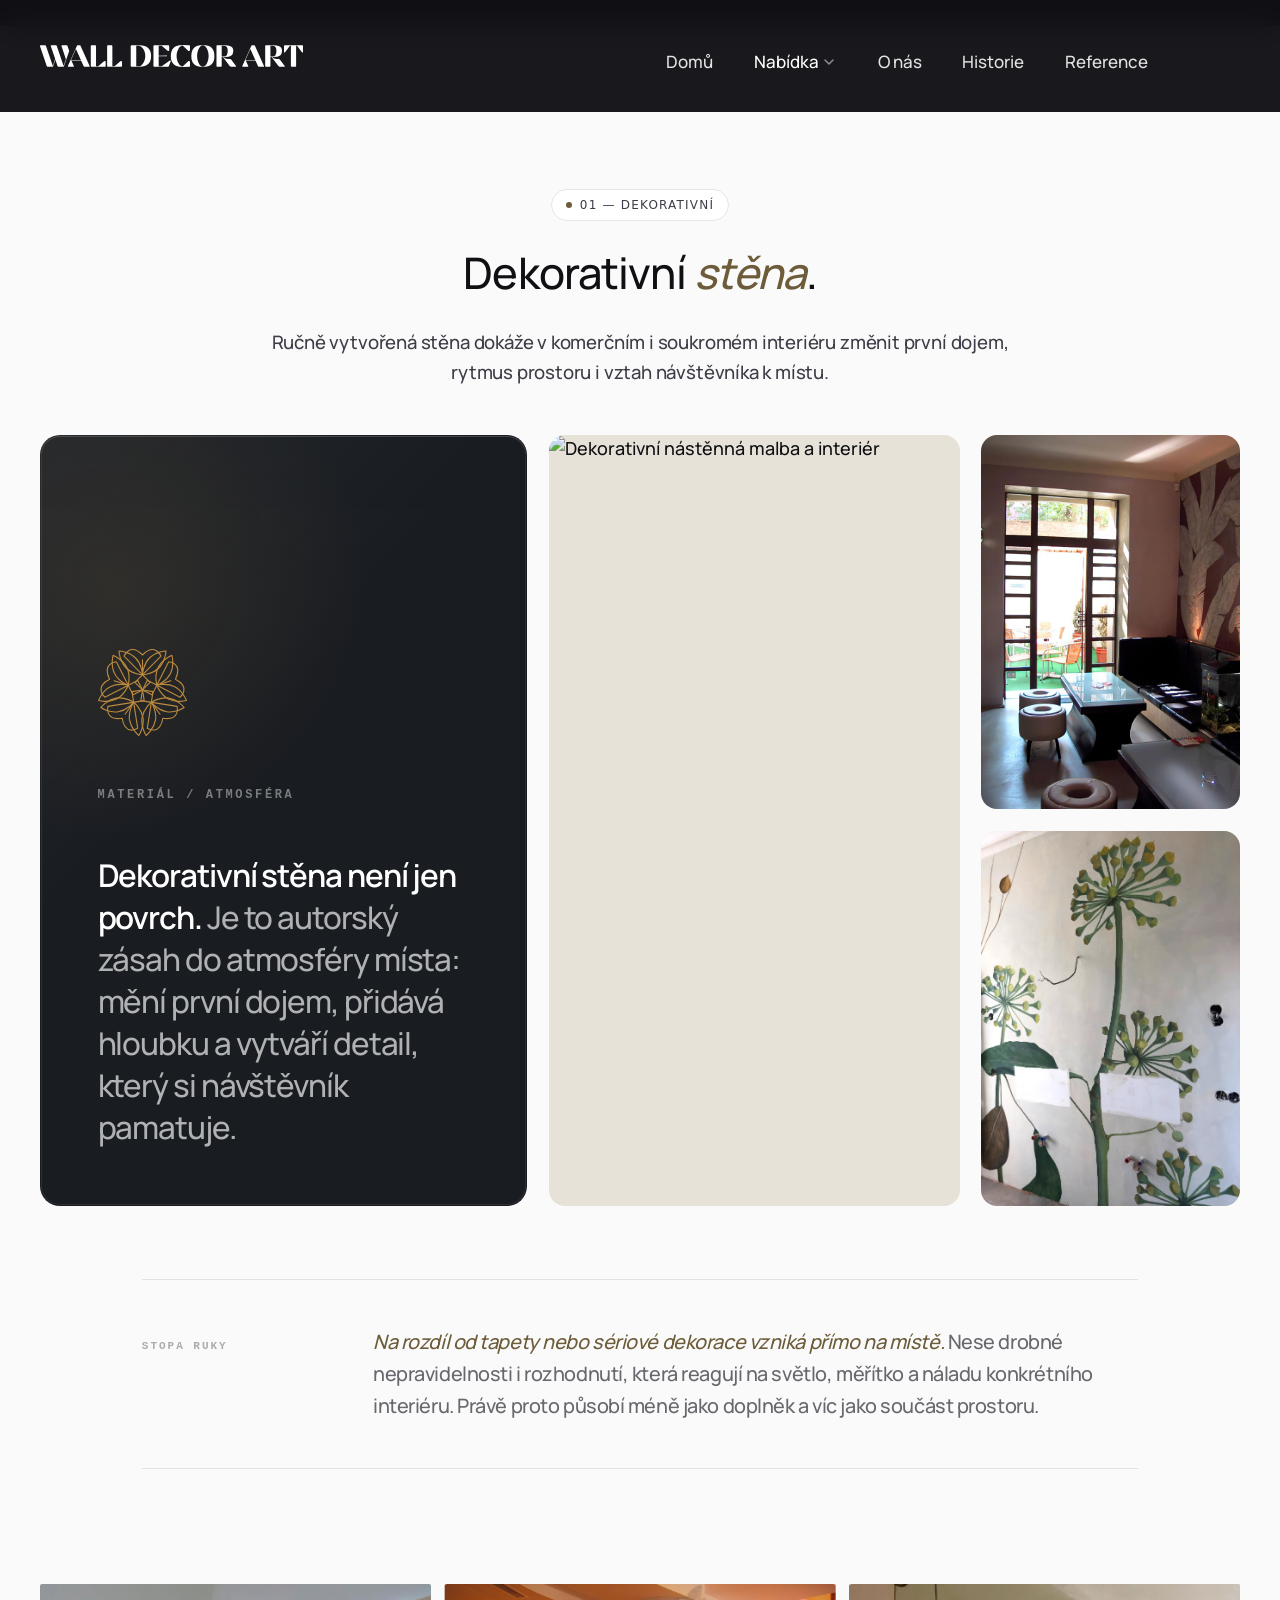
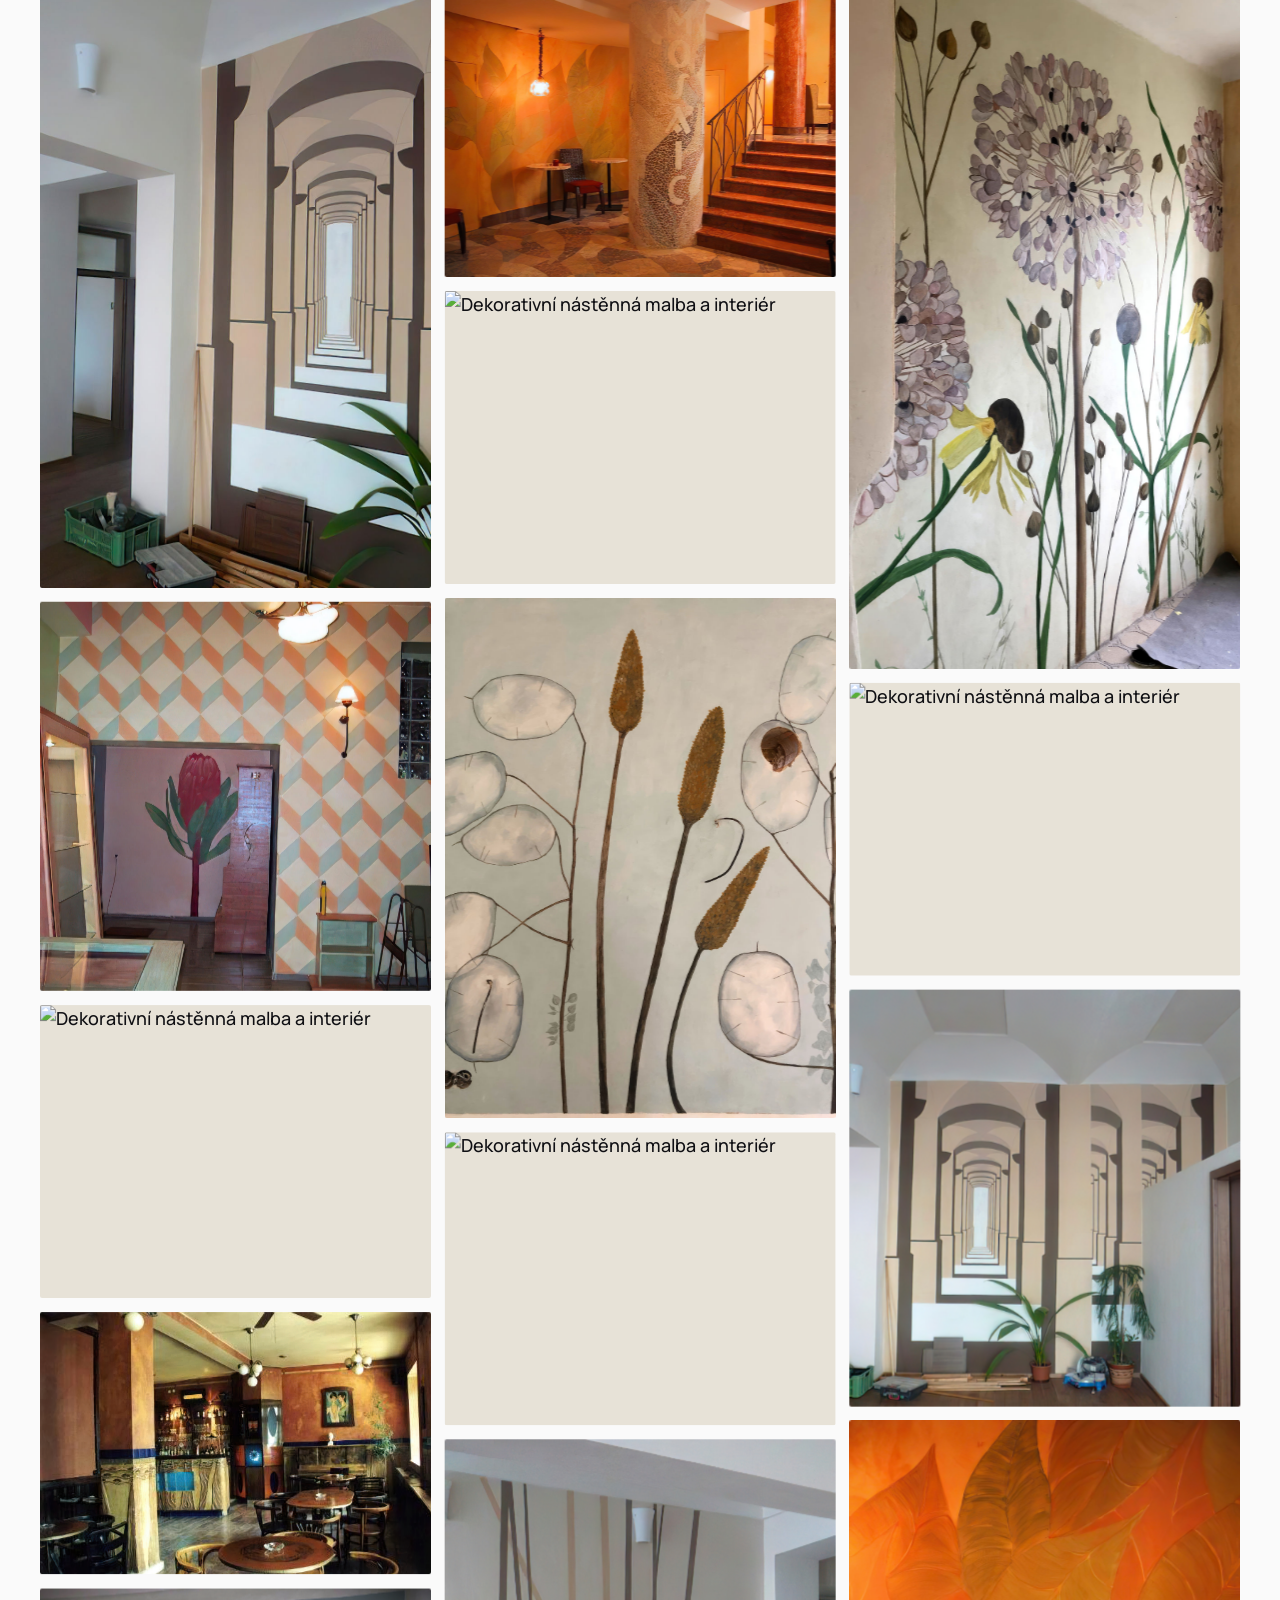
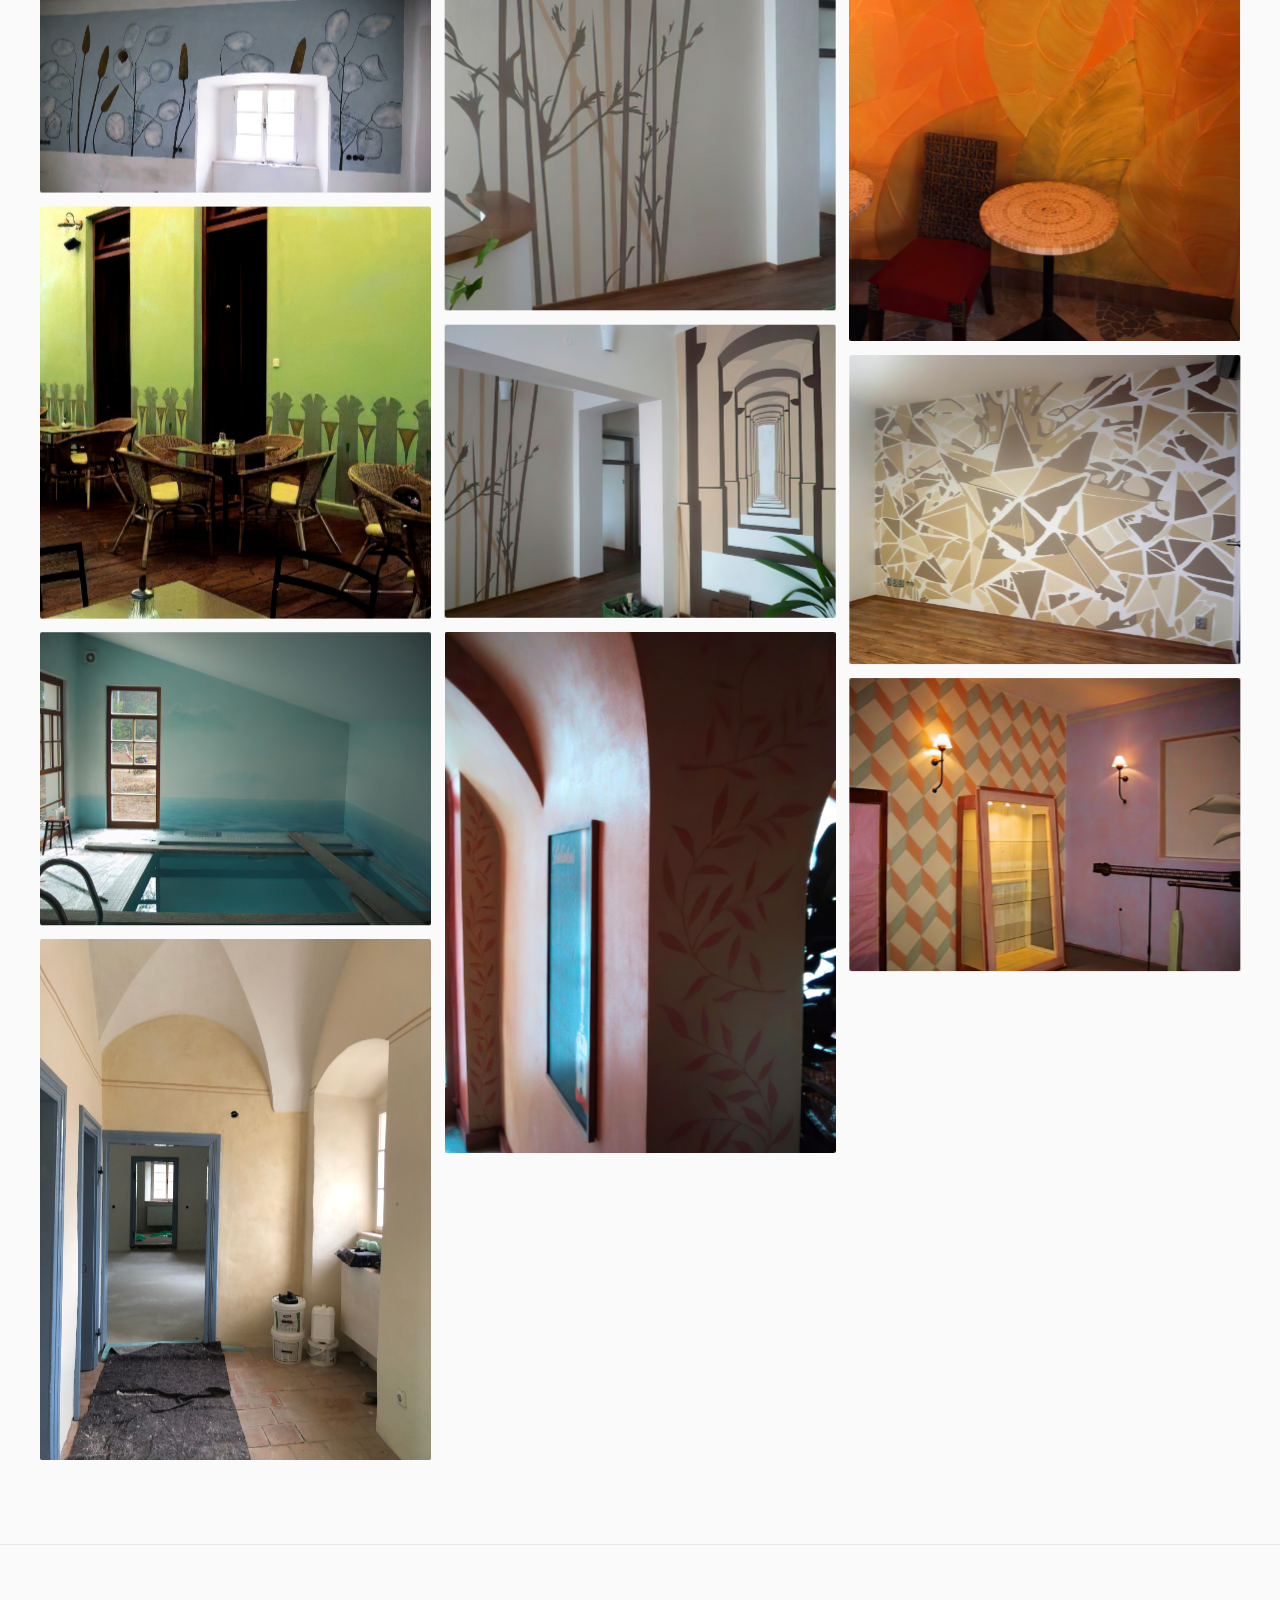
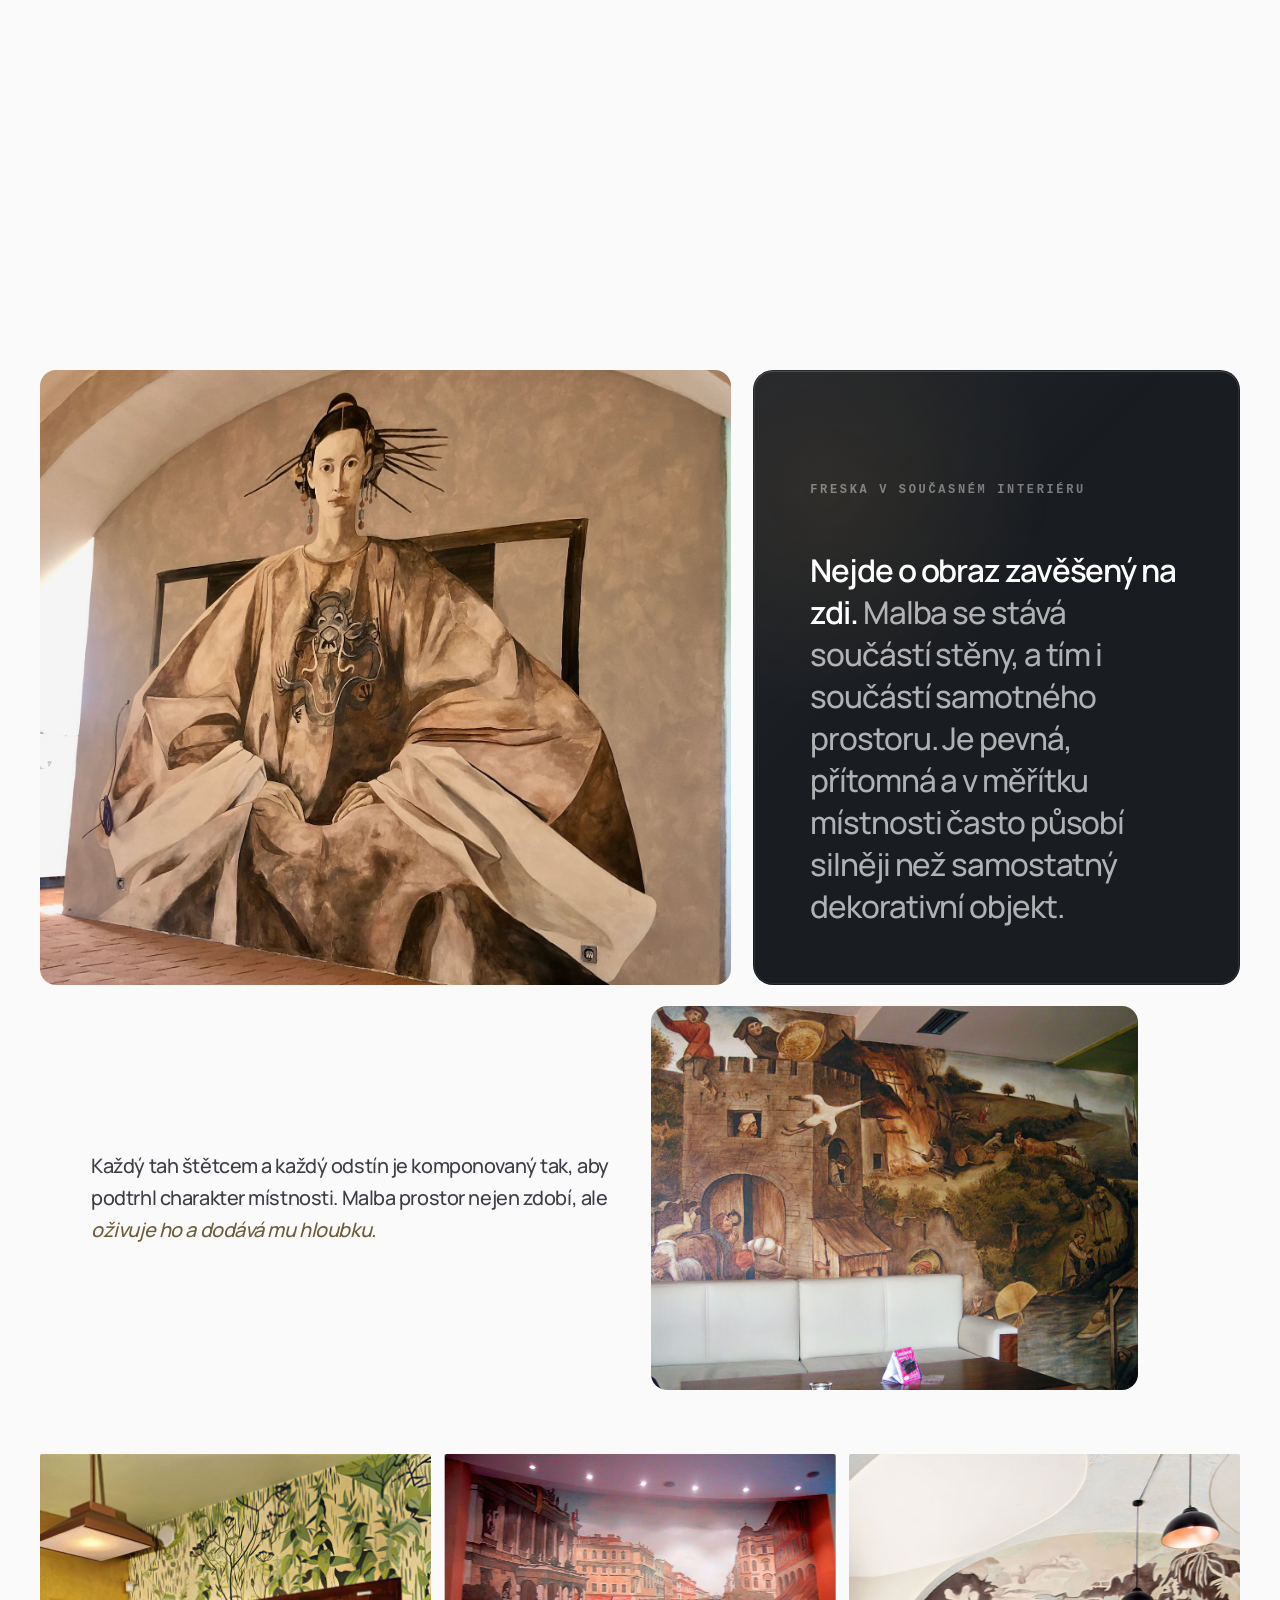
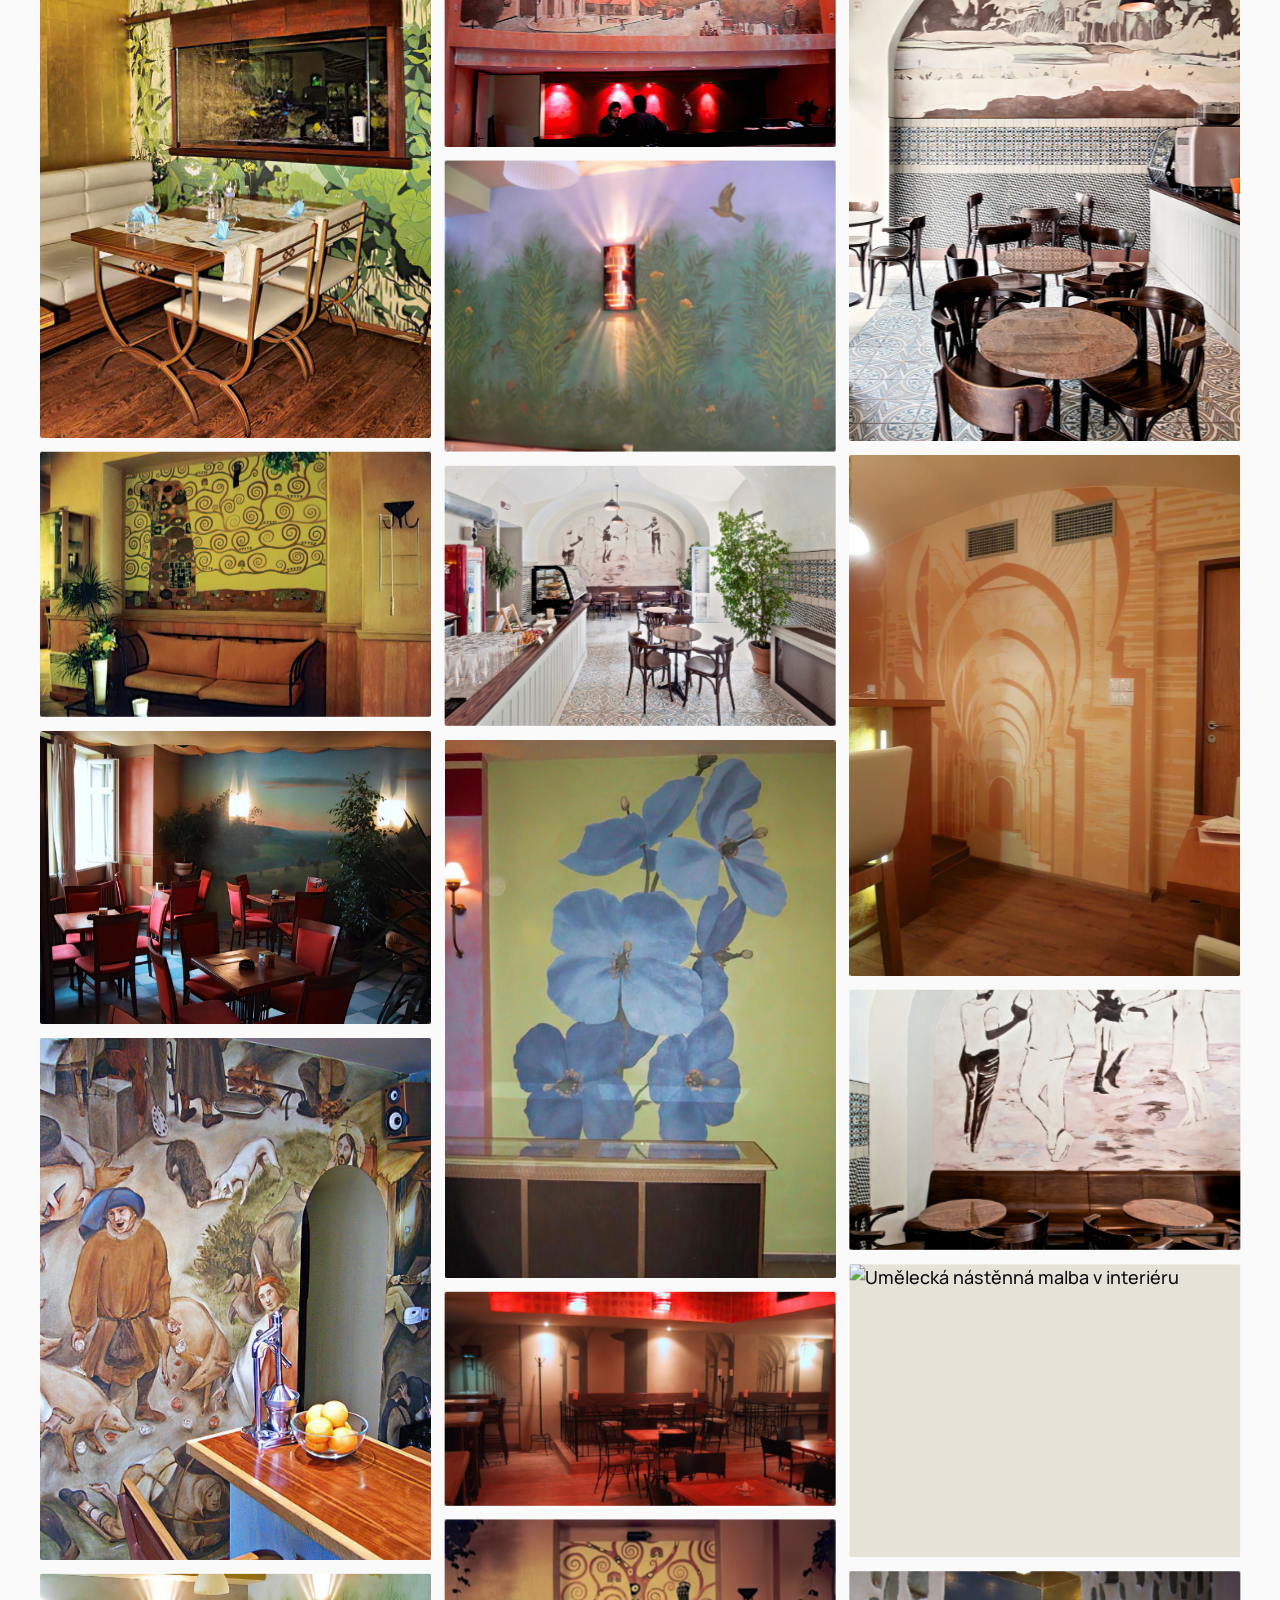
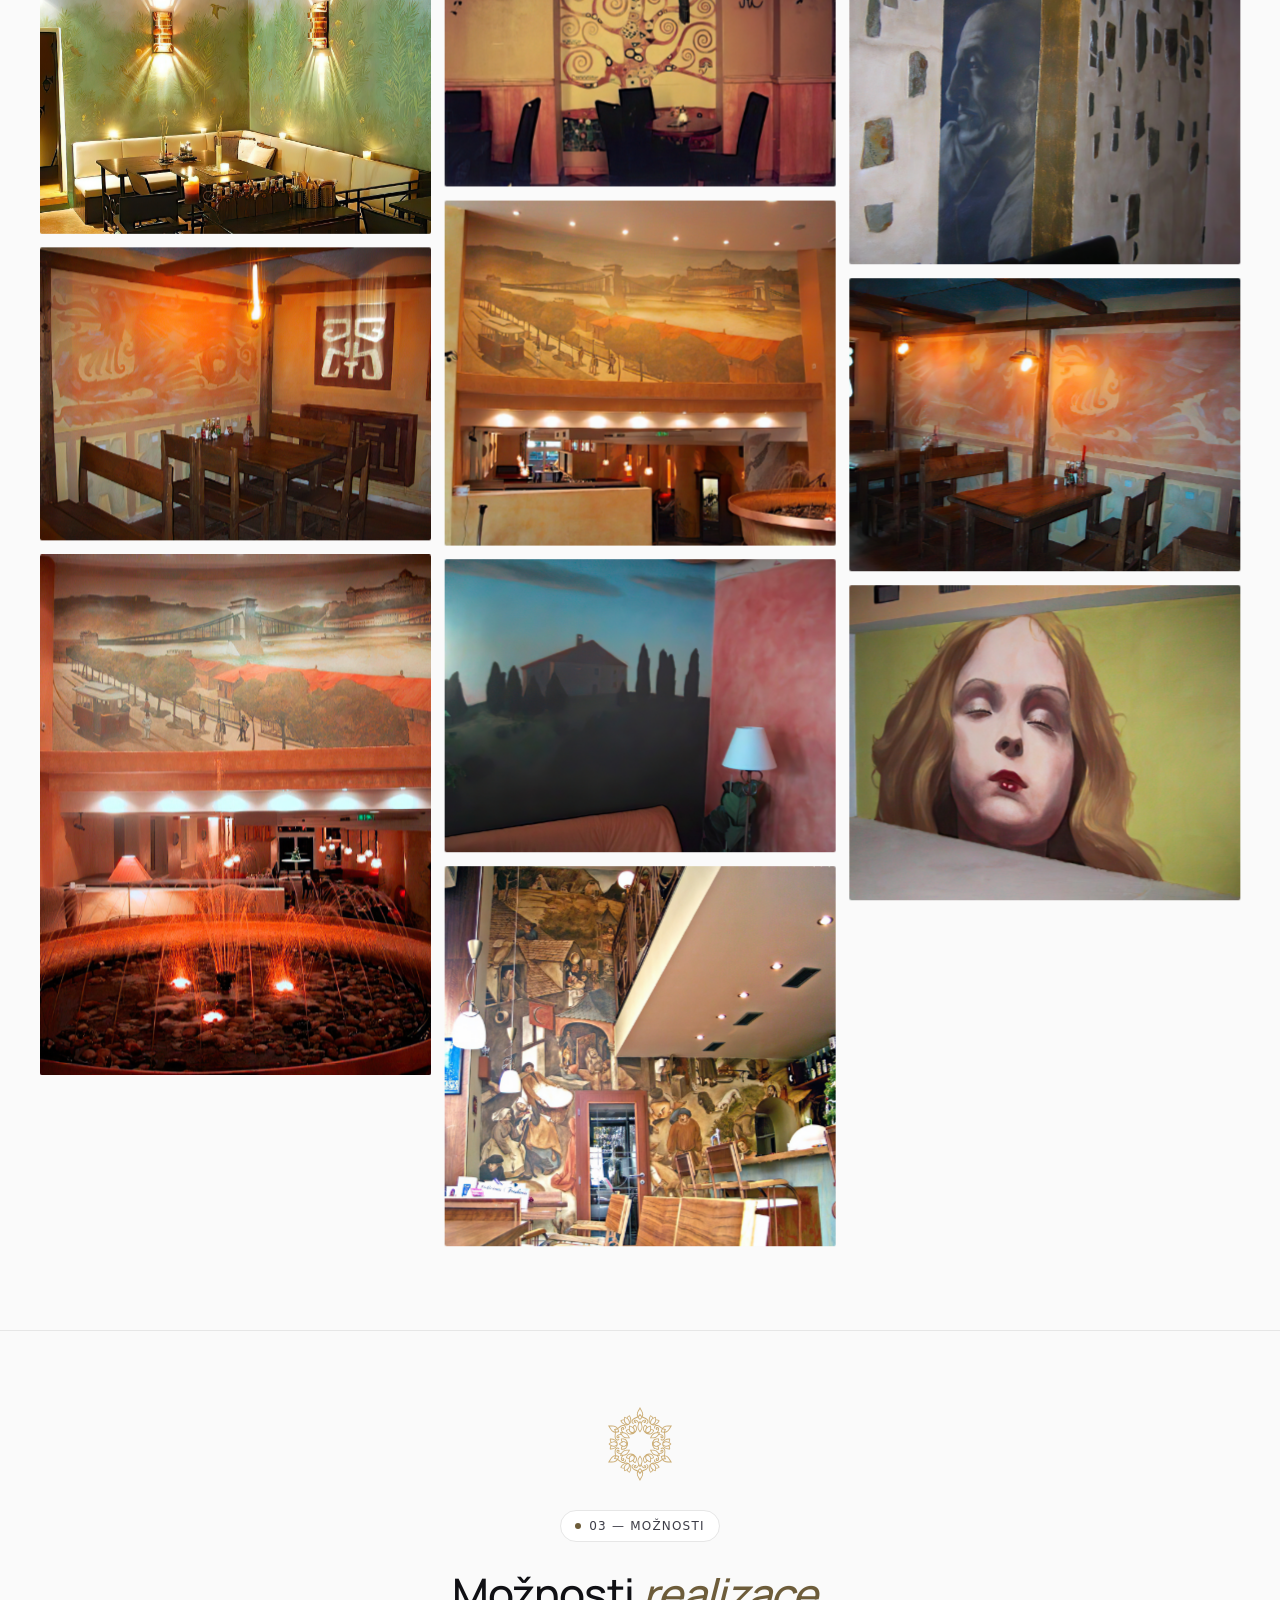
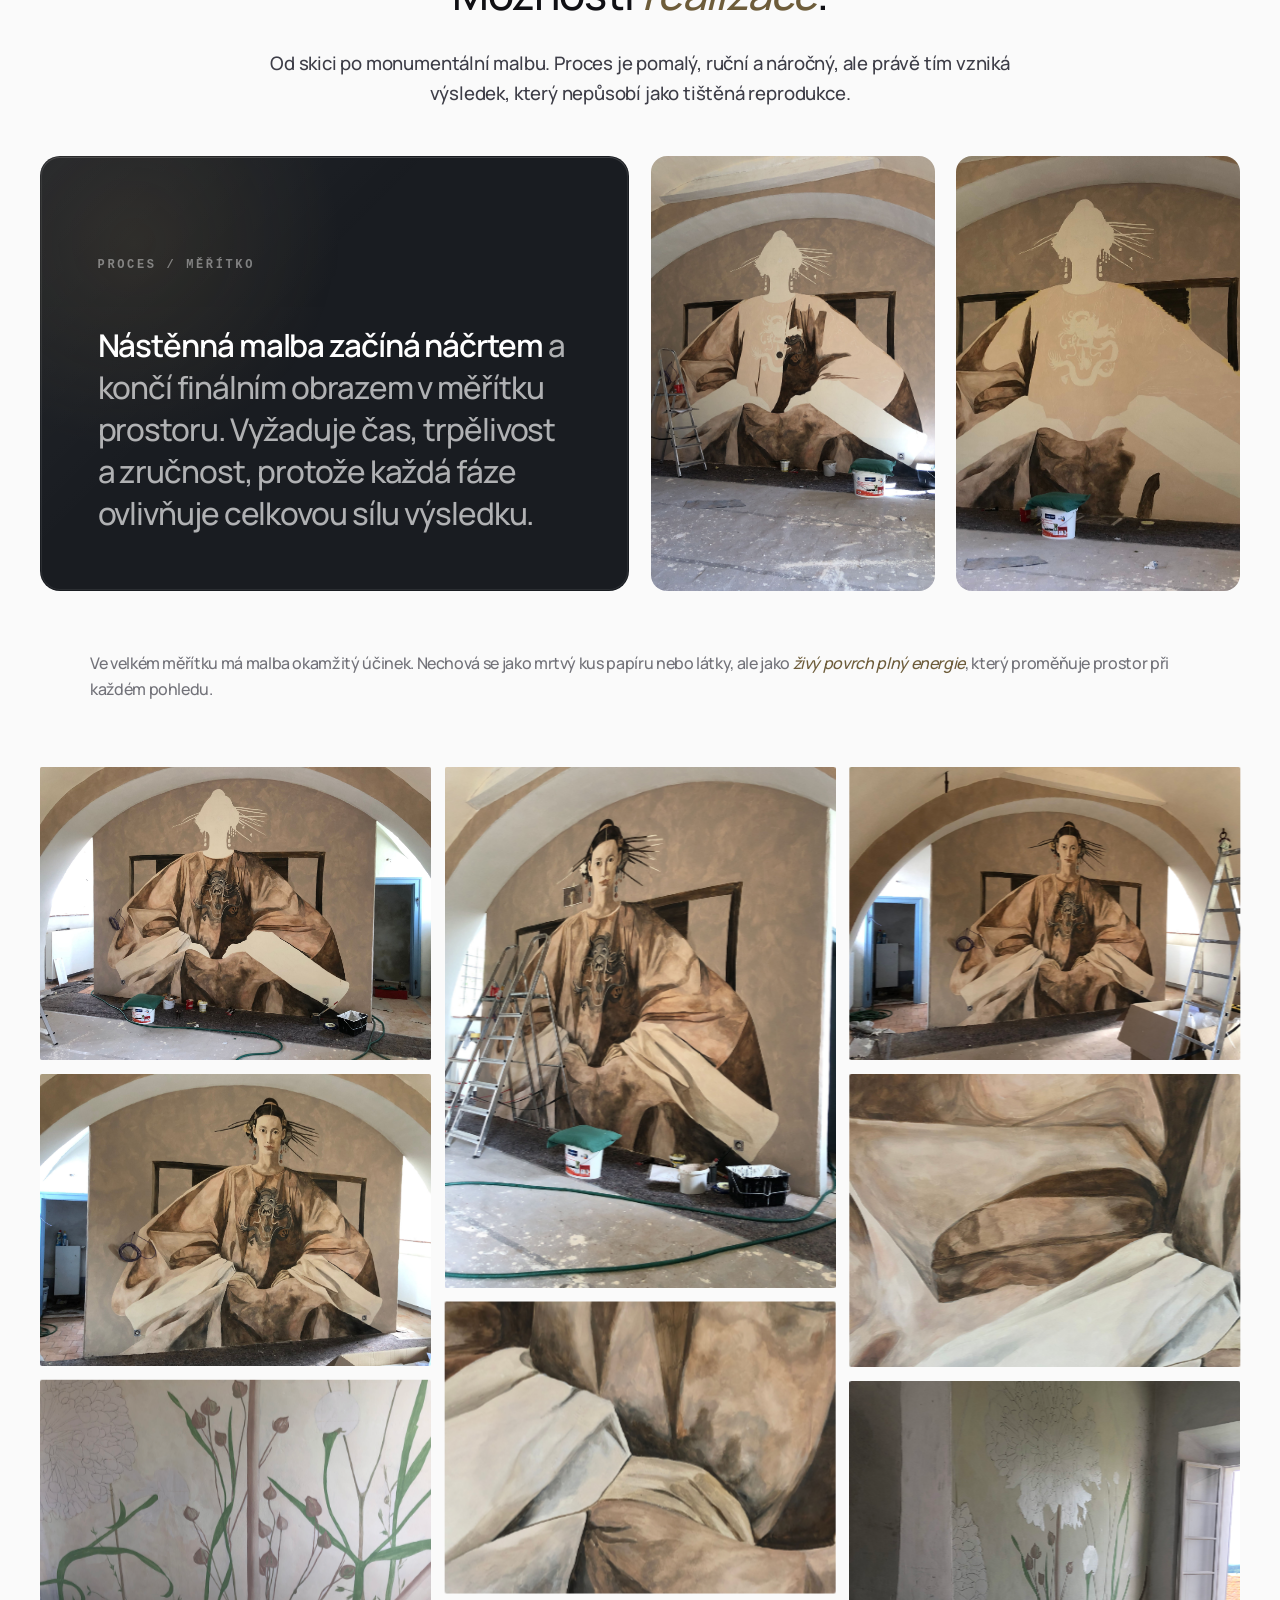
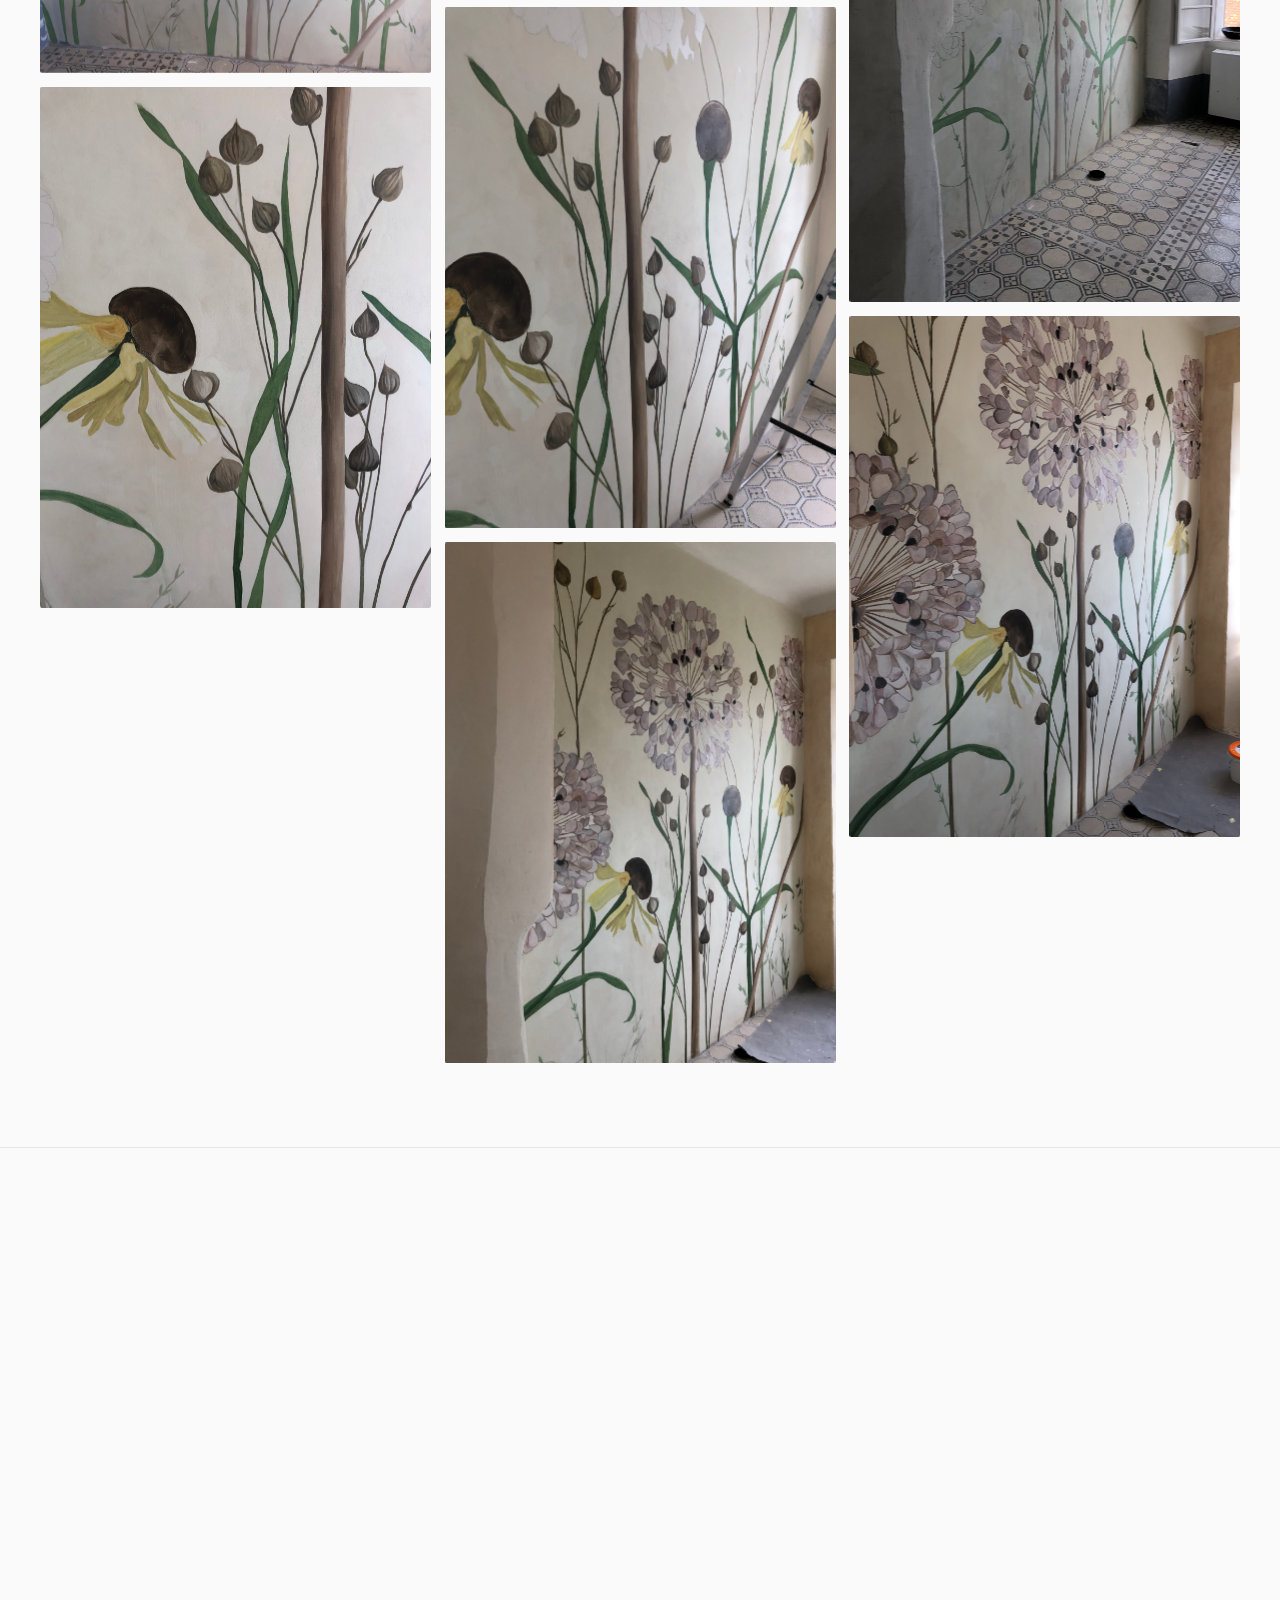
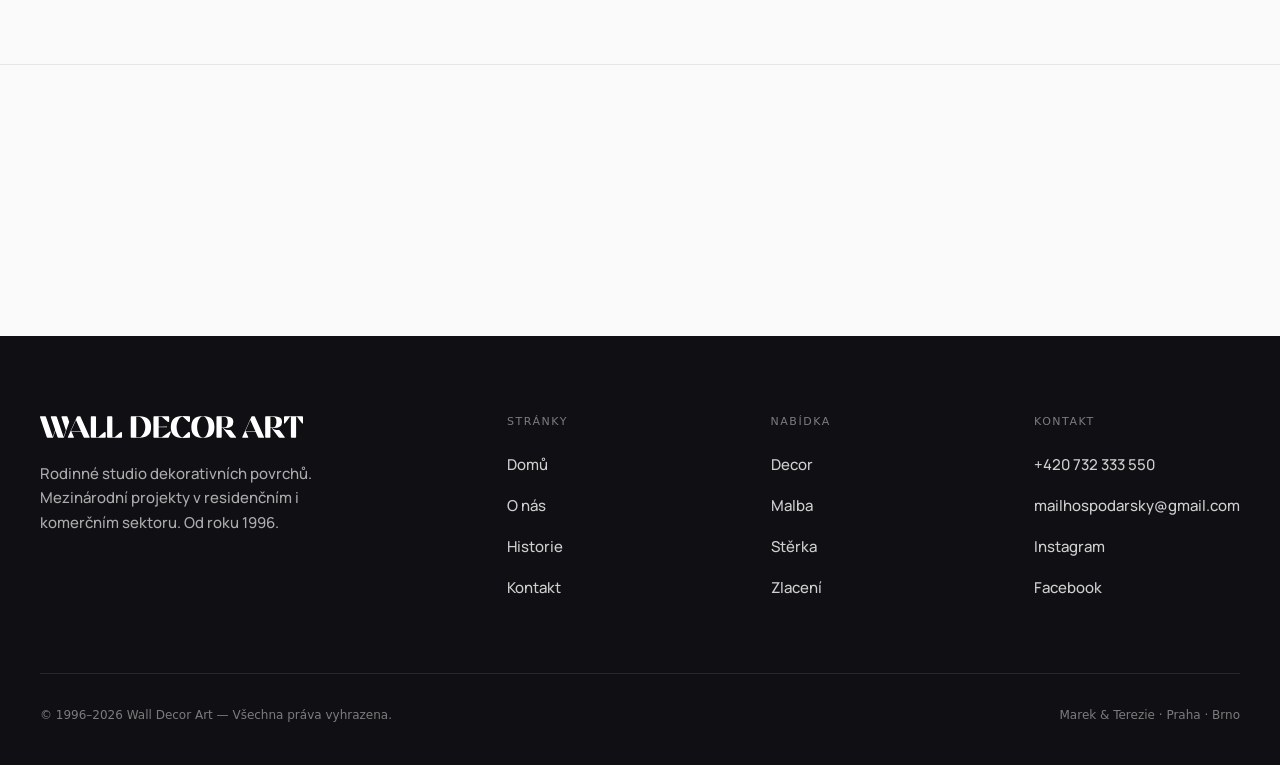
==== decor.html @ e5c204da "Initial commit" ====
<!DOCTYPE html>
<html lang="cs">
<head>
  <meta charset="UTF-8" />
  <meta name="viewport" content="width=device-width, initial-scale=1.0" />
  <title>Decor — Wall Decor Art</title>
  <link rel="stylesheet" href="styles/base.css" />
  <link rel="stylesheet" href="styles/sub.css" />
  <style>
    /* Nav visible from 768px */
    @media (min-width: 768px) {
      .nav-links { display: flex !important; }
      .menu-toggle { display: none !important; }
    }
  </style>
</head>
<body>

<header class="site-header">
  <div class="container nav">
    <a href="index.html"><img class="logo" src="assets/wall-decor-art-logo-white.svg" alt="Wall Decor Art" /></a>
    <nav class="nav-links">
      <a href="index.html">Domů</a>
      <span class="has-dropdown">
        <a href="#" tabindex="0" class="active">Nabídka</a>
        <div class="dropdown">
          <a href="decor.html">Decor <span class="num">01</span></a>
          <a href="malba.html">Malba <span class="num">02</span></a>
          <a href="sterka.html">Stěrka <span class="num">03</span></a>
          <a href="zlaceni.html">Zlacení <span class="num">04</span></a>
        </div>
      </span>
      <a href="o-nas.html">O nás</a>
      <a href="historie.html">Historie</a>
      <a href="index.html#reference">Reference</a>
    </nav>
    <div class="nav-cta">
      <button class="menu-toggle" aria-label="Menu"><span></span><span></span><span></span></button>
    </div>
  </div>
</header>
<div class="mobile-menu">
    <a href="index.html">Domů</a>
    <div class="sub">
      <a href="decor.html">Nabídka — Decor</a>
      <a href="malba.html">Nabídka — Malba</a>
      <a href="sterka.html">Nabídka — Stěrka</a>
      <a href="zlaceni.html">Nabídka — Zlacení</a>
    </div>
    <a href="o-nas.html">O nás</a>
    <a href="historie.html">Historie</a>
    <a href="index.html#reference">Reference</a>
    <a href="index.html#kontakt">Kontakt</a>
  </div>
<div class="overflow-guard">

<section class="decor-original-section container" id="dekorativni">
  <div class="decor-original-head reveal">
    <span class="pill"><span class="dot"></span>01 — Dekorativní</span>
    <h2>Dekorativní <em>stěna</em>.</h2>
    <p class="decor-original-lead">Ručně vytvořená stěna dokáže v komerčním i soukromém interiéru změnit první dojem, rytmus prostoru i vztah návštěvníka k místu.</p>
  </div>
  <div class="decor-editorial decor-identity reveal reveal-d1">
    <div class="decor-feature decor-feature-dark">
      <img class="decor-feature-symbol" src="uploads/decor-original/symbols/dekorativni.svg" alt="" aria-hidden="true" />
      <span class="decor-feature-label">Materiál / atmosféra</span>
      <p><strong>Dekorativní stěna není jen povrch.</strong> Je to autorský zásah do atmosféry místa: mění první dojem, přidává hloubku a vytváří detail, který si návštěvník pamatuje.</p>
    </div>
    <div class="decor-image-stack">
      <figure class="decor-feature-image decor-feature-image-large"><img src="uploads/decor-original/dekorativni/01-15b88714c11648569e0df4478172a905.png" alt="Dekorativní nástěnná malba a interiér" loading="lazy" /></figure>
      <figure class="decor-feature-image"><img src="uploads/decor-original/dekorativni/02-6c1e79a48e7f493e8db9003c22b58637.jpg" alt="Dekorativní nástěnná malba a interiér" loading="lazy" /></figure>
      <figure class="decor-feature-image"><img src="uploads/decor-original/dekorativni/08-a107b4679f554404af03f6a3e5eb2ed8.png" alt="Dekorativní nástěnná malba a interiér" loading="lazy" /></figure>
    </div>
    <div class="decor-statement">
      <span class="decor-statement-label">Stopa ruky</span>
      <p><em>Na rozdíl od tapety nebo sériové dekorace vzniká přímo na místě.</em> Nese drobné nepravidelnosti i rozhodnutí, která reagují na světlo, měřítko a náladu konkrétního interiéru. Právě proto působí méně jako doplněk a víc jako součást prostoru.</p>
    </div>
  </div>
  <div class="decor-masonry reveal reveal-d1">
        <figure class="decor-photo"><img src="uploads/decor-original/dekorativni/04-b7d5446791d64cb88705f27af43d0efd.jpg" alt="Dekorativní nástěnná malba a interiér" loading="lazy" /></figure>
        <figure class="decor-photo"><img src="uploads/decor-original/dekorativni/05-11dccc41ecc546ab8512426c2c490bb3.jpg" alt="Dekorativní nástěnná malba a interiér" loading="lazy" /></figure>
        <figure class="decor-photo"><img src="uploads/decor-original/dekorativni/06-4fdaf5157fe246c7adbcf58e8a35a9e1.jpg" alt="Dekorativní nástěnná malba a interiér" loading="lazy" /></figure>
        <figure class="decor-photo"><img src="uploads/decor-original/dekorativni/07-91a7411871224d47bd19ebd2595d1144.png" alt="Dekorativní nástěnná malba a interiér" loading="lazy" /></figure>
        <figure class="decor-photo"><img src="uploads/decor-original/dekorativni/09-83e776680c424dcea4818a44b2deeb10.jpg" alt="Dekorativní nástěnná malba a interiér" loading="lazy" /></figure>
        <figure class="decor-photo"><img src="uploads/decor-original/dekorativni/10-7a5462c0f719487d8d058445a5ed68d8.jpg" alt="Dekorativní nástěnná malba a interiér" loading="lazy" /></figure>
        <figure class="decor-photo"><img src="uploads/decor-original/dekorativni/11-560d434d8e1048b7bbebdb7110427679.png" alt="Dekorativní nástěnná malba a interiér" loading="lazy" /></figure>
        <figure class="decor-photo"><img src="uploads/decor-original/dekorativni/12-e2f3a0c4f0a1466d88e7dfb3c9e82c3b.jpg" alt="Dekorativní nástěnná malba a interiér" loading="lazy" /></figure>
        <figure class="decor-photo"><img src="uploads/decor-original/dekorativni/13-73b4ee2b69f4447d87ecadf79d1928c5.jpg" alt="Dekorativní nástěnná malba a interiér" loading="lazy" /></figure>
        <figure class="decor-photo"><img src="uploads/decor-original/dekorativni/14-1921f411bbed48aab59cecbbf74419b6.jpg" alt="Dekorativní nástěnná malba a interiér" loading="lazy" /></figure>
        <figure class="decor-photo"><img src="uploads/decor-original/dekorativni/15-75ea4b49956a4600af46829fa87544b9.jpg" alt="Dekorativní nástěnná malba a interiér" loading="lazy" /></figure>
        <figure class="decor-photo"><img src="uploads/decor-original/dekorativni/16-59a02d18e00a49769e0f54fce70dc320.jpg" alt="Dekorativní nástěnná malba a interiér" loading="lazy" /></figure>
        <figure class="decor-photo"><img src="uploads/decor-original/dekorativni/17-e2aa0cfc58c740beab6ebc28827804a8.jpg" alt="Dekorativní nástěnná malba a interiér" loading="lazy" /></figure>
        <figure class="decor-photo"><img src="uploads/decor-original/dekorativni/18-e074885ed60f4877bafec311e71e1e63.jpg" alt="Dekorativní nástěnná malba a interiér" loading="lazy" /></figure>
        <figure class="decor-photo"><img src="uploads/decor-original/dekorativni/19-dc81dd17e61841d5a5e6193262c88ce4.jpg" alt="Dekorativní nástěnná malba a interiér" loading="lazy" /></figure>
        <figure class="decor-photo"><img src="uploads/decor-original/dekorativni/20-c22cb2989ec24579a27cc30e62216520.jpg" alt="Dekorativní nástěnná malba a interiér" loading="lazy" /></figure>
        <figure class="decor-photo"><img src="uploads/decor-original/dekorativni/21-6e96f40763d3486dbeb21839bd8d7a3a.jpg" alt="Dekorativní nástěnná malba a interiér" loading="lazy" /></figure>
        <figure class="decor-photo"><img src="uploads/decor-original/dekorativni/22-a092a50b8e9b4fc29ca9178d911304b6.jpg" alt="Dekorativní nástěnná malba a interiér" loading="lazy" /></figure>
        <figure class="decor-photo"><img src="uploads/decor-original/dekorativni/23-dfdb9aaeea454bcd8ac5a4ec7fa4743d.jpg" alt="Dekorativní nástěnná malba a interiér" loading="lazy" /></figure>
        <figure class="decor-photo"><img src="uploads/decor-original/dekorativni/24-577114c643bb4533931056ef4b6ef7f5.jpg" alt="Dekorativní nástěnná malba a interiér" loading="lazy" /></figure>
        <figure class="decor-photo"><img src="uploads/decor-original/dekorativni/25-76d23f2e4d384e6daed2d8cb0fa9790b.jpeg" alt="Dekorativní nástěnná malba a interiér" loading="lazy" /></figure>
  </div>
</section>

<section class="decor-original-section container" id="umelecke">
  <div class="decor-original-head reveal">
    <img class="decor-original-symbol" src="uploads/decor-original/symbols/umelecke.svg" alt="" aria-hidden="true" />
    <span class="pill"><span class="dot"></span>02 — Umělecké</span>
    <h2>Umělecká <em>nástěnná malba</em>.</h2>
    <p class="decor-original-lead">Umělecká malba se neodděluje od architektury. Splývá s ní, drží prostor pohromadě a dává mu vlastní obrazovou paměť.</p>
  </div>
  <div class="decor-editorial decor-identity decor-identity-art reveal reveal-d1">
    <figure class="decor-feature-image decor-feature-image-wide"><img src="uploads/decor-original/umelecke/01-4e34f15c91f64d3c95b06736756a6cb4.jpeg" alt="Umělecká nástěnná malba v interiéru" loading="lazy" /></figure>
    <div class="decor-feature decor-feature-dark decor-feature-tall">
      <span class="decor-feature-label">Freska v současném interiéru</span>
      <p><strong>Nejde o obraz zavěšený na zdi.</strong> Malba se stává součástí stěny, a tím i součástí samotného prostoru. Je pevná, přítomná a v měřítku místnosti často působí silněji než samostatný dekorativní objekt.</p>
    </div>
    <p class="decor-textline decor-textline-spread">Každý tah štětcem a každý odstín je komponovaný tak, aby podtrhl charakter místnosti. Malba prostor nejen zdobí, ale <em>oživuje ho a dodává mu hloubku.</em></p>
    <figure class="decor-feature-image decor-feature-image-detail"><img src="uploads/decor-original/umelecke/03-e9fb9d11666c4342af5cc93b87fc0079.jpg" alt="Umělecká nástěnná malba v interiéru" loading="lazy" /></figure>
  </div>
  <div class="decor-masonry decor-masonry-art reveal reveal-d1">
        <figure class="decor-photo"><img src="uploads/decor-original/umelecke/02-09ade3e185d14db2a72b4f033a79827c.jpg" alt="Umělecká nástěnná malba v interiéru" loading="lazy" /></figure>
        <figure class="decor-photo"><img src="uploads/decor-original/umelecke/04-356e66932cd347acaec8891221576db6.jpg" alt="Umělecká nástěnná malba v interiéru" loading="lazy" /></figure>
        <figure class="decor-photo"><img src="uploads/decor-original/umelecke/05-9feadc51b4444444a188c7a0dd39875f.jpg" alt="Umělecká nástěnná malba v interiéru" loading="lazy" /></figure>
        <figure class="decor-photo"><img src="uploads/decor-original/umelecke/06-82540e1cf0524403a89bda6bae3bdea2.jpg" alt="Umělecká nástěnná malba v interiéru" loading="lazy" /></figure>
        <figure class="decor-photo"><img src="uploads/decor-original/umelecke/07-837dddd850a442f98c1f024dc9a5e5cc.jpg" alt="Umělecká nástěnná malba v interiéru" loading="lazy" /></figure>
        <figure class="decor-photo"><img src="uploads/decor-original/umelecke/08-654ab97fb213464a894d20bb2db165b9.jpg" alt="Umělecká nástěnná malba v interiéru" loading="lazy" /></figure>
        <figure class="decor-photo"><img src="uploads/decor-original/umelecke/09-f50bca7aaccc4454bcabe6889a9394d9.jpg" alt="Umělecká nástěnná malba v interiéru" loading="lazy" /></figure>
        <figure class="decor-photo"><img src="uploads/decor-original/umelecke/10-87400ea16d664af0b136de854c6889a9.jpg" alt="Umělecká nástěnná malba v interiéru" loading="lazy" /></figure>
        <figure class="decor-photo"><img src="uploads/decor-original/umelecke/11-3e19420f785649868f0a400b0abf9f8e.jpg" alt="Umělecká nástěnná malba v interiéru" loading="lazy" /></figure>
        <figure class="decor-photo"><img src="uploads/decor-original/umelecke/12-a41ce832bb844ab688bd10b921bc3194.jpg" alt="Umělecká nástěnná malba v interiéru" loading="lazy" /></figure>
        <figure class="decor-photo"><img src="uploads/decor-original/umelecke/13-547cb0137d4146a0896101f994fc8121.jpg" alt="Umělecká nástěnná malba v interiéru" loading="lazy" /></figure>
        <figure class="decor-photo"><img src="uploads/decor-original/umelecke/14-0ba1cb1a9ed945079225bafe33db49b2.jpg" alt="Umělecká nástěnná malba v interiéru" loading="lazy" /></figure>
        <figure class="decor-photo"><img src="uploads/decor-original/umelecke/15-0d99c1d98ff440ff8749a25e200411fc.jpg" alt="Umělecká nástěnná malba v interiéru" loading="lazy" /></figure>
        <figure class="decor-photo"><img src="uploads/decor-original/umelecke/16-076bc7c089a6417587d1d4bc1de797f1.jpg" alt="Umělecká nástěnná malba v interiéru" loading="lazy" /></figure>
        <figure class="decor-photo"><img src="uploads/decor-original/umelecke/17-48ad4b2b88934e12b3d08900a0d69eee.jpg" alt="Umělecká nástěnná malba v interiéru" loading="lazy" /></figure>
        <figure class="decor-photo"><img src="uploads/decor-original/umelecke/18-44982bd986ec493c80740930433745ed.jpg" alt="Umělecká nástěnná malba v interiéru" loading="lazy" /></figure>
        <figure class="decor-photo"><img src="uploads/decor-original/umelecke/19-bd5ae99bcba14b2e8c76713502f1d93c.jpg" alt="Umělecká nástěnná malba v interiéru" loading="lazy" /></figure>
        <figure class="decor-photo"><img src="uploads/decor-original/umelecke/20-7171761b65d846a684f74c9a308c9c71.jpg" alt="Umělecká nástěnná malba v interiéru" loading="lazy" /></figure>
        <figure class="decor-photo"><img src="uploads/decor-original/umelecke/21-542f610d55dc4faa9a445cc7f0254a98.jpg" alt="Umělecká nástěnná malba v interiéru" loading="lazy" /></figure>
        <figure class="decor-photo"><img src="uploads/decor-original/umelecke/22-b9b2f88c81ce49d0a9d0c3bb302816ab.jpg" alt="Umělecká nástěnná malba v interiéru" loading="lazy" /></figure>
        <figure class="decor-photo"><img src="uploads/decor-original/umelecke/23-6ca37994167148cc91dd8289eb14b2df.jpg" alt="Umělecká nástěnná malba v interiéru" loading="lazy" /></figure>
        <figure class="decor-photo"><img src="uploads/decor-original/umelecke/24-f4ba739387c946488853c91ecfe61426.jpg" alt="Umělecká nástěnná malba v interiéru" loading="lazy" /></figure>
        <figure class="decor-photo"><img src="uploads/decor-original/umelecke/25-06ac8c95e5444073865cc83905cb780b.jpg" alt="Umělecká nástěnná malba v interiéru" loading="lazy" /></figure>
  </div>
</section>

<section class="decor-original-section container" id="moznosti">
  <div class="decor-original-head reveal">
    <img class="decor-original-symbol" src="uploads/decor-original/symbols/moznosti.svg" alt="" aria-hidden="true" />
    <span class="pill"><span class="dot"></span>03 — Možnosti</span>
    <h2>Možnosti <em>realizace</em>.</h2>
    <p class="decor-original-lead">Od skici po monumentální malbu. Proces je pomalý, ruční a náročný, ale právě tím vzniká výsledek, který nepůsobí jako tištěná reprodukce.</p>
  </div>
  <div class="decor-editorial decor-identity decor-identity-process reveal reveal-d1">
    <div class="decor-feature decor-feature-dark">
      <span class="decor-feature-label">Proces / měřítko</span>
      <p><strong>Nástěnná malba začíná náčrtem</strong> a končí finálním obrazem v měřítku prostoru. Vyžaduje čas, trpělivost a zručnost, protože každá fáze ovlivňuje celkovou sílu výsledku.</p>
    </div>
    <figure class="decor-feature-image"><img src="uploads/decor-original/moznosti/01-0185094c41094c34b3d19a384c8402ae.jpg" alt="Proces vzniku nástěnné malby" loading="lazy" /></figure>
    <figure class="decor-feature-image"><img src="uploads/decor-original/moznosti/02-271d362992ce45ffa68ea327e02bb6cb.jpeg" alt="Proces vzniku nástěnné malby" loading="lazy" /></figure>
    <p class="decor-textline decor-textline-muted">Ve velkém měřítku má malba okamžitý účinek. Nechová se jako mrtvý kus papíru nebo látky, ale jako <em>živý povrch plný energie</em>, který proměňuje prostor při každém pohledu.</p>
  </div>
  <div class="decor-masonry decor-masonry-process reveal reveal-d1">
        <figure class="decor-photo"><img src="uploads/decor-original/moznosti/03-f06efd85066840ccbf7ecef3d8acc2f9.jpeg" alt="Proces vzniku nástěnné malby" loading="lazy" /></figure>
        <figure class="decor-photo"><img src="uploads/decor-original/moznosti/04-25b8dbb5bedc4298bcf93f52991017c2.jpg" alt="Proces vzniku nástěnné malby" loading="lazy" /></figure>
        <figure class="decor-photo"><img src="uploads/decor-original/moznosti/05-ac08bff8345a42a48eca575bc911ac41.jpeg" alt="Proces vzniku nástěnné malby" loading="lazy" /></figure>
        <figure class="decor-photo"><img src="uploads/decor-original/moznosti/06-4d0d33fab48143959fa9159b50914558.jpeg" alt="Proces vzniku nástěnné malby" loading="lazy" /></figure>
        <figure class="decor-photo"><img src="uploads/decor-original/moznosti/07-de480278978b427dbe367c3da8055d6a.jpeg" alt="Proces vzniku nástěnné malby" loading="lazy" /></figure>
        <figure class="decor-photo"><img src="uploads/decor-original/moznosti/08-567eaa91c285425392d9d26ce39f7cf3.jpeg" alt="Proces vzniku nástěnné malby" loading="lazy" /></figure>
        <figure class="decor-photo"><img src="uploads/decor-original/moznosti/09-e7c8c4816beb45009692a3e8fce4f3a6.jpeg" alt="Proces vzniku nástěnné malby" loading="lazy" /></figure>
        <figure class="decor-photo"><img src="uploads/decor-original/moznosti/10-954fb2a1345f474e8f99b08b0d79cefd.jpeg" alt="Proces vzniku nástěnné malby" loading="lazy" /></figure>
        <figure class="decor-photo"><img src="uploads/decor-original/moznosti/11-6675416064fb4eed95b1caec1ddb9dc9.jpeg" alt="Proces vzniku nástěnné malby" loading="lazy" /></figure>
        <figure class="decor-photo"><img src="uploads/decor-original/moznosti/12-84f945bb9f934fb882fd7692fa45bd88.jpeg" alt="Proces vzniku nástěnné malby" loading="lazy" /></figure>
        <figure class="decor-photo"><img src="uploads/decor-original/moznosti/13-c2ebb1a72da34f6ab3b1bbf2d3644043.jpg" alt="Proces vzniku nástěnné malby" loading="lazy" /></figure>
        <figure class="decor-photo"><img src="uploads/decor-original/moznosti/14-54df837861f747909067546c574f3789.jpeg" alt="Proces vzniku nástěnné malby" loading="lazy" /></figure>
  </div>
</section>

<!-- POSTUPY -->
<section class="container gallery-section decor-process-section">
  <div class="gallery-head reveal">
    <div>
      <span class="pill"><span class="dot"></span>Jak pracujeme</span>
      <h2 style="margin-top:14px">Postup <em>realizace</em>.</h2>
    </div>
    <p>Od prvního setkání po předání hotového díla — transparentní proces s jasnou komunikací v každé fázi.</p>
  </div>
  <div class="process-grid reveal reveal-d1">
    <div class="process-step"><div class="n">Krok 01</div><h4>Konzultace</h4><p>Bezplatná schůzka na místě realizace. Diskuze o stylu, materiálech a barevnosti. Prohlídka vzorníků a referenčních fotografií.</p></div>
    <div class="process-step"><div class="n">Krok 02</div><h4>Návrh a skica</h4><p>Vytvoříme grafický návrh nebo skicu motivu v měřítku. U větších projektů i barevnou studii s vizualizací v prostoru.</p></div>
    <div class="process-step"><div class="n">Krok 03</div><h4>Příprava podkladu</h4><p>Správná příprava omítky, penetrace a případné tmelení. Základ je klíčový pro výslednou kvalitu a trvanlivost povrchu.</p></div>
    <div class="process-step"><div class="n">Krok 04</div><h4>Realizace a předání</h4><p>Ruční provedení v dohodnutém termínu. Finální ochranné nátěry, úklid pracoviště a předávací protokol se zárukou.</p></div>
  </div>
</section>

<!-- CTA -->
<section class="container">
  <div class="cta-banner reveal">
    <h3>Máte projekt? <em>Pojďme si promluvit.</em></h3>
    <a href="index.html#kontakt" class="btn">Domluvit konzultaci <span class="arrow"></span></a>
  </div>
</section>

<!-- FOOTER -->
<footer class="site-footer">
  <div class="container">
    <div class="footer-grid">
      <div class="footer-col"><img class="logo" src="assets/wall-decor-art-logo-white.svg" alt="Wall Decor Art" /><p class="footer-blurb">Rodinné studio dekorativních povrchů. Mezinárodní projekty v residenčním i komerčním sektoru. Od roku 1996.</p></div>
      <div class="footer-col"><h4>Stránky</h4><ul><li><a href="index.html">Domů</a></li><li><a href="o-nas.html">O nás</a></li><li><a href="historie.html">Historie</a></li><li><a href="index.html#kontakt">Kontakt</a></li></ul></div>
      <div class="footer-col"><h4>Nabídka</h4><ul><li><a href="decor.html">Decor</a></li><li><a href="malba.html">Malba</a></li><li><a href="sterka.html">Stěrka</a></li><li><a href="zlaceni.html">Zlacení</a></li></ul></div>
      <div class="footer-col"><h4>Kontakt</h4><ul><li><a href="tel:+420732333550">+420 732 333 550</a></li><li><a href="mailto:mailhospodarsky@gmail.com">mailhospodarsky@gmail.com</a></li><li><a href="#">Instagram</a></li><li><a href="#">Facebook</a></li></ul></div>
    </div>
    <div class="footer-bottom"><div>© 1996–2026 Wall Decor Art — Všechna práva vyhrazena.</div><div>Marek &amp; Terezie · Praha · Brno</div></div>
  </div>
</footer>

<script src="scripts/site.js"></script>
</div>
</body>
</html>
---- styles/base.css ----
/* ===== Wall Decor Art — Base Design System ===== */
@import url('https://fonts.googleapis.com/css2?family=Manrope:wght@400;500;600;700&display=swap');

:root {
  --c-bg:       #FAFAFA;
  --c-surface:  #FFFFFF;
  --c-charcoal: #101014;
  --c-black:    #000000;
  --c-text:     #101014;
  --c-text-2:   #3D3D47;
  --c-muted:    #D0D1DB;
  --c-border:   #E6E6E6;
  --c-accent:   #0000EE;
  --c-accent-2: #0099FF;
  --c-warm:     #6D5C3A;

  --shadow-1: 0 1px 3px rgba(0,0,0,0.08);
  --shadow-2: 0 2px 6px rgba(0,0,0,0.12);
  --shadow-3: 0 4px 12px rgba(0,0,0,0.15);
  --shadow-4: 0 8px 24px rgba(0,0,0,0.20);

  --r-btn:  6px;
  --r-card: 10px;
  --max:    1400px;
  --pad:    40px;
  --pad-v:  100px;

  --font:    'Manrope', -apple-system, BlinkMacSystemFont, 'Segoe UI', sans-serif;
  --font-ui: system-ui, -apple-system, sans-serif;
}

*, *::before, *::after { box-sizing: border-box; margin: 0; padding: 0; }
html { scroll-behavior: smooth; }
body {
  font-family: var(--font);
  font-size: 18px;
  font-weight: 500;
  line-height: 1.55;
  color: var(--c-text);
  background: var(--c-bg);
  -webkit-font-smoothing: antialiased;
}
.overflow-guard { overflow-x: hidden; }
img { max-width: 100%; display: block; }
a  { color: inherit; text-decoration: none; }
button { font-family: inherit; cursor: pointer; border: none; background: none; }
::selection { background: var(--c-accent); color: #fff; }

/* ── Layout ── */
.container {
  max-width: var(--max);
  margin: 0 auto;
  padding-left: var(--pad);
  padding-right: var(--pad);
}
.section { padding-top: var(--pad-v); padding-bottom: var(--pad-v); }

@media (max-width: 1023px) { :root { --pad: 32px; --pad-v: 60px; } }
@media (max-width: 767px)  { :root { --pad: 20px; --pad-v: 48px; } body { font-size: 16px; } }

/* ── Typography ── */
h1,h2,h3,h4,h5 { font-family: var(--font); font-weight: 500; letter-spacing: -0.02em; line-height: 1.1; }
.display { font-size: clamp(40px, 5.5vw, 64px); }
.h-xl    { font-size: clamp(34px, 4.2vw, 54px); }
.h-l     { font-size: clamp(26px, 2.8vw, 36px); }
.h-m     { font-size: 22px; font-weight: 600; letter-spacing: -0.01em; }
.h-s     { font-size: 16px; font-weight: 500; }
.body    { font-size: 17px; line-height: 1.65; color: var(--c-text-2); font-weight: 500; }
em       { font-style: italic; }

/* ── Pill label ── */
.pill {
  display: inline-flex; align-items: center; gap: 8px;
  font-family: var(--font-ui); font-size: 12px; font-weight: 500;
  text-transform: uppercase; letter-spacing: 0.10em;
  background: #fff; border: 1px solid var(--c-border);
  border-radius: 999px; padding: 6px 14px;
  color: var(--c-text-2);
}
.pill .dot { width: 6px; height: 6px; border-radius: 999px; background: var(--c-accent); flex-shrink: 0; }
.pill.dark { background: rgba(255,255,255,0.08); border-color: rgba(255,255,255,0.18); color: rgba(255,255,255,0.75); }
.pill.dark .dot { background: #fff; }

/* ── Buttons ── */
.btn {
  display: inline-flex; align-items: center; gap: 10px;
  font-family: var(--font-ui); font-size: 13px; font-weight: 500;
  letter-spacing: 0.03em; padding: 14px 22px;
  border-radius: var(--r-btn); min-height: 48px;
  border: 1px solid transparent;
  transition: all .25s ease; cursor: pointer;
}
.btn-primary { background: var(--c-charcoal); color: #fff; border-color: var(--c-charcoal); }
.btn-primary:hover { background: #000; border-color: #000; transform: translateY(-1px); }
.btn-secondary { background: #fff; color: var(--c-text); border-color: var(--c-border); }
.btn-secondary:hover { background: var(--c-bg); border-color: var(--c-text-2); }
.btn-ghost { background: transparent; color: var(--c-text); padding: 10px 12px; min-height: 0; border: none; }
.btn-ghost:hover { color: var(--c-accent); }
.btn .arrow { width: 14px; height: 14px; display: inline-block; flex-shrink: 0;
  background: currentColor;
  -webkit-mask: url("data:image/svg+xml;utf8,<svg xmlns='http://www.w3.org/2000/svg' viewBox='0 0 24 24'><path d='M13.5 4.5l-1.06 1.06L17.88 11H4v2h13.88l-5.44 5.44 1.06 1.06L20.5 12z'/></svg>") center/contain no-repeat;
  mask: url("data:image/svg+xml;utf8,<svg xmlns='http://www.w3.org/2000/svg' viewBox='0 0 24 24'><path d='M13.5 4.5l-1.06 1.06L17.88 11H4v2h13.88l-5.44 5.44 1.06 1.06L20.5 12z'/></svg>") center/contain no-repeat; }
.btn-link {
  display: inline-flex; align-items: center; gap: 8px;
  font-family: var(--font-ui); font-size: 12px; font-weight: 500;
  text-transform: uppercase; letter-spacing: 0.12em;
  color: var(--c-text); border-bottom: 1px solid currentColor;
  padding-bottom: 4px;
  transition: gap .25s ease, color .25s ease;
}
.btn-link:hover { gap: 14px; color: var(--c-accent); }

/* ── Card ── */
.card {
  background: var(--c-surface); border: 1px solid var(--c-border);
  border-radius: var(--r-card); padding: 40px;
  box-shadow: var(--shadow-1);
  transition: box-shadow .3s ease, border-color .3s ease, transform .3s ease;
}
.card:hover { box-shadow: var(--shadow-2); border-color: var(--c-muted); transform: translateY(-2px); }

/* ── Placeholder image ── */
.ph {
  width: 100%; height: 100%;
  display: flex; align-items: center; justify-content: center;
  font-family: var(--font-ui); font-size: 11px; letter-spacing: 0.12em;
  text-transform: uppercase; color: rgba(0,0,0,0.45);
  background: linear-gradient(135deg, var(--ph-a,#c9bfa8), var(--ph-b,#a89b80));
  position: relative;
}
.ph::after {
  content: ''; position: absolute; inset: 0;
  background:
    radial-gradient(ellipse at 30% 20%, rgba(255,255,255,0.25), transparent 50%),
    radial-gradient(ellipse at 70% 80%, rgba(0,0,0,0.15), transparent 60%);
}
.ph span { position: relative; z-index: 1; padding: 5px 12px; background: rgba(255,255,255,0.7); border-radius: 999px; }
.ph.photo { display: block; }
.ph.photo img {
  width: 100%; height: 100%;
  object-fit: cover; display: block;
}
.ph.photo::after {
  background:
    linear-gradient(180deg, rgba(0,0,0,0.02), rgba(0,0,0,0.10)),
    radial-gradient(ellipse at 30% 20%, rgba(255,255,255,0.18), transparent 48%);
  pointer-events: none;
}

.ph.photo img,
.decor-photo img,
.decor-story-photo img,
.decor-feature-image img,
.g-tile img,
.hl-img img,
.proj-img img,
.marquee-tile img,
.hero-img img,
.services-img-inner img,
.team-photo img,
.tl-img img {
  cursor: zoom-in;
}

.site-header img,
.site-footer img,
.proj-avatar img,
.testi-card .av img,
.decor-original-symbol {
  cursor: inherit;
}

body.lightbox-open {
  overflow: hidden;
}

.image-lightbox {
  position: fixed;
  inset: 0;
  z-index: 10000;
  display: grid;
  place-items: center;
  padding: clamp(18px, 4vw, 56px);
  background: rgba(16, 16, 20, 0.88);
  opacity: 0;
  pointer-events: none;
  transition: opacity .22s ease;
}

.image-lightbox.open {
  opacity: 1;
  pointer-events: auto;
}

.image-lightbox-img {
  width: auto;
  height: auto;
  max-width: min(94vw, 1600px);
  max-height: 88vh;
  object-fit: contain;
  border-radius: 8px;
  box-shadow: 0 28px 90px rgba(0,0,0,0.44);
  cursor: zoom-out;
}

.image-lightbox-close {
  position: fixed;
  top: 22px;
  right: 22px;
  z-index: 1;
  width: 44px;
  height: 44px;
  display: grid;
  place-items: center;
  border-radius: 999px;
  background: rgba(255,255,255,0.95);
  color: #101014;
  font-family: var(--font);
  font-size: 28px;
  line-height: 1;
  cursor: pointer;
  box-shadow: 0 14px 40px rgba(0,0,0,0.22);
}

@media (max-width: 640px) {
  .image-lightbox {
    padding: 14px;
  }
  .image-lightbox-close {
    top: 14px;
    right: 14px;
    width: 40px;
    height: 40px;
  }
  .image-lightbox-img {
    max-height: 82vh;
    border-radius: 6px;
  }
}

/* ── Reveal animation ── */
.reveal { opacity: 0; transform: translateY(28px); transition: opacity .75s ease, transform .75s ease; }
.reveal.in { opacity: 1; transform: none; }
.reveal-d1 { transition-delay: .08s; }
.reveal-d2 { transition-delay: .16s; }
.reveal-d3 { transition-delay: .24s; }
.reveal-d4 { transition-delay: .32s; }
@media (prefers-reduced-motion: reduce) { .reveal { opacity: 1; transform: none; transition: none; } }

/* ── Header ── */
.site-header {
  position: sticky; top: 0; z-index: 100;
  background: rgba(16,16,20,0.96);
  backdrop-filter: saturate(180%) blur(16px);
  -webkit-backdrop-filter: saturate(180%) blur(16px);
  border-bottom: 0;
  transition: border-color .3s ease;
}
.site-header.scrolled { border-bottom-color: transparent; }

.nav {
  max-width: 1440px;
  min-height: 112px;
  padding-top: 0;
  padding-bottom: 0;
  display: grid;
  grid-template-columns: minmax(420px, 560px) minmax(640px, 1fr);
  align-items: start;
  gap: 0;
}
@media (max-width: 1180px) {
  .nav {
    grid-template-columns: minmax(240px, 360px) minmax(0, 1fr);
  }
  .nav-links {
    gap: clamp(20px, 2.4vw, 36px);
  }
}
.nav > a {
  grid-column: 1;
  grid-row: 1;
  display: flex;
  align-items: flex-start;
  padding-top: 45px;
}
.nav .logo { height: 22px; width: auto; }

.nav-links {
  grid-column: 2;
  grid-row: 1;
  display: flex;
  align-items: center;
  justify-content: center;
  gap: clamp(28px, 3.2vw, 56px);
  min-height: 72px;
  margin: 26px 26px 0 0;
  font-family: var(--font);
  font-size: 17px;
  white-space: nowrap;
}
.nav-links a {
  min-height: 72px;
  display: flex;
  align-items: center;
  padding: 0;
  border-radius: 0;
  color: rgba(255,255,255,0.88);
  line-height: 1.7;
  white-space: nowrap;
  transition: color .2s, background .2s;
}
.nav-links a:hover, .nav-links a.active { color: #fff; background: transparent; }

.has-dropdown { position: relative; }
.has-dropdown > a { white-space: nowrap; }
.has-dropdown > a::after {
  content: '';
  display: inline-block;
  width: 16px; height: 16px;
  margin-left: 2px;
  vertical-align: middle;
  background: currentColor;
  opacity: .5;
  transition: opacity .2s, transform .25s ease;
  -webkit-mask: url("data:image/svg+xml;utf8,<svg xmlns='http://www.w3.org/2000/svg' viewBox='0 0 16 16'><path d='M4 6l4 4 4-4' stroke='black' stroke-width='1.5' stroke-linecap='round' stroke-linejoin='round' fill='none'/></svg>") center/contain no-repeat;
  mask: url("data:image/svg+xml;utf8,<svg xmlns='http://www.w3.org/2000/svg' viewBox='0 0 16 16'><path d='M4 6l4 4 4-4' stroke='black' stroke-width='1.5' stroke-linecap='round' stroke-linejoin='round' fill='none'/></svg>") center/contain no-repeat;
}
.has-dropdown:hover > a::after { opacity: 1; transform: rotate(180deg); }

.dropdown {
  position: absolute; top: calc(100% + 6px); left: 50%;
  transform: translate(-50%, 10px);
  background: #101014; border: 1px solid rgba(255,255,255,0.14);
  border-radius: 12px; padding: 8px;
  min-width: 210px; box-shadow: var(--shadow-3);
  opacity: 0; visibility: hidden;
  transition: opacity .22s ease, transform .22s ease, visibility 0s linear .22s;
}
.has-dropdown:hover .dropdown,
.has-dropdown:focus-within .dropdown {
  opacity: 1; visibility: visible; transform: translate(-50%, 0);
  transition: opacity .22s ease, transform .22s ease;
}
.dropdown a {
  display: flex; align-items: center; gap: 10px;
  padding: 11px 14px; border-radius: 8px;
  font-size: 14px; font-family: var(--font); font-weight: 500;
  color: rgba(255,255,255,0.86);
}
.dropdown a:hover { background: rgba(255,255,255,0.08); color: #fff; }
.dropdown a .num { font-family: var(--font-ui); font-size: 11px; color: rgba(255,255,255,0.45); margin-left: auto; }

.nav-cta {
  grid-column: 2;
  grid-row: 1;
  justify-self: end;
  display: flex;
  align-items: flex-start;
  gap: 12px;
  padding-top: 37px;
}

.menu-toggle { display: none; flex-direction: column; justify-content: center; gap: 5px; padding: 8px; }
.menu-toggle span { display: block; width: 22px; height: 1.5px; background: #fff; border-radius: 1px; transition: transform .3s ease, opacity .3s ease; }
.menu-toggle.open span:nth-child(1) { transform: translateY(6.5px) rotate(45deg); }
.menu-toggle.open span:nth-child(2) { opacity: 0; }
.menu-toggle.open span:nth-child(3) { transform: translateY(-6.5px) rotate(-45deg); }

.mobile-menu {
  position: fixed; top: 76px; left: 0; right: 0;
  background: #101014; border-top: 1px solid rgba(255,255,255,0.12);
  padding: 24px var(--pad);
  transform: translateY(-110%); transition: transform .3s ease;
  z-index: 99;
}
.mobile-menu.open { transform: translateY(0); }
.mobile-menu a { display: block; padding: 13px 0; border-bottom: 1px solid rgba(255,255,255,0.12); font-size: 16px; color: rgba(255,255,255,0.88); }
.mobile-menu .sub a { padding-left: 16px; font-size: 14px; color: rgba(255,255,255,0.62); }

@media (max-width: 767px) {
  .nav {
    min-height: 76px;
    grid-template-columns: 1fr auto;
    align-items: center;
  }
  .nav > a {
    padding-top: 0;
  }
  .nav-links, .nav-cta .btn { display: none; }
  .nav-cta {
    grid-column: 2;
    padding-top: 0;
    align-items: center;
  }
  .menu-toggle { display: flex; }
}

/* ── Form inputs ── */
.input {
  width: 100%; background: transparent;
  border: none; border-bottom: 1px solid rgba(255,255,255,0.2);
  padding: 14px 0; font-family: var(--font); font-size: 16px;
  color: #fff; outline: none;
  transition: border-color .2s ease;
}
.input:focus { border-bottom-color: #fff; }
.input::placeholder { color: rgba(255,255,255,0.4); }
.input.light { color: var(--c-text); border-bottom-color: var(--c-border); }
.input.light::placeholder { color: var(--c-muted); }
.input.light:focus { border-bottom-color: var(--c-text); }

/* ── Footer ── */
.site-footer {
  background: var(--c-charcoal); color: #fff;
  padding: 80px 0 40px;
}
.footer-grid {
  display: grid; grid-template-columns: 2fr 1fr 1fr 1fr; gap: 60px;
  padding-bottom: 60px;
  border-bottom: 1px solid rgba(255,255,255,0.10);
}
.footer-grid .logo { height: 22px; margin-bottom: 24px; }
.footer-blurb { color: rgba(255,255,255,0.65); font-size: 15px; line-height: 1.65; max-width: 320px; }
.footer-col h4 {
  font-family: var(--font-ui); font-size: 11px; font-weight: 500;
  text-transform: uppercase; letter-spacing: 0.14em;
  color: rgba(255,255,255,0.45); margin-bottom: 22px;
}
.footer-col ul { list-style: none; }
.footer-col li { margin-bottom: 13px; }
.footer-col a { color: rgba(255,255,255,0.8); font-size: 15px; transition: color .2s; }
.footer-col a:hover { color: #fff; }
.footer-bottom {
  display: flex; justify-content: space-between; align-items: center;
  padding-top: 32px;
  font-family: var(--font-ui); font-size: 12px; color: rgba(255,255,255,0.45);
}
@media (max-width: 1023px) { .footer-grid { grid-template-columns: 1fr 1fr; gap: 40px; } }
@media (max-width: 600px) {
  .footer-grid { grid-template-columns: 1fr; }
  .footer-bottom { flex-direction: column; gap: 10px; align-items: flex-start; }
}

/* ── FAQ ── */
.faq-grid { display: grid; grid-template-columns: 1fr 1.6fr; gap: 80px; align-items: start; }
.faq-grid h2 { font-size: clamp(34px, 4.4vw, 50px); }
.faq-list { border-top: 1px solid var(--c-border); }
.faq-item { border-bottom: 1px solid var(--c-border); }
.faq-item summary {
  list-style: none; cursor: pointer; padding: 24px 0;
  display: flex; align-items: center; justify-content: space-between; gap: 20px;
  font-size: 17px; font-weight: 500; color: var(--c-text);
  transition: color .2s ease;
}
.faq-item summary::-webkit-details-marker { display: none; }
.faq-item summary:hover { color: var(--c-accent); }
.plus {
  width: 28px; height: 28px; border-radius: 999px;
  border: 1px solid var(--c-border); flex-shrink: 0; position: relative;
  transition: background .3s, border-color .3s, transform .3s;
}
.plus::before, .plus::after {
  content: ''; position: absolute; inset: 0; margin: auto;
  background: var(--c-text); border-radius: 1px;
}
.plus::before { width: 12px; height: 1.5px; }
.plus::after  { width: 1.5px; height: 12px; transition: transform .3s ease; }
.faq-item[open] .plus { background: var(--c-text); border-color: var(--c-text); }
.faq-item[open] .plus::before, .faq-item[open] .plus::after { background: #fff; }
.faq-item[open] .plus::after { transform: rotate(90deg); }
.faq-answer { padding-bottom: 24px; color: var(--c-text-2); font-size: 16px; line-height: 1.7; max-width: 680px; }
@media (max-width: 1023px) { .faq-grid { grid-template-columns: 1fr; gap: 32px; } }

/* ── Contact block ── */
.contact-block {
  background: var(--c-charcoal); color: #fff;
  border-radius: var(--r-card); padding: 64px;
  display: grid; grid-template-columns: 1fr 1fr; gap: 64px;
}
.contact-block h2 { font-size: clamp(30px, 3.6vw, 46px); }
.contact-meta { margin-top: 32px; display: flex; flex-direction: column; gap: 22px; }
.contact-meta-row .lbl {
  font-family: var(--font-ui); font-size: 11px; text-transform: uppercase;
  letter-spacing: 0.12em; color: rgba(255,255,255,0.45); margin-bottom: 5px;
}
.contact-meta-row .val { font-size: 16px; }
.contact-form { display: flex; flex-direction: column; gap: 22px; }
.contact-form textarea {
  background: transparent; border: none;
  border-bottom: 1px solid rgba(255,255,255,0.2);
  color: #fff; padding: 14px 0;
  font-family: var(--font); font-size: 16px;
  min-height: 100px; resize: vertical; outline: none;
  transition: border-color .2s;
}
.contact-form textarea:focus { border-bottom-color: #fff; }
.contact-form textarea::placeholder { color: rgba(255,255,255,0.4); }
.contact-form button {
  align-self: flex-start; background: #fff; color: var(--c-text);
  padding: 14px 24px; border-radius: var(--r-btn);
  font-family: var(--font-ui); font-size: 13px; font-weight: 500;
  letter-spacing: 0.03em; cursor: pointer; margin-top: 4px;
  transition: background .2s;
}
.contact-form button:hover { background: var(--c-bg); }
@media (max-width: 1023px) { .contact-block { grid-template-columns: 1fr; padding: 40px; gap: 40px; } }
---- styles/sub.css ----
/* ===== Subpage styles ===== */

/* SUB HERO */
.sub-hero {
  padding: 72px 0 60px;
  border-bottom: 1px solid var(--c-border);
}
.sub-crumb {
  font-family: var(--font-ui); font-size: 12px; text-transform: uppercase;
  letter-spacing: 0.12em; color: var(--c-text-2); margin-bottom: 24px;
  display: flex; align-items: center; gap: 10px;
}
.sub-crumb a { color: var(--c-text-2); transition: color .2s; }
.sub-crumb a:hover { color: var(--c-accent); }
.sub-crumb span { opacity: .4; }
.sub-hero h1 {
  font-size: clamp(42px, 6vw, 80px); letter-spacing: -0.03em;
  line-height: 1.05; max-width: 14ch;
}
.sub-hero h1 em { font-style: italic; color: var(--c-warm); }
.sub-hero-lead {
  display: grid; grid-template-columns: 1fr 1fr; gap: 80px;
  align-items: end; margin-top: 40px;
}
.sub-hero-lead p { font-size: 17px; line-height: 1.7; color: var(--c-text-2); max-width: 520px; }
.sub-hero-meta { display: flex; flex-direction: column; gap: 16px; }
.sub-meta-item .lbl { font-family: var(--font-ui); font-size: 11px; text-transform: uppercase; letter-spacing: 0.12em; color: var(--c-muted); margin-bottom: 4px; }
.sub-meta-item .val { font-size: 15px; font-weight: 500; }
@media (max-width: 1023px) { .sub-hero-lead { grid-template-columns: 1fr; gap: 32px; } }

/* GALLERY SECTION */
.gallery-section {
  padding: 80px 0;
  border-bottom: 1px solid var(--c-border);
}
.gallery-section:last-of-type { border-bottom: none; }

.gallery-head {
  display: grid; grid-template-columns: 1fr 1.4fr;
  gap: 60px; align-items: end; margin-bottom: 48px;
}
.gallery-head h2 { font-size: clamp(28px, 3.2vw, 42px); letter-spacing: -0.02em; }
.gallery-head h2 em { font-style: italic; color: var(--c-warm); }
.gallery-head p { color: var(--c-text-2); font-size: 16px; line-height: 1.7; max-width: 520px; }
@media (max-width: 1023px) { .gallery-head { grid-template-columns: 1fr; gap: 20px; } }

/* GALLERY GRID LAYOUTS */
.gallery-grid {
  display: grid; gap: 16px;
  grid-template-columns: repeat(3, 1fr);
}
.gallery-grid.g2 { grid-template-columns: repeat(2, 1fr); }
.gallery-grid.g4 { grid-template-columns: repeat(4, 1fr); }

.g-tile {
  border-radius: var(--r-card); overflow: hidden;
  position: relative; background: #d0c8b5;
  cursor: pointer; box-shadow: var(--shadow-1);
  aspect-ratio: 4/3;
}
.g-tile.tall { aspect-ratio: 3/4; }
.g-tile.wide { grid-column: span 2; aspect-ratio: 16/9; }
.g-tile.square { aspect-ratio: 1/1; }
.g-tile .ph { height: 100%; transition: transform .8s ease; }
.g-tile:hover .ph { transform: scale(1.05); }
.g-tile .cap {
  position: absolute; left: 14px; bottom: 14px;
  background: rgba(255,255,255,0.95); backdrop-filter: blur(6px);
  padding: 6px 14px; border-radius: 999px;
  font-family: var(--font-ui); font-size: 11px;
  text-transform: uppercase; letter-spacing: 0.12em;
  opacity: 0; transform: translateY(6px);
  transition: opacity .3s, transform .3s;
}
.g-tile:hover .cap { opacity: 1; transform: translateY(0); }

@media (max-width: 1023px) {
  .gallery-grid { grid-template-columns: repeat(2,1fr); }
  .gallery-grid.g4 { grid-template-columns: repeat(2,1fr); }
  .g-tile.wide { grid-column: span 2; }
}
@media (max-width: 600px) {
  .gallery-grid { grid-template-columns: 1fr; }
  .g-tile.wide, .g-tile.tall { grid-column: span 1; aspect-ratio: 4/3; }
}

/* PROCESS STEPS */
.process-grid {
  display: grid; grid-template-columns: repeat(4,1fr); gap: 20px; margin-top: 20px;
}
.process-step {
  background: #fff; border: 1px solid var(--c-border);
  border-radius: var(--r-card); padding: 28px;
}
.process-step .n {
  font-family: var(--font-ui); font-size: 11px; letter-spacing: 0.16em;
  text-transform: uppercase; color: var(--c-muted); margin-bottom: 18px;
}
.process-step h4 { font-size: 18px; font-weight: 500; margin-bottom: 10px; letter-spacing: -0.01em; }
.process-step p { color: var(--c-text-2); font-size: 14px; line-height: 1.65; }
@media (max-width: 1023px) { .process-grid { grid-template-columns: repeat(2,1fr); } }
@media (max-width: 600px) { .process-grid { grid-template-columns: 1fr; } }

/* HIGHLIGHT ROW — big image left + text right */
.highlight {
  display: grid; grid-template-columns: 1.2fr 1fr; gap: 60px;
  align-items: center; padding: 72px 0;
  border-bottom: 1px solid var(--c-border);
}
.highlight.rev { grid-template-columns: 1fr 1.2fr; }
.highlight.rev .hl-img { order: 2; }
.highlight.rev .hl-text { order: 1; }
.hl-img { border-radius: var(--r-card); overflow: hidden; aspect-ratio: 4/3; box-shadow: var(--shadow-3); background: #d0c8b5; }
.hl-img .ph { height: 100%; }
.hl-text { display: flex; flex-direction: column; gap: 20px; }
.hl-text h2 { font-size: clamp(28px, 3.2vw, 42px); }
.hl-text h2 em { font-style: italic; color: var(--c-warm); }
.hl-text p { font-size: 16px; line-height: 1.7; color: var(--c-text-2); }
@media (max-width: 1023px) {
  .highlight, .highlight.rev { grid-template-columns: 1fr; gap: 32px; }
  .highlight.rev .hl-img { order: 1; } .highlight.rev .hl-text { order: 2; }
}

/* DECOR ORIGINAL ONE-PAGE */
.decor-original-section {
  padding-top: 76px;
  padding-bottom: 84px;
  border-bottom: 1px solid var(--c-border);
}
.decor-original-head {
  max-width: 980px;
  margin: 0 auto 64px;
  text-align: center;
}
.decor-original-symbol {
  width: 74px;
  height: 74px;
  margin: 0 auto 28px;
  object-fit: contain;
}
.decor-original-head .pill {
  margin-bottom: 28px;
}
.decor-original-head .pill .dot {
  background: var(--c-warm);
}
.decor-original-head h2 {
  margin-bottom: 32px;
  font-size: clamp(30px, 3.4vw, 46px);
  line-height: 1.08;
  letter-spacing: -0.02em;
}
.decor-original-head h2 em {
  color: var(--c-warm);
  font-style: italic;
}
.decor-original-lead {
  max-width: 780px;
  margin: 0 auto;
  color: var(--c-text-2);
  font-size: clamp(17px, 1.45vw, 21px);
  line-height: 1.58;
  letter-spacing: -0.01em;
}
.decor-original-copy {
  max-width: 1060px;
  margin: 0 auto;
  color: var(--c-text-2);
  font-size: 16px;
  line-height: 1.78;
  letter-spacing: .025em;
}
.decor-original-copy p + p {
  margin-top: 18px;
}
.decor-original-copy-narrow {
  max-width: 900px;
}
.decor-editorial {
  display: grid;
  grid-template-columns: repeat(12, minmax(0, 1fr));
  gap: clamp(14px, 1.7vw, 24px);
  align-items: stretch;
  margin: -16px 0 64px;
}
.decor-feature {
  position: relative;
  display: flex;
  min-height: clamp(360px, 34vw, 520px);
  flex-direction: column;
  justify-content: flex-end;
  grid-column: span 5;
  overflow: hidden;
  border-radius: 20px;
  padding: clamp(34px, 4.5vw, 70px);
  background: #191c21;
}
.decor-feature::before {
  content: "";
  position: absolute;
  inset: 1px;
  border-radius: 19px;
  pointer-events: none;
  box-shadow: inset 0 1px 0 rgba(255,255,255,.10), inset 0 0 0 1px rgba(255,255,255,.08);
}
.decor-feature::after {
  content: "";
  position: absolute;
  inset: 0;
  pointer-events: none;
  background:
    radial-gradient(circle at 16% 20%, rgba(109,92,58,.24), transparent 34%),
    linear-gradient(135deg, rgba(255,255,255,.055), transparent 42%);
  opacity: .9;
}
.decor-feature > * {
  position: relative;
  z-index: 1;
}
.decor-feature-symbol {
  width: clamp(86px, 7vw, 124px);
  height: clamp(86px, 7vw, 124px);
  margin-bottom: clamp(30px, 4vw, 58px);
  object-fit: contain;
  opacity: .95;
}
.decor-feature-symbol-floating {
  position: absolute;
  top: clamp(42px, 5vw, 82px);
  left: 50%;
  width: clamp(106px, 8vw, 152px);
  height: clamp(106px, 8vw, 152px);
  margin: 0;
  transform: translateX(-50%);
  opacity: .9;
  z-index: 1;
}
.decor-feature .decor-feature-symbol-left {
  left: clamp(34px, 4.5vw, 70px) !important;
  width: clamp(172px, 13vw, 248px);
  height: clamp(172px, 13vw, 248px);
  transform: none !important;
}
#microcement .decor-feature-symbol,
#benatska .decor-feature-symbol,
#vymyvana .decor-feature-symbol,
#skrabana .decor-feature-symbol,
#moznosti .decor-feature-symbol {
  position: absolute;
  top: clamp(42px, 5vw, 82px);
  left: clamp(34px, 4.5vw, 70px) !important;
  width: clamp(172px, 13vw, 248px) !important;
  height: clamp(172px, 13vw, 248px) !important;
  margin: 0;
  transform: none !important;
  opacity: .9;
  z-index: 1;
}
.decor-feature-label {
  max-width: max-content;
  margin-bottom: clamp(28px, 4vw, 56px);
  font-family: ui-monospace, "SFMono-Regular", "JetBrains Mono", monospace;
  color: rgba(255,255,255,.42);
  font-size: 12px;
  font-weight: 600;
  letter-spacing: .22em;
  line-height: 1.2;
  text-transform: uppercase;
}
.decor-feature p {
  max-width: 740px;
  color: rgba(255,255,255,.66);
  font-size: clamp(25px, 2.45vw, 39px);
  line-height: 1.34;
  letter-spacing: -0.035em;
}
.decor-feature strong {
  color: #fff;
  font-weight: 600;
}
.decor-feature-tall {
  min-height: clamp(480px, 48vw, 760px);
}
.decor-image-stack {
  display: grid;
  grid-column: span 7;
  grid-template-columns: 1.35fr .85fr;
  grid-template-rows: repeat(2, minmax(0, 1fr));
  gap: clamp(14px, 1.7vw, 24px);
}
.decor-feature-image {
  min-height: 360px;
  overflow: hidden;
  border-radius: 16px;
  background: #e7e2d7;
}
.decor-feature-image img {
  width: 100%;
  height: 100%;
  min-height: inherit;
  object-fit: cover;
  display: block;
  transition: transform .9s cubic-bezier(.32,.72,0,1), filter .9s cubic-bezier(.32,.72,0,1);
}
.decor-feature-image:hover img {
  transform: scale(1.03);
  filter: saturate(1.04);
}
.decor-feature-image-large {
  min-height: clamp(520px, 50vw, 740px);
  grid-row: span 2;
}
.decor-feature-image-wide {
  grid-column: span 7;
  min-height: clamp(420px, 45vw, 700px);
}
.decor-feature-image-detail {
  grid-column: span 5;
  min-height: clamp(320px, 30vw, 440px);
}
.decor-textline {
  grid-column: 2 / span 5;
  align-self: center;
  margin: clamp(20px, 3vw, 44px) 0;
  color: var(--c-text-2);
  font-size: clamp(18px, 1.55vw, 24px);
  line-height: 1.62;
  letter-spacing: -0.022em;
}
.decor-textline em {
  color: var(--c-warm);
  font-style: italic;
}
.decor-textline-muted {
  grid-column: 7 / span 5;
  color: rgba(61,61,71,.72);
  font-size: clamp(16px, 1.25vw, 19px);
}
.decor-textline-spread {
  grid-column: 1 / span 6;
  max-width: 720px;
  margin-left: clamp(16px, 4vw, 78px);
}
.decor-textline-full {
  grid-column: 1 / -1;
  max-width: 1180px;
  margin-left: clamp(16px, 4vw, 78px);
  margin-right: clamp(16px, 4vw, 78px);
}
.decor-statement {
  grid-column: 2 / span 10;
  display: grid;
  grid-template-columns: minmax(120px, 180px) minmax(0, 1fr);
  gap: clamp(24px, 4vw, 70px);
  align-items: baseline;
  margin: clamp(28px, 4vw, 58px) 0;
  padding: clamp(26px, 3.6vw, 46px) 0;
  border-top: 1px solid rgba(16,16,20,.10);
  border-bottom: 1px solid rgba(16,16,20,.10);
}
.decor-statement-label {
  font-family: ui-monospace, "SFMono-Regular", "JetBrains Mono", monospace;
  color: rgba(61,61,71,.42);
  font-size: 11px;
  font-weight: 650;
  letter-spacing: .18em;
  line-height: 1.2;
  text-transform: uppercase;
}
.decor-statement p {
  max-width: 980px;
  margin: 0;
  color: rgba(61,61,71,.78);
  font-size: clamp(18px, 1.55vw, 24px);
  line-height: 1.62;
  letter-spacing: -0.022em;
}
.decor-statement em {
  color: var(--c-warm);
  font-style: italic;
}
.decor-identity-art .decor-feature {
  grid-column: span 5;
}
.decor-identity-process .decor-feature {
  grid-column: span 6;
}
.decor-identity-process .decor-feature-image {
  grid-column: span 3;
}
.decor-identity-process .decor-textline {
  grid-column: 1 / -1;
  max-width: 1100px;
  margin: clamp(22px, 3vw, 42px) auto 0;
}
.decor-masonry {
  --decor-gallery-gap: 14px;
  position: relative;
  display: block;
}
.decor-masonry:not(.is-masonry) {
  column-count: 3;
  column-gap: var(--decor-gallery-gap);
}
.decor-masonry-process {
  max-width: none;
  margin: 0;
}
.decor-photo {
  display: block;
  margin: 0 0 var(--decor-gallery-gap);
  overflow: hidden;
  border-radius: 2px;
  background: #e7e2d7;
}
.decor-masonry:not(.is-masonry) .decor-photo {
  break-inside: avoid;
}
.decor-masonry.is-masonry .decor-photo {
  position: absolute;
  left: 0;
  top: 0;
  margin: 0;
  will-change: transform;
}
.decor-photo img {
  width: 100%;
  height: auto;
  display: block;
  transition: transform .8s ease, filter .8s ease;
}
.decor-masonry.is-masonry .decor-photo img {
  height: 100%;
  object-fit: cover;
}
.decor-photo:hover img {
  transform: scale(1.025);
  filter: saturate(1.04);
}
@media (max-width: 1023px) {
  .decor-original-section {
    padding-top: 60px;
    padding-bottom: 68px;
  }
  .decor-editorial {
    grid-template-columns: 1fr;
    gap: 16px;
    margin-top: -12px;
  }
  .decor-feature,
  .decor-feature-image,
  .decor-feature-image-large,
  .decor-feature-image-wide,
  .decor-feature-image-detail,
  .decor-identity-art .decor-feature,
  .decor-identity-process .decor-feature,
  .decor-identity-process .decor-feature-image,
  .decor-identity-process .decor-textline,
  .decor-textline,
  .decor-textline-muted,
  .decor-textline-spread,
  .decor-statement {
    grid-column: auto;
  }
  .decor-image-stack {
    grid-column: auto;
    grid-template-columns: 1fr 1fr;
    grid-template-rows: auto;
  }
  .decor-feature,
  .decor-feature-tall {
    min-height: 360px;
  }
  .decor-feature-image,
  .decor-feature-image-large,
  .decor-feature-image-wide,
  .decor-feature-image-detail {
    min-height: 360px;
  }
  .decor-textline,
  .decor-textline-spread {
    margin-left: 0;
  }
  .decor-masonry,
  .decor-masonry-process {
    column-count: 2;
  }
  .decor-statement {
    grid-template-columns: 1fr;
    gap: 14px;
  }
}
@media (max-width: 640px) {
  .decor-original-head {
    text-align: left;
  }
  .decor-original-symbol {
    margin-left: 0;
  }
  .decor-original-copy {
    font-size: 15px;
    letter-spacing: 0;
  }
  .decor-original-lead {
    margin-left: 0;
    font-size: 16px;
  }
  .decor-editorial {
    gap: 12px;
    margin-bottom: 36px;
  }
  .decor-feature {
    min-height: 320px;
    border-radius: 16px;
    padding: 26px;
  }
  .decor-feature::before {
    border-radius: 15px;
  }
  .decor-feature-label {
    margin-bottom: 28px;
    font-size: 10px;
  }
  .decor-feature p {
    font-size: 22px;
    line-height: 1.38;
  }
  .decor-image-stack {
    grid-template-columns: 1fr;
  }
  .decor-feature-image,
  .decor-feature-image-large,
  .decor-feature-image-wide,
  .decor-feature-image-detail {
    min-height: 260px;
    border-radius: 12px;
  }
  .decor-textline,
  .decor-textline-muted {
    font-size: 16px;
    line-height: 1.62;
  }
  .decor-masonry,
  .decor-masonry-process {
    column-count: 1;
  }
  .decor-statement {
    padding: 22px 0;
  }
  .decor-statement p {
    font-size: 16px;
    line-height: 1.6;
  }
}

/* CTA BANNER */
.cta-banner {
  background: var(--c-charcoal); color: #fff;
  border-radius: var(--r-card); padding: 56px 60px;
  display: flex; align-items: center; justify-content: space-between; gap: 40px;
  width: calc(100% + (var(--pad) * 2));
  margin-left: calc(var(--pad) * -1);
  margin-right: calc(var(--pad) * -1);
  margin-bottom: 80px;
}
.cta-banner h3 { font-size: clamp(24px, 2.8vw, 36px); max-width: 20ch; }
.cta-banner h3 em { font-style: italic; color: rgba(255,255,255,0.6); }
.cta-banner .btn { background: #fff; color: var(--c-text); flex-shrink: 0; }
.cta-banner .btn:hover { background: var(--c-bg); }
@media (max-width: 767px) { .cta-banner { flex-direction: column; align-items: flex-start; padding: 40px; } }
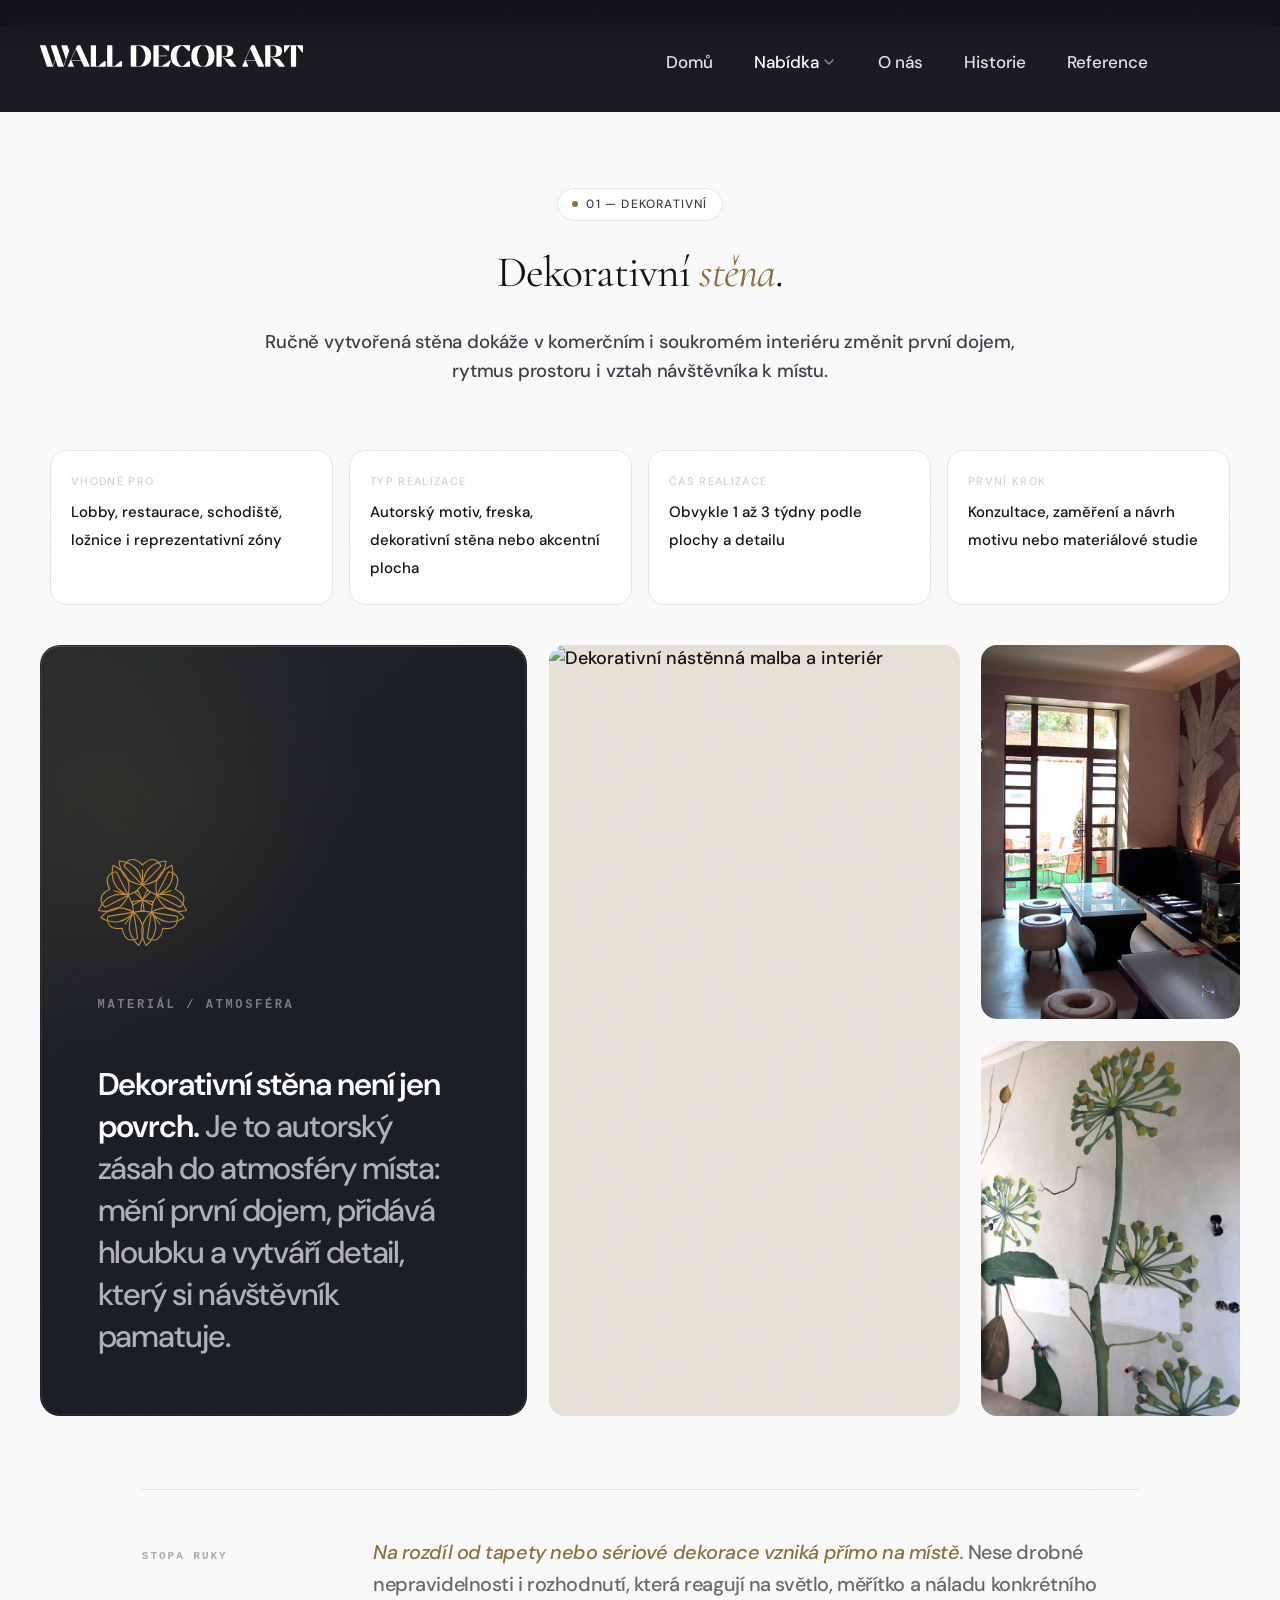
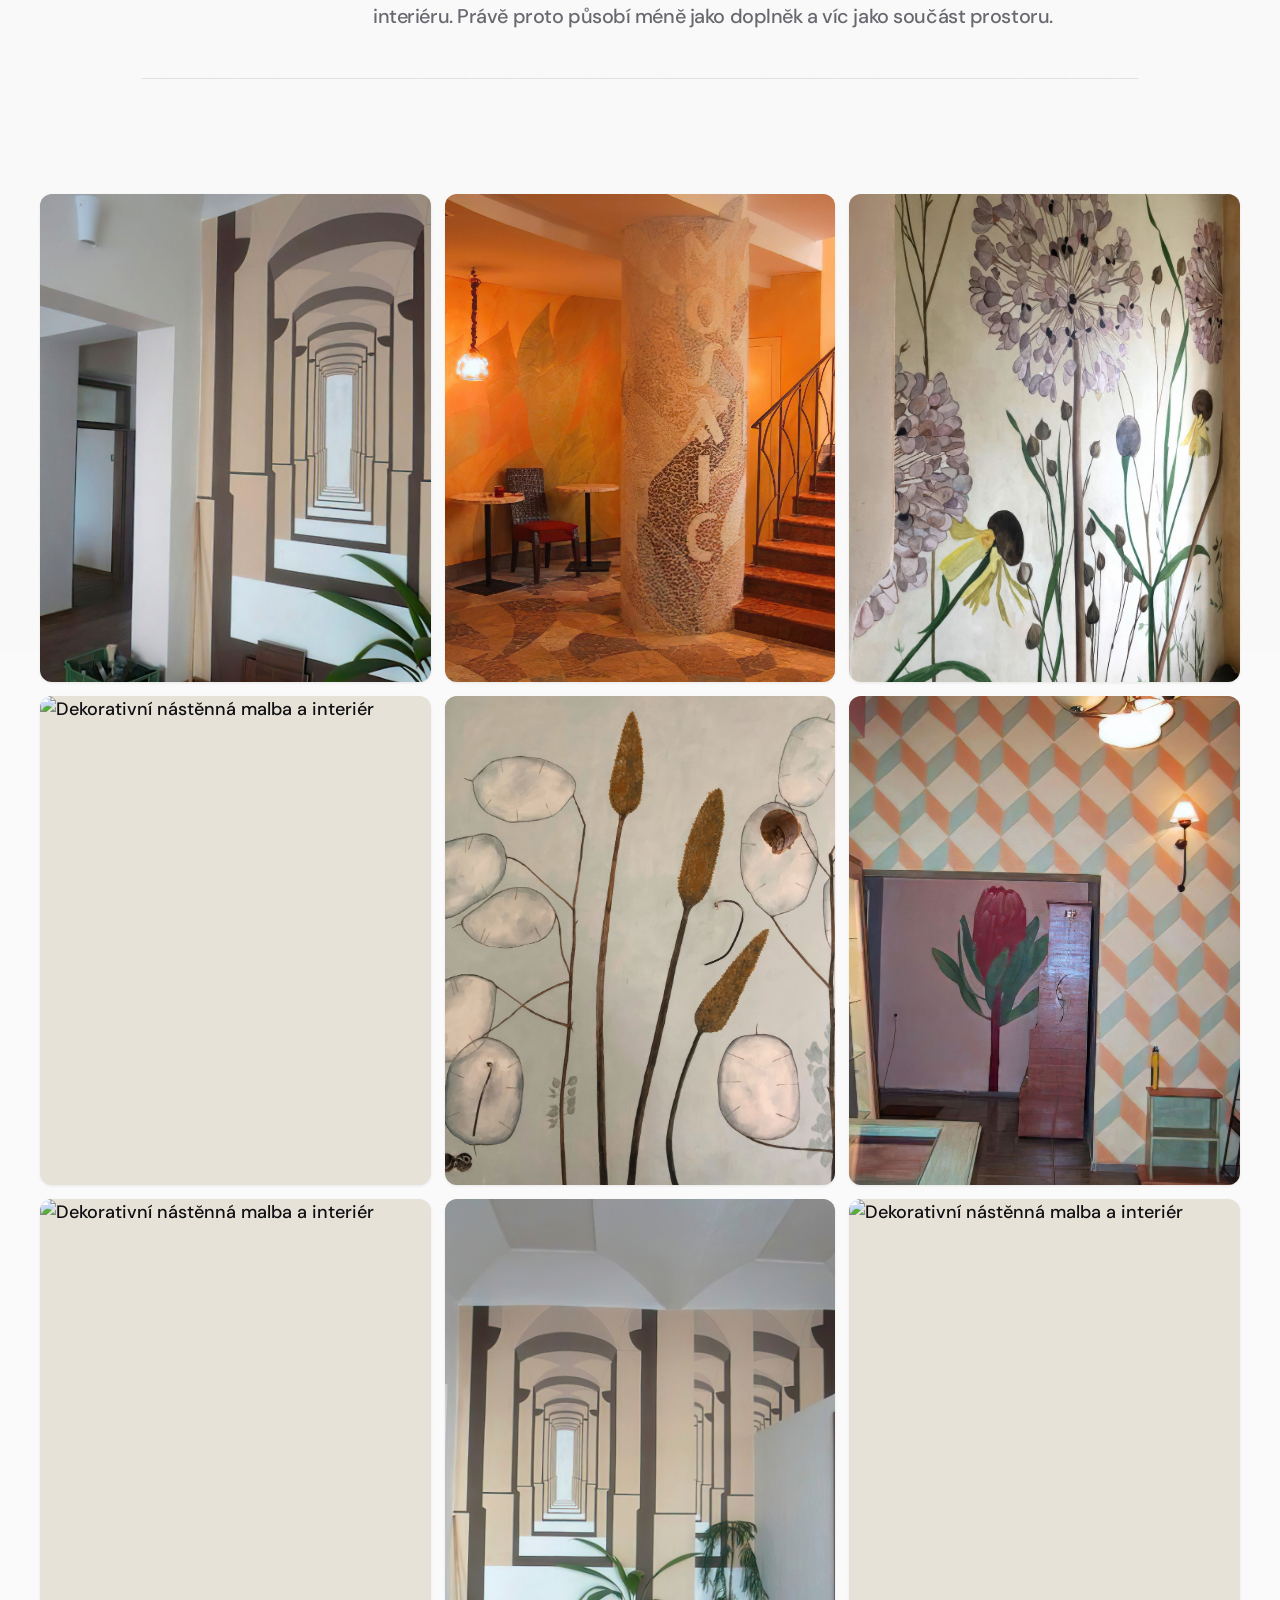
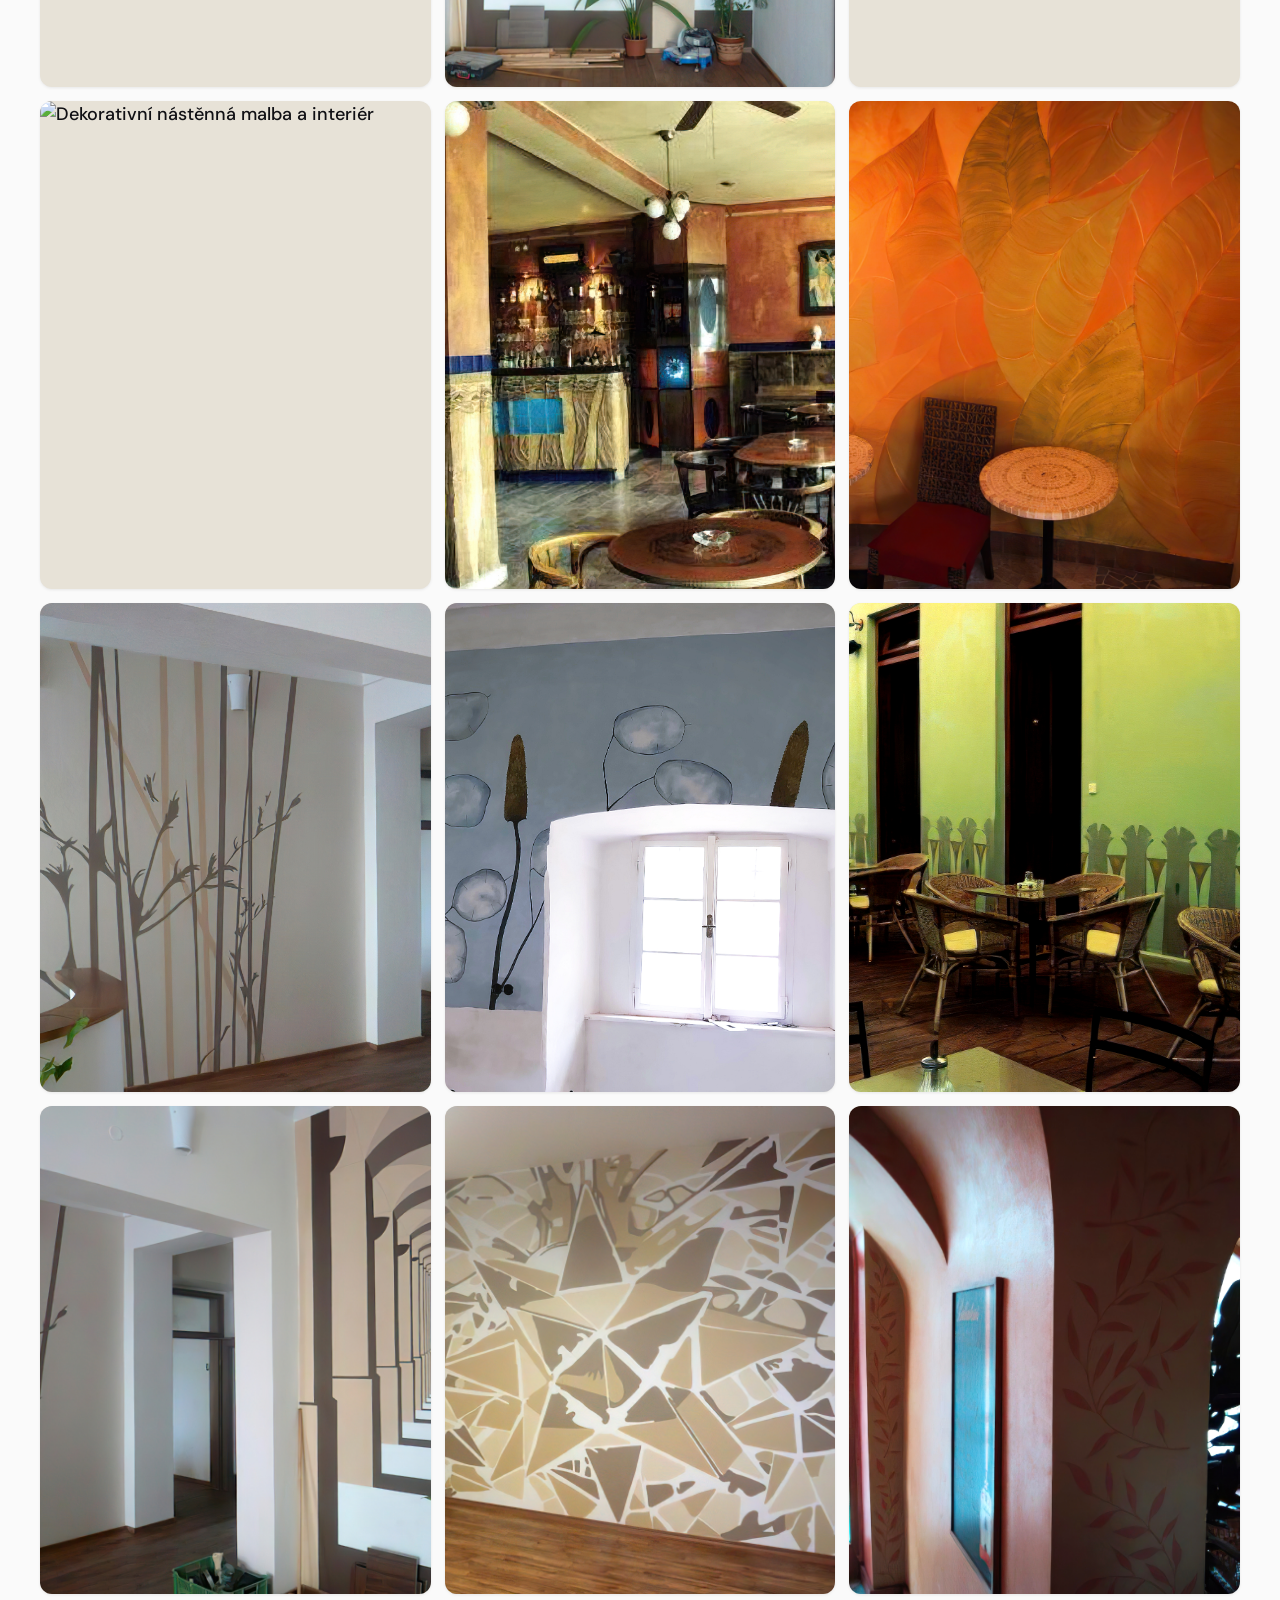
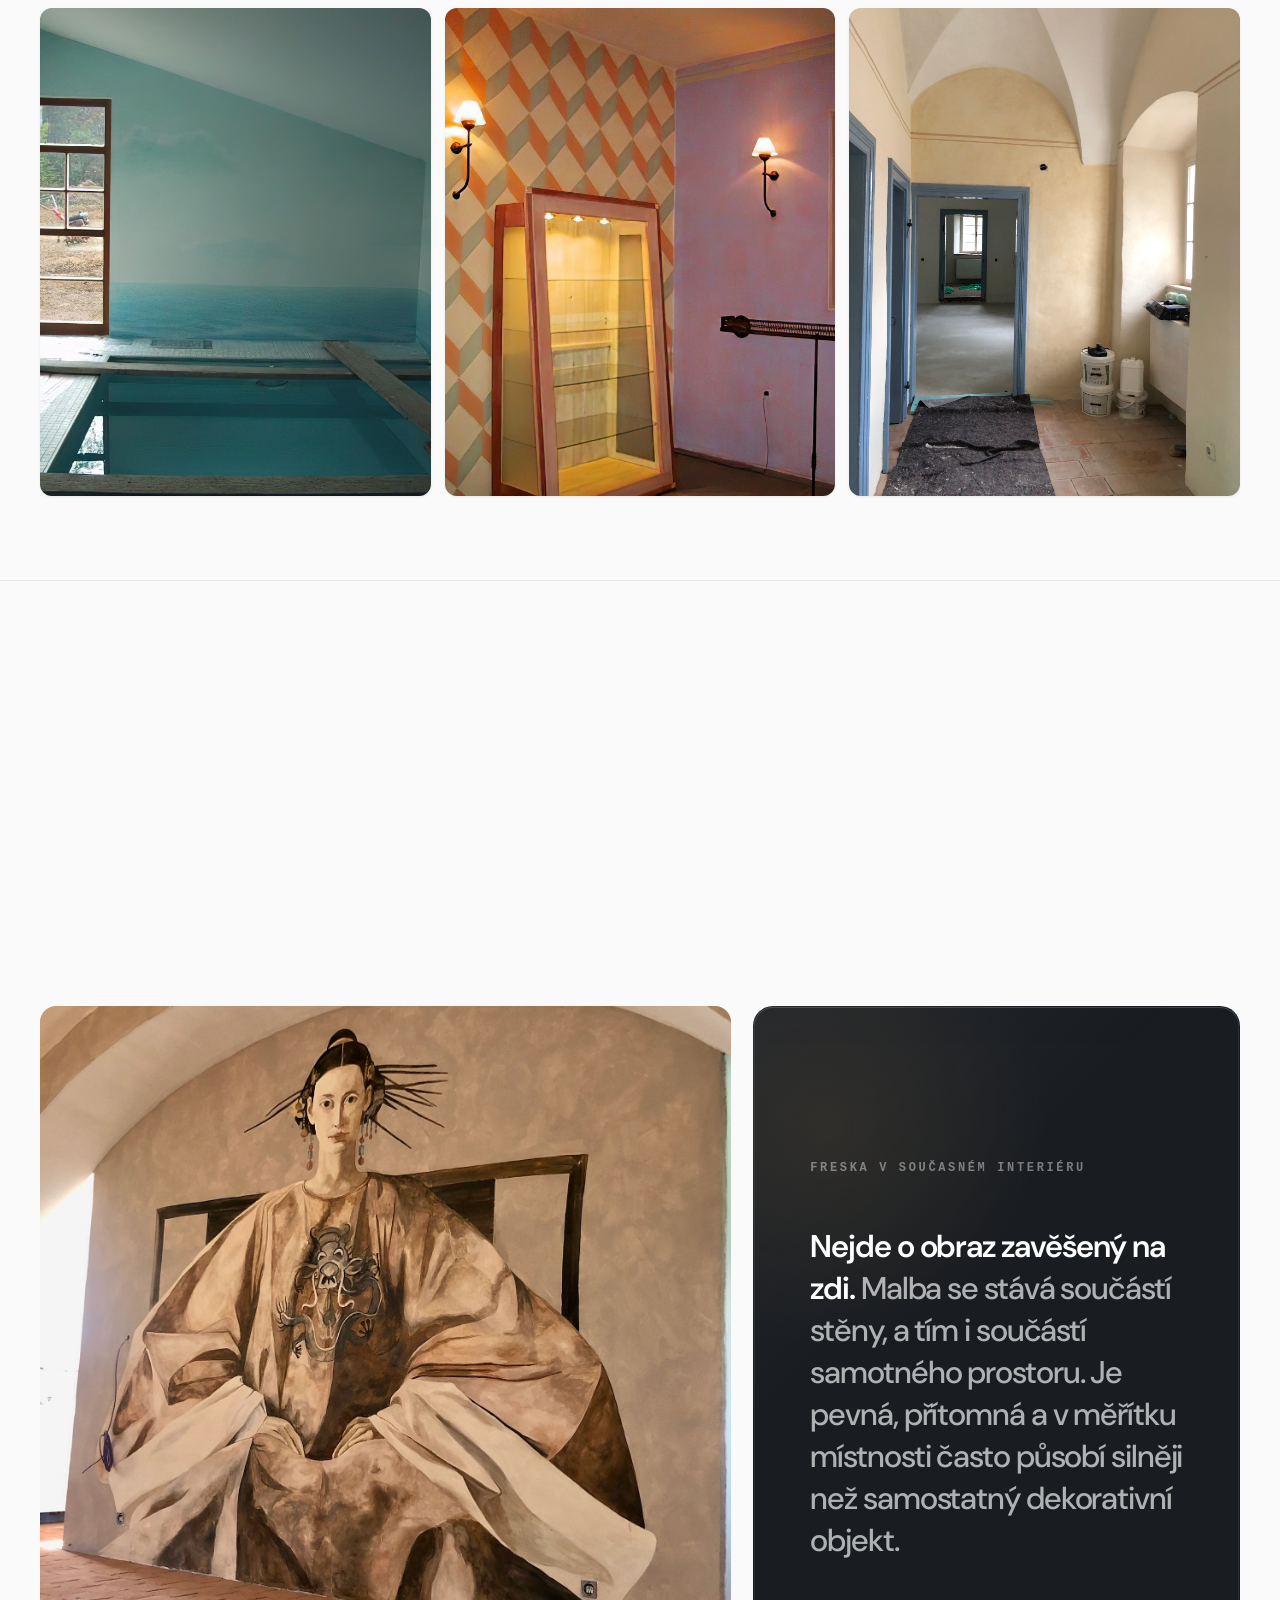
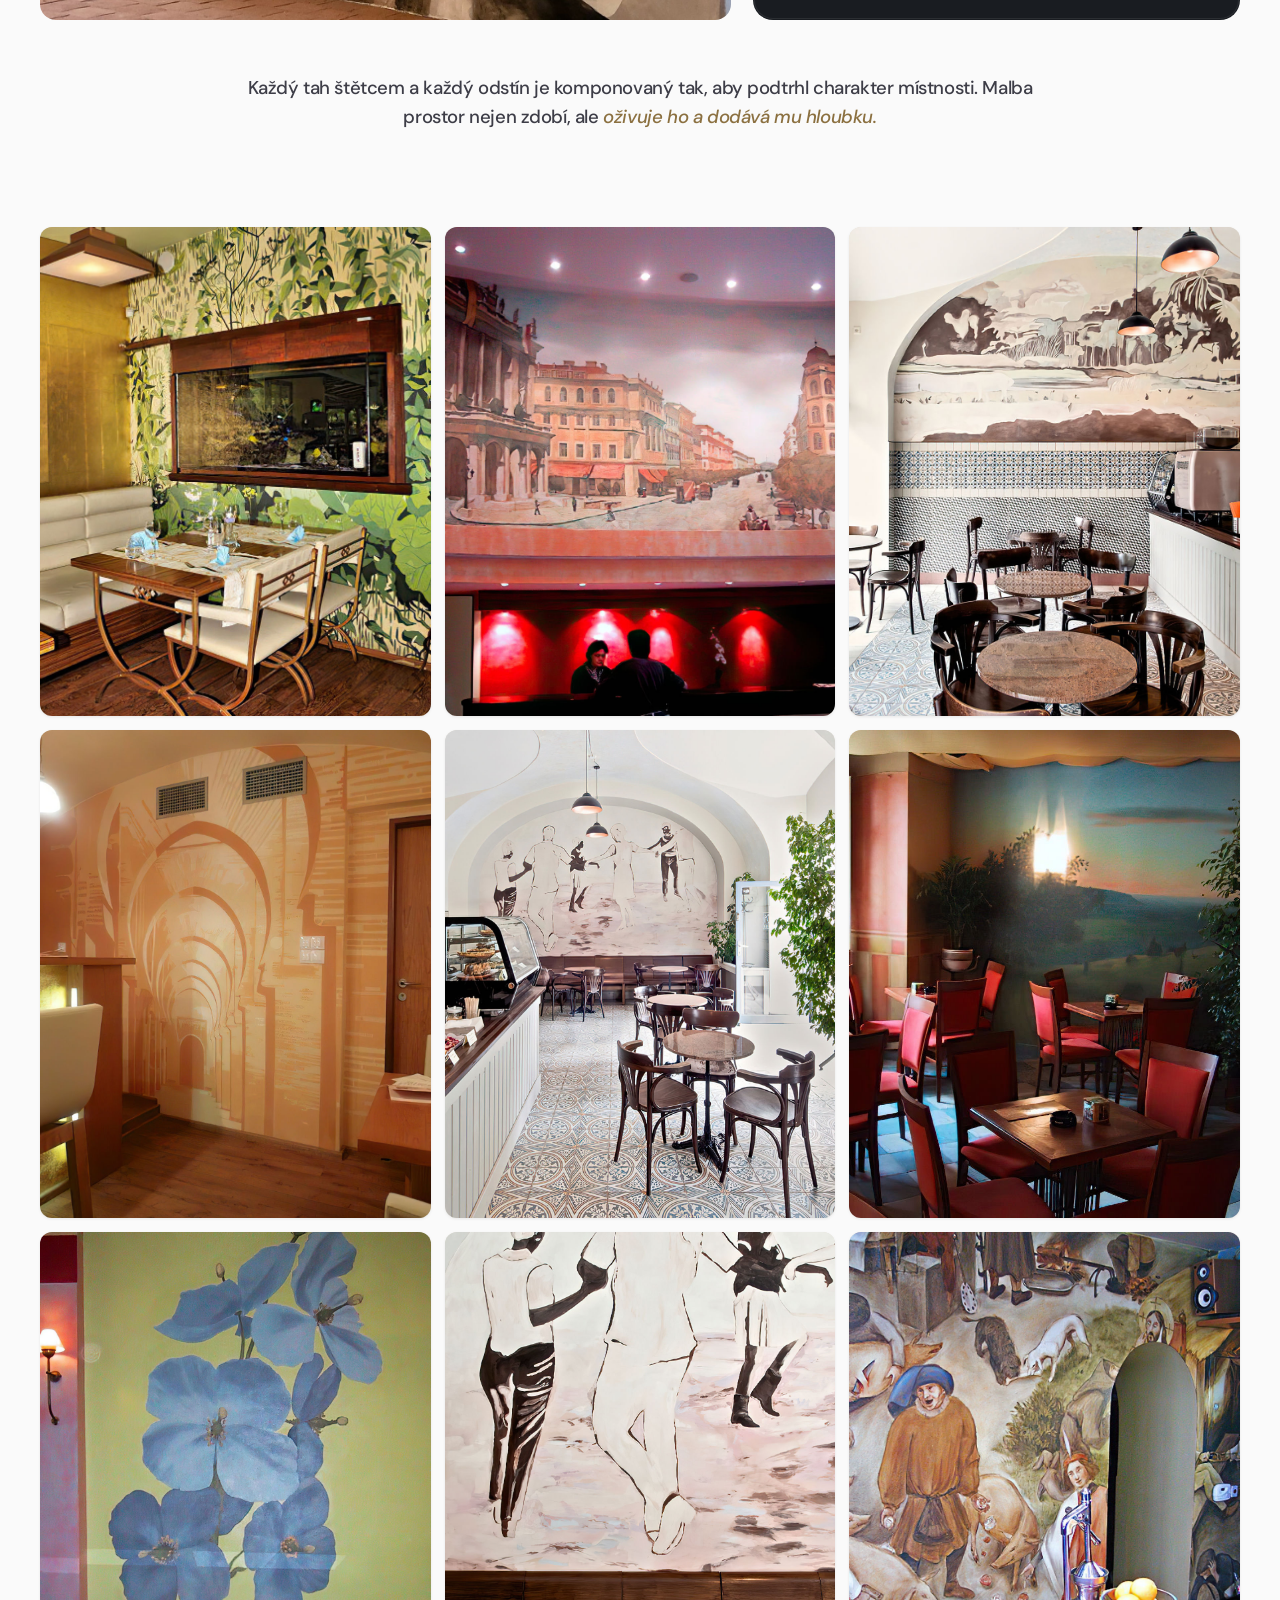
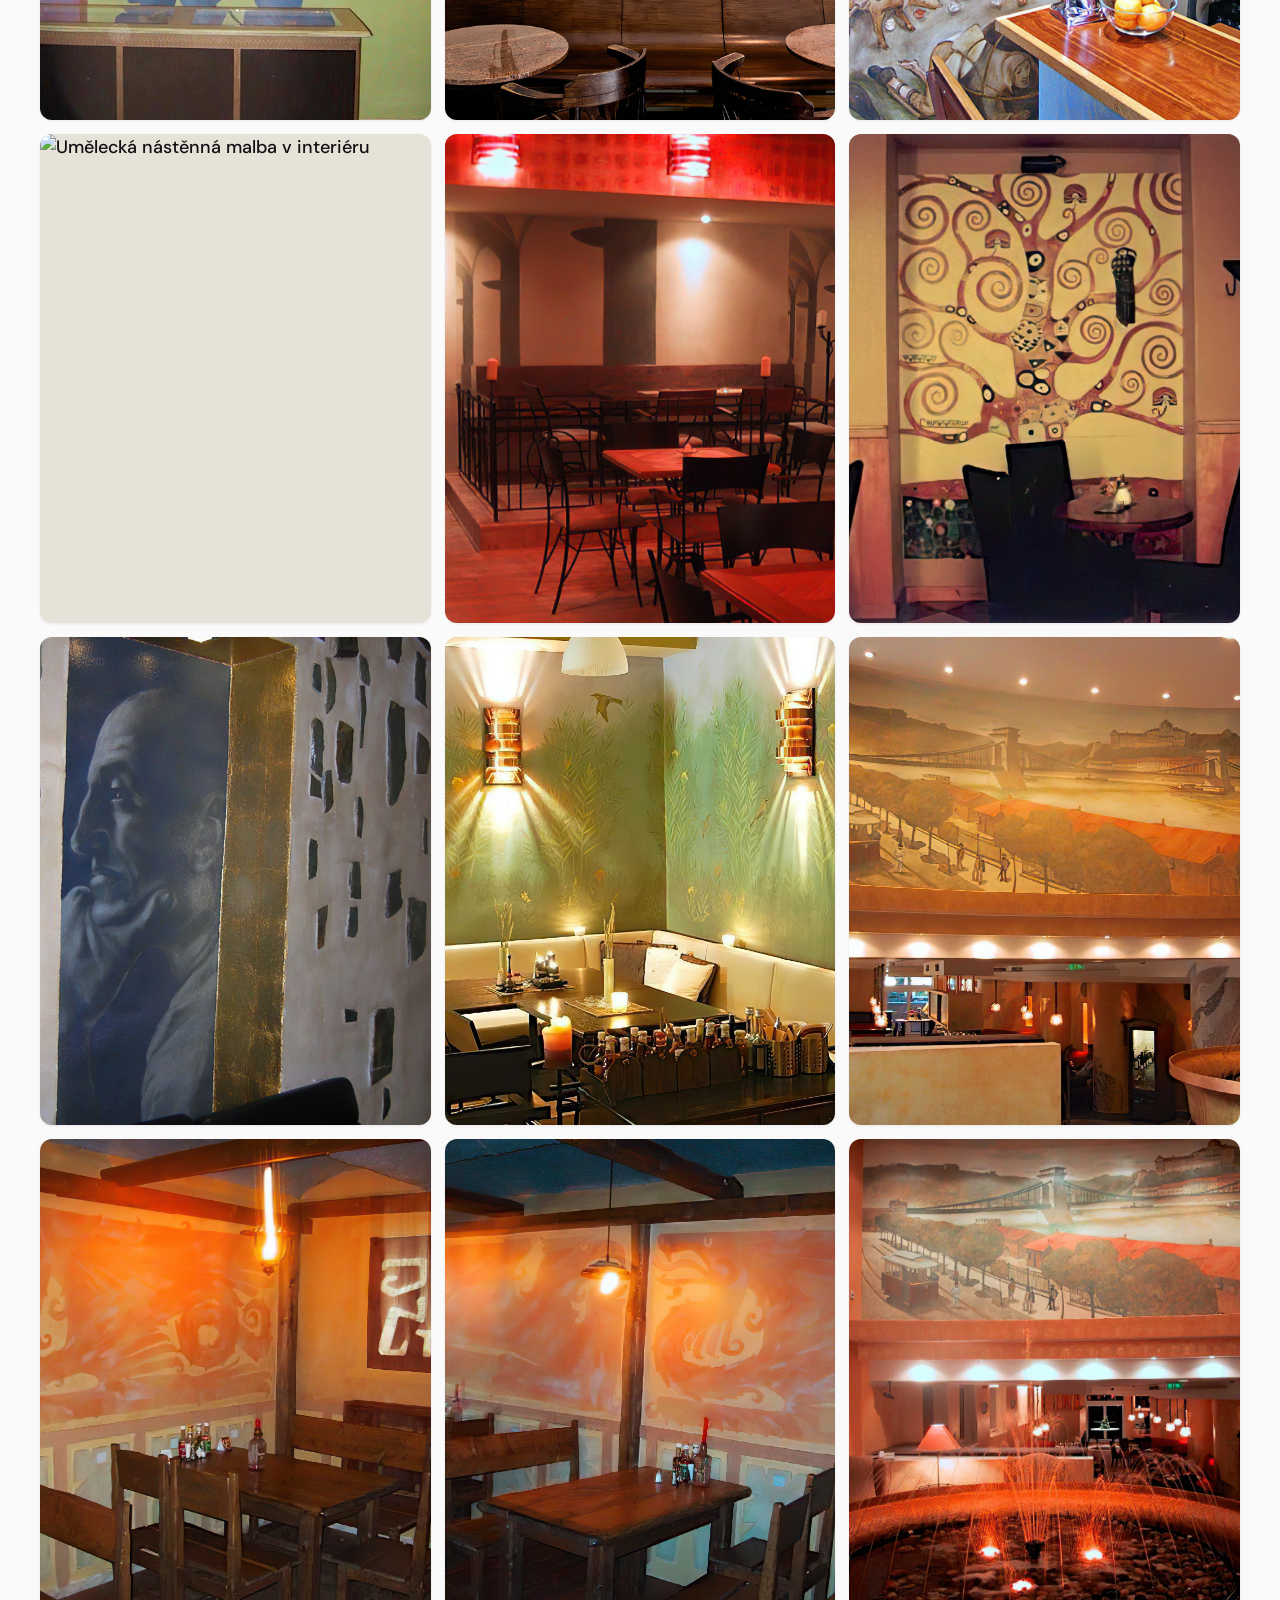
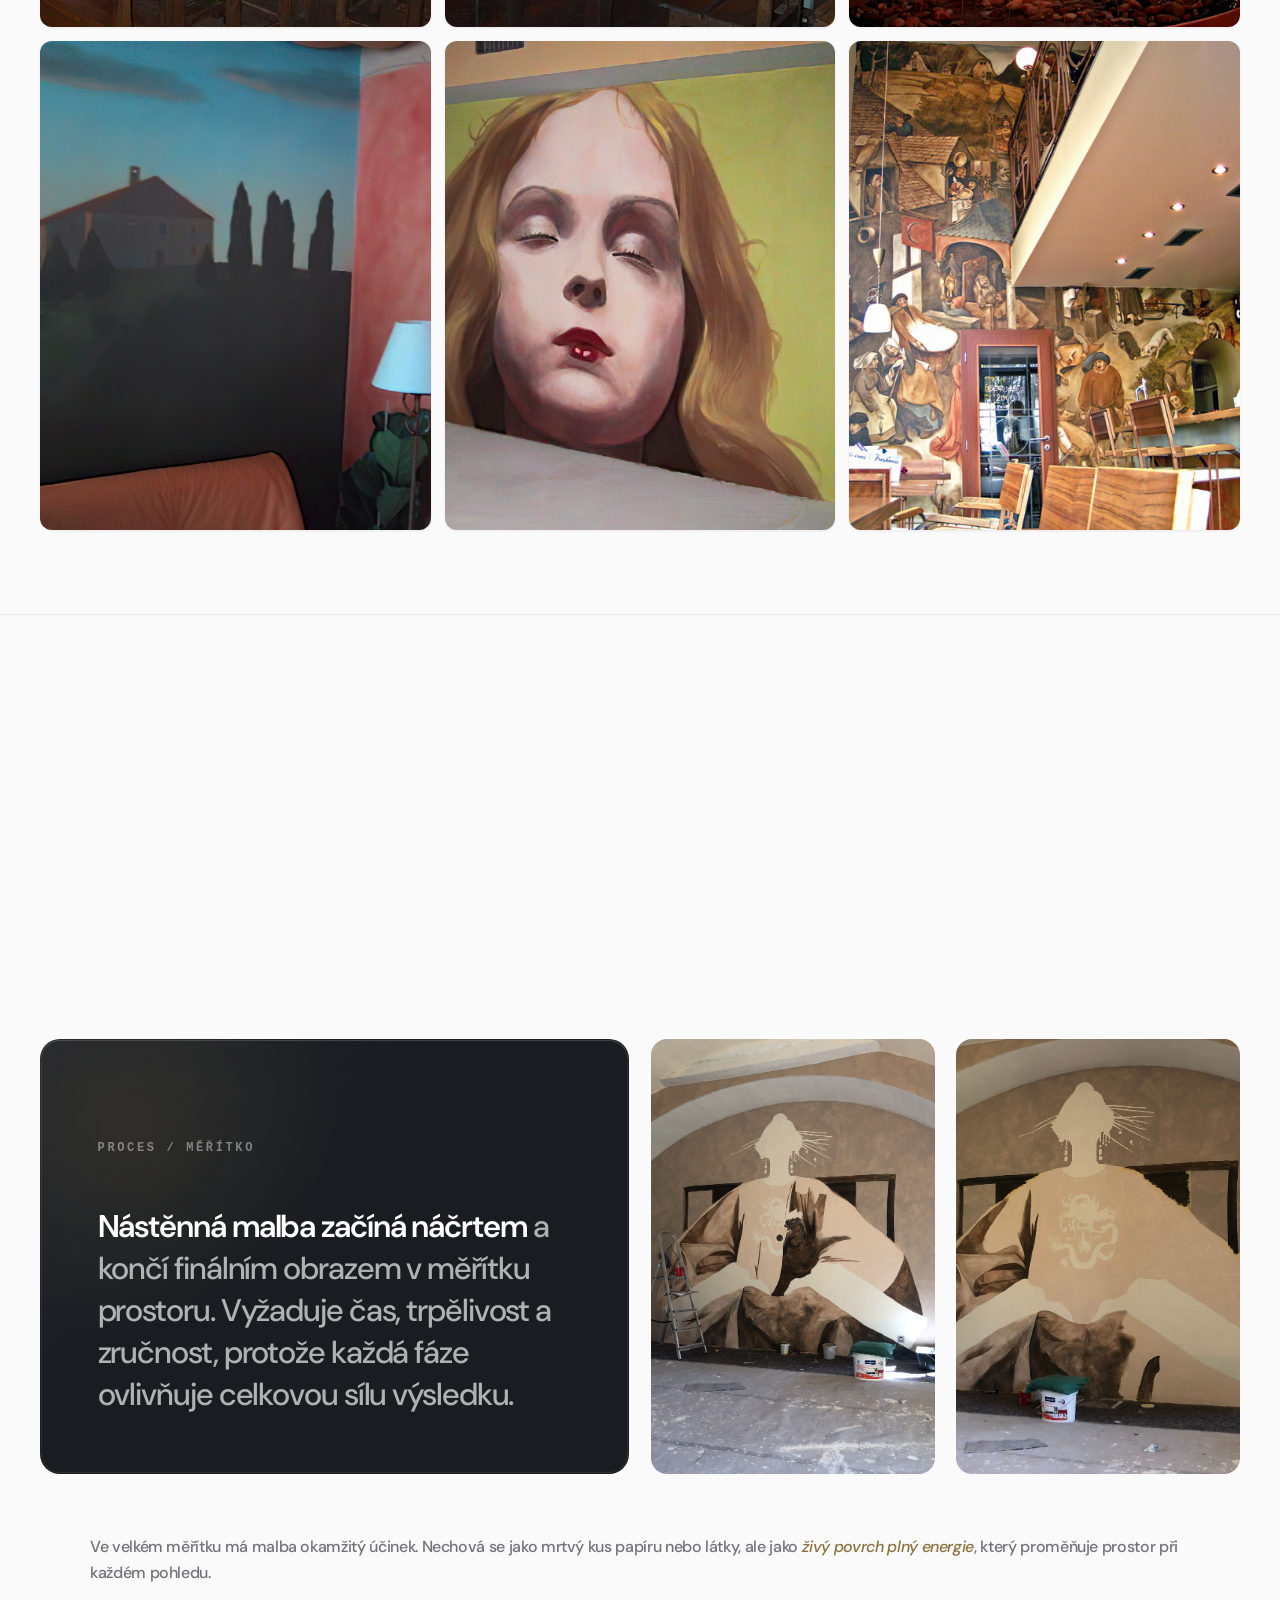
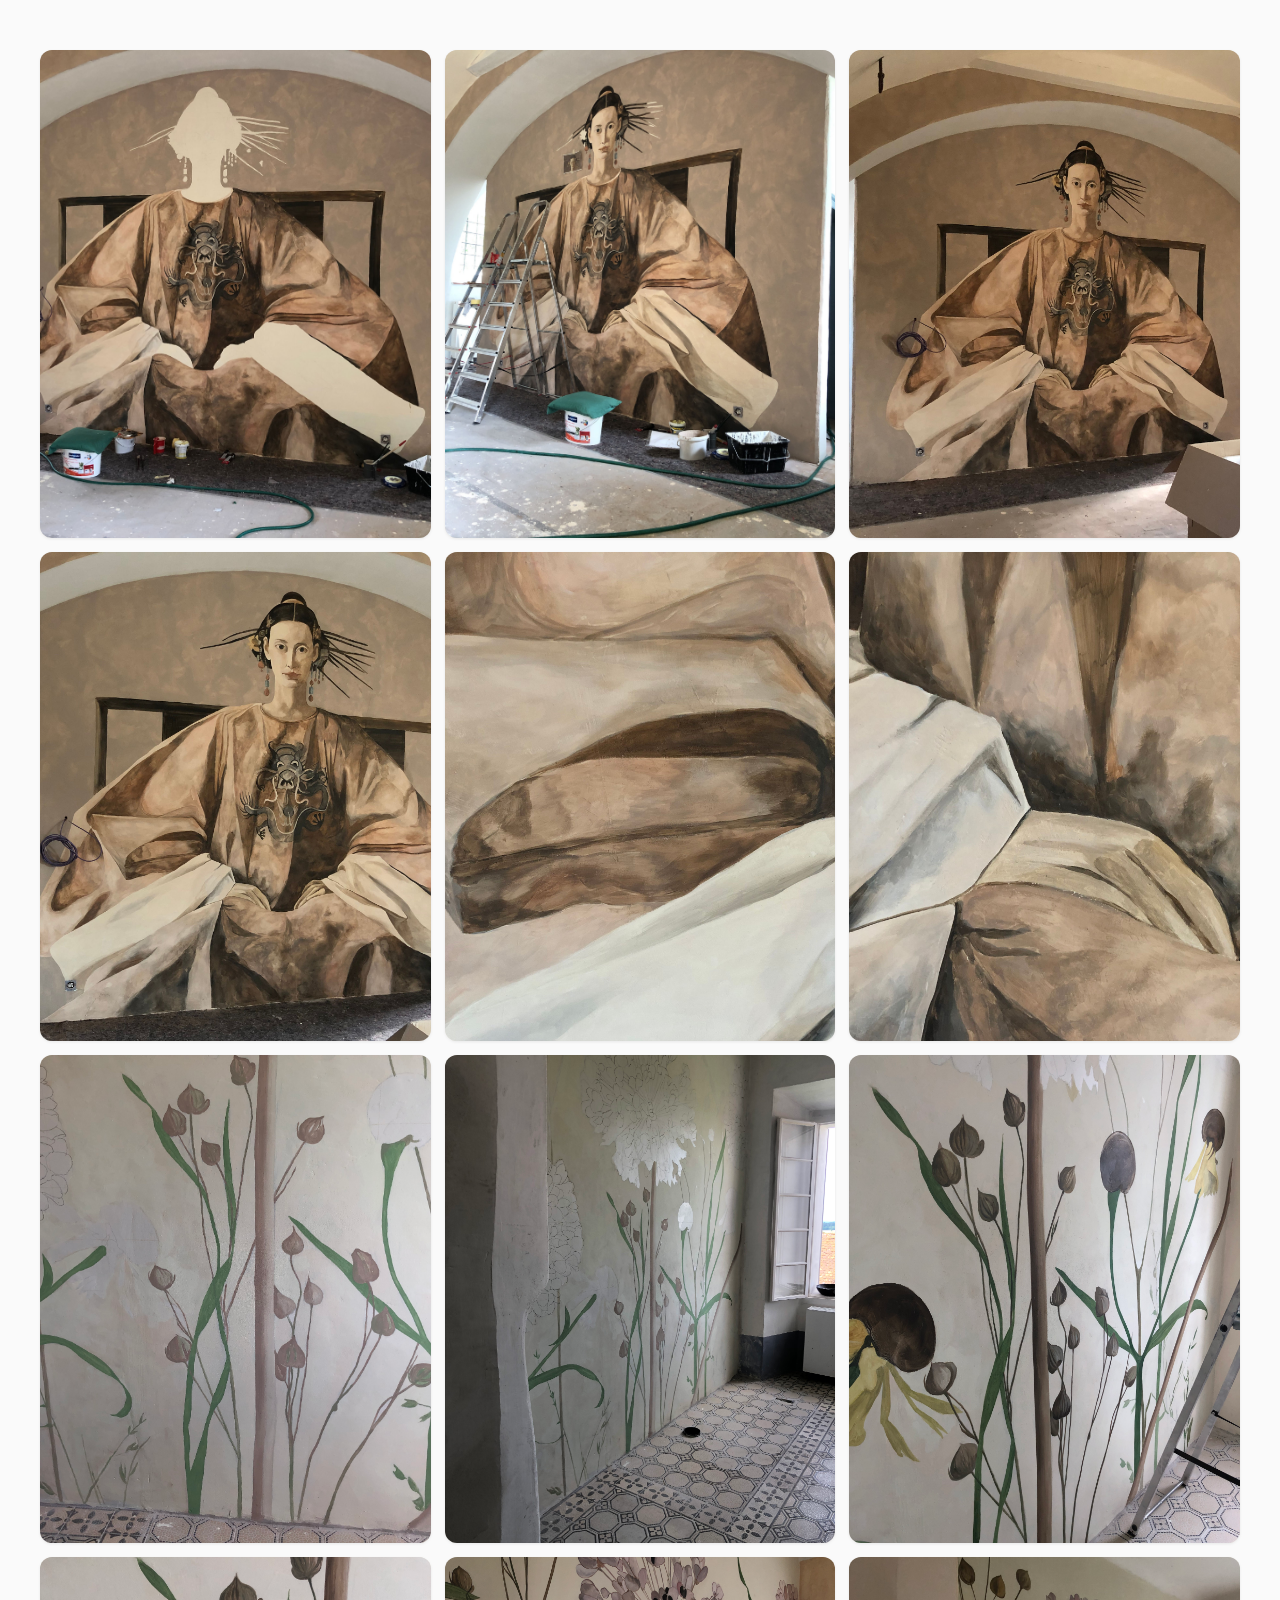
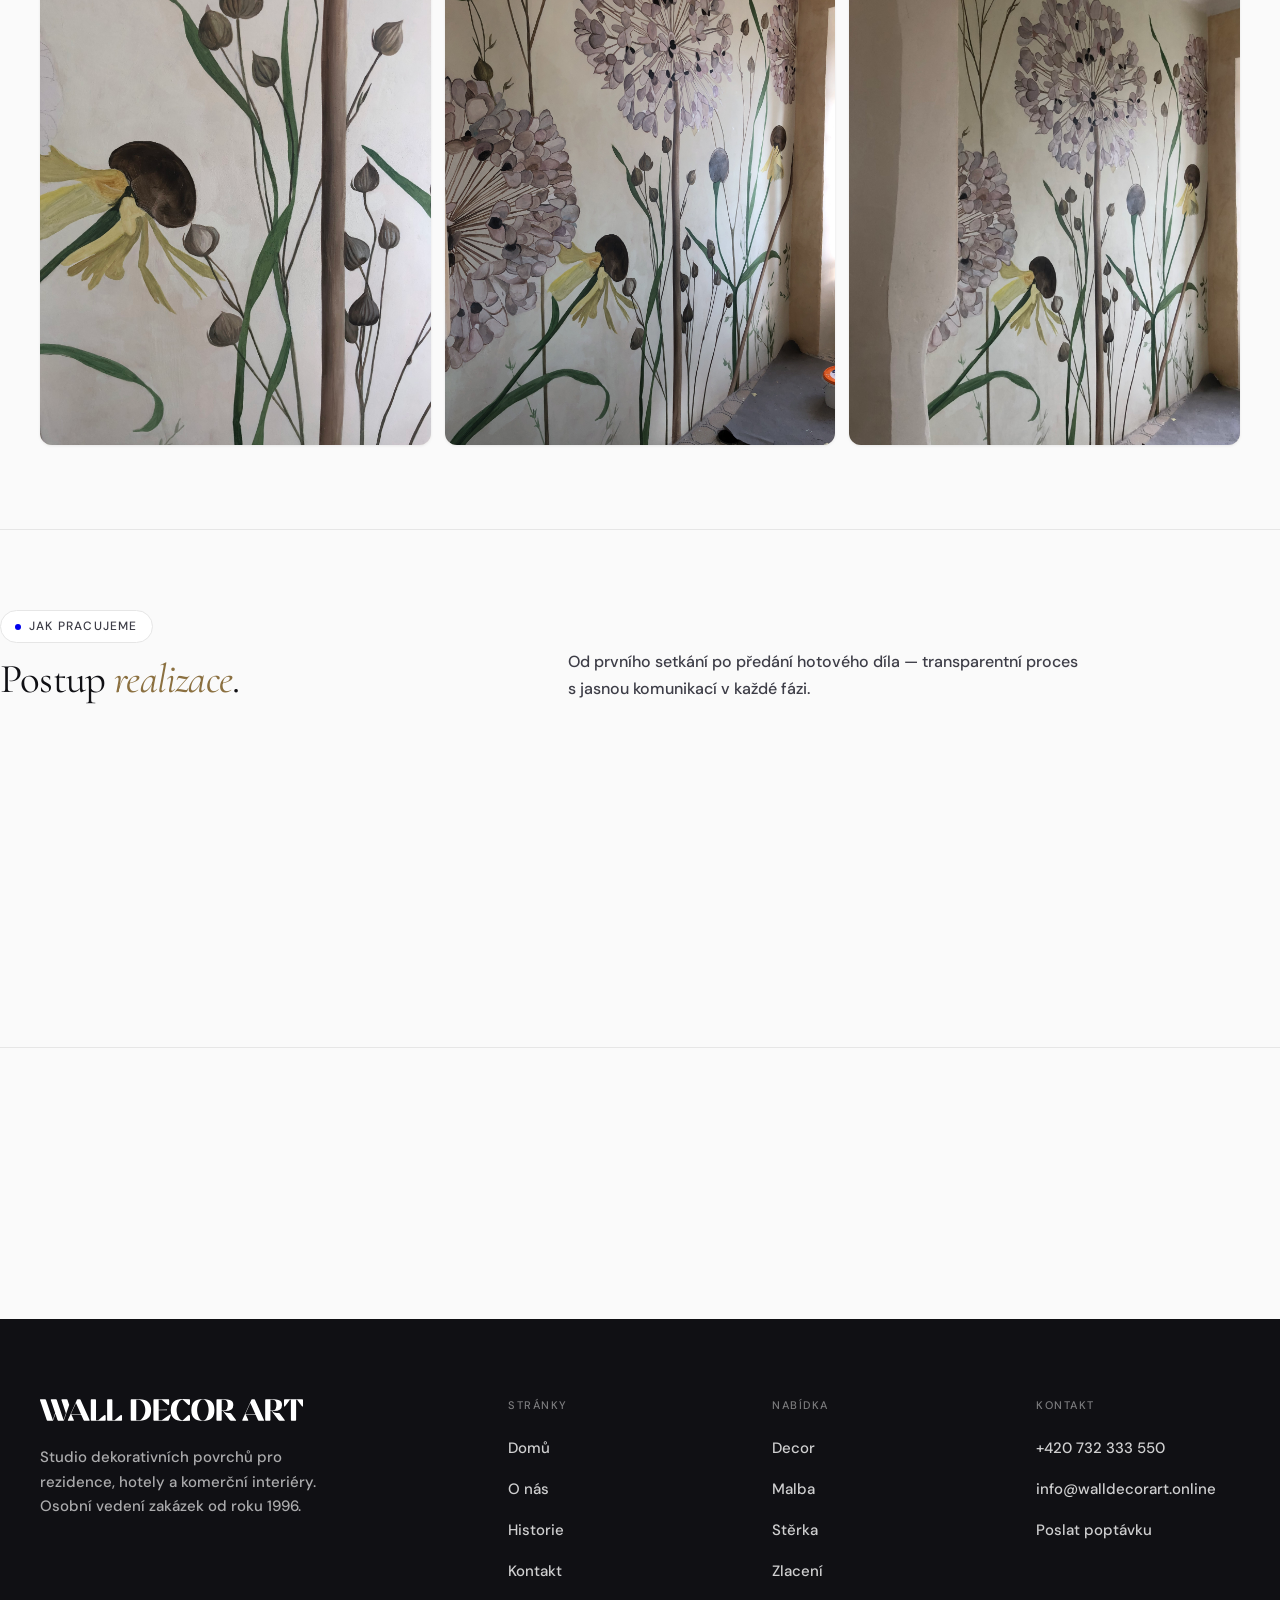
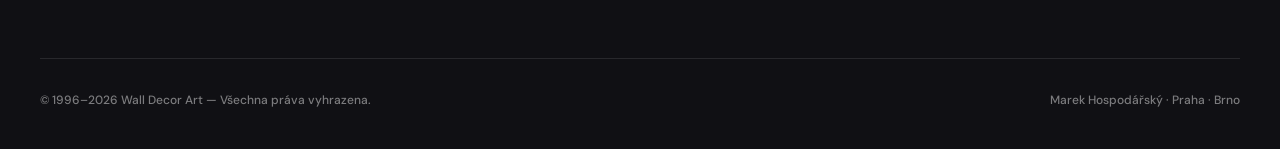
==== commit 21b96013: "Sync final design handoff and clean project assets" ====
--- a/decor.html
+++ b/decor.html
@@ -3,9 +3,11 @@
 <head>
   <meta charset="UTF-8" />
   <meta name="viewport" content="width=device-width, initial-scale=1.0" />
-  <title>Decor — Wall Decor Art</title>
-  <link rel="stylesheet" href="styles/base.css" />
-  <link rel="stylesheet" href="styles/sub.css" />
+  <meta name="description" content="Autorské nástěnné malby a dekorativní stěny pro rezidence, hotely a komerční interiéry. Návrh motivu, vzorek i finální realizace." />
+  <title>Decor a autorské malby — Wall Decor Art</title>
+  <link rel="icon" type="image/svg+xml" href="assets/favicon.svg?v=20260618-1" />
+  <link rel="stylesheet" href="styles/base.css?v=20260618-1" />
+  <link rel="stylesheet" href="styles/sub.css?v=20260618-1" />
   <style>
     /* Nav visible from 768px */
     @media (min-width: 768px) {
@@ -59,6 +61,12 @@
     <span class="pill"><span class="dot"></span>01 — Dekorativní</span>
     <h2>Dekorativní <em>stěna</em>.</h2>
     <p class="decor-original-lead">Ručně vytvořená stěna dokáže v komerčním i soukromém interiéru změnit první dojem, rytmus prostoru i vztah návštěvníka k místu.</p>
+  </div>
+  <div class="facts-grid reveal reveal-d1">
+    <div class="fact-card"><span class="lbl">Vhodné pro</span><span class="val">Lobby, restaurace, schodiště, ložnice i reprezentativní zóny</span></div>
+    <div class="fact-card"><span class="lbl">Typ realizace</span><span class="val">Autorský motiv, freska, dekorativní stěna nebo akcentní plocha</span></div>
+    <div class="fact-card"><span class="lbl">Čas realizace</span><span class="val">Obvykle 1 až 3 týdny podle plochy a detailu</span></div>
+    <div class="fact-card"><span class="lbl">První krok</span><span class="val">Konzultace, zaměření a návrh motivu nebo materiálové studie</span></div>
   </div>
   <div class="decor-editorial decor-identity reveal reveal-d1">
     <div class="decor-feature decor-feature-dark">
@@ -114,15 +122,13 @@
       <span class="decor-feature-label">Freska v současném interiéru</span>
       <p><strong>Nejde o obraz zavěšený na zdi.</strong> Malba se stává součástí stěny, a tím i součástí samotného prostoru. Je pevná, přítomná a v měřítku místnosti často působí silněji než samostatný dekorativní objekt.</p>
     </div>
-    <p class="decor-textline decor-textline-spread">Každý tah štětcem a každý odstín je komponovaný tak, aby podtrhl charakter místnosti. Malba prostor nejen zdobí, ale <em>oživuje ho a dodává mu hloubku.</em></p>
-    <figure class="decor-feature-image decor-feature-image-detail"><img src="uploads/decor-original/umelecke/03-e9fb9d11666c4342af5cc93b87fc0079.jpg" alt="Umělecká nástěnná malba v interiéru" loading="lazy" /></figure>
+    <p class="decor-textline" style="grid-column:1/-1;text-align:center;font-size:clamp(17px,1.45vw,22px);line-height:1.55;max-width:900px;margin:0 auto;padding:clamp(20px,2.5vw,38px) clamp(20px,4vw,80px);">Každý tah štětcem a každý odstín je komponovaný tak, aby podtrhl charakter místnosti. Malba prostor nejen zdobí, ale <em>oživuje ho a dodává mu hloubku.</em></p>
   </div>
   <div class="decor-masonry decor-masonry-art reveal reveal-d1">
         <figure class="decor-photo"><img src="uploads/decor-original/umelecke/02-09ade3e185d14db2a72b4f033a79827c.jpg" alt="Umělecká nástěnná malba v interiéru" loading="lazy" /></figure>
         <figure class="decor-photo"><img src="uploads/decor-original/umelecke/04-356e66932cd347acaec8891221576db6.jpg" alt="Umělecká nástěnná malba v interiéru" loading="lazy" /></figure>
         <figure class="decor-photo"><img src="uploads/decor-original/umelecke/05-9feadc51b4444444a188c7a0dd39875f.jpg" alt="Umělecká nástěnná malba v interiéru" loading="lazy" /></figure>
-        <figure class="decor-photo"><img src="uploads/decor-original/umelecke/06-82540e1cf0524403a89bda6bae3bdea2.jpg" alt="Umělecká nástěnná malba v interiéru" loading="lazy" /></figure>
-        <figure class="decor-photo"><img src="uploads/decor-original/umelecke/07-837dddd850a442f98c1f024dc9a5e5cc.jpg" alt="Umělecká nástěnná malba v interiéru" loading="lazy" /></figure>
+
         <figure class="decor-photo"><img src="uploads/decor-original/umelecke/08-654ab97fb213464a894d20bb2db165b9.jpg" alt="Umělecká nástěnná malba v interiéru" loading="lazy" /></figure>
         <figure class="decor-photo"><img src="uploads/decor-original/umelecke/09-f50bca7aaccc4454bcabe6889a9394d9.jpg" alt="Umělecká nástěnná malba v interiéru" loading="lazy" /></figure>
         <figure class="decor-photo"><img src="uploads/decor-original/umelecke/10-87400ea16d664af0b136de854c6889a9.jpg" alt="Umělecká nástěnná malba v interiéru" loading="lazy" /></figure>
@@ -197,7 +203,7 @@
 <section class="container">
   <div class="cta-banner reveal">
     <h3>Máte projekt? <em>Pojďme si promluvit.</em></h3>
-    <a href="index.html#kontakt" class="btn">Domluvit konzultaci <span class="arrow"></span></a>
+    <a href="index.html#kontakt" class="btn">Poslat podklady k projektu <span class="arrow"></span></a>
   </div>
 </section>
 
@@ -205,16 +211,16 @@
 <footer class="site-footer">
   <div class="container">
     <div class="footer-grid">
-      <div class="footer-col"><img class="logo" src="assets/wall-decor-art-logo-white.svg" alt="Wall Decor Art" /><p class="footer-blurb">Rodinné studio dekorativních povrchů. Mezinárodní projekty v residenčním i komerčním sektoru. Od roku 1996.</p></div>
+      <div class="footer-col"><img class="logo" src="assets/wall-decor-art-logo-white.svg" alt="Wall Decor Art" /><p class="footer-blurb">Studio dekorativních povrchů pro rezidence, hotely a komerční interiéry. Osobní vedení zakázek od roku 1996.</p></div>
       <div class="footer-col"><h4>Stránky</h4><ul><li><a href="index.html">Domů</a></li><li><a href="o-nas.html">O nás</a></li><li><a href="historie.html">Historie</a></li><li><a href="index.html#kontakt">Kontakt</a></li></ul></div>
       <div class="footer-col"><h4>Nabídka</h4><ul><li><a href="decor.html">Decor</a></li><li><a href="malba.html">Malba</a></li><li><a href="sterka.html">Stěrka</a></li><li><a href="zlaceni.html">Zlacení</a></li></ul></div>
-      <div class="footer-col"><h4>Kontakt</h4><ul><li><a href="tel:+420732333550">+420 732 333 550</a></li><li><a href="mailto:mailhospodarsky@gmail.com">mailhospodarsky@gmail.com</a></li><li><a href="#">Instagram</a></li><li><a href="#">Facebook</a></li></ul></div>
-    </div>
-    <div class="footer-bottom"><div>© 1996–2026 Wall Decor Art — Všechna práva vyhrazena.</div><div>Marek &amp; Terezie · Praha · Brno</div></div>
+      <div class="footer-col"><h4>Kontakt</h4><ul><li><a href="tel:+420732333550">+420 732 333 550</a></li><li><a href="mailto:info@walldecorart.online">info@walldecorart.online</a></li><li><a href="index.html#kontakt">Poslat poptávku</a></li></ul></div>
+    </div>
+    <div class="footer-bottom"><div>© 1996–2026 Wall Decor Art — Všechna práva vyhrazena.</div><div>Marek Hospodářský · Praha · Brno</div></div>
   </div>
 </footer>
 
-<script src="scripts/site.js"></script>
+<script src="scripts/site.js?v=20260618-1"></script>
 </div>
 </body>
 </html>
--- a/styles/base.css
+++ b/styles/base.css
@@ -1,5 +1,5 @@
 /* ===== Wall Decor Art — Base Design System ===== */
-@import url('https://fonts.googleapis.com/css2?family=Manrope:wght@400;500;600;700&display=swap');
+@import url('https://fonts.googleapis.com/css2?family=Cormorant+Garamond:ital,wght@0,400;0,500;0,600;1,400;1,500;1,600&family=DM+Sans:wght@400;500;600&display=swap');
 
 :root {
   --c-bg:       #FAFAFA;
@@ -12,7 +12,7 @@
   --c-border:   #E6E6E6;
   --c-accent:   #0000EE;
   --c-accent-2: #0099FF;
-  --c-warm:     #6D5C3A;
+  --c-warm:     #8B7040;
 
   --shadow-1: 0 1px 3px rgba(0,0,0,0.08);
   --shadow-2: 0 2px 6px rgba(0,0,0,0.12);
@@ -25,8 +25,9 @@
   --pad:    40px;
   --pad-v:  100px;
 
-  --font:    'Manrope', -apple-system, BlinkMacSystemFont, 'Segoe UI', sans-serif;
-  --font-ui: system-ui, -apple-system, sans-serif;
+  --font-display: 'Cormorant Garamond', Georgia, 'Times New Roman', serif;
+  --font:    'DM Sans', -apple-system, BlinkMacSystemFont, 'Segoe UI', sans-serif;
+  --font-ui: 'DM Sans', system-ui, -apple-system, sans-serif;
 }
 
 *, *::before, *::after { box-sizing: border-box; margin: 0; padding: 0; }
@@ -45,6 +46,18 @@
 a  { color: inherit; text-decoration: none; }
 button { font-family: inherit; cursor: pointer; border: none; background: none; }
 ::selection { background: var(--c-accent); color: #fff; }
+:focus-visible { outline: 2px solid var(--c-accent-2); outline-offset: 3px; }
+.sr-only {
+  position: absolute;
+  width: 1px;
+  height: 1px;
+  padding: 0;
+  margin: -1px;
+  overflow: hidden;
+  clip: rect(0, 0, 0, 0);
+  white-space: nowrap;
+  border: 0;
+}
 
 /* ── Layout ── */
 .container {
@@ -59,13 +72,14 @@
 @media (max-width: 767px)  { :root { --pad: 20px; --pad-v: 48px; } body { font-size: 16px; } }
 
 /* ── Typography ── */
-h1,h2,h3,h4,h5 { font-family: var(--font); font-weight: 500; letter-spacing: -0.02em; line-height: 1.1; }
-.display { font-size: clamp(40px, 5.5vw, 64px); }
-.h-xl    { font-size: clamp(34px, 4.2vw, 54px); }
-.h-l     { font-size: clamp(26px, 2.8vw, 36px); }
-.h-m     { font-size: 22px; font-weight: 600; letter-spacing: -0.01em; }
-.h-s     { font-size: 16px; font-weight: 500; }
-.body    { font-size: 17px; line-height: 1.65; color: var(--c-text-2); font-weight: 500; }
+h1, h2, h3 { font-family: var(--font-display); font-weight: 400; letter-spacing: -0.025em; line-height: 1.1; }
+h4, h5     { font-family: var(--font); font-weight: 600; letter-spacing: -0.01em; line-height: 1.2; }
+.display { font-size: clamp(44px, 5.8vw, 72px); font-family: var(--font-display); font-weight: 400; }
+.h-xl    { font-size: clamp(38px, 4.4vw, 58px); font-family: var(--font-display); font-weight: 400; }
+.h-l     { font-size: clamp(28px, 3vw, 40px);   font-family: var(--font-display); font-weight: 400; }
+.h-m     { font-size: 20px; font-family: var(--font); font-weight: 600; letter-spacing: -0.01em; }
+.h-s     { font-size: 15px; font-family: var(--font); font-weight: 500; }
+.body    { font-size: 17px; line-height: 1.65; color: var(--c-text-2); font-weight: 400; }
 em       { font-style: italic; }
 
 /* ── Pill label ── */
@@ -88,13 +102,25 @@
   letter-spacing: 0.03em; padding: 14px 22px;
   border-radius: var(--r-btn); min-height: 48px;
   border: 1px solid transparent;
-  transition: all .25s ease; cursor: pointer;
+  position: relative; overflow: hidden;
+  transition: transform .25s ease, background-position .42s cubic-bezier(.16,1,.3,1), color .35s ease, border-color .35s ease, box-shadow .25s ease;
+  cursor: pointer;
 }
 .btn-primary { background: var(--c-charcoal); color: #fff; border-color: var(--c-charcoal); }
 .btn-primary:hover { background: #000; border-color: #000; transform: translateY(-1px); }
-.btn-secondary { background: #fff; color: var(--c-text); border-color: var(--c-border); }
-.btn-secondary:hover { background: var(--c-bg); border-color: var(--c-text-2); }
-.btn-ghost { background: transparent; color: var(--c-text); padding: 10px 12px; min-height: 0; border: none; }
+.btn-secondary {
+  background: linear-gradient(to right, var(--c-charcoal) 50%, #fff 50%);
+  background-size: 202% 100%;
+  background-position: right center;
+  color: var(--c-text);
+  border-color: var(--c-border);
+}
+.btn-secondary:hover {
+  background-position: left center;
+  color: #fff;
+  border-color: var(--c-charcoal);
+}
+.btn-ghost { background: transparent; color: var(--c-text); padding: 10px 12px; min-height: 0; border: none; overflow: visible; }
 .btn-ghost:hover { color: var(--c-accent); }
 .btn .arrow { width: 14px; height: 14px; display: inline-block; flex-shrink: 0;
   background: currentColor;
@@ -474,33 +500,164 @@
 /* ── Contact block ── */
 .contact-block {
   background: var(--c-charcoal); color: #fff;
-  border-radius: var(--r-card); padding: 64px;
-  display: grid; grid-template-columns: 1fr 1fr; gap: 64px;
-}
-.contact-block h2 { font-size: clamp(30px, 3.6vw, 46px); }
-.contact-meta { margin-top: 32px; display: flex; flex-direction: column; gap: 22px; }
+  border-radius: var(--r-card); padding: 48px;
+  display: grid; grid-template-columns: minmax(280px, .82fr) minmax(0, 1fr); gap: 44px;
+}
+.contact-block h2 { font-size: clamp(26px, 3vw, 38px); }
+.contact-title { margin-top: 16px; max-width: 10ch; }
+.contact-intro {
+  max-width: 380px;
+  margin-top: 14px;
+  color: rgba(255,255,255,0.65);
+  font-size: 15px;
+  line-height: 1.65;
+}
+.contact-meta { margin-top: 26px; display: flex; flex-direction: column; gap: 18px; }
 .contact-meta-row .lbl {
   font-family: var(--font-ui); font-size: 11px; text-transform: uppercase;
-  letter-spacing: 0.12em; color: rgba(255,255,255,0.45); margin-bottom: 5px;
-}
-.contact-meta-row .val { font-size: 16px; }
-.contact-form { display: flex; flex-direction: column; gap: 22px; }
+  letter-spacing: 0.12em; color: rgba(255,255,255,0.45); margin-bottom: 4px;
+}
+.contact-meta-row .val { font-size: 15px; }
+.contact-form { display: flex; flex-direction: column; gap: 16px; }
+.contact-upload {
+  display: flex;
+  flex-direction: column;
+  gap: 8px;
+}
+.contact-upload-label {
+  color: rgba(255,255,255,0.72);
+  font-family: var(--font-ui);
+  font-size: 10px;
+  letter-spacing: 0.12em;
+  text-transform: uppercase;
+}
+.contact-upload-input {
+  padding: 8px 0 6px;
+}
+.contact-upload-input::file-selector-button {
+  margin-right: 12px;
+  border: 1px solid rgba(255,255,255,0.24);
+  border-radius: 999px;
+  background: transparent;
+  color: #fff;
+  padding: 7px 12px;
+  font-family: var(--font-ui);
+  font-size: 11px;
+  cursor: pointer;
+}
 .contact-form textarea {
   background: transparent; border: none;
   border-bottom: 1px solid rgba(255,255,255,0.2);
-  color: #fff; padding: 14px 0;
-  font-family: var(--font); font-size: 16px;
-  min-height: 100px; resize: vertical; outline: none;
+  color: #fff; padding: 10px 0;
+  font-family: var(--font); font-size: 15px;
+  min-height: 72px; resize: vertical; outline: none;
   transition: border-color .2s;
 }
 .contact-form textarea:focus { border-bottom-color: #fff; }
 .contact-form textarea::placeholder { color: rgba(255,255,255,0.4); }
 .contact-form button {
-  align-self: flex-start; background: #fff; color: var(--c-text);
-  padding: 14px 24px; border-radius: var(--r-btn);
-  font-family: var(--font-ui); font-size: 13px; font-weight: 500;
-  letter-spacing: 0.03em; cursor: pointer; margin-top: 4px;
-  transition: background .2s;
-}
-.contact-form button:hover { background: var(--c-bg); }
-@media (max-width: 1023px) { .contact-block { grid-template-columns: 1fr; padding: 40px; gap: 40px; } }
+  align-self: flex-start;
+  background: linear-gradient(to right, var(--c-text) 50%, #fff 50%);
+  background-size: 202% 100%;
+  background-position: right center;
+  color: var(--c-text);
+  padding: 12px 20px; border-radius: var(--r-btn);
+  font-family: var(--font-ui); font-size: 12px; font-weight: 500;
+  letter-spacing: 0.03em; cursor: pointer; margin-top: 2px;
+  position: relative; overflow: hidden;
+  transition: background-position .42s cubic-bezier(.16,1,.3,1), color .35s ease;
+}
+.contact-form button:hover {
+  background-position: left center;
+  color: #fff;
+}
+@media (max-width: 1023px) { .contact-block { grid-template-columns: 1fr; padding: 36px; gap: 28px; } }
+.contact-actions {
+  display: flex;
+  flex-wrap: wrap;
+  gap: 10px;
+  margin-top: 22px;
+}
+.contact-helper,
+.contact-form-status {
+  margin-top: 8px;
+  color: rgba(255,255,255,0.68);
+  font-size: 12px;
+  line-height: 1.55;
+}
+.contact-form-status { min-height: 22px; }
+
+/* ===== Premium v2 — Grain · Cursor · Split-text · Clip-reveal ===== */
+
+/* ── Film grain overlay ── */
+.grain-overlay {
+  position: fixed;
+  inset: -150%;
+  width: 400%;
+  height: 400%;
+  z-index: 9999;
+  pointer-events: none;
+  opacity: 0.036;
+  background-image: url("data:image/svg+xml,<svg xmlns='http://www.w3.org/2000/svg' width='300' height='300'><filter id='g'><feTurbulence type='fractalNoise' baseFrequency='0.72' numOctaves='4' stitchTiles='stitch'/></filter><rect width='300' height='300' filter='url(%23g)'/></svg>");
+  animation: grain-shift 0.48s steps(1) infinite;
+}
+@keyframes grain-shift {
+  0%,100% { transform: translate(0,0); }
+  16%     { transform: translate(-2%,3%); }
+  33%     { transform: translate(3%,-1%); }
+  49%     { transform: translate(-3%,2%); }
+  66%     { transform: translate(2%,-3%); }
+  83%     { transform: translate(-1%,4%); }
+}
+@media (prefers-reduced-motion: reduce) { .grain-overlay { animation: none; } }
+
+/* ── Custom cursor (desktop only — injected by JS) ── */
+.cursor-dot,
+.cursor-ring {
+  position: fixed;
+  top: 0; left: 0;
+  border-radius: 50%;
+  pointer-events: none;
+  z-index: 99999;
+  will-change: transform;
+  mix-blend-mode: difference;
+}
+.cursor-dot {
+  width: 7px; height: 7px;
+  background: #fff;
+  margin-top: -3.5px;
+  margin-left: -3.5px;
+}
+.cursor-ring {
+  width: 34px; height: 34px;
+  border: 1.5px solid rgba(255,255,255,0.72);
+  margin-top: -17px;
+  margin-left: -17px;
+  transition:
+    width  .28s cubic-bezier(.16,1,.3,1),
+    height .28s cubic-bezier(.16,1,.3,1),
+    margin .28s cubic-bezier(.16,1,.3,1),
+    border-color .28s ease,
+    opacity .3s ease;
+}
+.cursor-ring.cursor-hover {
+  width: 52px; height: 52px;
+  margin-top: -26px; margin-left: -26px;
+  border-color: rgba(255,255,255,1);
+}
+.cursor-ring.cursor-click {
+  width: 18px; height: 18px;
+  margin-top: -9px; margin-left: -9px;
+}
+
+/* ── Word-split text reveal (disabled — replaced by .reveal fade) ── */
+.split-word { display: inline; }
+.split-word-inner { display: inline; }
+
+/* ── Clip-path image reveal ── */
+.clip-reveal {
+  clip-path: inset(100% 0 0 0);
+  transition: clip-path 1.1s cubic-bezier(0.16, 1, 0.3, 1);
+}
+.clip-reveal.in { clip-path: inset(0% 0 0 0); }
+@media (prefers-reduced-motion: reduce) { .clip-reveal { clip-path: none !important; } }
--- a/styles/sub.css
+++ b/styles/sub.css
@@ -27,6 +27,35 @@
 .sub-meta-item .lbl { font-family: var(--font-ui); font-size: 11px; text-transform: uppercase; letter-spacing: 0.12em; color: var(--c-muted); margin-bottom: 4px; }
 .sub-meta-item .val { font-size: 15px; font-weight: 500; }
 @media (max-width: 1023px) { .sub-hero-lead { grid-template-columns: 1fr; gap: 32px; } }
+.facts-grid {
+  display: grid;
+  grid-template-columns: repeat(4, minmax(0, 1fr));
+  gap: 16px;
+  max-width: 1180px;
+  margin: 0 auto 56px;
+}
+.fact-card {
+  padding: 22px 20px;
+  border: 1px solid var(--c-border);
+  border-radius: 16px;
+  background: #fff;
+}
+.fact-card .lbl {
+  display: block;
+  margin-bottom: 8px;
+  color: var(--c-muted);
+  font-family: var(--font-ui);
+  font-size: 11px;
+  letter-spacing: 0.12em;
+  text-transform: uppercase;
+}
+.fact-card .val {
+  color: var(--c-text);
+  font-size: 15px;
+  line-height: 1.55;
+}
+@media (max-width: 1023px) { .facts-grid { grid-template-columns: repeat(2, 1fr); } }
+@media (max-width: 640px) { .facts-grid { grid-template-columns: 1fr; } }
 
 /* GALLERY SECTION */
 .gallery-section {
@@ -379,8 +408,22 @@
   color: var(--c-warm);
   font-style: italic;
 }
+/* decor-identity-art: wide(7) + dark(5) / detail(7) + textline(5) */
 .decor-identity-art .decor-feature {
   grid-column: span 5;
+}
+.decor-identity-art .decor-feature-image-detail {
+  grid-column: 1 / span 7;
+  min-height: clamp(320px, 30vw, 440px);
+}
+.decor-identity-art .decor-textline:not(.decor-textline-full) {
+  grid-column: 8 / span 5;
+  align-self: center;
+  margin: 0;
+}
+/* When detail image is missing, textline spans full width */
+.decor-identity-art .decor-textline-full {
+  grid-column: 1 / -1;
 }
 .decor-identity-process .decor-feature {
   grid-column: span 6;
@@ -395,12 +438,9 @@
 }
 .decor-masonry {
   --decor-gallery-gap: 14px;
-  position: relative;
-  display: block;
-}
-.decor-masonry:not(.is-masonry) {
-  column-count: 3;
-  column-gap: var(--decor-gallery-gap);
+  display: grid;
+  grid-template-columns: repeat(3, minmax(0, 1fr));
+  gap: var(--decor-gallery-gap);
 }
 .decor-masonry-process {
   max-width: none;
@@ -408,34 +448,45 @@
 }
 .decor-photo {
   display: block;
-  margin: 0 0 var(--decor-gallery-gap);
+  position: relative;
   overflow: hidden;
-  border-radius: 2px;
+  border-radius: 12px;
   background: #e7e2d7;
-}
-.decor-masonry:not(.is-masonry) .decor-photo {
-  break-inside: avoid;
-}
-.decor-masonry.is-masonry .decor-photo {
+  aspect-ratio: 4 / 5;
+  cursor: zoom-in;
+  box-shadow: var(--shadow-1);
+}
+.decor-photo::after {
+  content: "Zvetsit";
   position: absolute;
-  left: 0;
-  top: 0;
-  margin: 0;
-  will-change: transform;
+  right: 14px;
+  bottom: 14px;
+  padding: 7px 12px;
+  border-radius: 999px;
+  background: rgba(255,255,255,.92);
+  color: var(--c-text);
+  font-family: var(--font-ui);
+  font-size: 10px;
+  letter-spacing: 0.14em;
+  text-transform: uppercase;
+  opacity: 0;
+  transform: translateY(6px);
+  transition: opacity .24s ease, transform .24s ease;
 }
 .decor-photo img {
   width: 100%;
-  height: auto;
+  height: 100%;
   display: block;
+  object-fit: cover;
   transition: transform .8s ease, filter .8s ease;
-}
-.decor-masonry.is-masonry .decor-photo img {
-  height: 100%;
-  object-fit: cover;
 }
 .decor-photo:hover img {
   transform: scale(1.025);
   filter: saturate(1.04);
+}
+.decor-photo:hover::after {
+  opacity: 1;
+  transform: translateY(0);
 }
 @media (max-width: 1023px) {
   .decor-original-section {
@@ -483,7 +534,7 @@
   }
   .decor-masonry,
   .decor-masonry-process {
-    column-count: 2;
+    grid-template-columns: repeat(2, minmax(0, 1fr));
   }
   .decor-statement {
     grid-template-columns: 1fr;
@@ -542,7 +593,10 @@
   }
   .decor-masonry,
   .decor-masonry-process {
-    column-count: 1;
+    grid-template-columns: 1fr;
+  }
+  .decor-photo {
+    aspect-ratio: 4 / 3;
   }
   .decor-statement {
     padding: 22px 0;
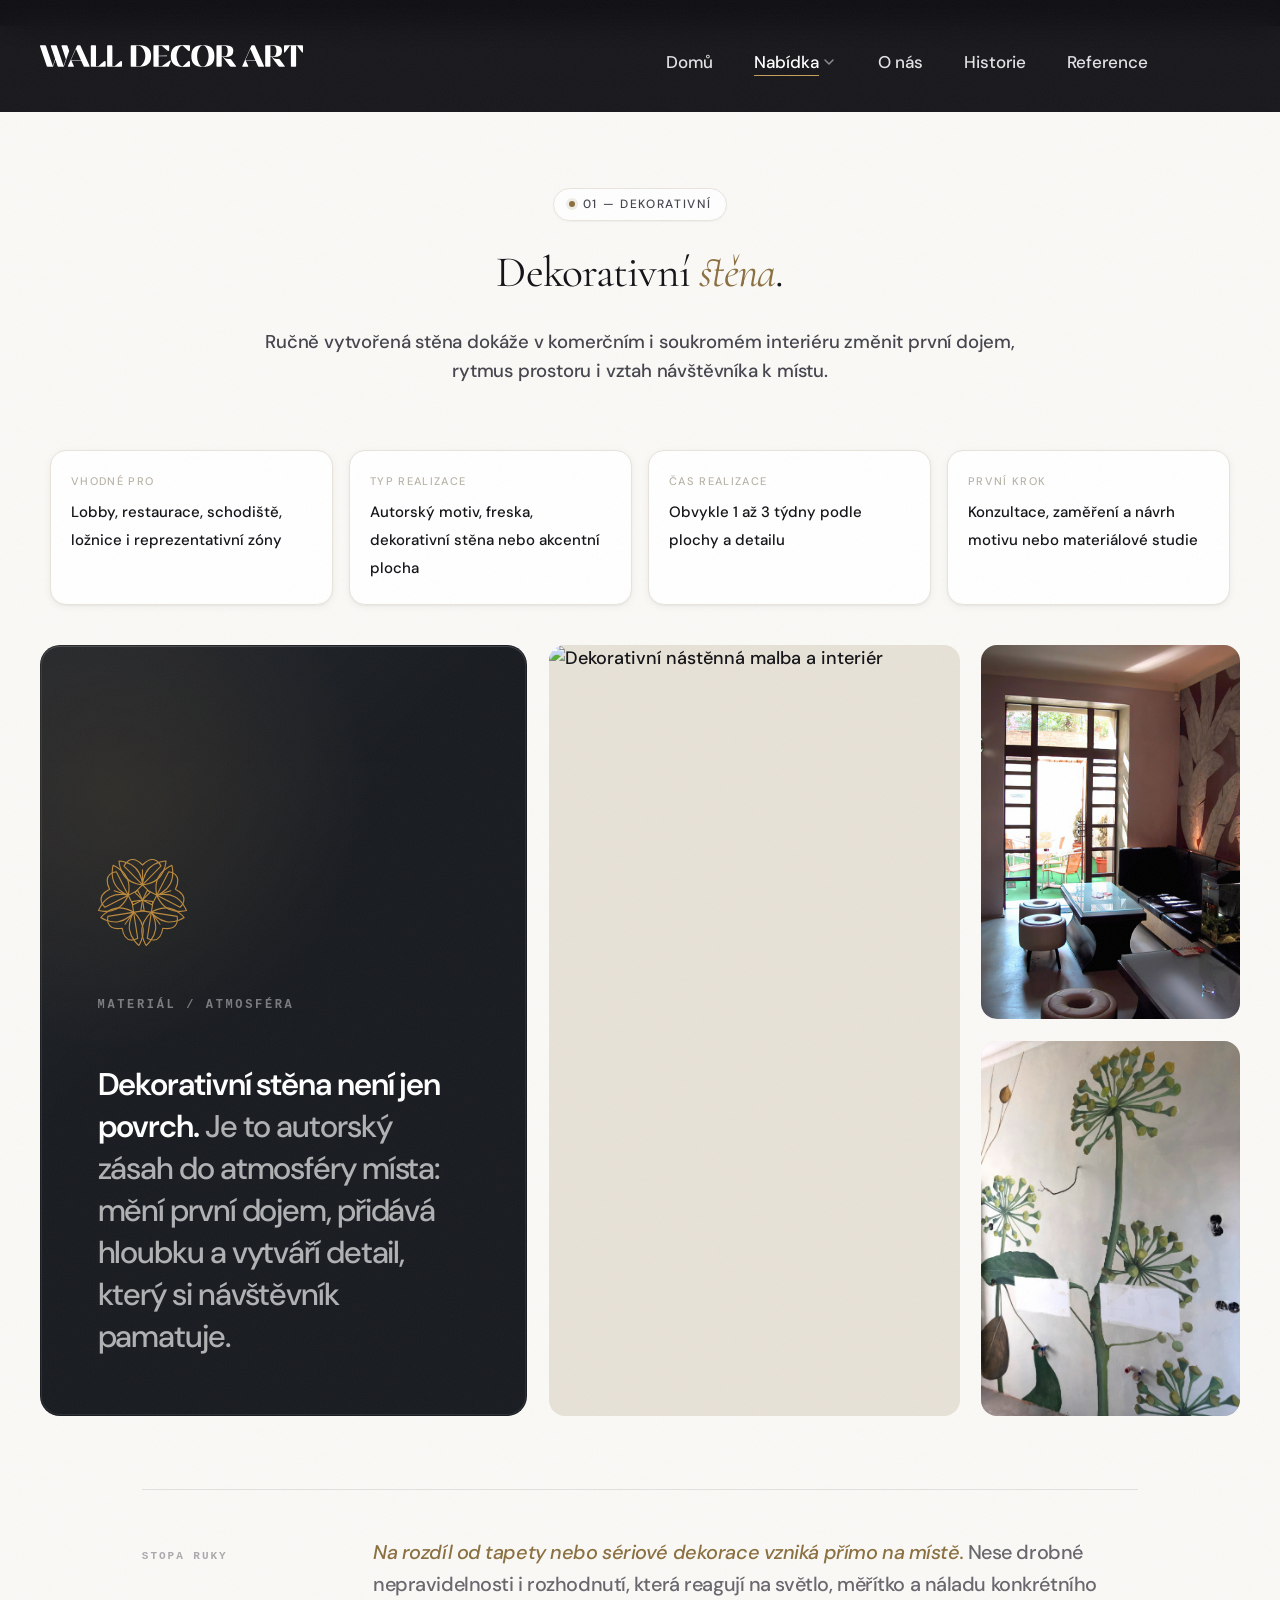
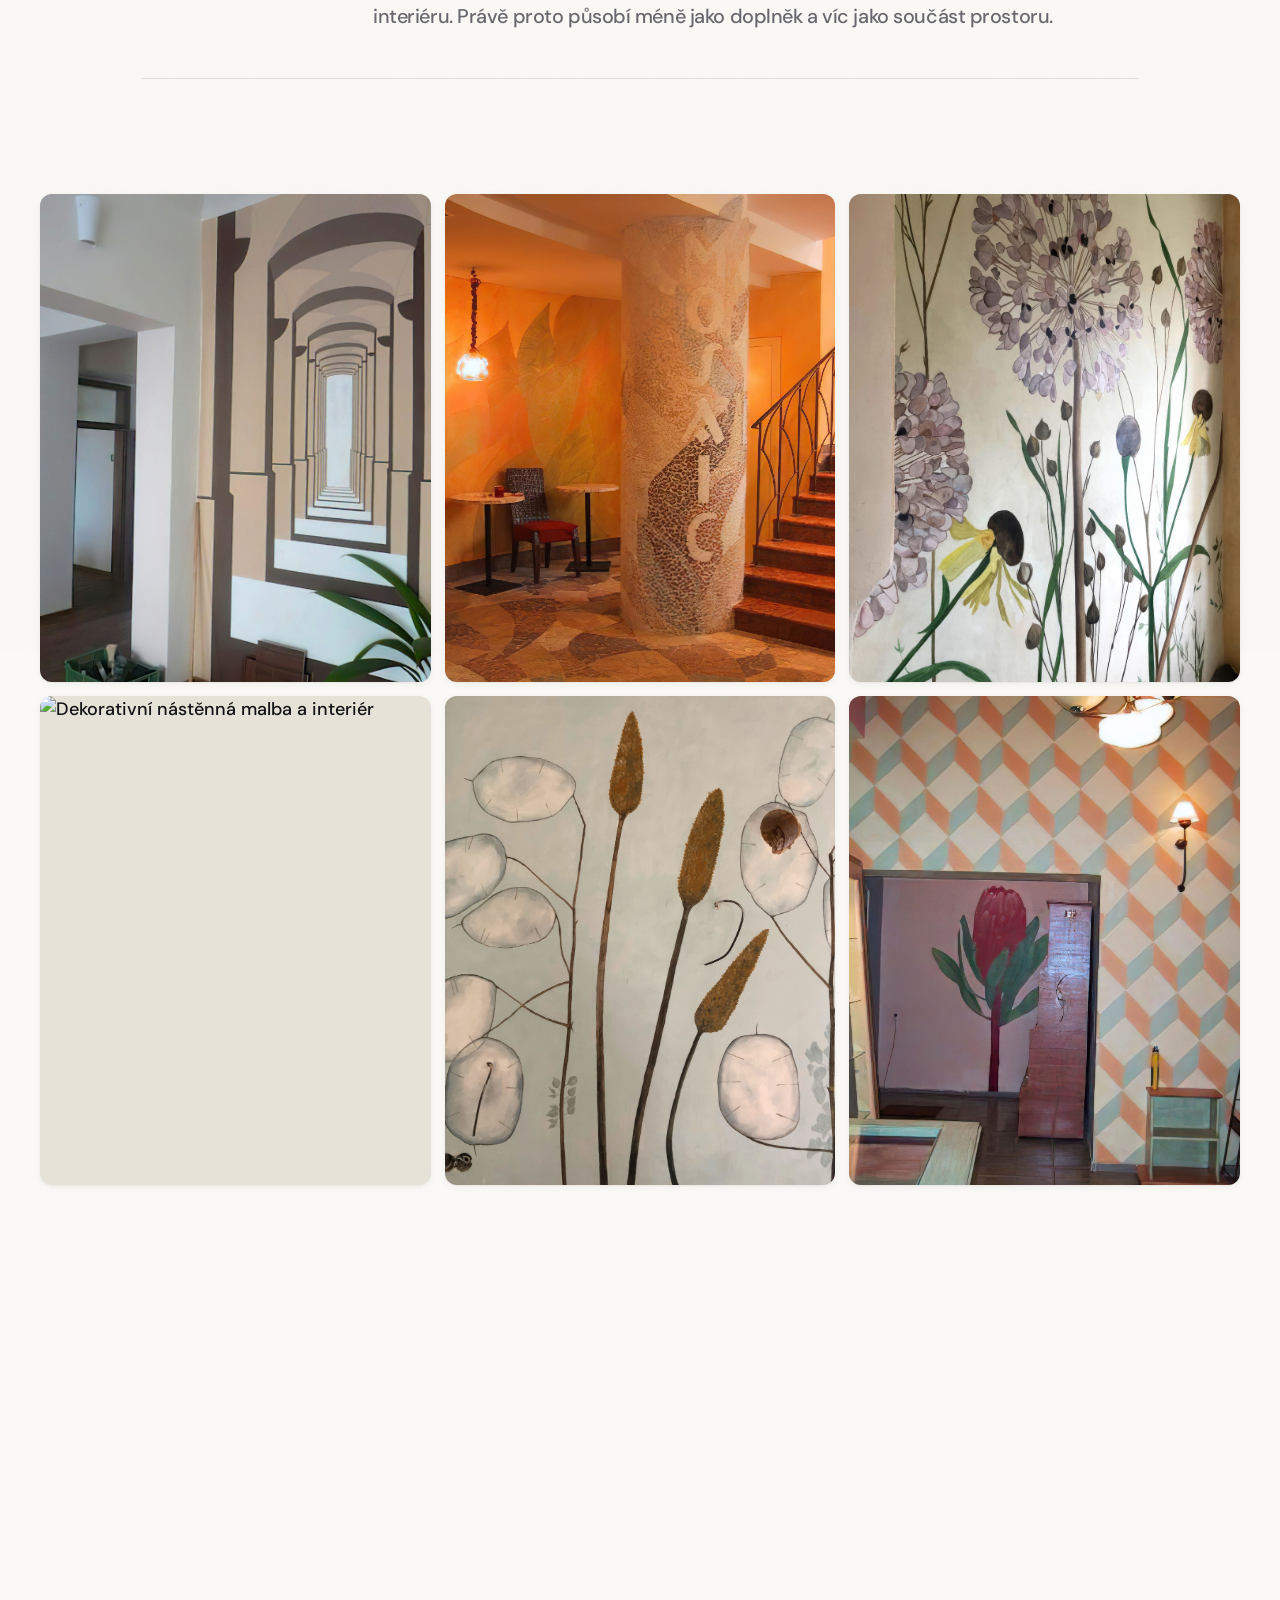
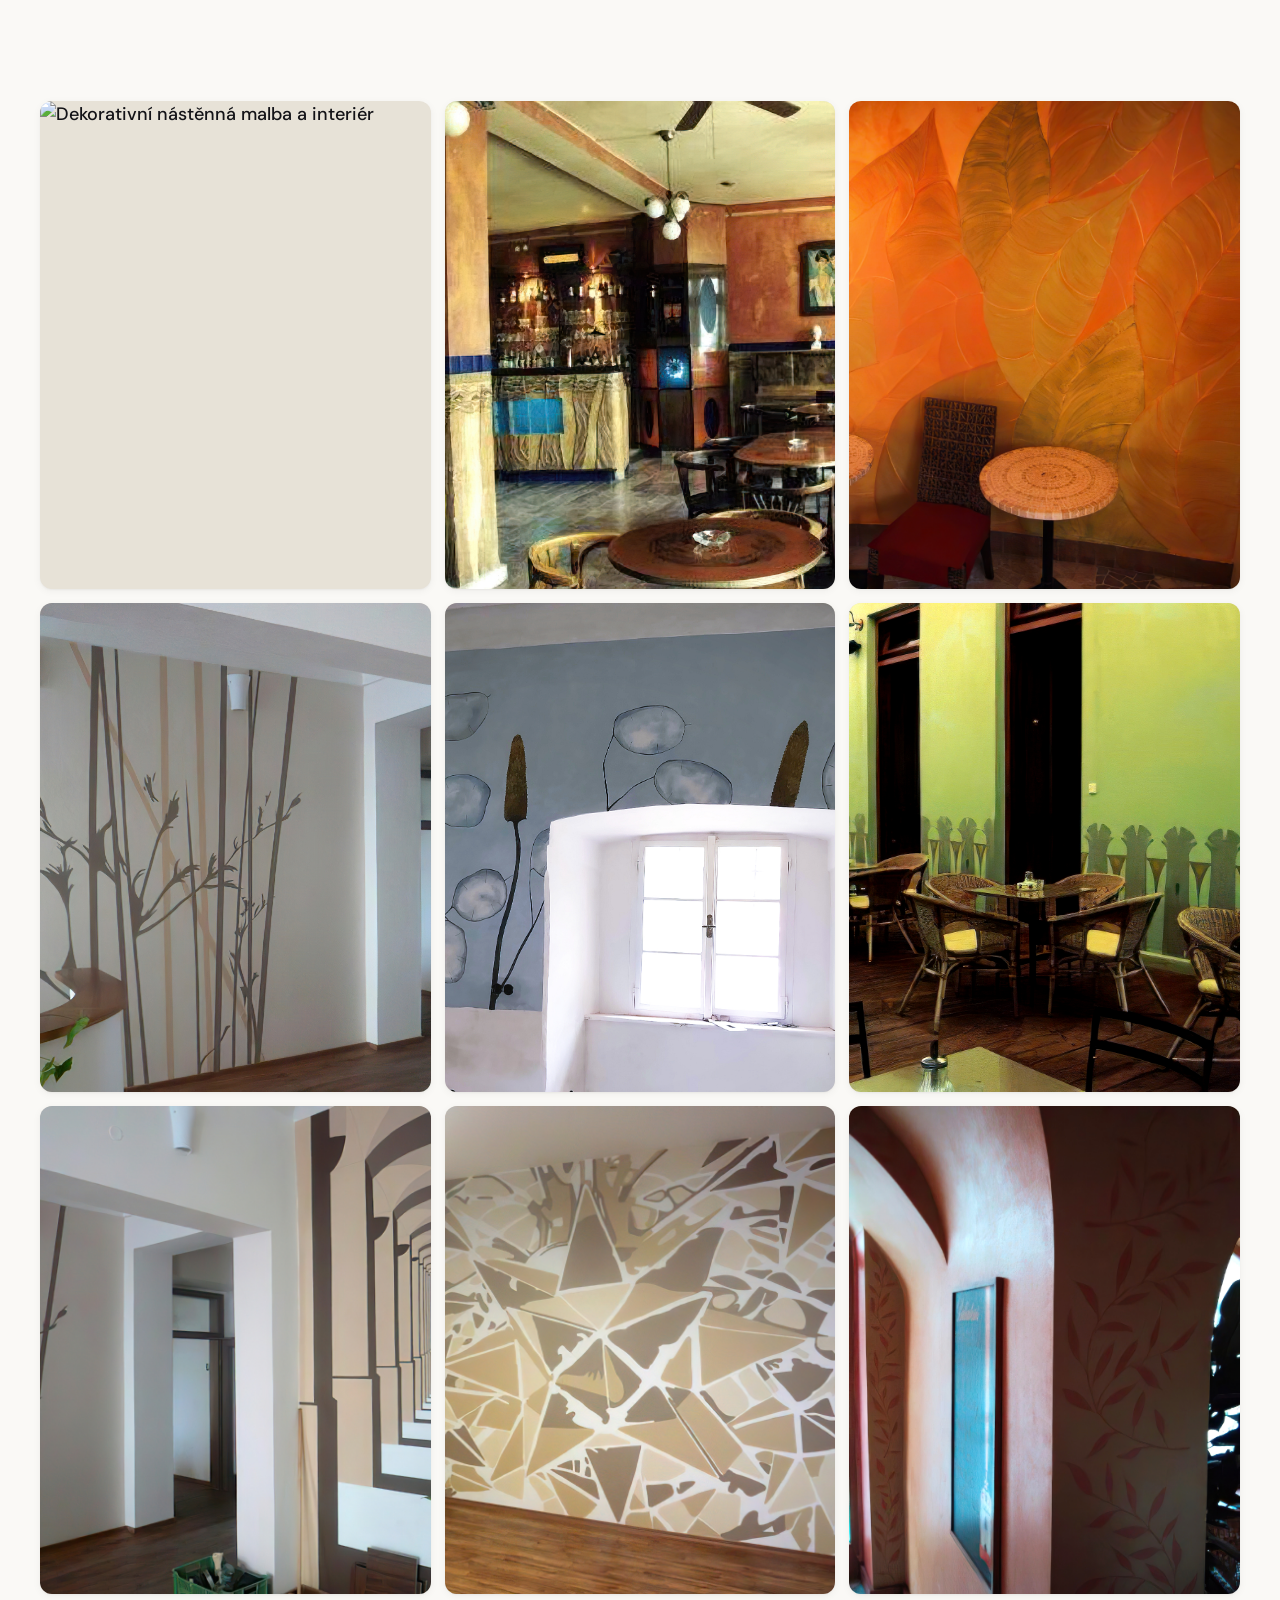
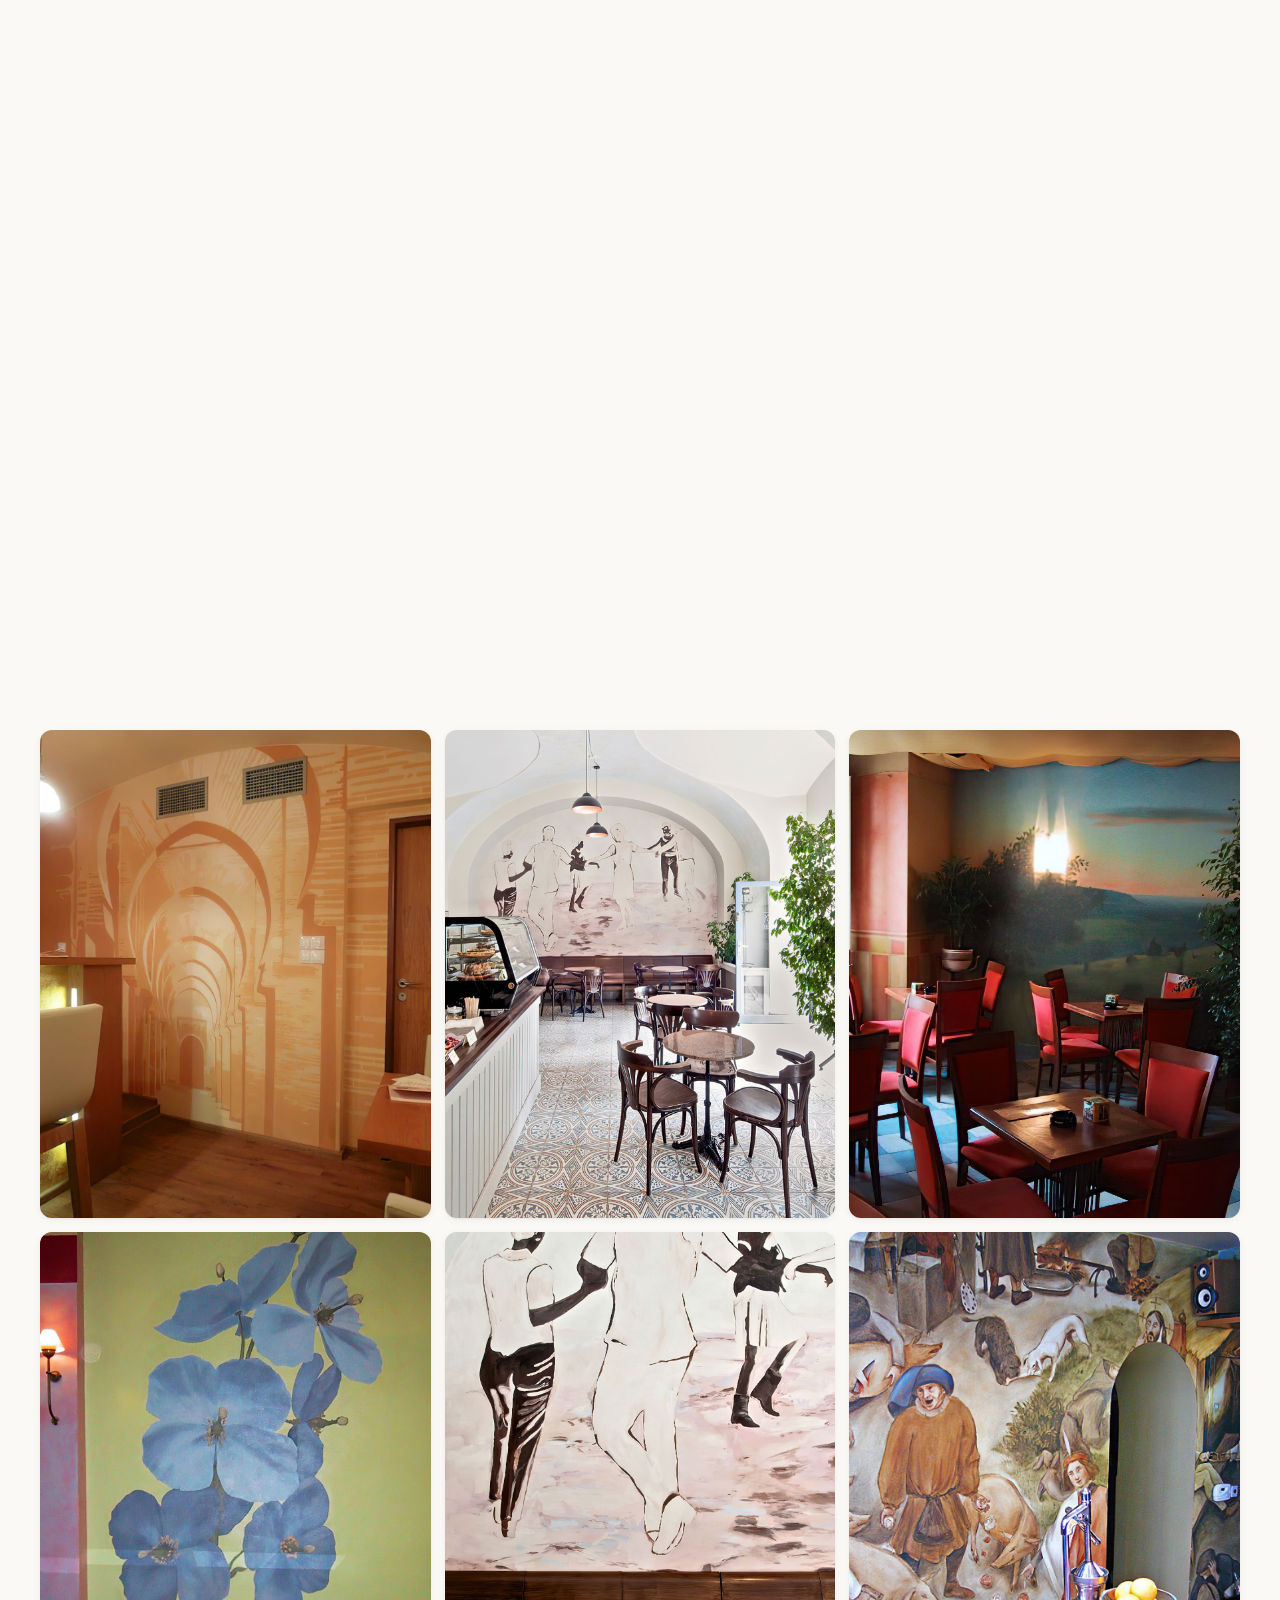
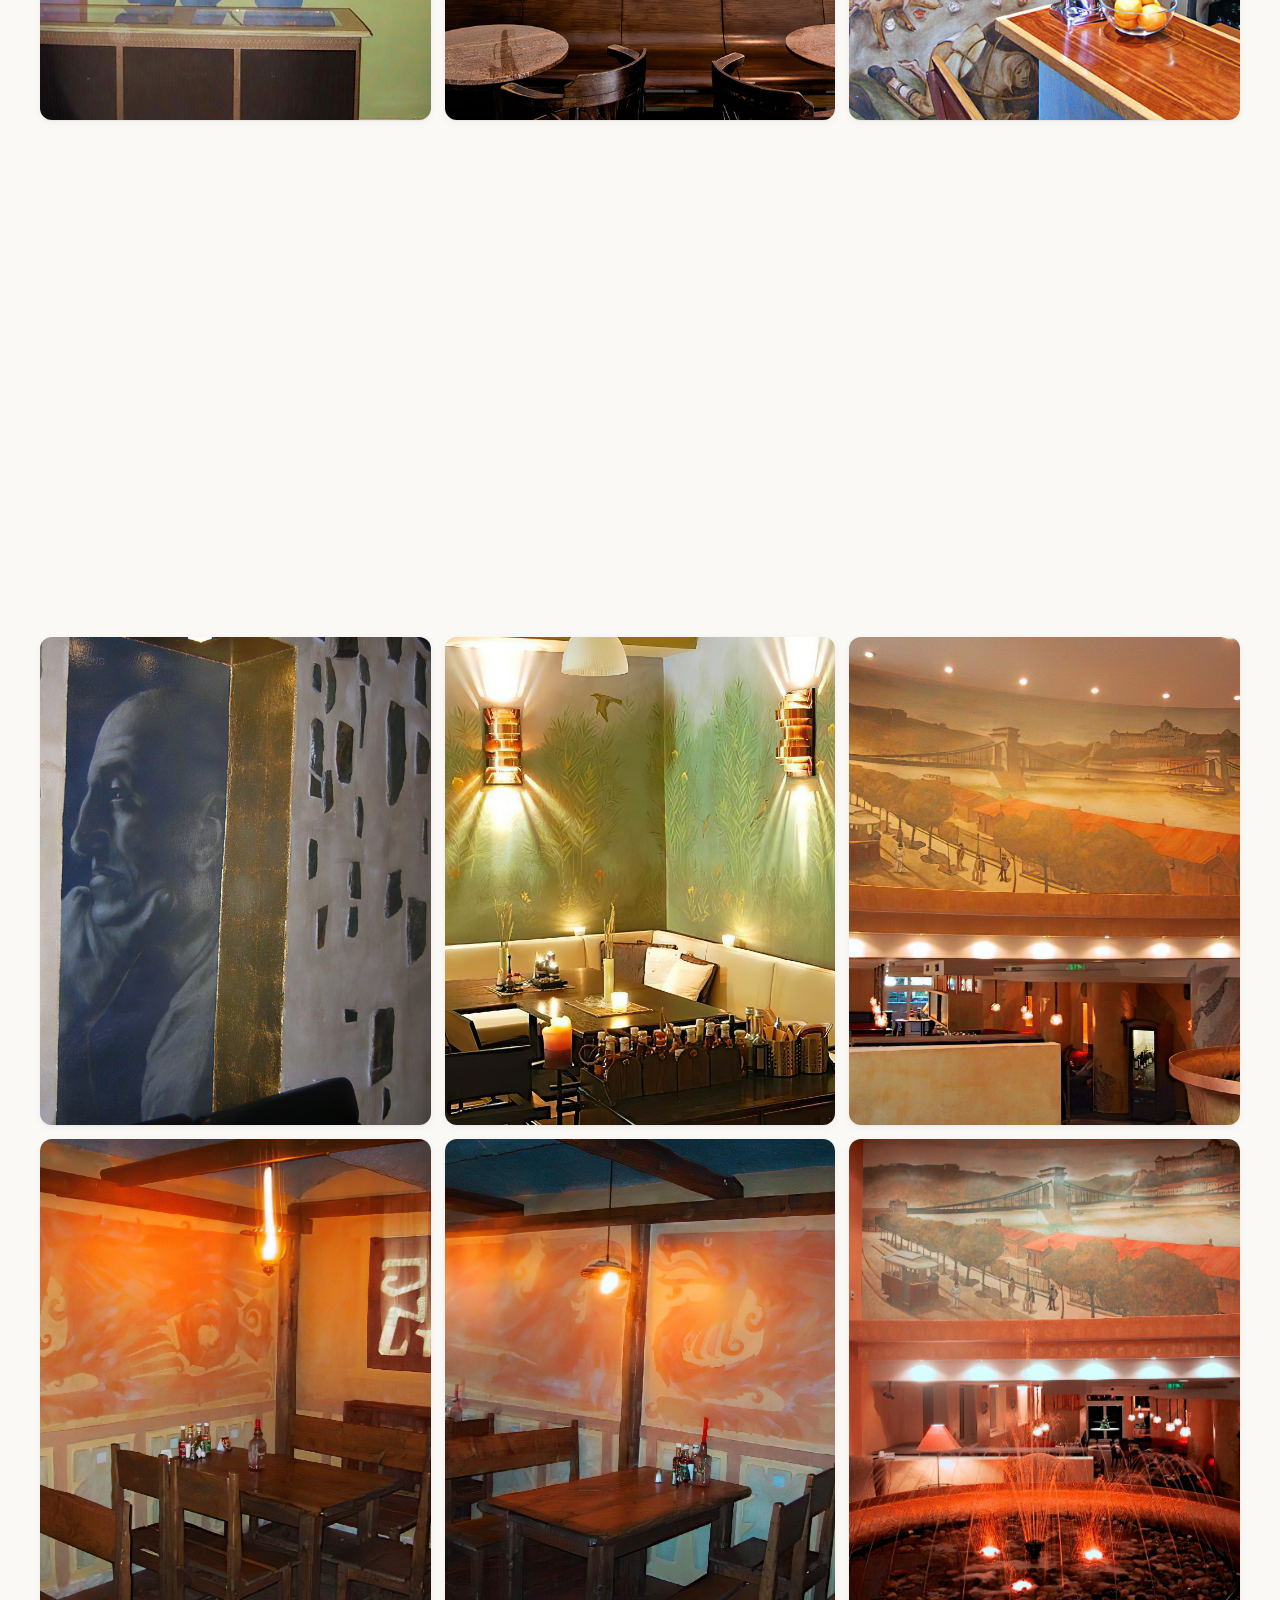
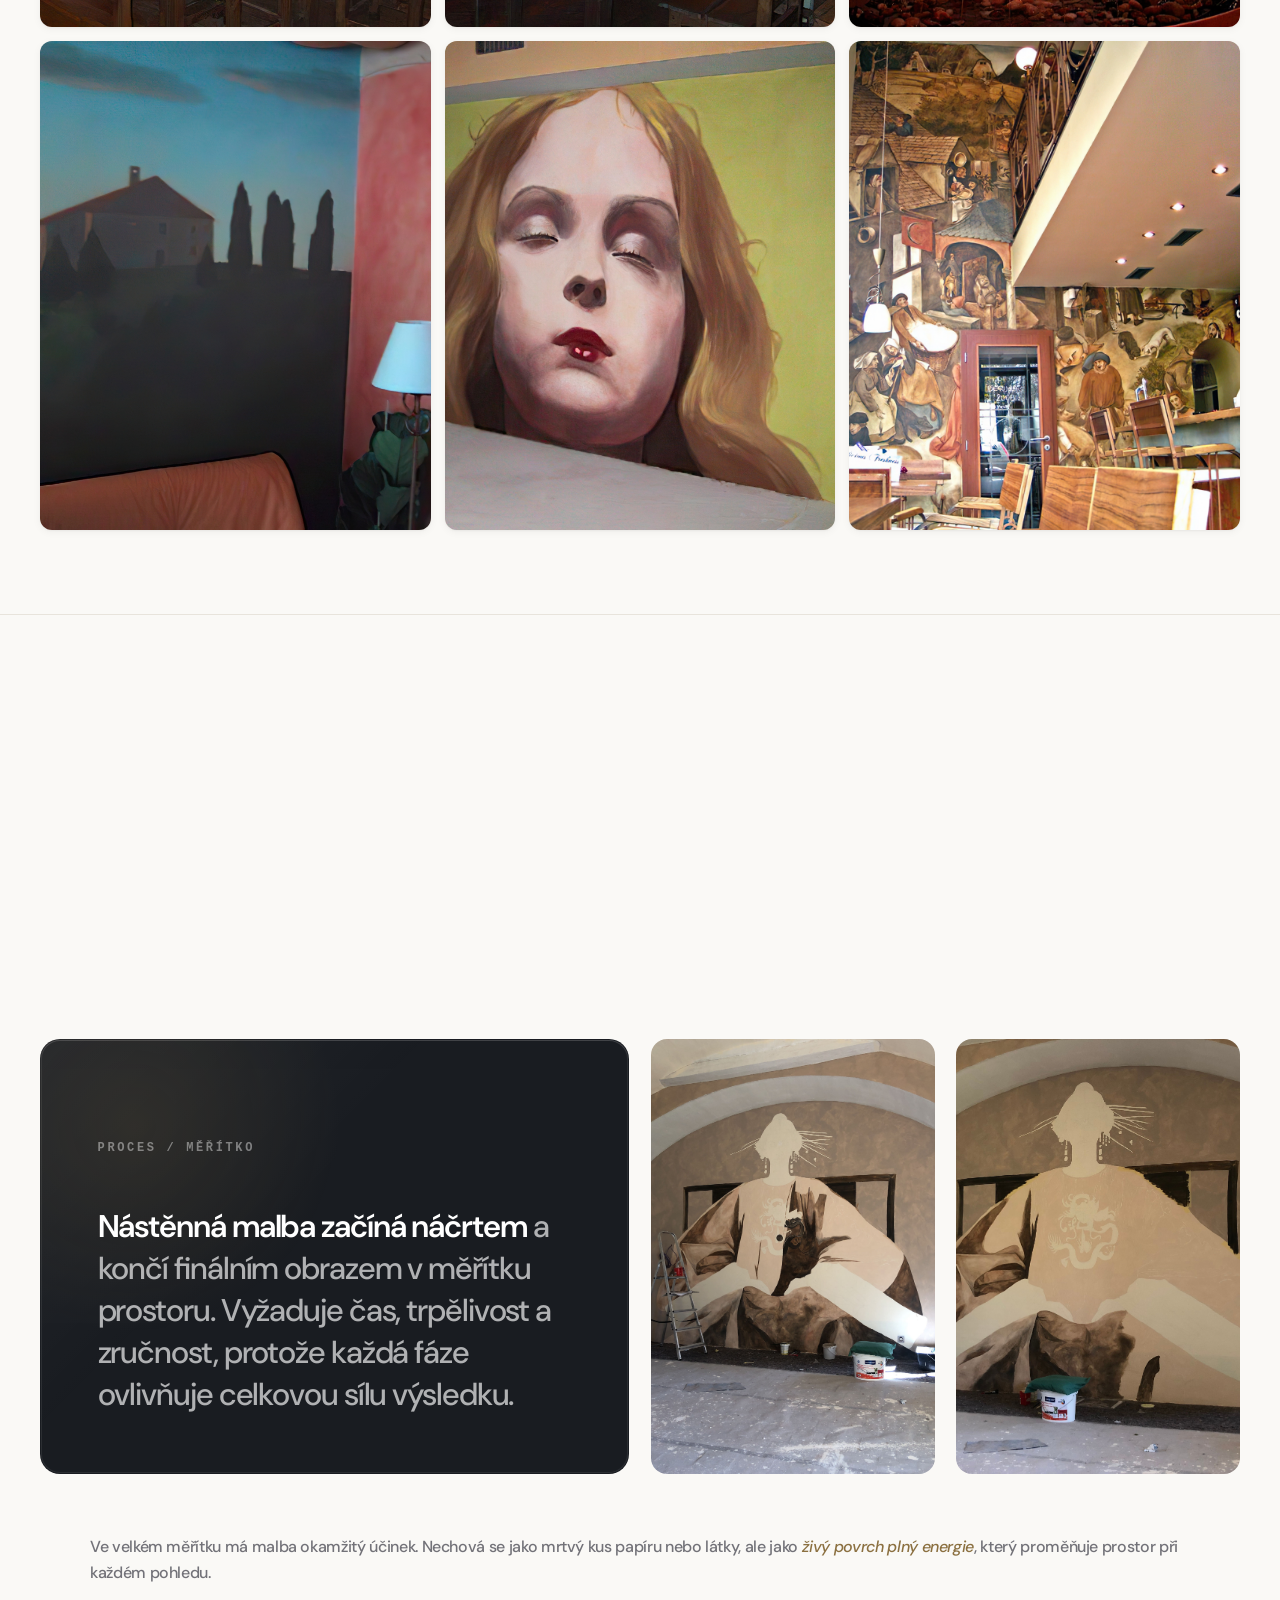
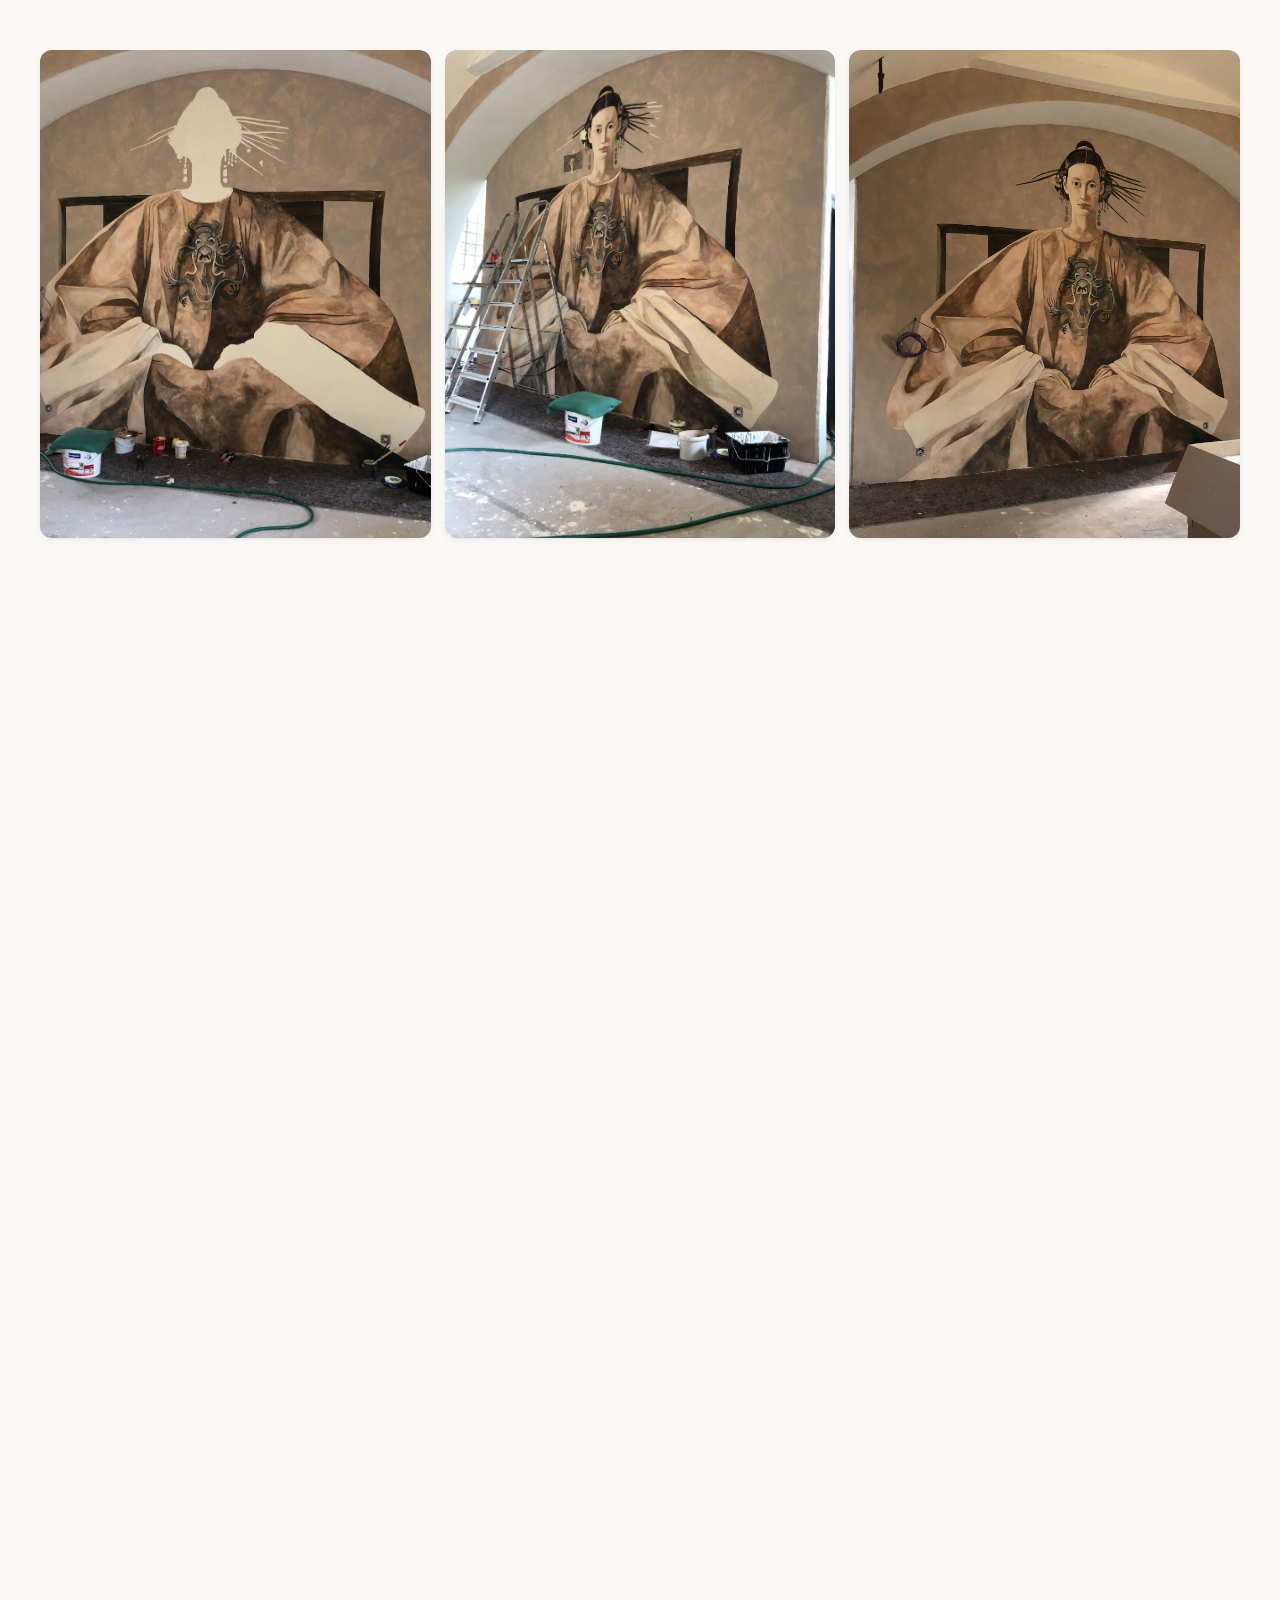
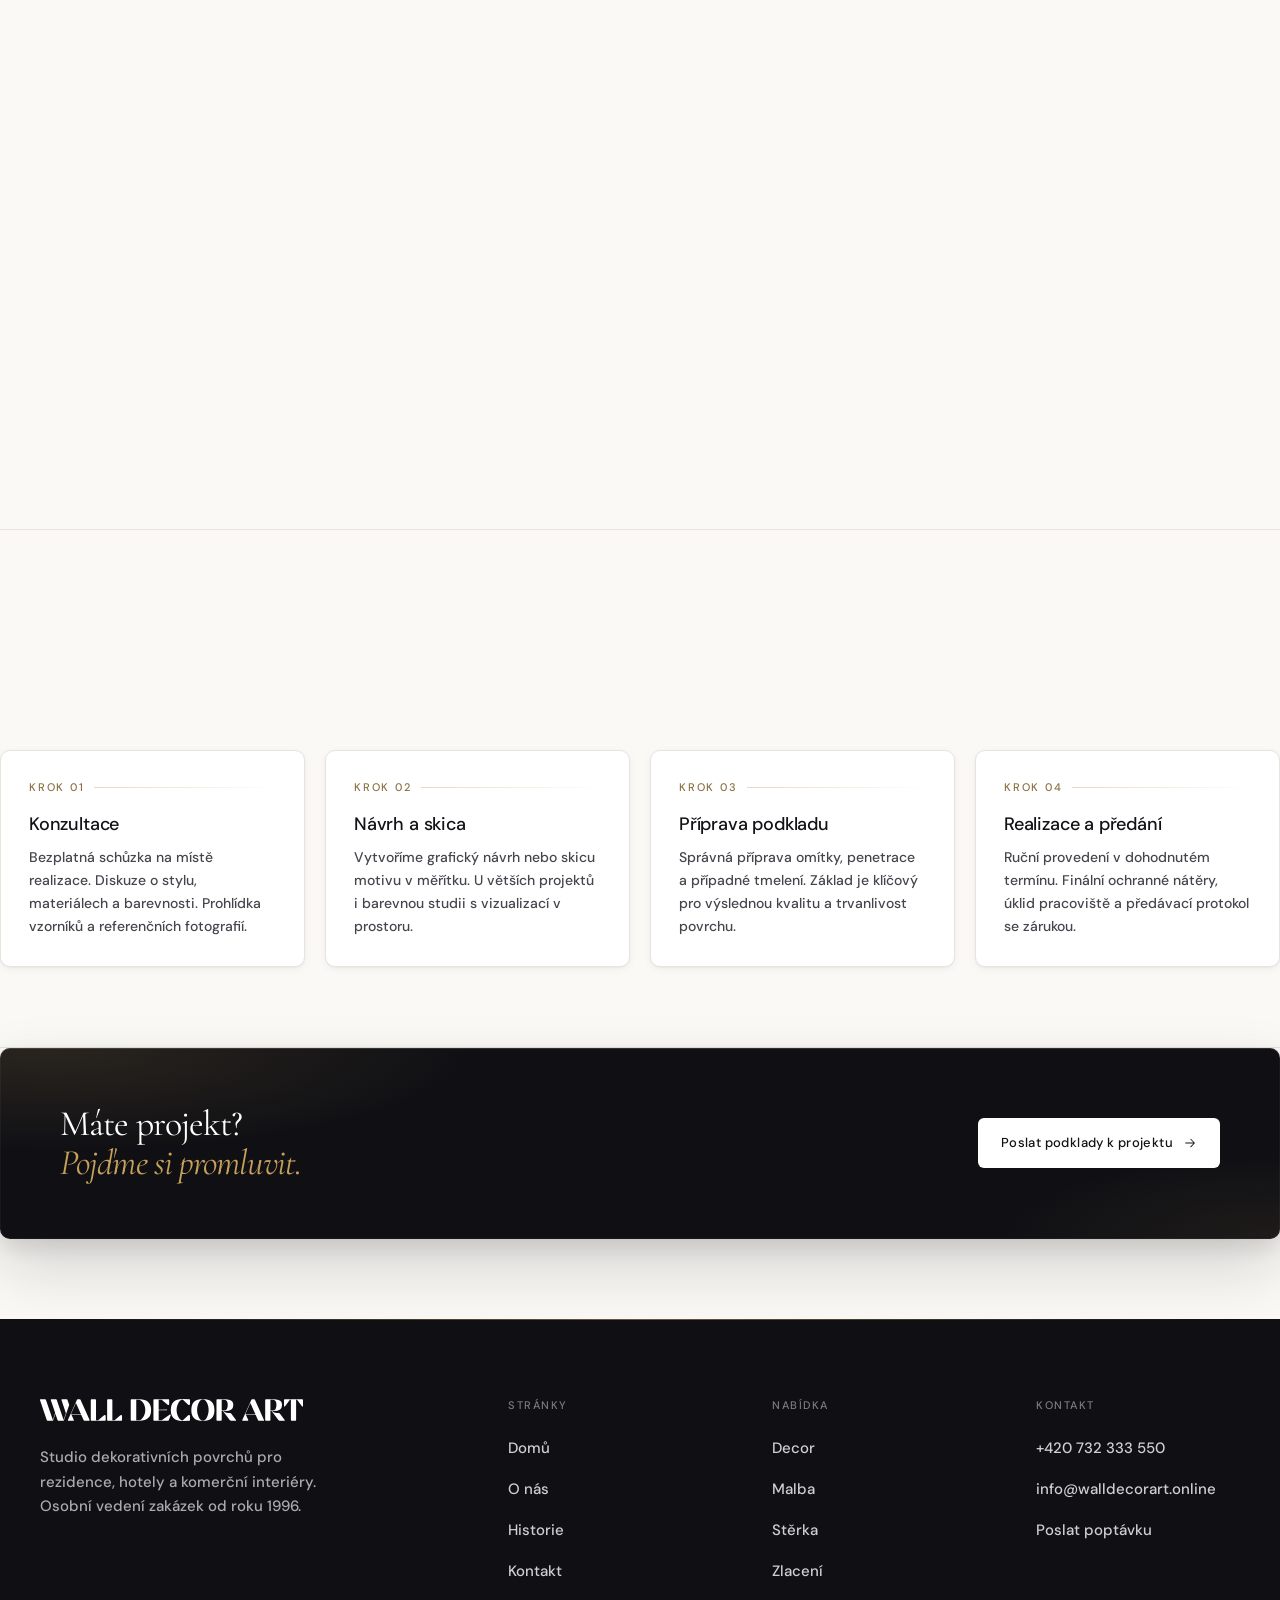
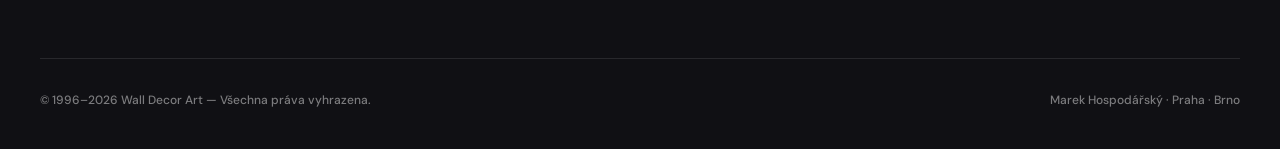
==== commit c23e2de0: "Polish design system: luxury hero CTAs, tighter section spacing, richer hover states - Redesign hero" ====
--- a/decor.html
+++ b/decor.html
@@ -5,9 +5,11 @@
   <meta name="viewport" content="width=device-width, initial-scale=1.0" />
   <meta name="description" content="Autorské nástěnné malby a dekorativní stěny pro rezidence, hotely a komerční interiéry. Návrh motivu, vzorek i finální realizace." />
   <title>Decor a autorské malby — Wall Decor Art</title>
-  <link rel="icon" type="image/svg+xml" href="assets/favicon.svg?v=20260618-1" />
-  <link rel="stylesheet" href="styles/base.css?v=20260618-1" />
-  <link rel="stylesheet" href="styles/sub.css?v=20260618-1" />
+  <link rel="preconnect" href="https://fonts.googleapis.com" />
+  <link rel="preconnect" href="https://fonts.gstatic.com" crossorigin />
+  <link rel="icon" type="image/svg+xml" href="assets/favicon.svg?v=20260706-1" />
+  <link rel="stylesheet" href="styles/base.css?v=20260706-1" />
+  <link rel="stylesheet" href="styles/sub.css?v=20260706-1" />
   <style>
     /* Nav visible from 768px */
     @media (min-width: 768px) {
@@ -220,7 +222,7 @@
   </div>
 </footer>
 
-<script src="scripts/site.js?v=20260618-1"></script>
+<script src="scripts/site.js?v=20260706-1"></script>
 </div>
 </body>
 </html>
--- a/styles/base.css
+++ b/styles/base.css
@@ -2,22 +2,28 @@
 @import url('https://fonts.googleapis.com/css2?family=Cormorant+Garamond:ital,wght@0,400;0,500;0,600;1,400;1,500;1,600&family=DM+Sans:wght@400;500;600&display=swap');
 
 :root {
-  --c-bg:       #FAFAFA;
+  --c-bg:       #FAF9F6;
   --c-surface:  #FFFFFF;
   --c-charcoal: #101014;
   --c-black:    #000000;
-  --c-text:     #101014;
-  --c-text-2:   #3D3D47;
-  --c-muted:    #D0D1DB;
-  --c-border:   #E6E6E6;
-  --c-accent:   #0000EE;
-  --c-accent-2: #0099FF;
+  --c-text:     #131317;
+  --c-text-2:   #45454E;
+  --c-muted:    #B9B4A8;
+  --c-border:   #E8E4DC;
+  --c-accent:   #8B7040;
+  --c-accent-2: #B69660;
   --c-warm:     #8B7040;
-
-  --shadow-1: 0 1px 3px rgba(0,0,0,0.08);
-  --shadow-2: 0 2px 6px rgba(0,0,0,0.12);
-  --shadow-3: 0 4px 12px rgba(0,0,0,0.15);
-  --shadow-4: 0 8px 24px rgba(0,0,0,0.20);
+  --c-gold:     #C6A15B;
+  --c-gold-2:   #E8CF9E;
+
+  --shadow-1: 0 1px 2px rgba(24,20,12,0.04), 0 2px 8px rgba(24,20,12,0.05);
+  --shadow-2: 0 2px 4px rgba(24,20,12,0.05), 0 8px 22px rgba(24,20,12,0.08);
+  --shadow-3: 0 4px 10px rgba(24,20,12,0.07), 0 16px 38px rgba(24,20,12,0.11);
+  --shadow-4: 0 8px 20px rgba(24,20,12,0.10), 0 28px 64px rgba(24,20,12,0.16);
+
+  --ease-out:    cubic-bezier(.16, 1, .3, 1);
+  --ease-smooth: cubic-bezier(.32, .72, 0, 1);
+  --ease-soft:   cubic-bezier(.22, 1, .36, 1);
 
   --r-btn:  6px;
   --r-card: 10px;
@@ -40,13 +46,43 @@
   color: var(--c-text);
   background: var(--c-bg);
   -webkit-font-smoothing: antialiased;
+  -moz-osx-font-smoothing: grayscale;
+  text-rendering: optimizeLegibility;
+  font-kerning: normal;
+  font-optical-sizing: auto;
+  font-feature-settings: "kern" 1, "liga" 1;
 }
 .overflow-guard { overflow-x: hidden; }
 img { max-width: 100%; display: block; }
 a  { color: inherit; text-decoration: none; }
 button { font-family: inherit; cursor: pointer; border: none; background: none; }
-::selection { background: var(--c-accent); color: #fff; }
-:focus-visible { outline: 2px solid var(--c-accent-2); outline-offset: 3px; }
+::selection { background: var(--c-warm); color: #fff; }
+:focus-visible { outline: 2px solid var(--c-accent-2); outline-offset: 3px; border-radius: 2px; }
+
+/* ── Refined scrollbar ── */
+@media (pointer: fine) {
+  ::-webkit-scrollbar { width: 11px; }
+  ::-webkit-scrollbar-track { background: var(--c-bg); }
+  ::-webkit-scrollbar-thumb {
+    background: #C9C3B6;
+    border-radius: 8px;
+    border: 3px solid var(--c-bg);
+  }
+  ::-webkit-scrollbar-thumb:hover { background: var(--c-warm); }
+}
+
+/* ── Scroll progress hairline ── */
+.scroll-progress {
+  position: fixed;
+  top: 0; left: 0;
+  width: 100%;
+  height: 2px;
+  z-index: 10001;
+  background: linear-gradient(90deg, var(--c-warm), var(--c-gold) 60%, var(--c-gold-2));
+  transform-origin: 0 50%;
+  transform: scaleX(0);
+  pointer-events: none;
+}
 .sr-only {
   position: absolute;
   width: 1px;
@@ -72,28 +108,38 @@
 @media (max-width: 767px)  { :root { --pad: 20px; --pad-v: 48px; } body { font-size: 16px; } }
 
 /* ── Typography ── */
-h1, h2, h3 { font-family: var(--font-display); font-weight: 400; letter-spacing: -0.025em; line-height: 1.1; }
+h1, h2, h3 {
+  font-family: var(--font-display); font-weight: 400;
+  letter-spacing: -0.025em; line-height: 1.1;
+  text-wrap: balance;
+  font-feature-settings: "kern" 1, "liga" 1, "dlig" 1;
+}
 h4, h5     { font-family: var(--font); font-weight: 600; letter-spacing: -0.01em; line-height: 1.2; }
 .display { font-size: clamp(44px, 5.8vw, 72px); font-family: var(--font-display); font-weight: 400; }
 .h-xl    { font-size: clamp(38px, 4.4vw, 58px); font-family: var(--font-display); font-weight: 400; }
 .h-l     { font-size: clamp(28px, 3vw, 40px);   font-family: var(--font-display); font-weight: 400; }
 .h-m     { font-size: 20px; font-family: var(--font); font-weight: 600; letter-spacing: -0.01em; }
 .h-s     { font-size: 15px; font-family: var(--font); font-weight: 500; }
-.body    { font-size: 17px; line-height: 1.65; color: var(--c-text-2); font-weight: 400; }
+.body    { font-size: 17px; line-height: 1.65; color: var(--c-text-2); font-weight: 400; text-wrap: pretty; }
 em       { font-style: italic; }
 
 /* ── Pill label ── */
 .pill {
   display: inline-flex; align-items: center; gap: 8px;
   font-family: var(--font-ui); font-size: 12px; font-weight: 500;
-  text-transform: uppercase; letter-spacing: 0.10em;
-  background: #fff; border: 1px solid var(--c-border);
-  border-radius: 999px; padding: 6px 14px;
+  text-transform: uppercase; letter-spacing: 0.14em;
+  background: rgba(255,255,255,.85); border: 1px solid var(--c-border);
+  border-radius: 999px; padding: 6px 15px;
   color: var(--c-text-2);
-}
-.pill .dot { width: 6px; height: 6px; border-radius: 999px; background: var(--c-accent); flex-shrink: 0; }
-.pill.dark { background: rgba(255,255,255,0.08); border-color: rgba(255,255,255,0.18); color: rgba(255,255,255,0.75); }
-.pill.dark .dot { background: #fff; }
+  box-shadow: 0 1px 2px rgba(24,20,12,.04);
+}
+.pill .dot {
+  width: 6px; height: 6px; border-radius: 999px;
+  background: var(--c-warm); flex-shrink: 0;
+  box-shadow: 0 0 0 3px rgba(139,112,64,.12);
+}
+.pill.dark { background: rgba(255,255,255,0.08); border-color: rgba(255,255,255,0.18); color: rgba(255,255,255,0.78); backdrop-filter: blur(8px); -webkit-backdrop-filter: blur(8px); }
+.pill.dark .dot { background: var(--c-gold); box-shadow: 0 0 0 3px rgba(198,161,91,.18), 0 0 12px rgba(198,161,91,.55); }
 
 /* ── Buttons ── */
 .btn {
@@ -106,8 +152,8 @@
   transition: transform .25s ease, background-position .42s cubic-bezier(.16,1,.3,1), color .35s ease, border-color .35s ease, box-shadow .25s ease;
   cursor: pointer;
 }
-.btn-primary { background: var(--c-charcoal); color: #fff; border-color: var(--c-charcoal); }
-.btn-primary:hover { background: #000; border-color: #000; transform: translateY(-1px); }
+.btn-primary { background: var(--c-charcoal); color: #fff; border-color: var(--c-charcoal); box-shadow: 0 1px 2px rgba(16,16,20,.2); }
+.btn-primary:hover { background: #000; border-color: #000; transform: translateY(-1px); box-shadow: 0 10px 26px rgba(16,16,20,.22); }
 .btn-secondary {
   background: linear-gradient(to right, var(--c-charcoal) 50%, #fff 50%);
   background-size: 202% 100%;
@@ -207,10 +253,12 @@
   display: grid;
   place-items: center;
   padding: clamp(18px, 4vw, 56px);
-  background: rgba(16, 16, 20, 0.88);
+  background: rgba(14, 14, 18, 0.82);
+  backdrop-filter: blur(14px) saturate(120%);
+  -webkit-backdrop-filter: blur(14px) saturate(120%);
   opacity: 0;
   pointer-events: none;
-  transition: opacity .22s ease;
+  transition: opacity .32s ease;
 }
 
 .image-lightbox.open {
@@ -222,12 +270,42 @@
   width: auto;
   height: auto;
   max-width: min(94vw, 1600px);
-  max-height: 88vh;
+  max-height: 86vh;
   object-fit: contain;
   border-radius: 8px;
-  box-shadow: 0 28px 90px rgba(0,0,0,0.44);
+  box-shadow: 0 40px 120px rgba(0,0,0,0.55), 0 0 0 1px rgba(255,255,255,.07);
   cursor: zoom-out;
-}
+  transform: scale(.94) translateY(10px);
+  transition: transform .45s var(--ease-out);
+}
+.image-lightbox.open .image-lightbox-img {
+  transform: scale(1) translateY(0);
+}
+
+.image-lightbox-caption {
+  position: fixed;
+  left: 50%;
+  bottom: clamp(16px, 3vw, 30px);
+  transform: translateX(-50%) translateY(6px);
+  max-width: min(86vw, 720px);
+  padding: 8px 18px;
+  border-radius: 999px;
+  background: rgba(20,20,24,.72);
+  border: 1px solid rgba(255,255,255,.1);
+  color: rgba(255,255,255,.82);
+  font-family: var(--font-ui);
+  font-size: 12px;
+  letter-spacing: .06em;
+  text-align: center;
+  white-space: nowrap;
+  overflow: hidden;
+  text-overflow: ellipsis;
+  opacity: 0;
+  transition: opacity .4s ease .12s, transform .4s var(--ease-out) .12s;
+  pointer-events: none;
+}
+.image-lightbox.open .image-lightbox-caption { opacity: 1; transform: translateX(-50%) translateY(0); }
+.image-lightbox-caption:empty { display: none; }
 
 .image-lightbox-close {
   position: fixed;
@@ -246,7 +324,9 @@
   line-height: 1;
   cursor: pointer;
   box-shadow: 0 14px 40px rgba(0,0,0,0.22);
-}
+  transition: transform .35s var(--ease-out), background .25s ease;
+}
+.image-lightbox-close:hover { transform: rotate(90deg); background: #fff; }
 
 @media (max-width: 640px) {
   .image-lightbox {
@@ -264,14 +344,22 @@
   }
 }
 
-/* ── Reveal animation ── */
-.reveal { opacity: 0; transform: translateY(28px); transition: opacity .75s ease, transform .75s ease; }
-.reveal.in { opacity: 1; transform: none; }
-.reveal-d1 { transition-delay: .08s; }
-.reveal-d2 { transition-delay: .16s; }
-.reveal-d3 { transition-delay: .24s; }
-.reveal-d4 { transition-delay: .32s; }
-@media (prefers-reduced-motion: reduce) { .reveal { opacity: 1; transform: none; transition: none; } }
+/* ── Reveal animation — soft rise + focus pull ── */
+.reveal {
+  opacity: 0;
+  transform: translateY(30px);
+  filter: blur(7px);
+  transition:
+    opacity  .9s var(--ease-soft),
+    transform .9s var(--ease-soft),
+    filter   .9s var(--ease-soft);
+}
+.reveal.in { opacity: 1; transform: none; filter: none; }
+.reveal-d1 { transition-delay: .09s; }
+.reveal-d2 { transition-delay: .18s; }
+.reveal-d3 { transition-delay: .27s; }
+.reveal-d4 { transition-delay: .36s; }
+@media (prefers-reduced-motion: reduce) { .reveal { opacity: 1; transform: none; filter: none; transition: none; } }
 
 /* ── Header ── */
 .site-header {
@@ -333,9 +421,17 @@
   color: rgba(255,255,255,0.88);
   line-height: 1.7;
   white-space: nowrap;
-  transition: color .2s, background .2s;
-}
-.nav-links a:hover, .nav-links a.active { color: #fff; background: transparent; }
+  text-decoration: underline;
+  text-decoration-color: transparent;
+  text-decoration-thickness: 1px;
+  text-underline-offset: 7px;
+  transition: color .25s ease, text-decoration-color .35s var(--ease-out);
+}
+.nav-links a:hover, .nav-links a.active {
+  color: #fff;
+  background: transparent;
+  text-decoration-color: var(--c-gold);
+}
 
 .has-dropdown { position: relative; }
 .has-dropdown > a { white-space: nowrap; }
@@ -355,26 +451,41 @@
 
 .dropdown {
   position: absolute; top: calc(100% + 6px); left: 50%;
-  transform: translate(-50%, 10px);
-  background: #101014; border: 1px solid rgba(255,255,255,0.14);
+  transform: translate(-50%, 12px) scale(.985);
+  transform-origin: top center;
+  background: rgba(18,18,22,.94); border: 1px solid rgba(255,255,255,0.14);
   border-radius: 12px; padding: 8px;
-  min-width: 210px; box-shadow: var(--shadow-3);
+  min-width: 210px;
+  box-shadow: 0 1px 0 rgba(255,255,255,.06) inset, var(--shadow-4);
+  backdrop-filter: blur(18px) saturate(160%);
+  -webkit-backdrop-filter: blur(18px) saturate(160%);
   opacity: 0; visibility: hidden;
-  transition: opacity .22s ease, transform .22s ease, visibility 0s linear .22s;
+  transition: opacity .28s var(--ease-out), transform .28s var(--ease-out), visibility 0s linear .28s;
 }
 .has-dropdown:hover .dropdown,
 .has-dropdown:focus-within .dropdown {
-  opacity: 1; visibility: visible; transform: translate(-50%, 0);
-  transition: opacity .22s ease, transform .22s ease;
+  opacity: 1; visibility: visible; transform: translate(-50%, 0) scale(1);
+  transition: opacity .28s var(--ease-out), transform .28s var(--ease-out);
 }
 .dropdown a {
   display: flex; align-items: center; gap: 10px;
   padding: 11px 14px; border-radius: 8px;
   font-size: 14px; font-family: var(--font); font-weight: 500;
   color: rgba(255,255,255,0.86);
-}
-.dropdown a:hover { background: rgba(255,255,255,0.08); color: #fff; }
-.dropdown a .num { font-family: var(--font-ui); font-size: 11px; color: rgba(255,255,255,0.45); margin-left: auto; }
+  opacity: 0;
+  transform: translateY(5px);
+  transition: opacity .3s ease, transform .3s var(--ease-out), background .2s ease, color .2s ease, padding-left .25s var(--ease-out);
+}
+.has-dropdown:hover .dropdown a,
+.has-dropdown:focus-within .dropdown a {
+  opacity: 1; transform: translateY(0);
+}
+.has-dropdown:hover .dropdown a:nth-child(1) { transition-delay: .04s; }
+.has-dropdown:hover .dropdown a:nth-child(2) { transition-delay: .09s; }
+.has-dropdown:hover .dropdown a:nth-child(3) { transition-delay: .14s; }
+.has-dropdown:hover .dropdown a:nth-child(4) { transition-delay: .19s; }
+.dropdown a:hover { background: rgba(255,255,255,0.08); color: #fff; padding-left: 18px; transition-delay: 0s; }
+.dropdown a .num { font-family: var(--font-ui); font-size: 11px; color: rgba(198,161,91,.75); margin-left: auto; letter-spacing: .08em; }
 
 .nav-cta {
   grid-column: 2;
@@ -427,18 +538,31 @@
   border: none; border-bottom: 1px solid rgba(255,255,255,0.2);
   padding: 14px 0; font-family: var(--font); font-size: 16px;
   color: #fff; outline: none;
-  transition: border-color .2s ease;
-}
-.input:focus { border-bottom-color: #fff; }
-.input::placeholder { color: rgba(255,255,255,0.4); }
+  background-image: linear-gradient(90deg, var(--c-gold), var(--c-gold-2));
+  background-repeat: no-repeat;
+  background-position: 0 100%;
+  background-size: 0% 1px;
+  transition: border-color .35s ease, background-size .5s var(--ease-out);
+}
+.input:focus { border-bottom-color: rgba(255,255,255,.35); background-size: 100% 1px; }
+.input::placeholder { color: rgba(255,255,255,0.4); transition: opacity .3s ease; }
+.input:focus::placeholder { opacity: .55; }
 .input.light { color: var(--c-text); border-bottom-color: var(--c-border); }
 .input.light::placeholder { color: var(--c-muted); }
 .input.light:focus { border-bottom-color: var(--c-text); }
 
 /* ── Footer ── */
 .site-footer {
+  position: relative;
   background: var(--c-charcoal); color: #fff;
   padding: 80px 0 40px;
+}
+.site-footer::before {
+  content: '';
+  position: absolute;
+  top: 0; left: 0; right: 0;
+  height: 1px;
+  background: linear-gradient(90deg, transparent 4%, rgba(198,161,91,.5) 50%, transparent 96%);
 }
 .footer-grid {
   display: grid; grid-template-columns: 2fr 1fr 1fr 1fr; gap: 60px;
@@ -454,8 +578,15 @@
 }
 .footer-col ul { list-style: none; }
 .footer-col li { margin-bottom: 13px; }
-.footer-col a { color: rgba(255,255,255,0.8); font-size: 15px; transition: color .2s; }
-.footer-col a:hover { color: #fff; }
+.footer-col a {
+  color: rgba(255,255,255,0.8); font-size: 15px;
+  text-decoration: underline;
+  text-decoration-color: transparent;
+  text-decoration-thickness: 1px;
+  text-underline-offset: 5px;
+  transition: color .25s ease, text-decoration-color .35s var(--ease-out);
+}
+.footer-col a:hover { color: #fff; text-decoration-color: var(--c-gold); }
 .footer-bottom {
   display: flex; justify-content: space-between; align-items: center;
   padding-top: 32px;
@@ -479,11 +610,12 @@
   transition: color .2s ease;
 }
 .faq-item summary::-webkit-details-marker { display: none; }
-.faq-item summary:hover { color: var(--c-accent); }
+.faq-item summary:hover { color: var(--c-warm); }
+.faq-item summary:hover .plus { border-color: var(--c-warm); transform: rotate(90deg); }
 .plus {
   width: 28px; height: 28px; border-radius: 999px;
   border: 1px solid var(--c-border); flex-shrink: 0; position: relative;
-  transition: background .3s, border-color .3s, transform .3s;
+  transition: background .35s ease, border-color .35s ease, transform .45s var(--ease-out);
 }
 .plus::before, .plus::after {
   content: ''; position: absolute; inset: 0; margin: auto;
@@ -491,18 +623,45 @@
 }
 .plus::before { width: 12px; height: 1.5px; }
 .plus::after  { width: 1.5px; height: 12px; transition: transform .3s ease; }
-.faq-item[open] .plus { background: var(--c-text); border-color: var(--c-text); }
+.faq-item[open] .plus { background: var(--c-warm); border-color: var(--c-warm); }
 .faq-item[open] .plus::before, .faq-item[open] .plus::after { background: #fff; }
 .faq-item[open] .plus::after { transform: rotate(90deg); }
 .faq-answer { padding-bottom: 24px; color: var(--c-text-2); font-size: 16px; line-height: 1.7; max-width: 680px; }
+.faq-item[open] .faq-answer { animation: faq-in .5s var(--ease-out) both; }
+@keyframes faq-in {
+  from { opacity: 0; transform: translateY(-6px); }
+  to   { opacity: 1; transform: none; }
+}
+@media (prefers-reduced-motion: reduce) { .faq-item[open] .faq-answer { animation: none; } }
 @media (max-width: 1023px) { .faq-grid { grid-template-columns: 1fr; gap: 32px; } }
 
 /* ── Contact block ── */
 .contact-block {
+  position: relative;
   background: var(--c-charcoal); color: #fff;
   border-radius: var(--r-card); padding: 48px;
   display: grid; grid-template-columns: minmax(280px, .82fr) minmax(0, 1fr); gap: 44px;
-}
+  overflow: hidden;
+  box-shadow: var(--shadow-4);
+}
+.contact-block::before {
+  content: '';
+  position: absolute;
+  inset: 0;
+  pointer-events: none;
+  background:
+    radial-gradient(ellipse 60% 50% at 8% 0%, rgba(198,161,91,.13), transparent 60%),
+    radial-gradient(ellipse 50% 60% at 100% 100%, rgba(198,161,91,.07), transparent 55%);
+}
+.contact-block::after {
+  content: '';
+  position: absolute;
+  inset: 0;
+  border-radius: inherit;
+  pointer-events: none;
+  box-shadow: inset 0 1px 0 rgba(255,255,255,.09), inset 0 0 0 1px rgba(255,255,255,.045);
+}
+.contact-block > * { position: relative; z-index: 1; }
 .contact-block h2 { font-size: clamp(26px, 3vw, 38px); }
 .contact-title { margin-top: 16px; max-width: 10ch; }
 .contact-intro {
--- a/styles/sub.css
+++ b/styles/sub.css
@@ -39,7 +39,10 @@
   border: 1px solid var(--c-border);
   border-radius: 16px;
   background: #fff;
-}
+  box-shadow: var(--shadow-1);
+  transition: box-shadow .4s ease, border-color .4s ease, translate .4s var(--ease-out);
+}
+.fact-card:hover { box-shadow: var(--shadow-2); border-color: #DCD5C6; translate: 0 -3px; }
 .fact-card .lbl {
   display: block;
   margin-bottom: 8px;
@@ -90,8 +93,8 @@
 .g-tile.tall { aspect-ratio: 3/4; }
 .g-tile.wide { grid-column: span 2; aspect-ratio: 16/9; }
 .g-tile.square { aspect-ratio: 1/1; }
-.g-tile .ph { height: 100%; transition: transform .8s ease; }
-.g-tile:hover .ph { transform: scale(1.05); }
+.g-tile .ph { height: 100%; transition: transform 1s var(--ease-smooth), filter 1s var(--ease-smooth); }
+.g-tile:hover .ph { transform: scale(1.05); filter: saturate(1.05); }
 .g-tile .cap {
   position: absolute; left: 14px; bottom: 14px;
   background: rgba(255,255,255,0.95); backdrop-filter: blur(6px);
@@ -120,10 +123,20 @@
 .process-step {
   background: #fff; border: 1px solid var(--c-border);
   border-radius: var(--r-card); padding: 28px;
-}
+  box-shadow: var(--shadow-1);
+  transition: box-shadow .4s ease, border-color .4s ease, translate .4s var(--ease-out);
+}
+.process-step:hover { box-shadow: var(--shadow-2); border-color: #DCD5C6; translate: 0 -4px; }
 .process-step .n {
   font-family: var(--font-ui); font-size: 11px; letter-spacing: 0.16em;
-  text-transform: uppercase; color: var(--c-muted); margin-bottom: 18px;
+  text-transform: uppercase; color: var(--c-warm); margin-bottom: 18px;
+  display: flex; align-items: center; gap: 10px;
+}
+.process-step .n::after {
+  content: '';
+  flex: 1;
+  height: 1px;
+  background: linear-gradient(90deg, rgba(198,161,91,.4), transparent);
 }
 .process-step h4 { font-size: 18px; font-weight: 500; margin-bottom: 10px; letter-spacing: -0.01em; }
 .process-step p { color: var(--c-text-2); font-size: 14px; line-height: 1.65; }
@@ -140,7 +153,8 @@
 .highlight.rev .hl-img { order: 2; }
 .highlight.rev .hl-text { order: 1; }
 .hl-img { border-radius: var(--r-card); overflow: hidden; aspect-ratio: 4/3; box-shadow: var(--shadow-3); background: #d0c8b5; }
-.hl-img .ph { height: 100%; }
+.hl-img .ph { height: 100%; transition: transform 1.2s var(--ease-smooth), filter 1.2s var(--ease-smooth); }
+.hl-img:hover .ph { transform: scale(1.03); filter: saturate(1.05); }
 .hl-text { display: flex; flex-direction: column; gap: 20px; }
 .hl-text h2 { font-size: clamp(28px, 3.2vw, 42px); }
 .hl-text h2 em { font-style: italic; color: var(--c-warm); }
@@ -457,7 +471,7 @@
   box-shadow: var(--shadow-1);
 }
 .decor-photo::after {
-  content: "Zvetsit";
+  content: "Zvětšit";
   position: absolute;
   right: 14px;
   bottom: 14px;
@@ -609,6 +623,7 @@
 
 /* CTA BANNER */
 .cta-banner {
+  position: relative;
   background: var(--c-charcoal); color: #fff;
   border-radius: var(--r-card); padding: 56px 60px;
   display: flex; align-items: center; justify-content: space-between; gap: 40px;
@@ -616,9 +631,31 @@
   margin-left: calc(var(--pad) * -1);
   margin-right: calc(var(--pad) * -1);
   margin-bottom: 80px;
-}
+  overflow: hidden;
+  box-shadow: var(--shadow-4);
+}
+.cta-banner::before {
+  content: '';
+  position: absolute;
+  inset: 0;
+  pointer-events: none;
+  background:
+    radial-gradient(ellipse 55% 90% at 4% 0%, rgba(198,161,91,.14), transparent 60%),
+    radial-gradient(ellipse 40% 80% at 100% 100%, rgba(198,161,91,.08), transparent 55%);
+}
+.cta-banner::after {
+  content: '';
+  position: absolute;
+  inset: 0;
+  border-radius: inherit;
+  pointer-events: none;
+  box-shadow: inset 0 1px 0 rgba(255,255,255,.09), inset 0 0 0 1px rgba(255,255,255,.045);
+}
+.cta-banner > * { position: relative; z-index: 1; }
 .cta-banner h3 { font-size: clamp(24px, 2.8vw, 36px); max-width: 20ch; }
-.cta-banner h3 em { font-style: italic; color: rgba(255,255,255,0.6); }
+.cta-banner h3 em { font-style: italic; color: var(--c-gold); }
 .cta-banner .btn { background: #fff; color: var(--c-text); flex-shrink: 0; }
-.cta-banner .btn:hover { background: var(--c-bg); }
+.cta-banner .btn:hover { background: var(--c-bg); transform: translateY(-1px); box-shadow: 0 10px 28px rgba(0,0,0,.3); }
+.cta-banner .btn .arrow { transition: transform .35s var(--ease-out); }
+.cta-banner .btn:hover .arrow { transform: translateX(4px); }
 @media (max-width: 767px) { .cta-banner { flex-direction: column; align-items: flex-start; padding: 40px; } }
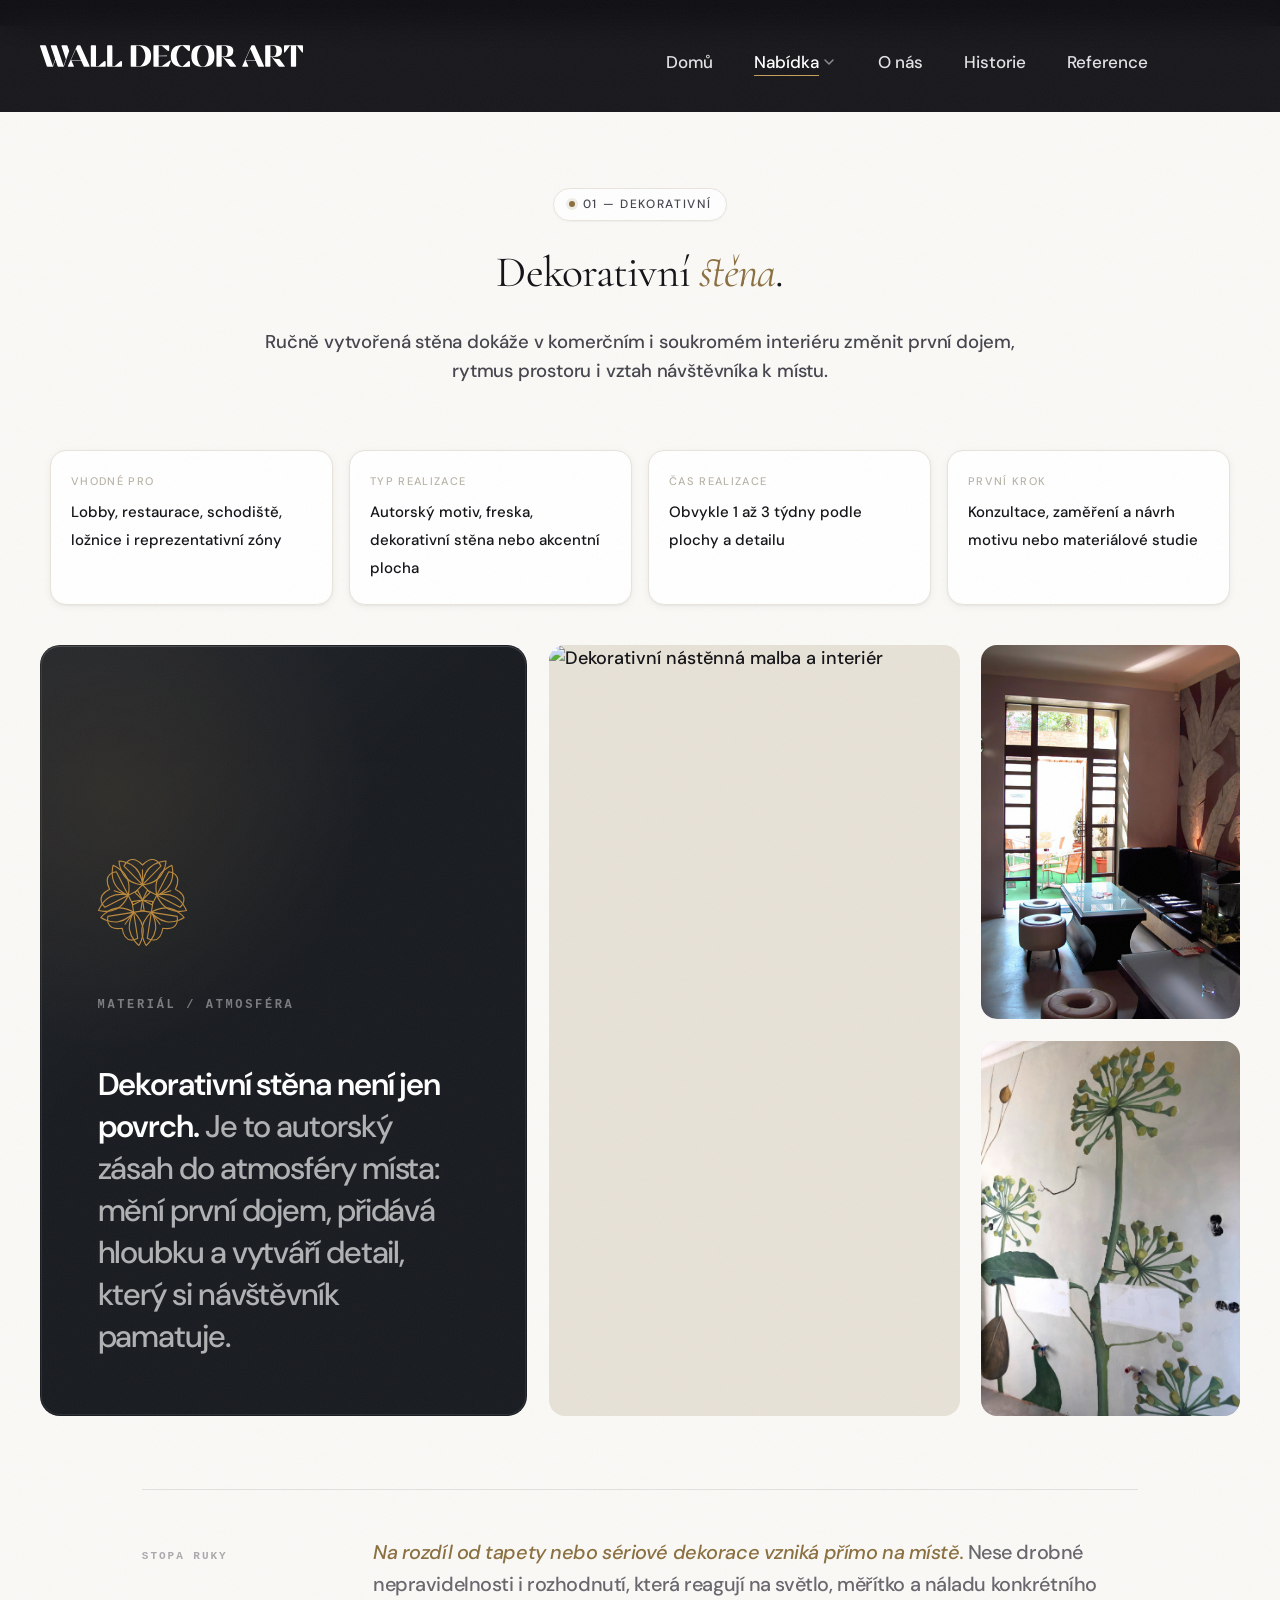
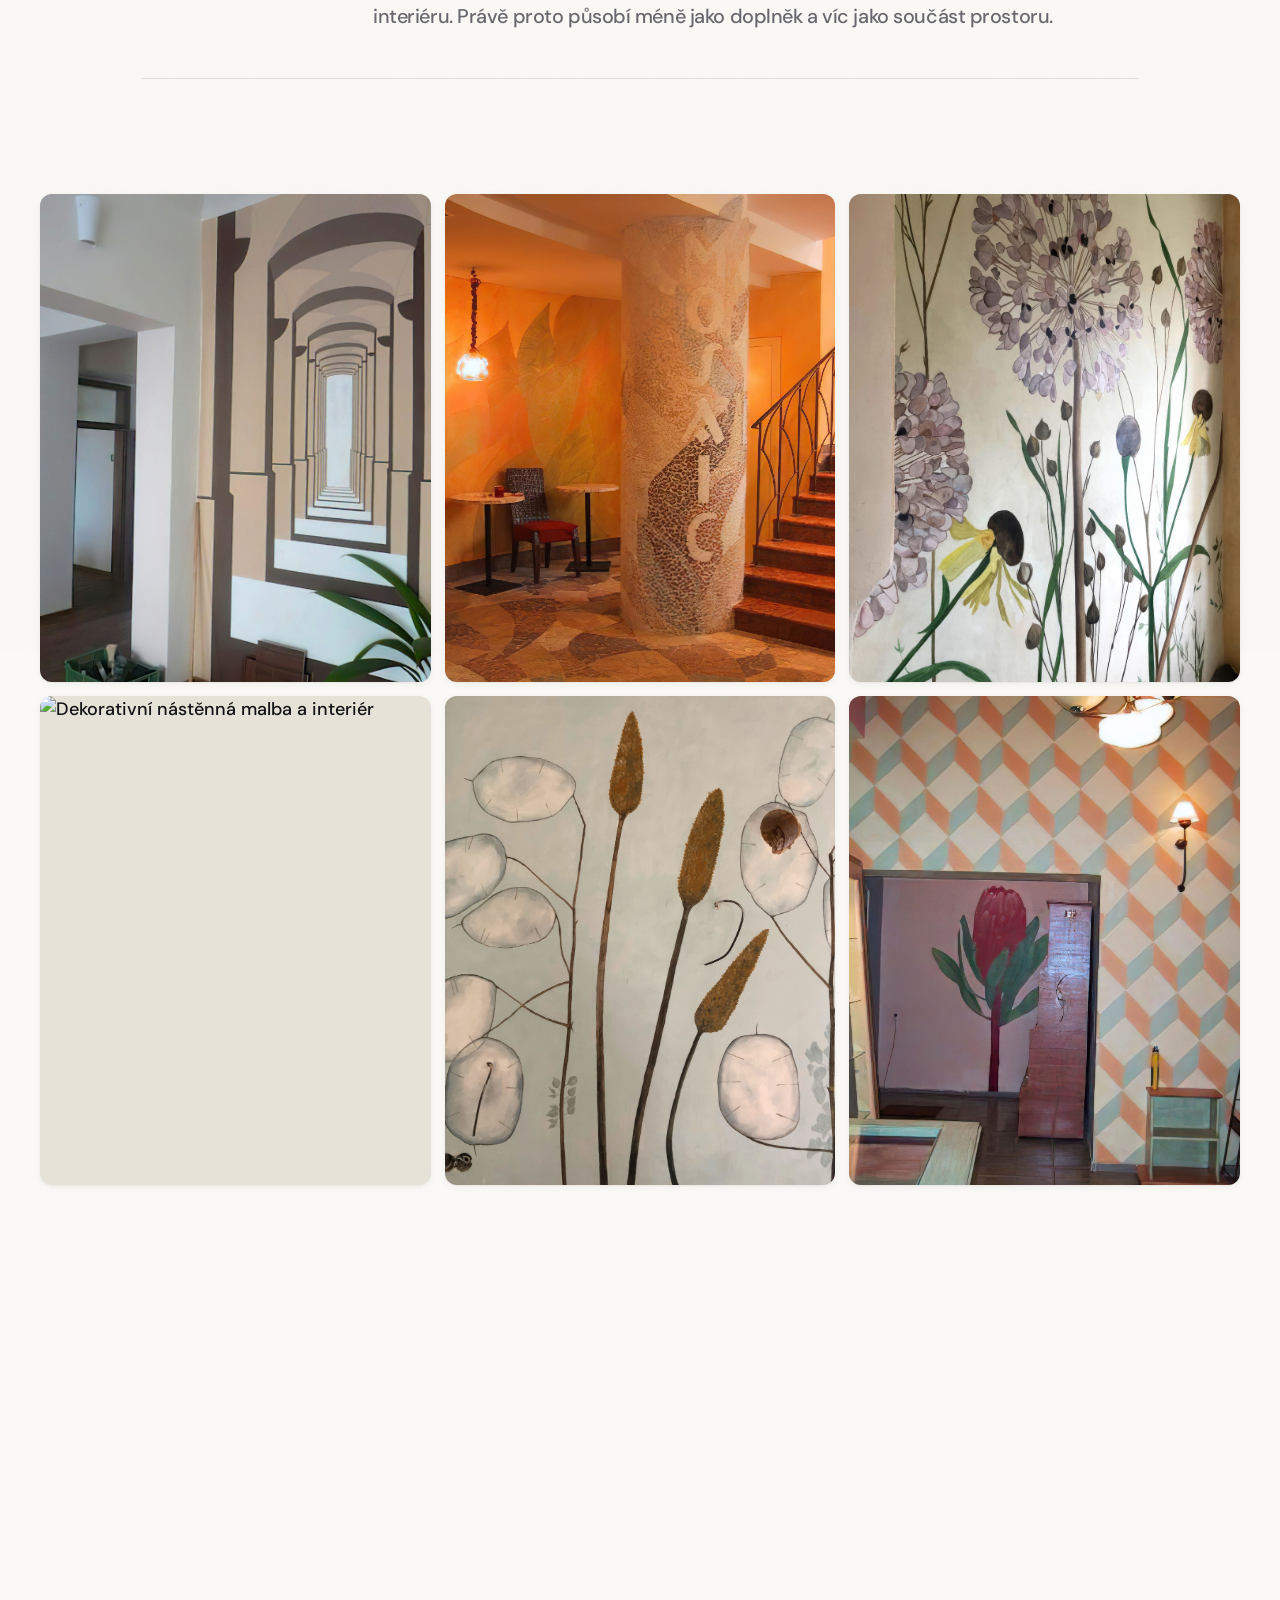
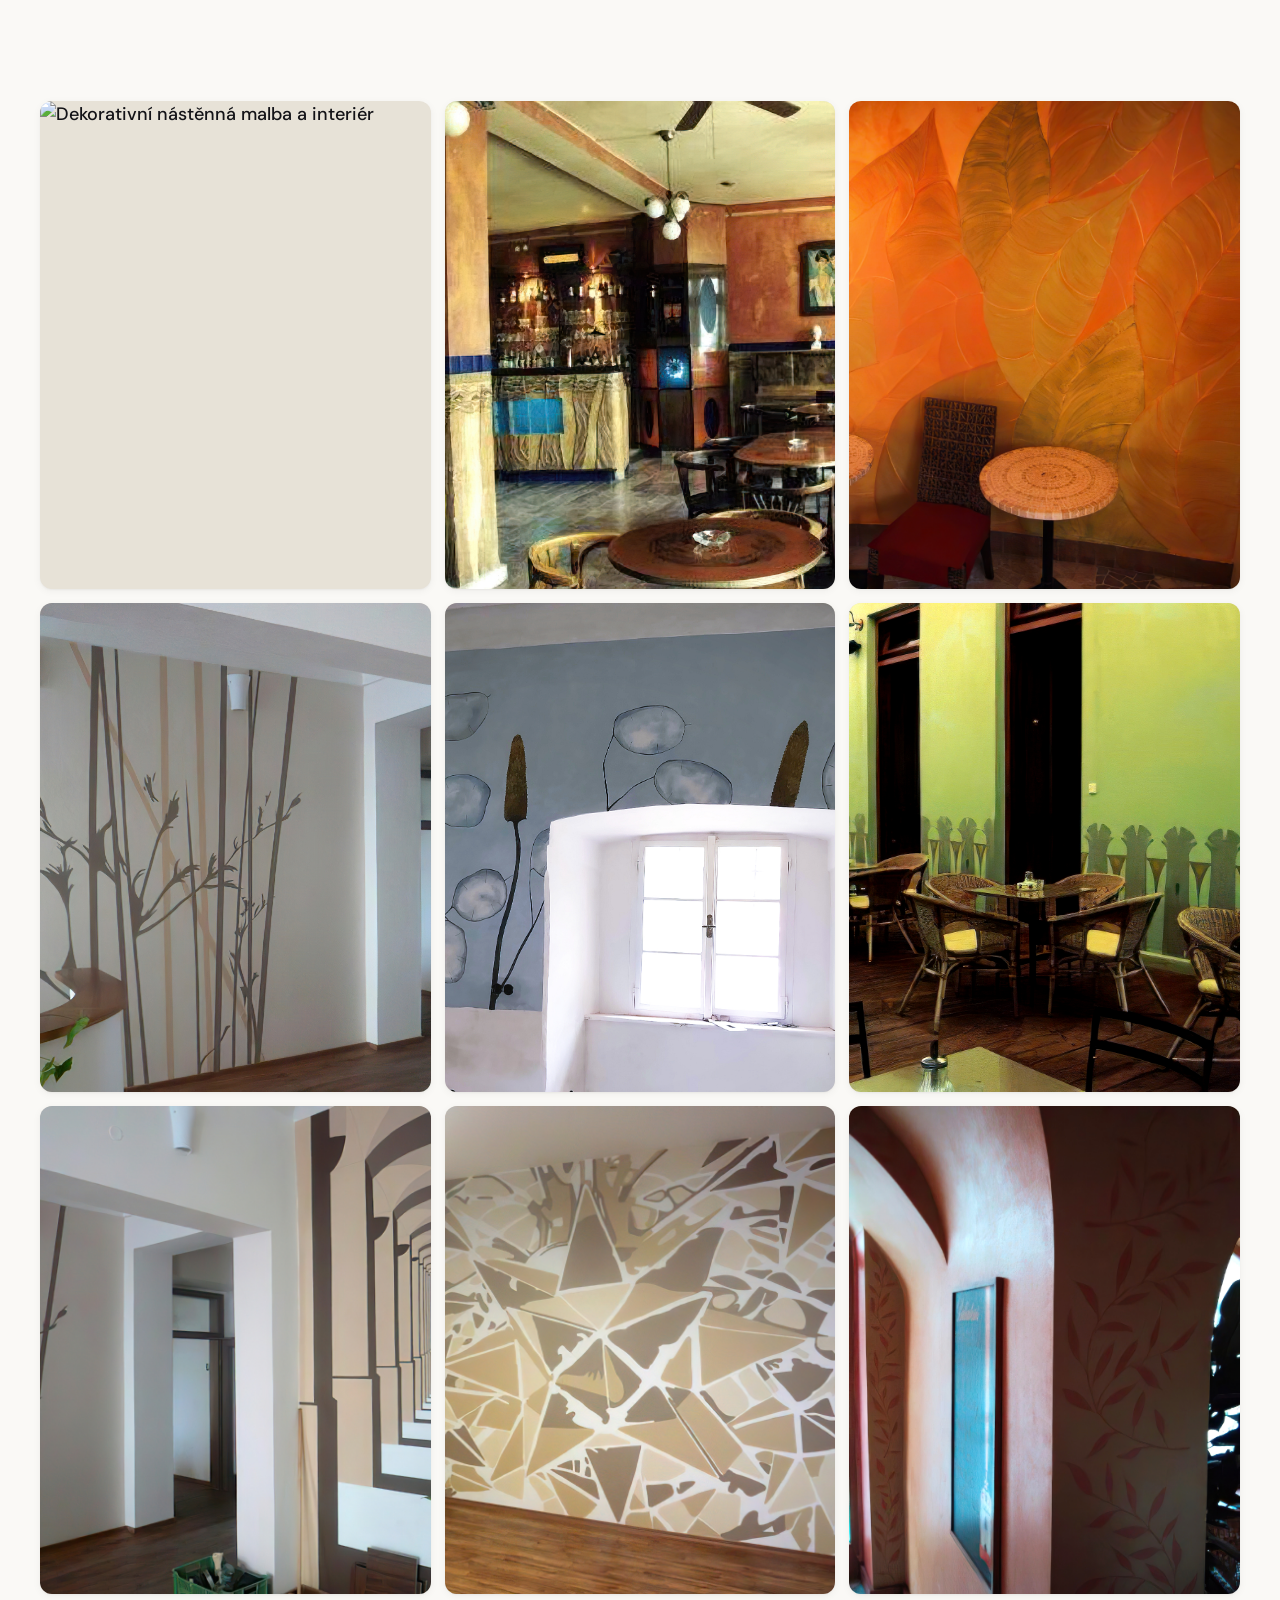
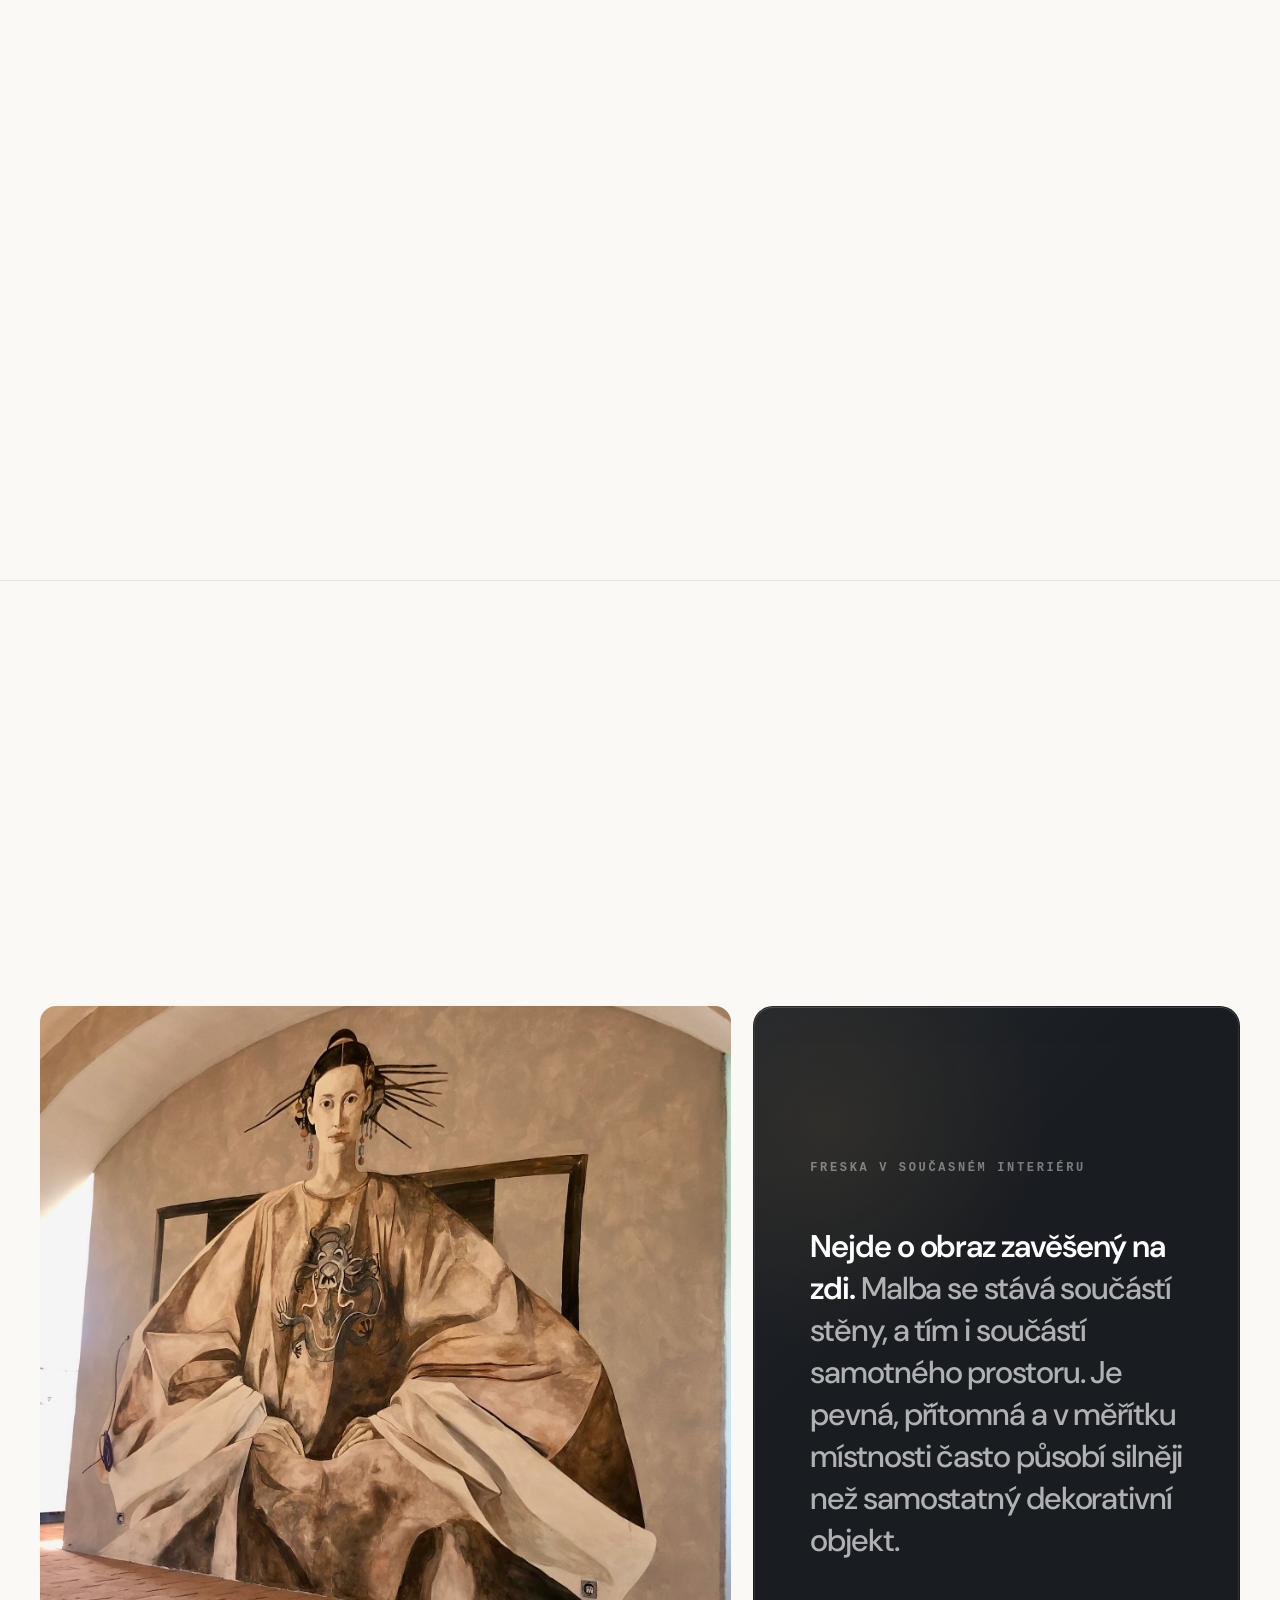
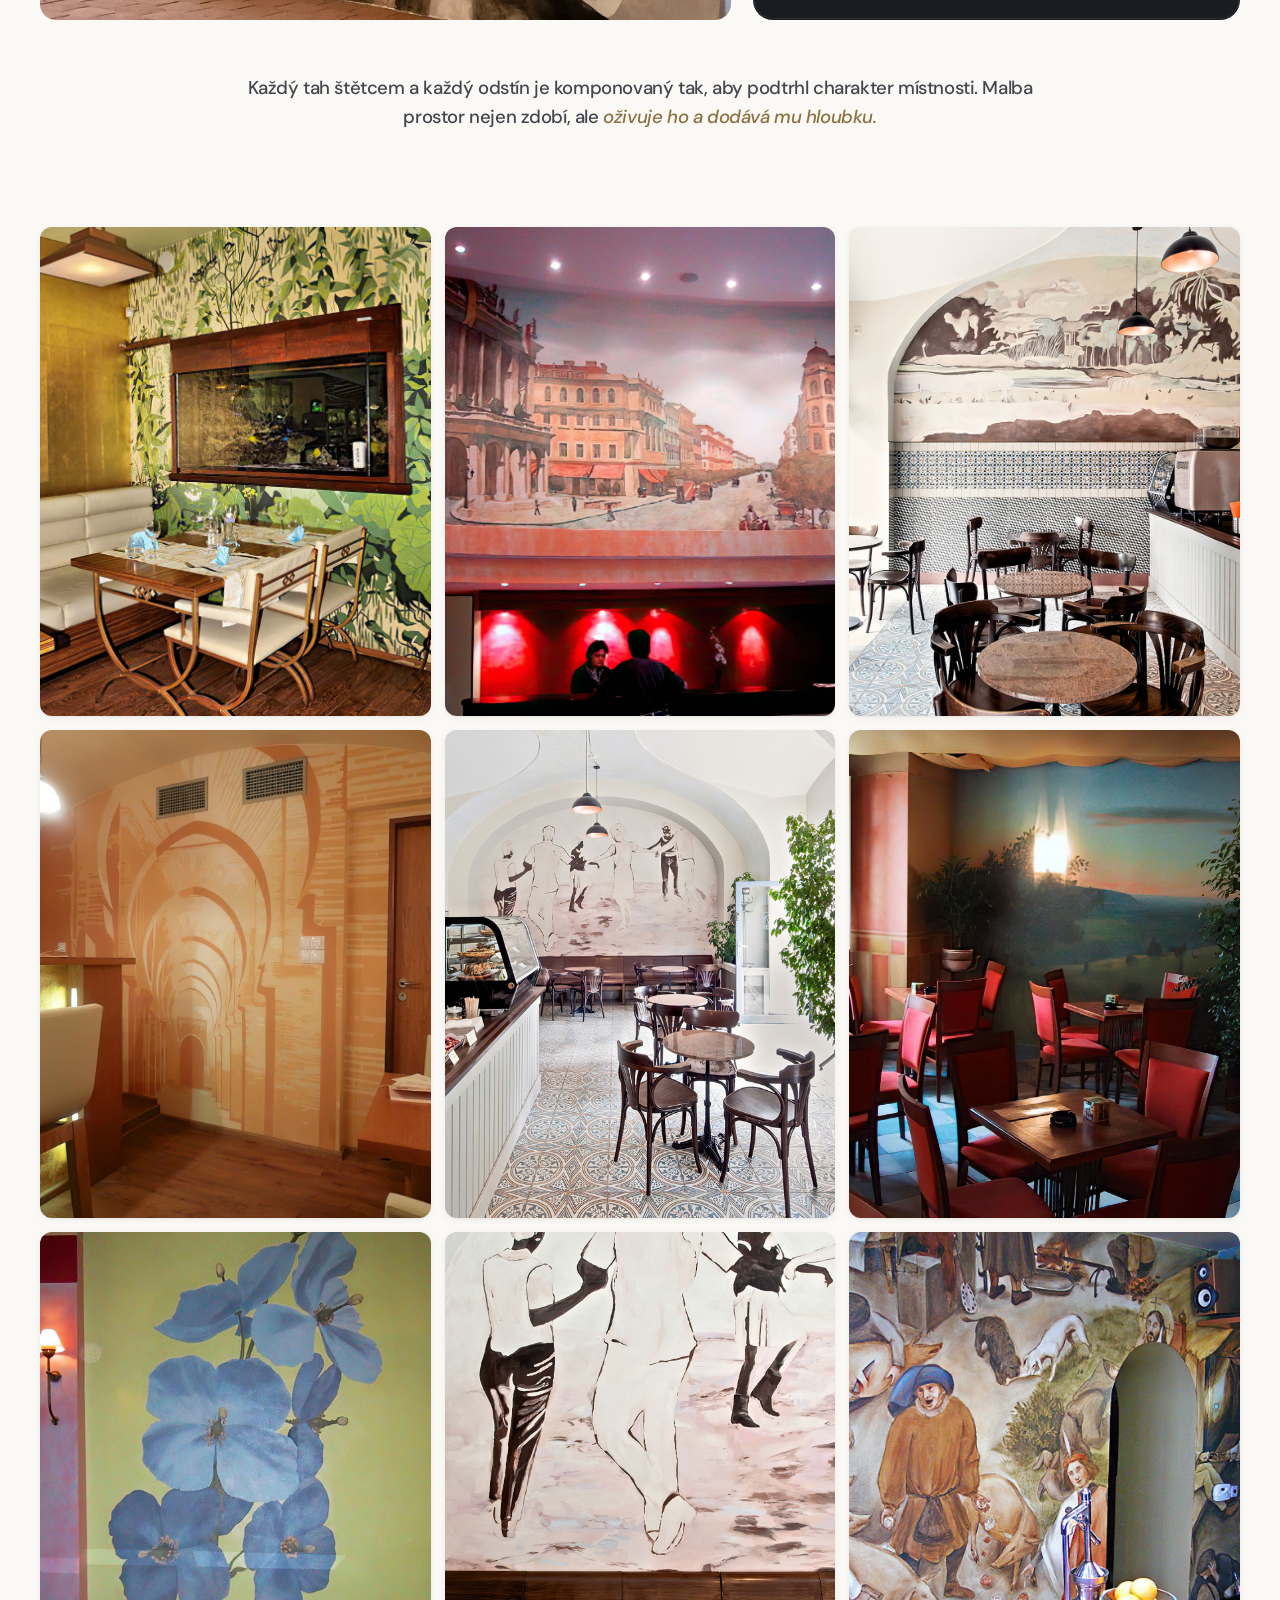
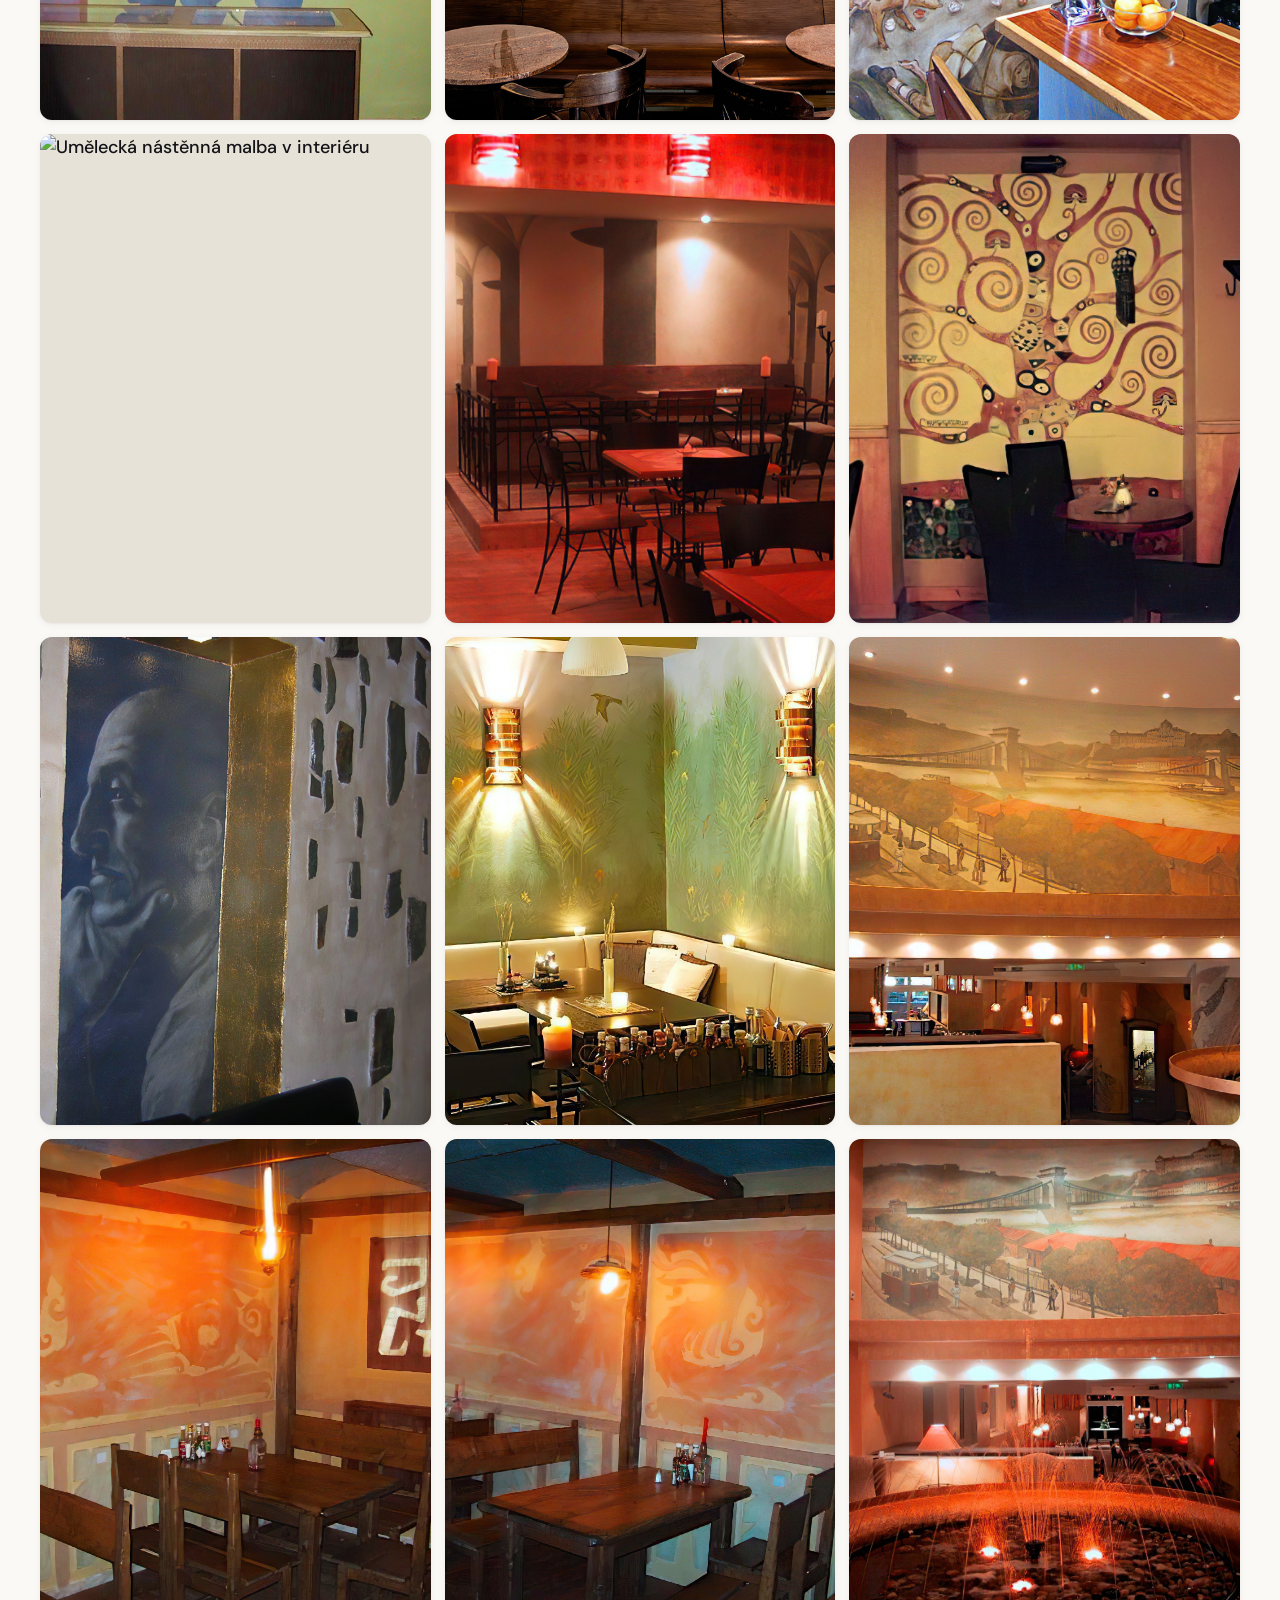
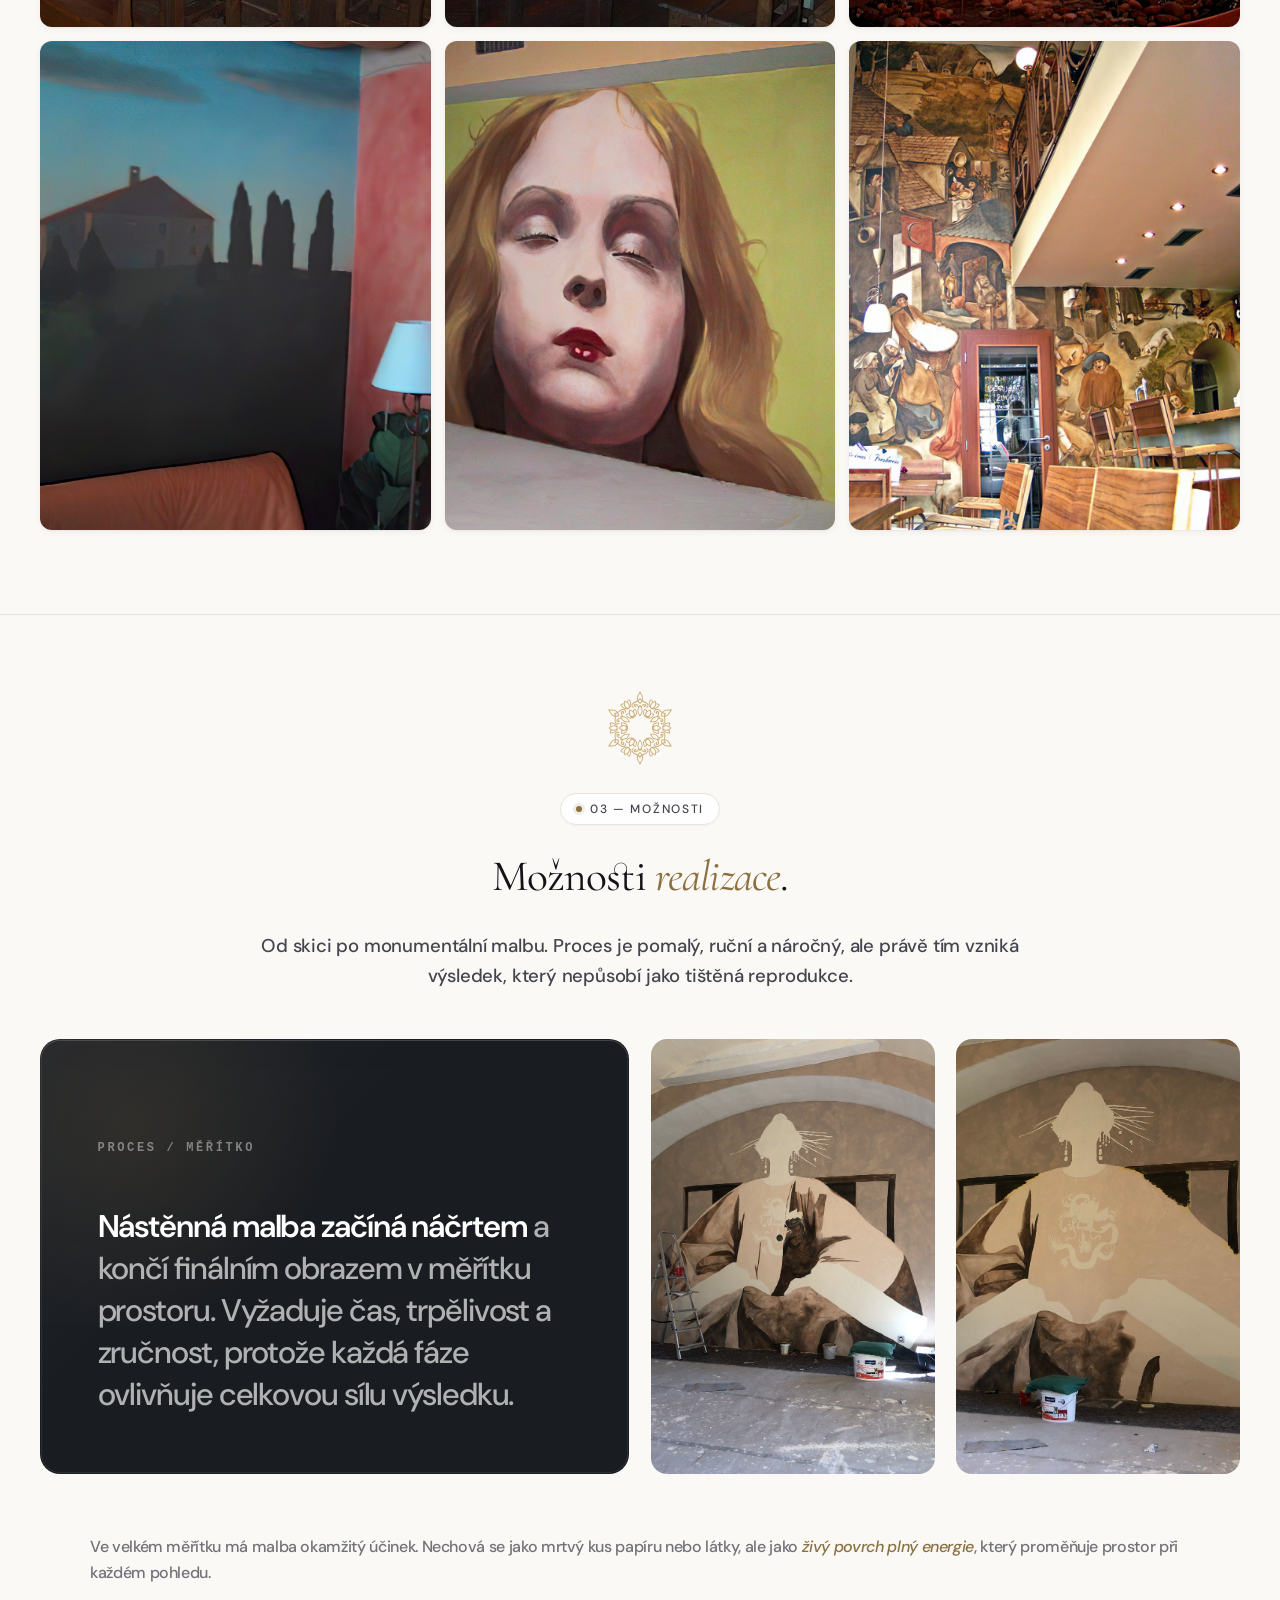
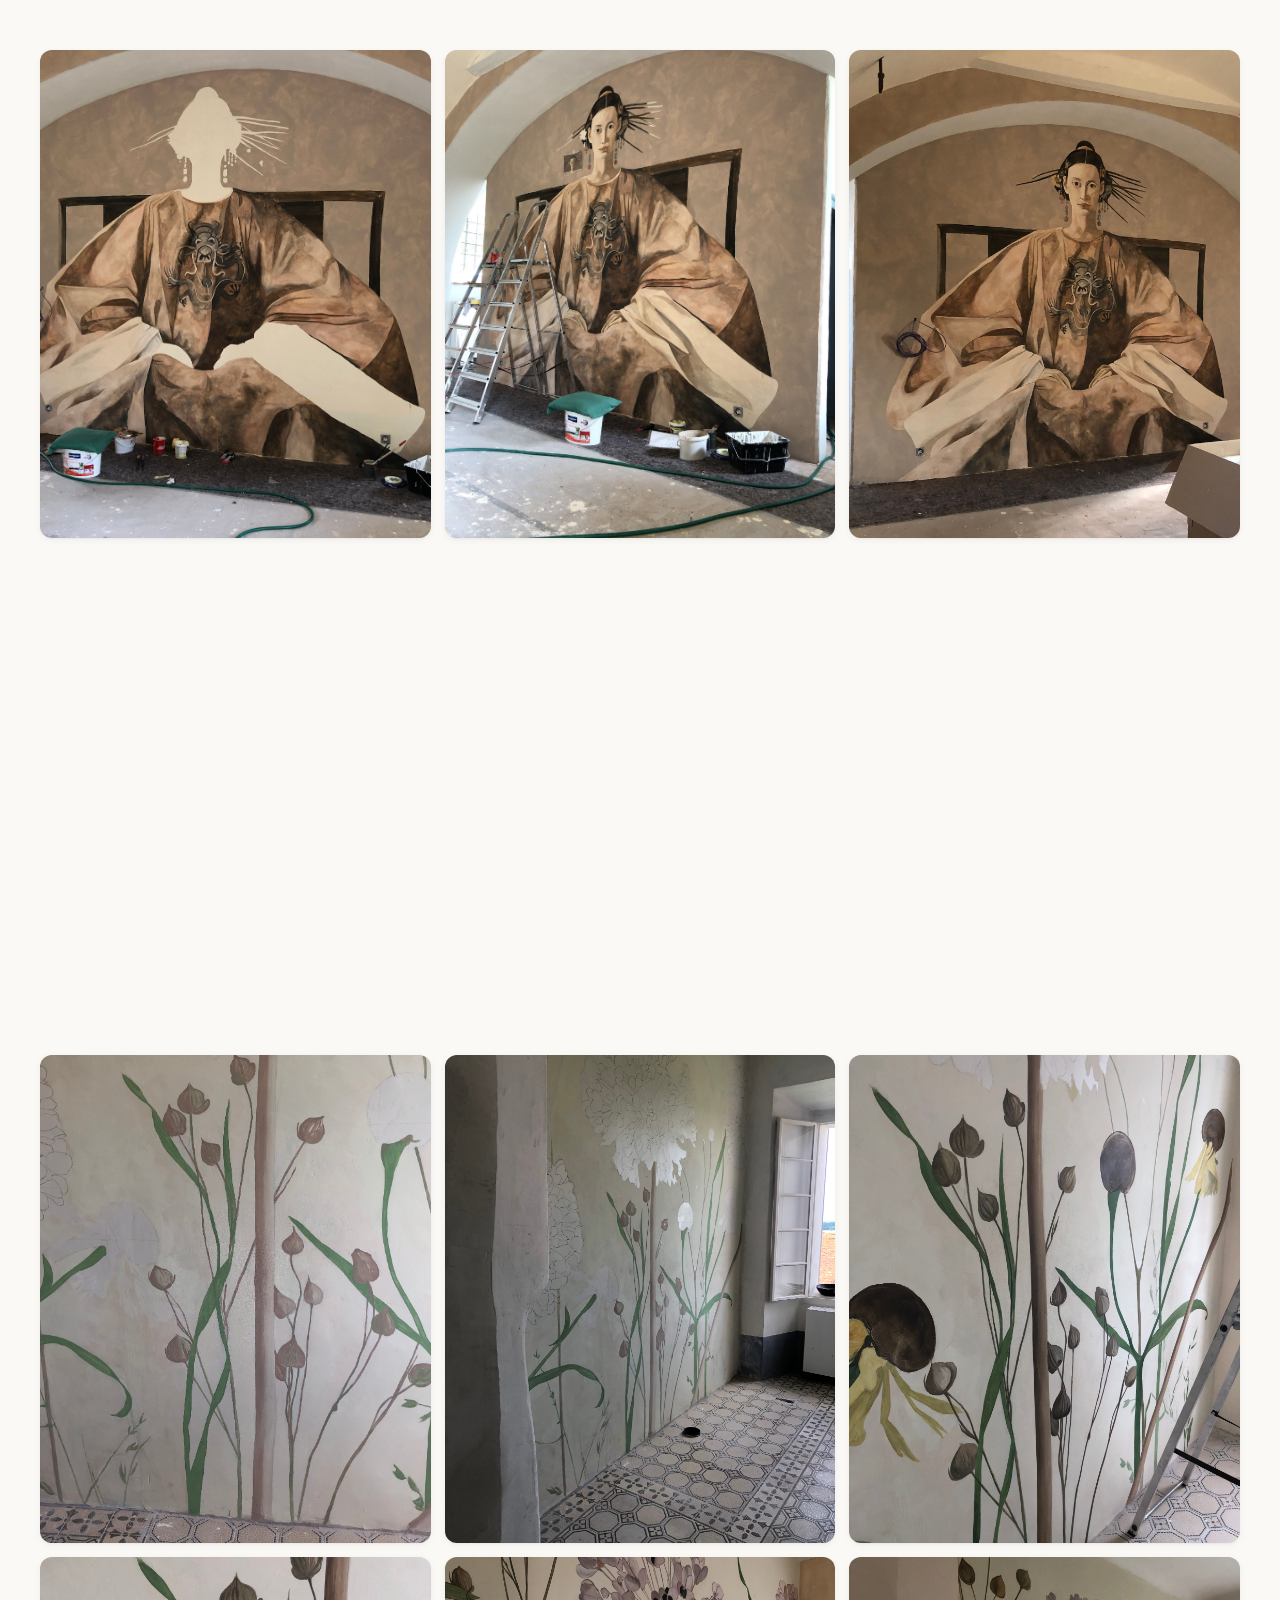
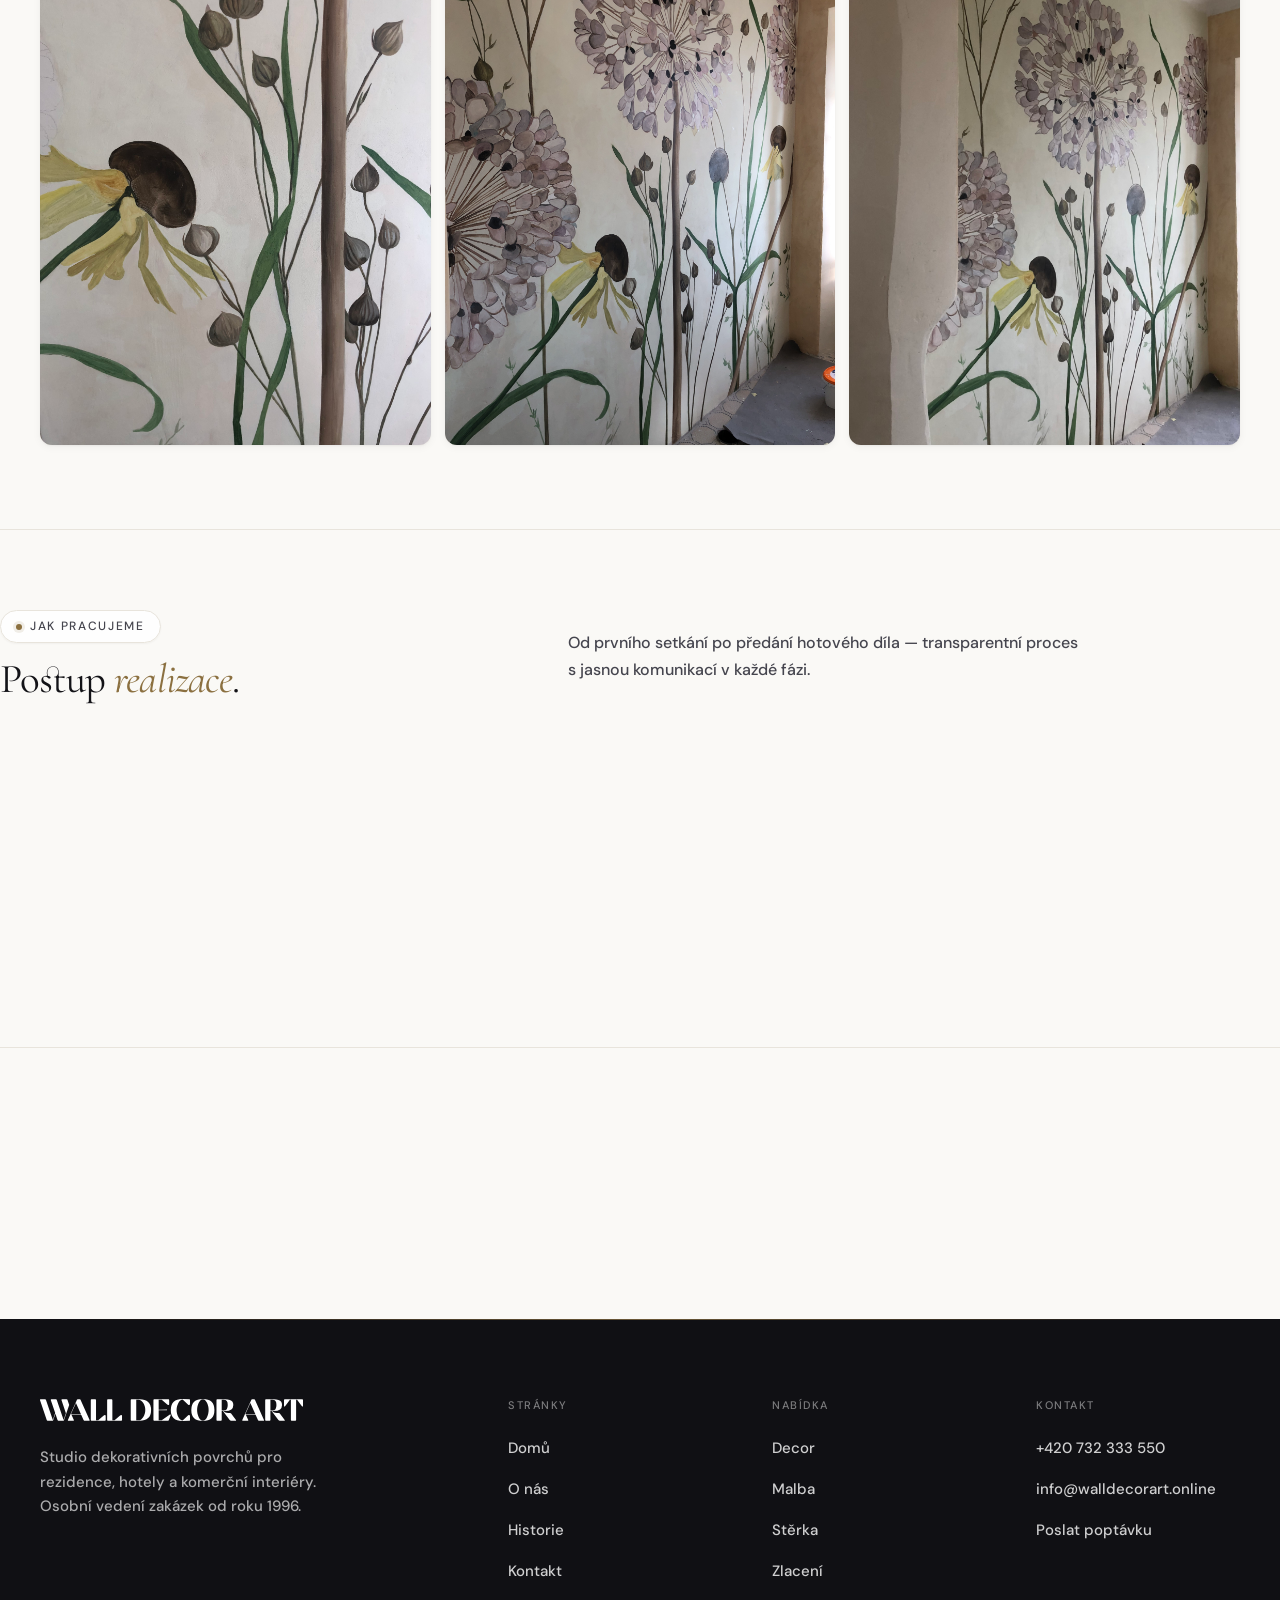
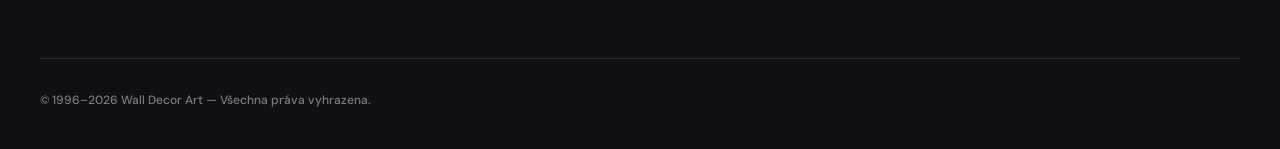
==== commit 6acc5379: "Wire up new reference photos across Decor card, Malba strié gallery, Stěrka gallery and team section" ====
--- a/decor.html
+++ b/decor.html
@@ -218,7 +218,7 @@
       <div class="footer-col"><h4>Nabídka</h4><ul><li><a href="decor.html">Decor</a></li><li><a href="malba.html">Malba</a></li><li><a href="sterka.html">Stěrka</a></li><li><a href="zlaceni.html">Zlacení</a></li></ul></div>
       <div class="footer-col"><h4>Kontakt</h4><ul><li><a href="tel:+420732333550">+420 732 333 550</a></li><li><a href="mailto:info@walldecorart.online">info@walldecorart.online</a></li><li><a href="index.html#kontakt">Poslat poptávku</a></li></ul></div>
     </div>
-    <div class="footer-bottom"><div>© 1996–2026 Wall Decor Art — Všechna práva vyhrazena.</div><div>Marek Hospodářský · Praha · Brno</div></div>
+    <div class="footer-bottom"><div>© 1996–2026 Wall Decor Art — Všechna práva vyhrazena.</div></div>
   </div>
 </footer>
 
--- a/styles/base.css
+++ b/styles/base.css
@@ -228,11 +228,11 @@
 .proj-img img,
 .marquee-tile img,
 .hero-img img,
-.services-img-inner img,
 .team-photo img,
 .tl-img img {
   cursor: zoom-in;
 }
+.tech-card img { cursor: pointer; }
 
 .site-header img,
 .site-footer img,
--- a/styles/sub.css
+++ b/styles/sub.css
@@ -69,7 +69,7 @@
 
 .gallery-head {
   display: grid; grid-template-columns: 1fr 1.4fr;
-  gap: 60px; align-items: end; margin-bottom: 48px;
+  gap: 60px; align-items: center; margin-bottom: 48px;
 }
 .gallery-head h2 { font-size: clamp(28px, 3.2vw, 42px); letter-spacing: -0.02em; }
 .gallery-head h2 em { font-style: italic; color: var(--c-warm); }
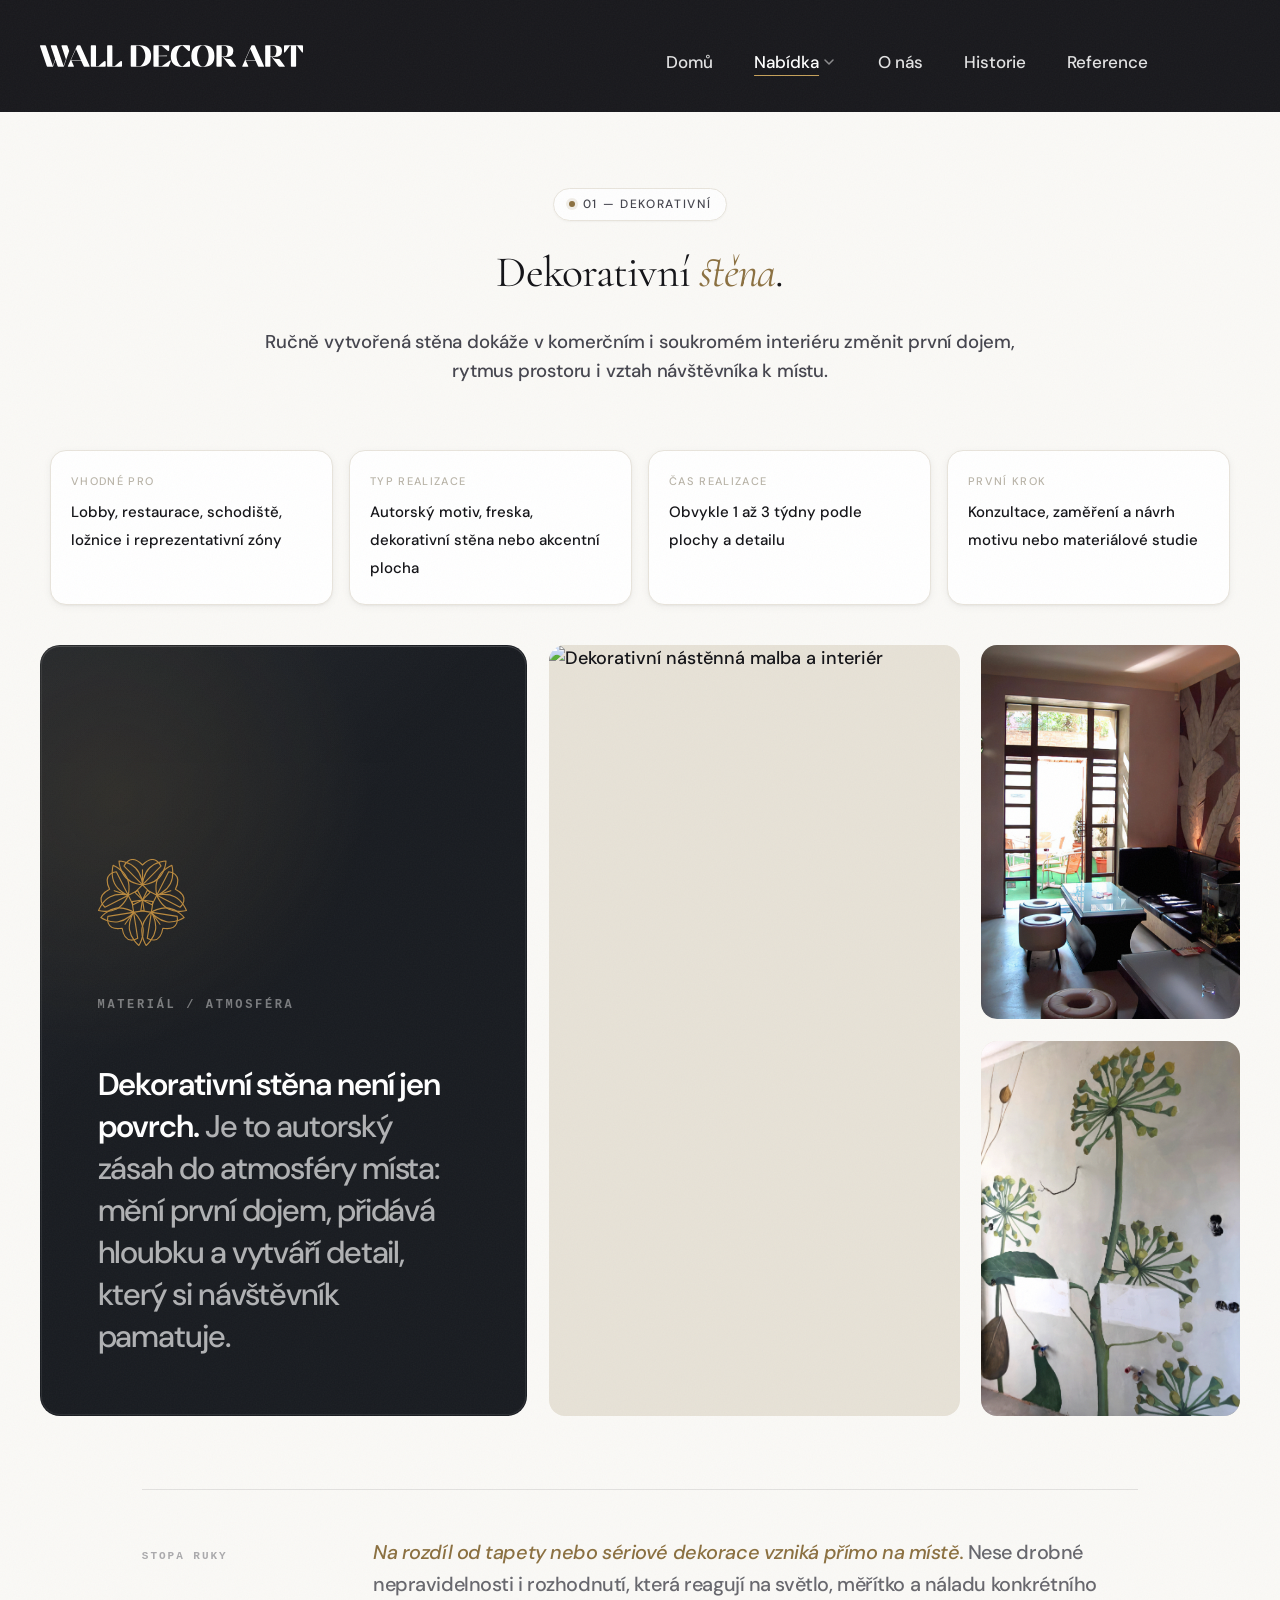
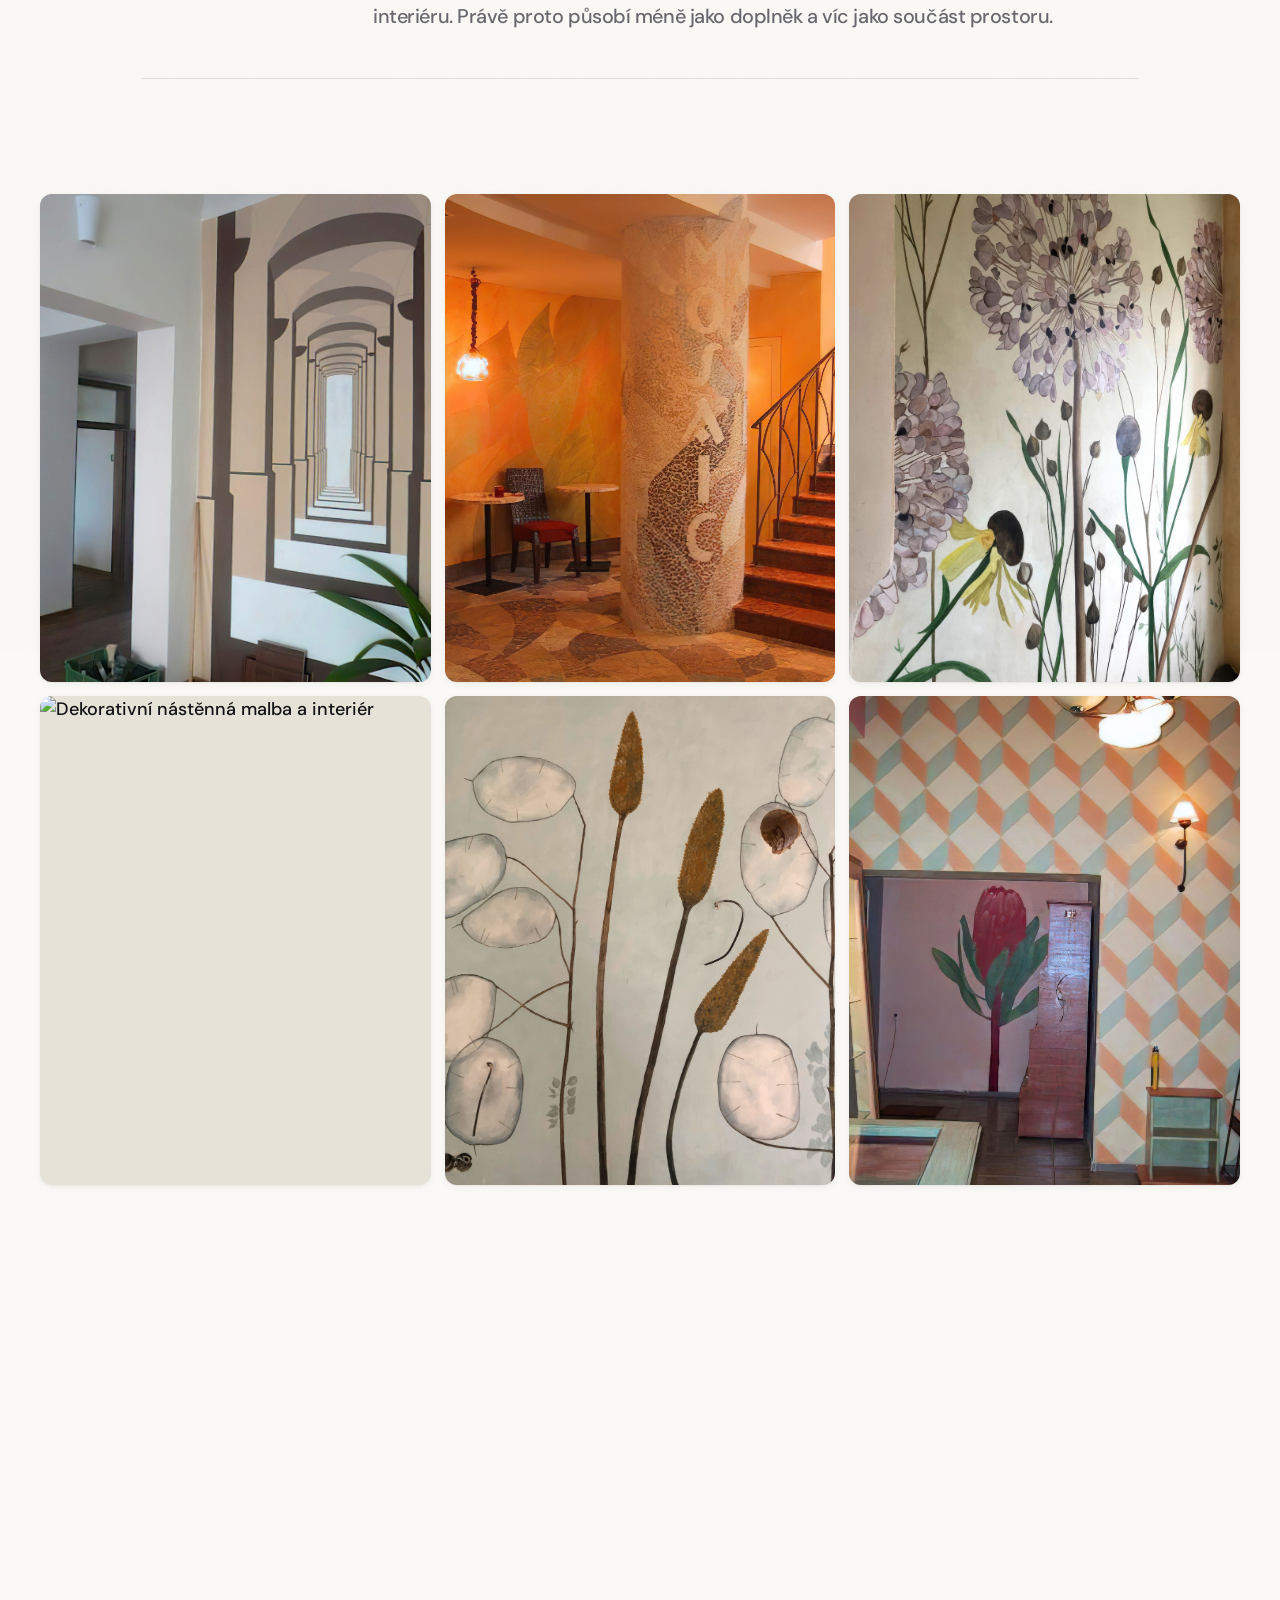
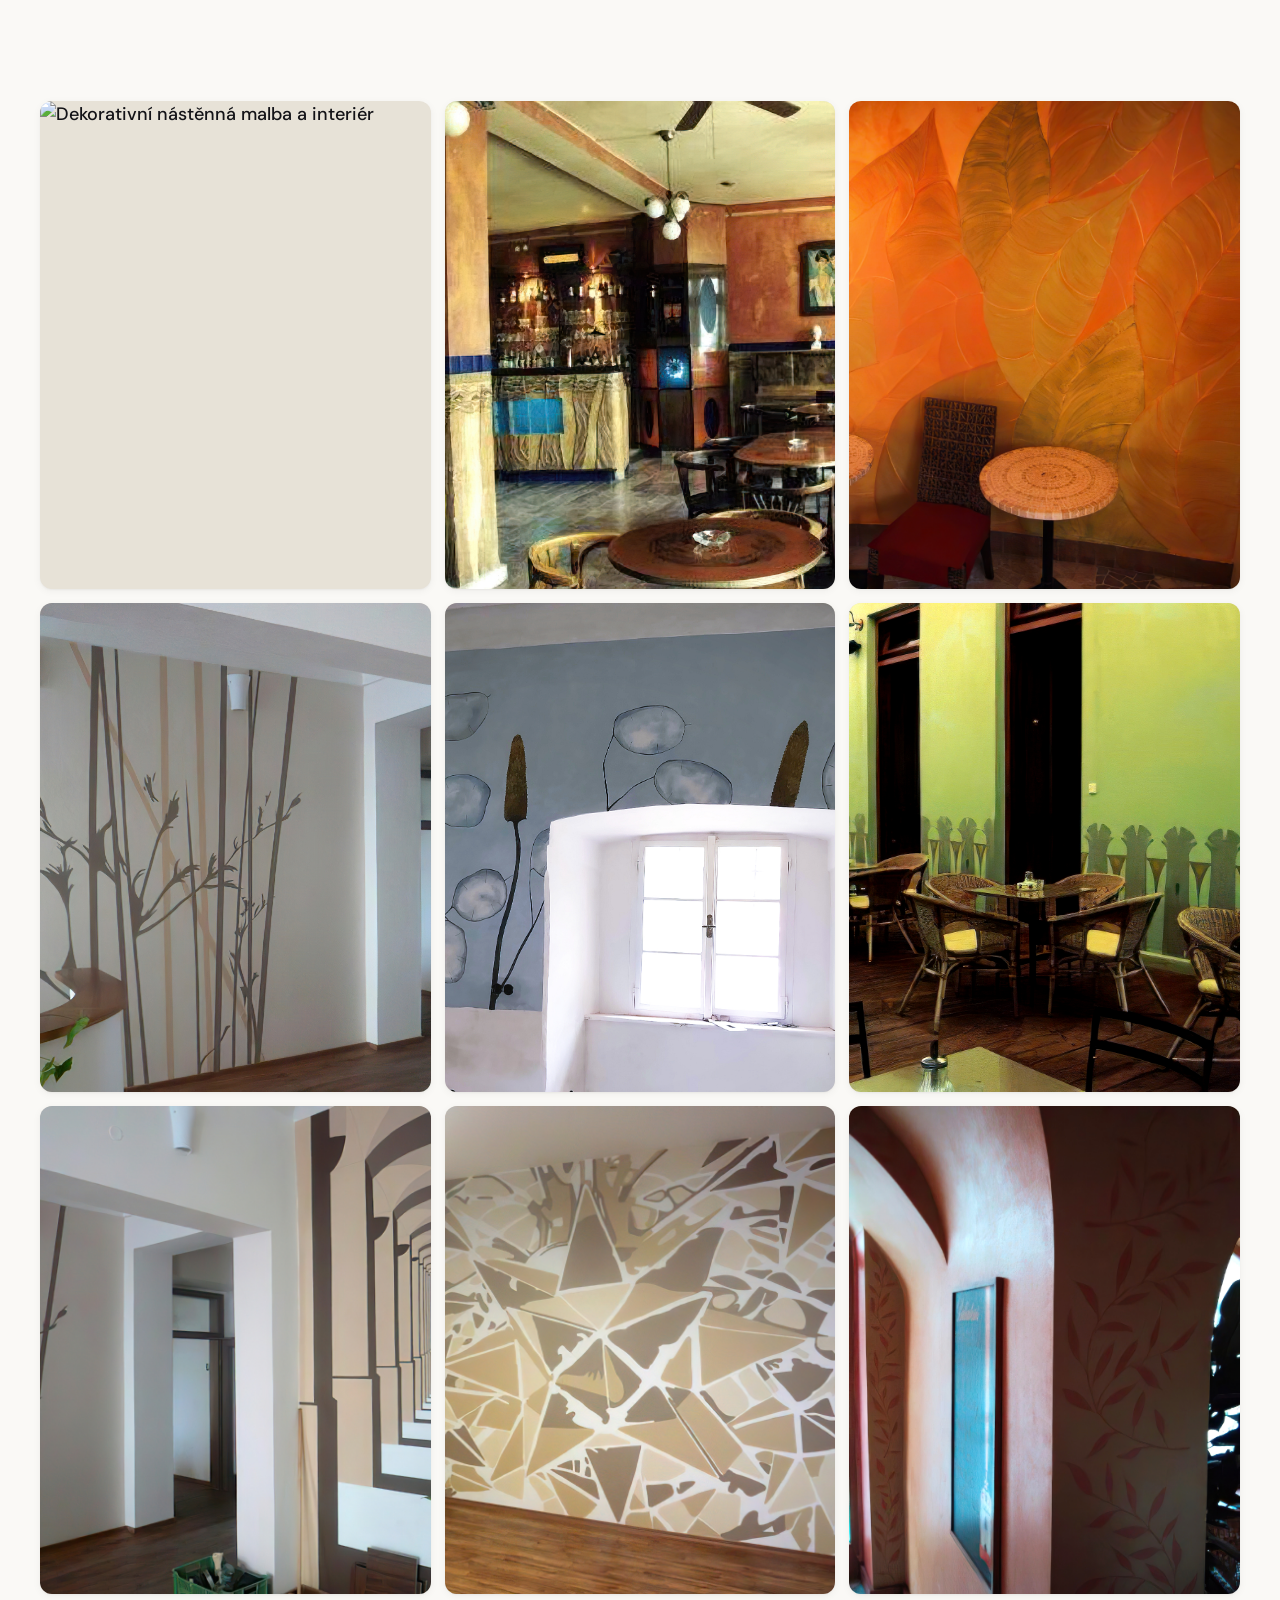
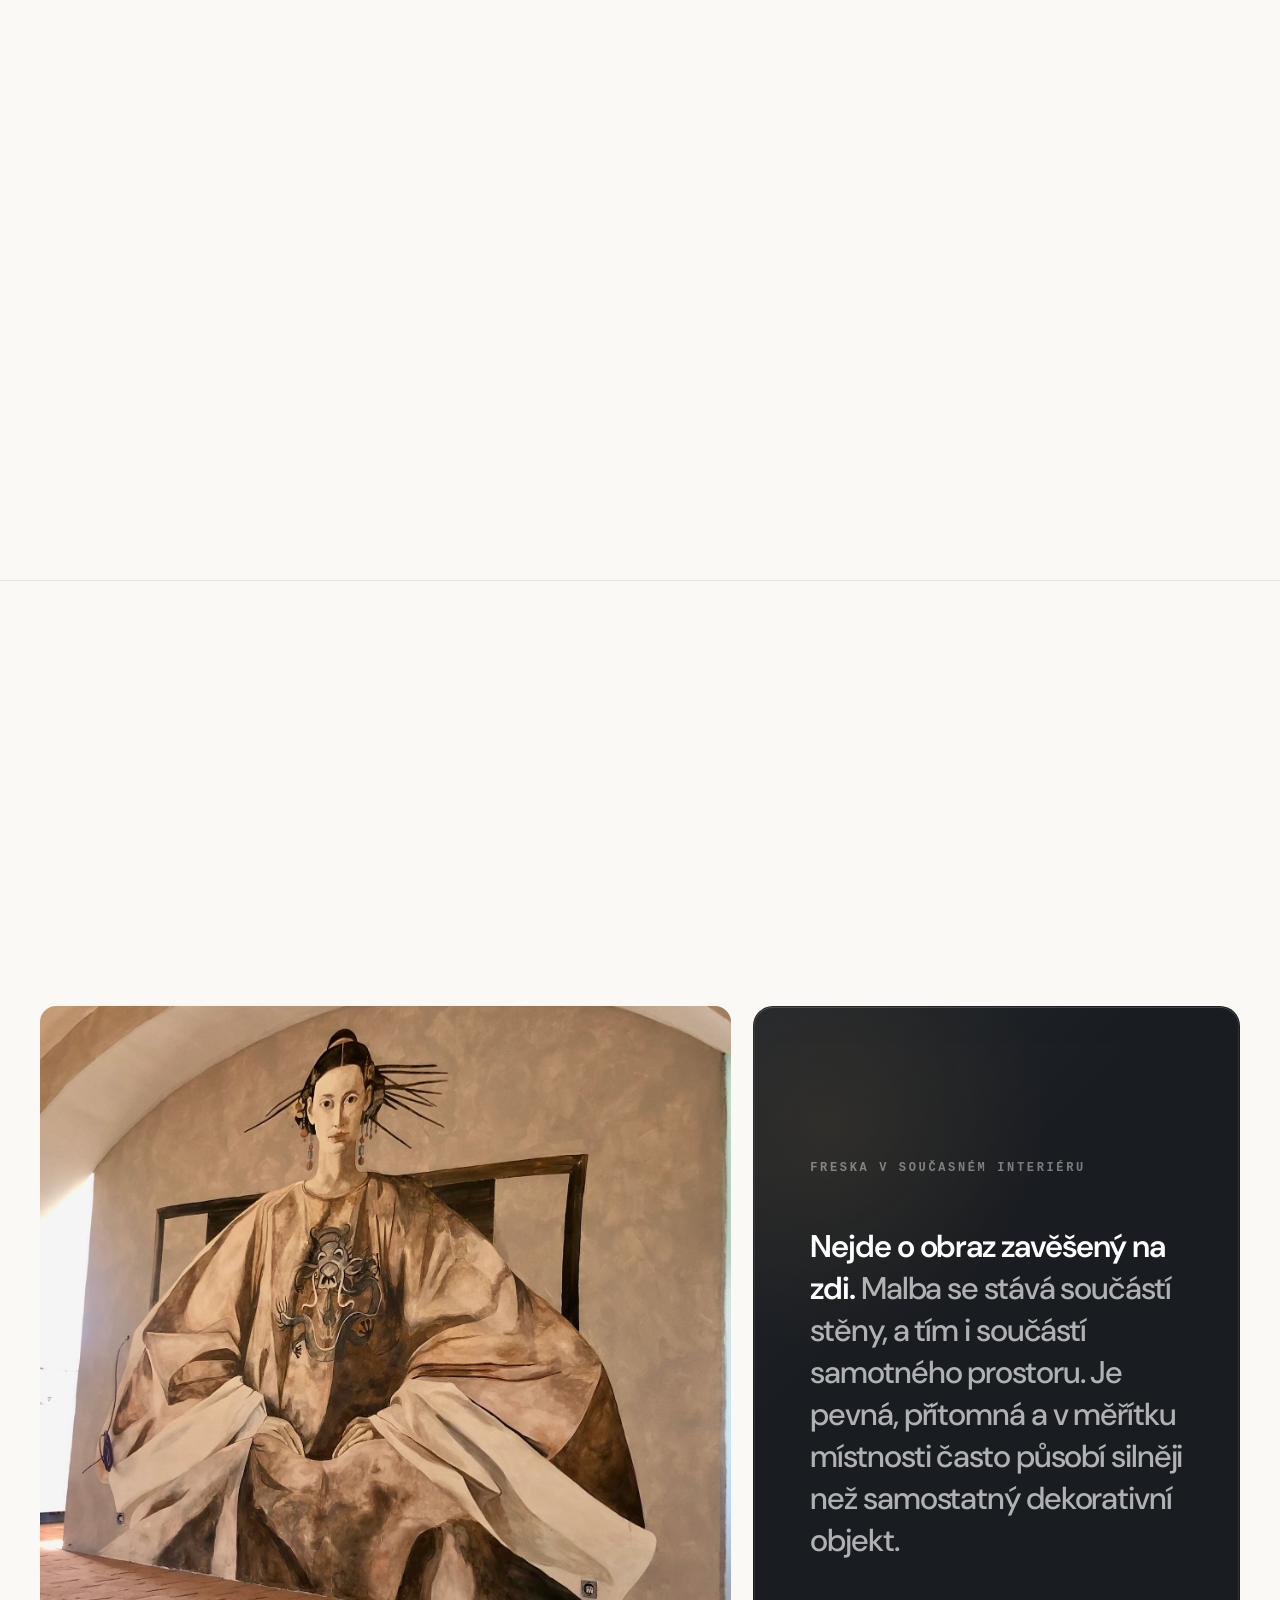
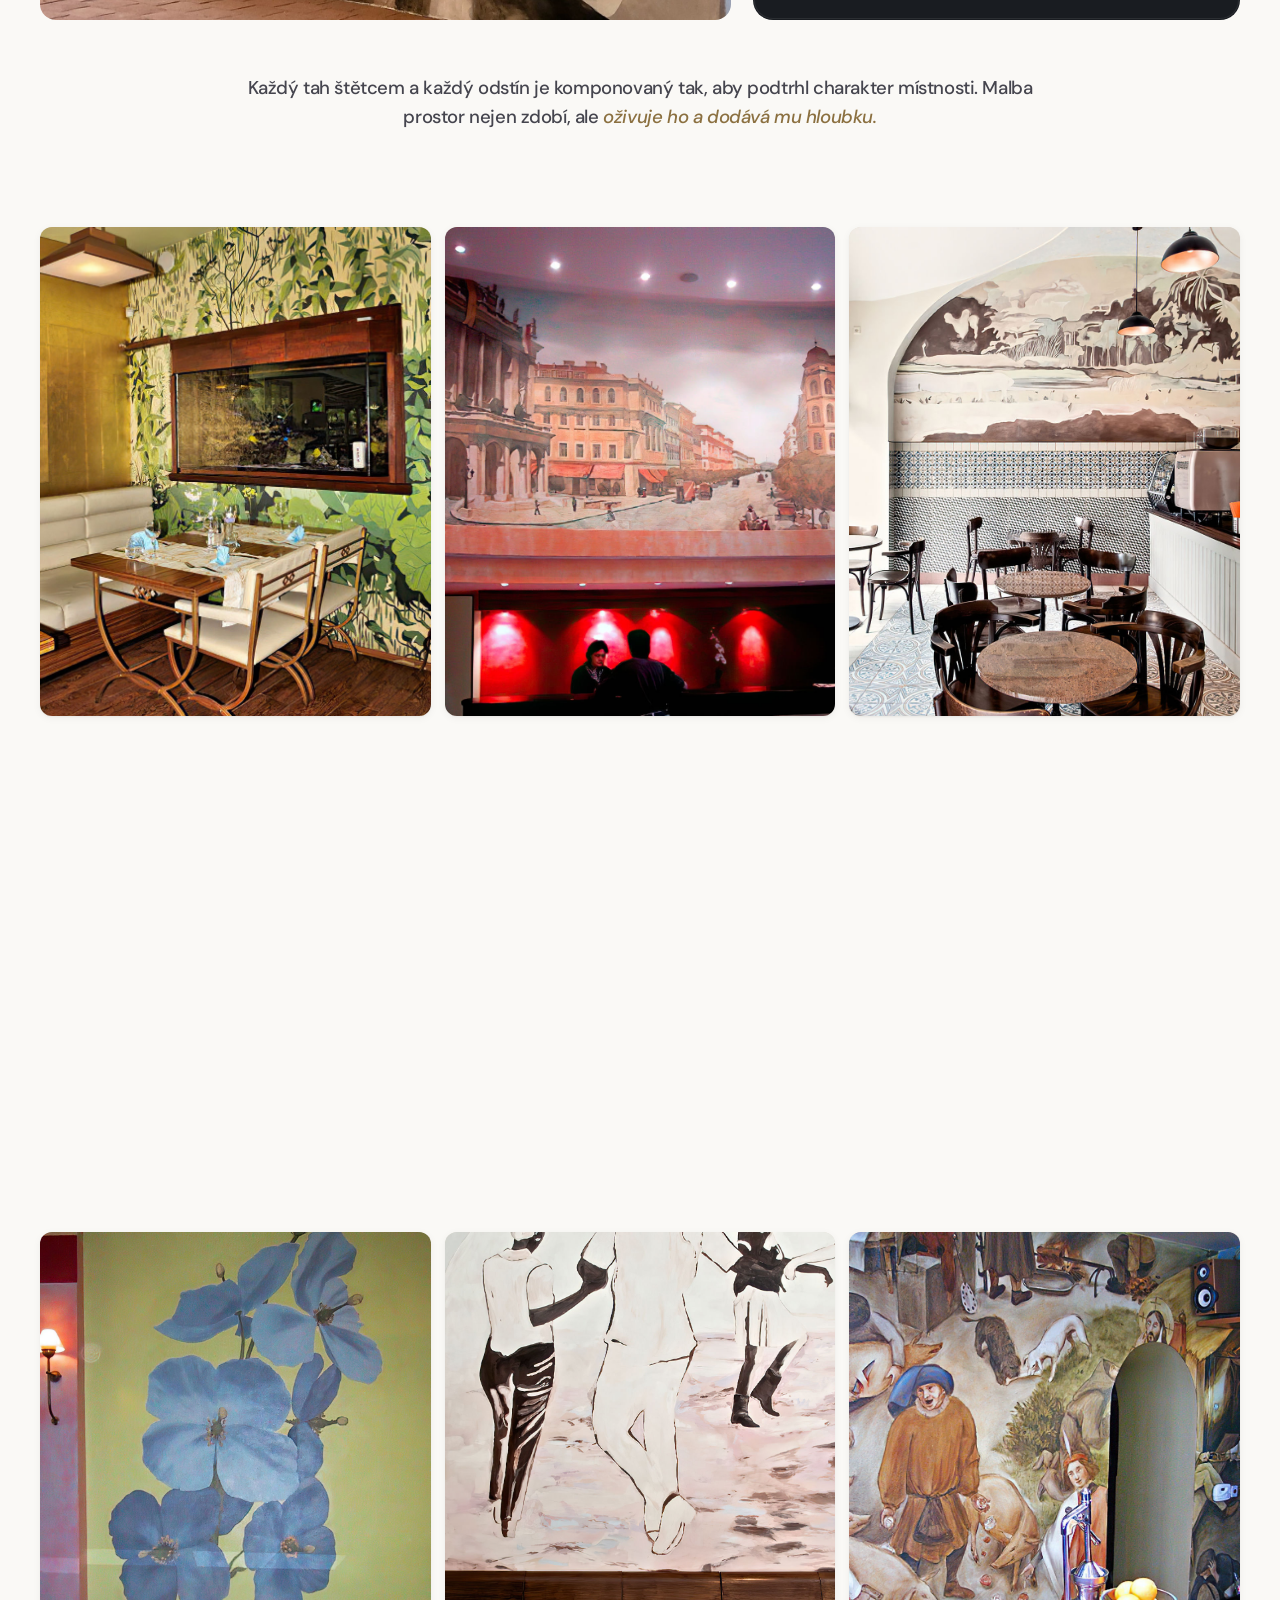
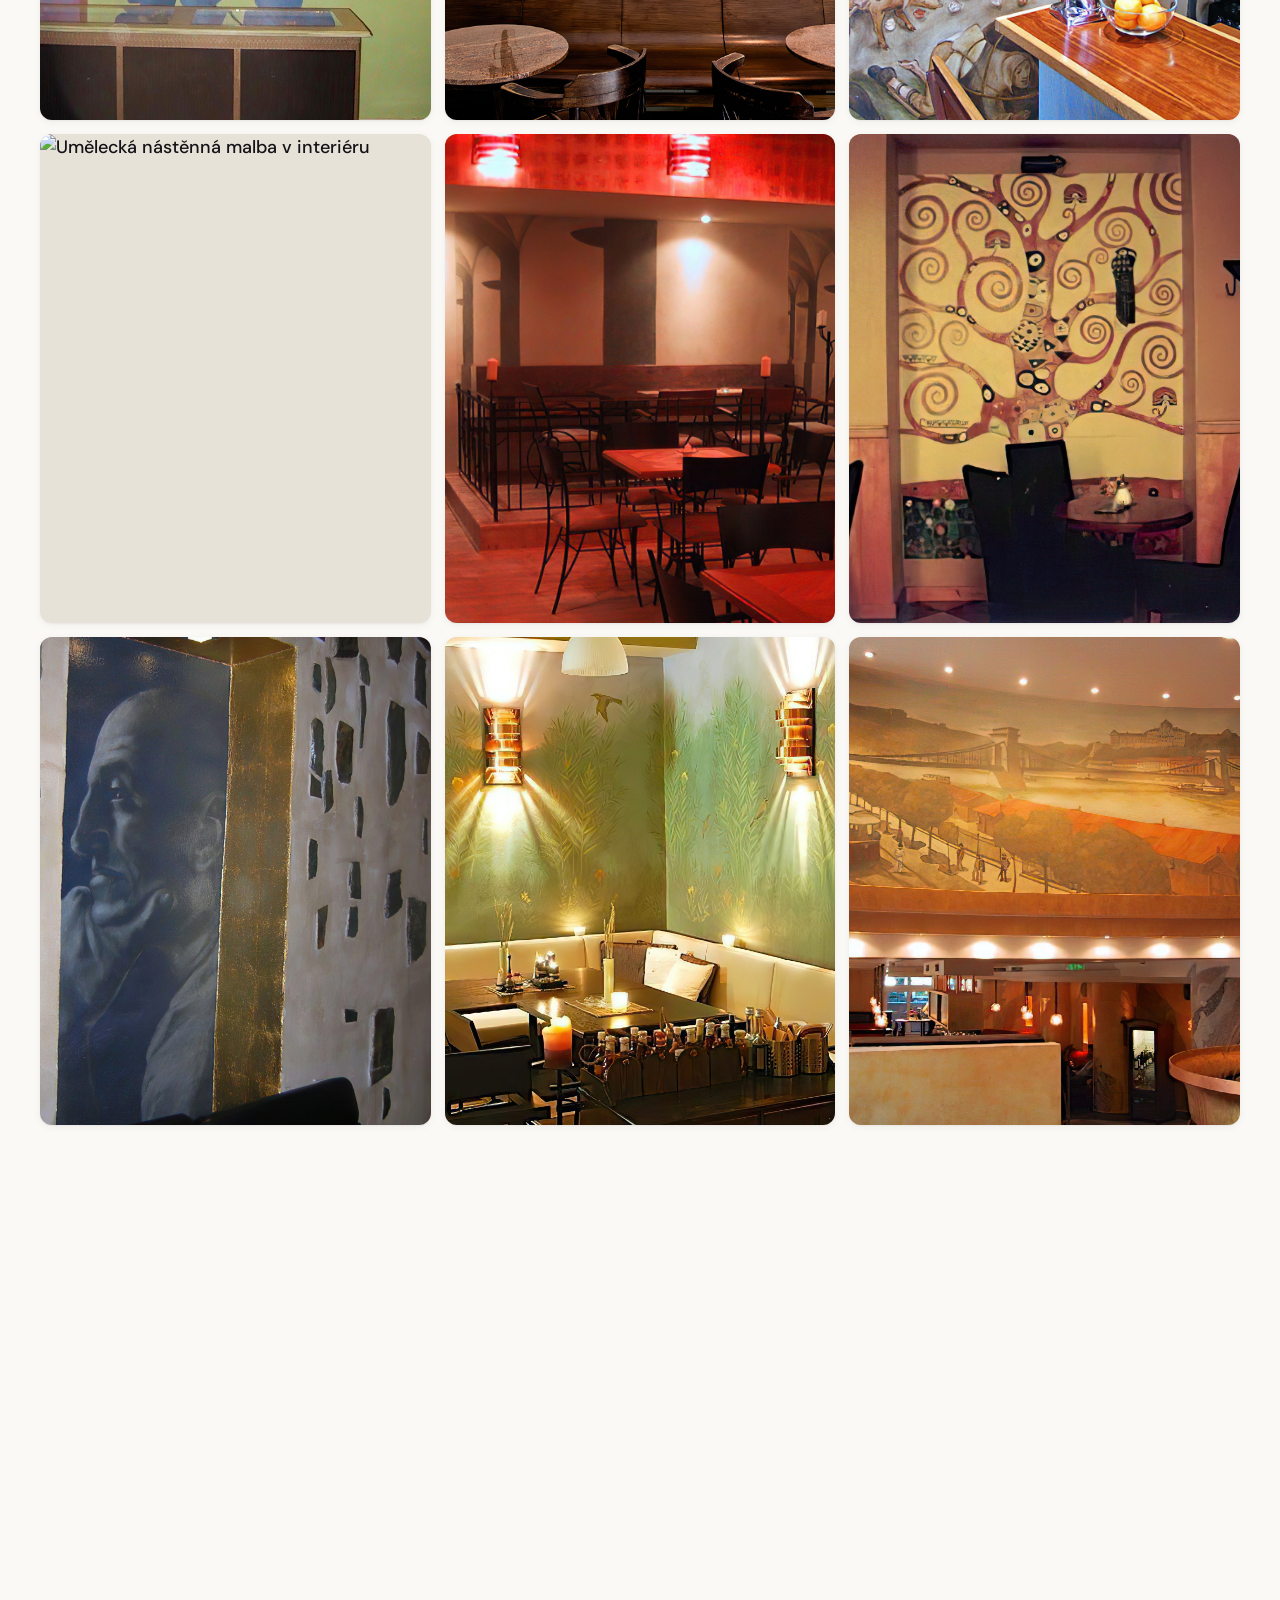
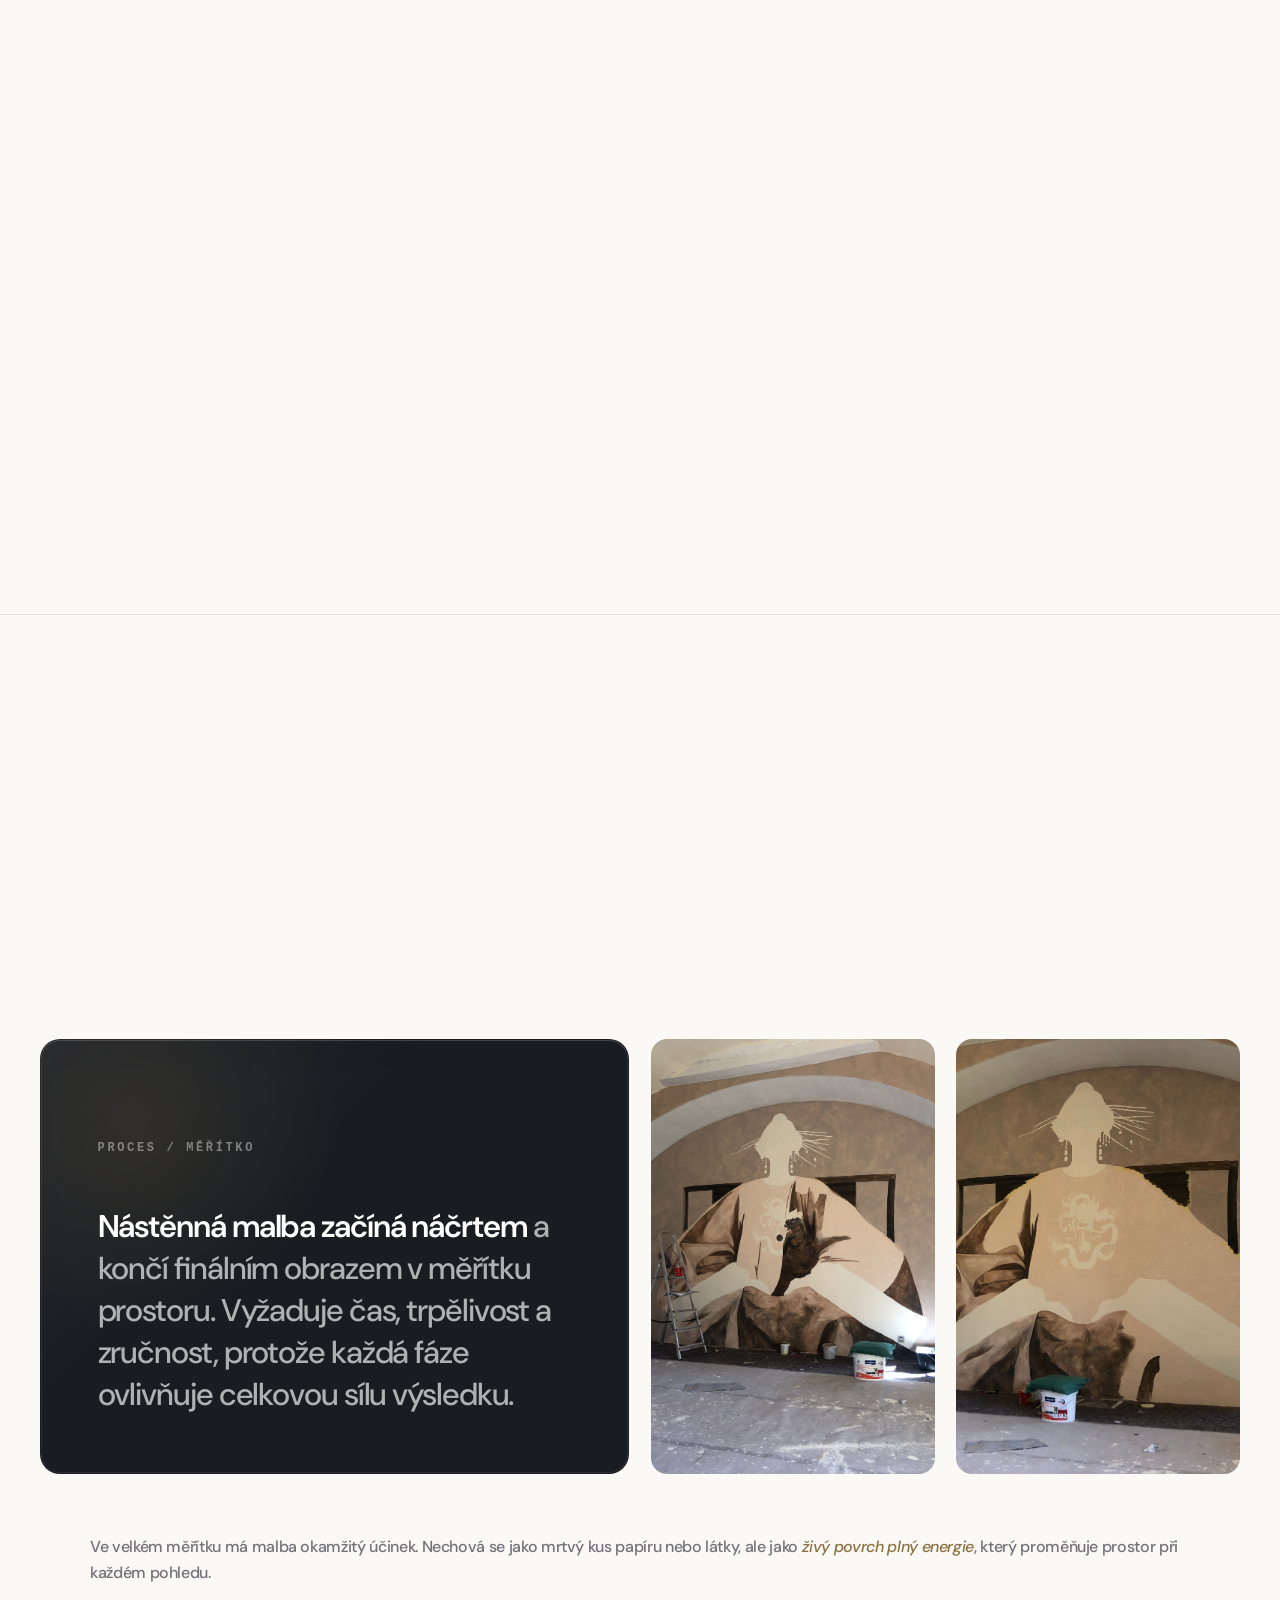
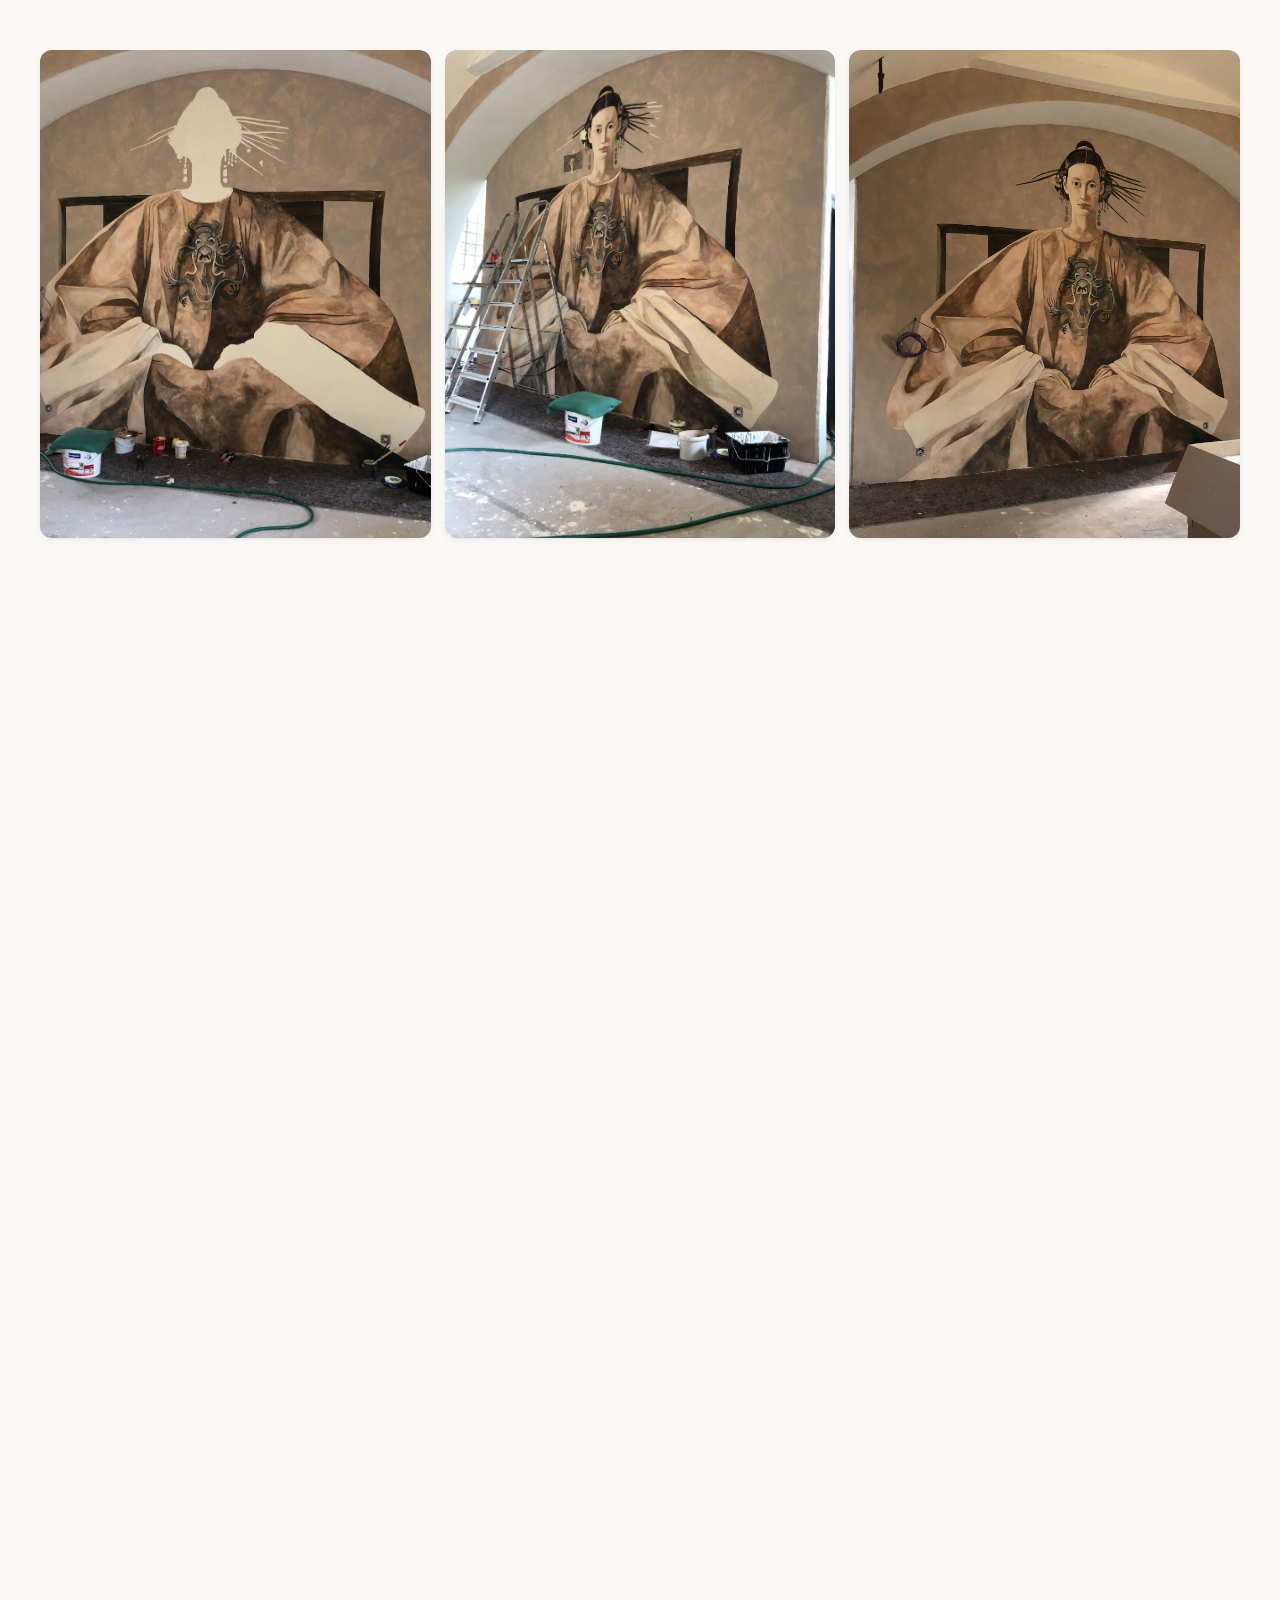
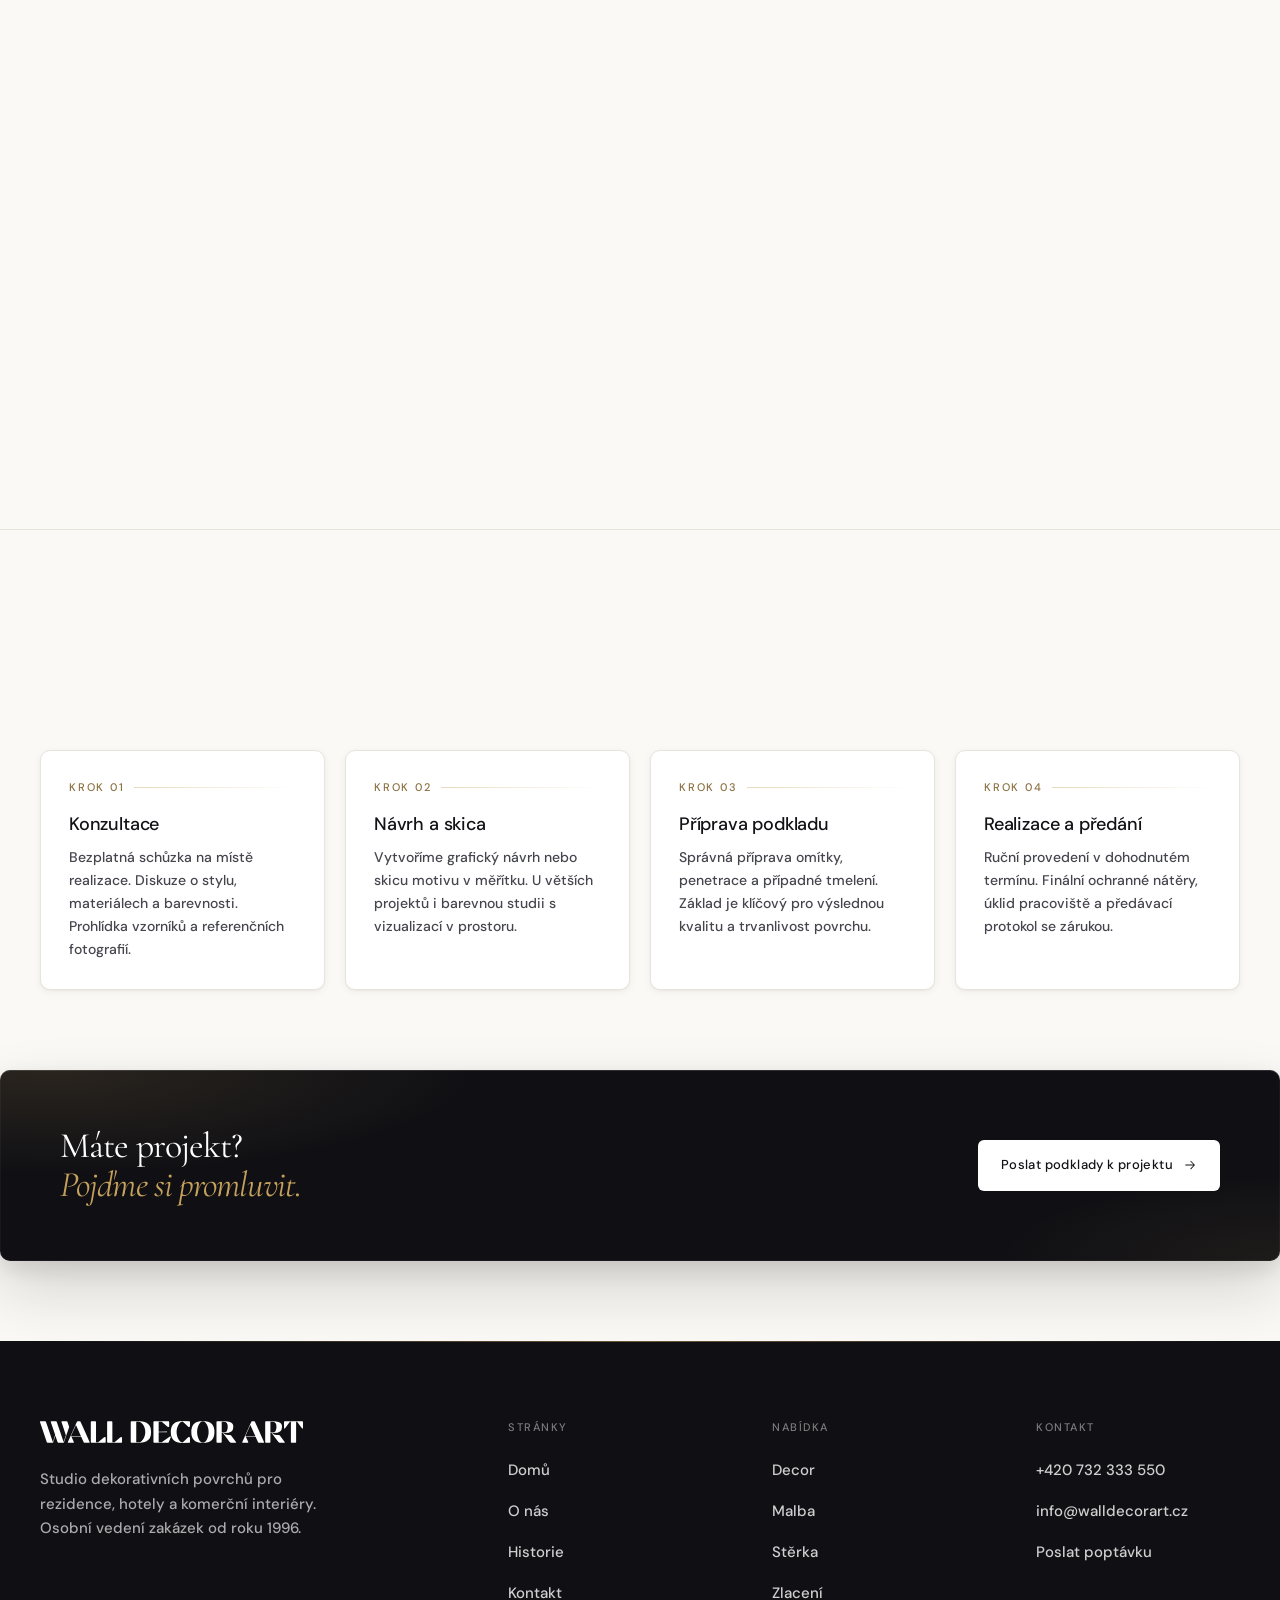
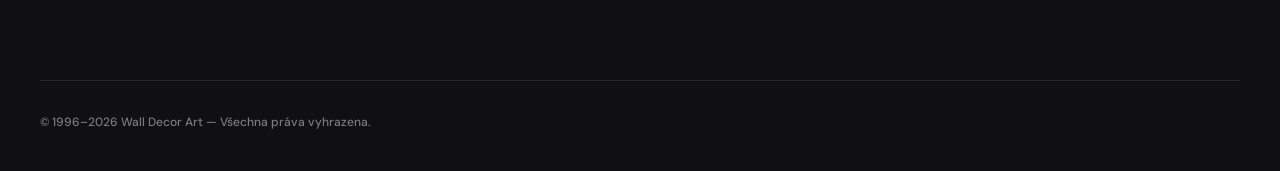
==== commit e585c6a1: "Switch contact email to info@walldecorart.cz Replace info@walldecorart.online with the new domain's " ====
--- a/decor.html
+++ b/decor.html
@@ -216,7 +216,7 @@
       <div class="footer-col"><img class="logo" src="assets/wall-decor-art-logo-white.svg" alt="Wall Decor Art" /><p class="footer-blurb">Studio dekorativních povrchů pro rezidence, hotely a komerční interiéry. Osobní vedení zakázek od roku 1996.</p></div>
       <div class="footer-col"><h4>Stránky</h4><ul><li><a href="index.html">Domů</a></li><li><a href="o-nas.html">O nás</a></li><li><a href="historie.html">Historie</a></li><li><a href="index.html#kontakt">Kontakt</a></li></ul></div>
       <div class="footer-col"><h4>Nabídka</h4><ul><li><a href="decor.html">Decor</a></li><li><a href="malba.html">Malba</a></li><li><a href="sterka.html">Stěrka</a></li><li><a href="zlaceni.html">Zlacení</a></li></ul></div>
-      <div class="footer-col"><h4>Kontakt</h4><ul><li><a href="tel:+420732333550">+420 732 333 550</a></li><li><a href="mailto:info@walldecorart.online">info@walldecorart.online</a></li><li><a href="index.html#kontakt">Poslat poptávku</a></li></ul></div>
+      <div class="footer-col"><h4>Kontakt</h4><ul><li><a href="tel:+420732333550">+420 732 333 550</a></li><li><a href="mailto:info@walldecorart.cz">info@walldecorart.cz</a></li><li><a href="index.html#kontakt">Poslat poptávku</a></li></ul></div>
     </div>
     <div class="footer-bottom"><div>© 1996–2026 Wall Decor Art — Všechna práva vyhrazena.</div></div>
   </div>
--- a/styles/base.css
+++ b/styles/base.css
@@ -242,7 +242,7 @@
   cursor: inherit;
 }
 
-body.lightbox-open {
+body.lightbox-open, body.mobile-menu-open {
   overflow: hidden;
 }
 
@@ -504,9 +504,11 @@
 .menu-toggle.open span:nth-child(3) { transform: translateY(-6.5px) rotate(-45deg); }
 
 .mobile-menu {
-  position: fixed; top: 76px; left: 0; right: 0;
+  position: fixed; top: 76px; left: 0; right: 0; bottom: 0;
   background: #101014; border-top: 1px solid rgba(255,255,255,0.12);
-  padding: 24px var(--pad);
+  padding: 24px var(--pad) 40px;
+  overflow-y: auto;
+  -webkit-overflow-scrolling: touch;
   transform: translateY(-110%); transition: transform .3s ease;
   z-index: 99;
 }
--- a/styles/sub.css
+++ b/styles/sub.css
@@ -2,8 +2,7 @@
 
 /* SUB HERO */
 .sub-hero {
-  padding: 72px 0 60px;
-  border-bottom: 1px solid var(--c-border);
+  padding-top: 72px;
 }
 .sub-crumb {
   font-family: var(--font-ui); font-size: 12px; text-transform: uppercase;
@@ -27,6 +26,17 @@
 .sub-meta-item .lbl { font-family: var(--font-ui); font-size: 11px; text-transform: uppercase; letter-spacing: 0.12em; color: var(--c-muted); margin-bottom: 4px; }
 .sub-meta-item .val { font-size: 15px; font-weight: 500; }
 @media (max-width: 1023px) { .sub-hero-lead { grid-template-columns: 1fr; gap: 32px; } }
+.sub-hero-center .sub-crumb { justify-content: center; }
+.sub-hero-center h1 { max-width: none; margin: 0 auto; text-align: center; }
+.sub-hero-center .sub-hero-lead {
+  grid-template-columns: 1fr;
+  justify-items: center;
+  text-align: center;
+  gap: 24px;
+}
+.sub-hero-center .sub-hero-lead p { margin: 0 auto; }
+.sub-hero-center .sub-hero-meta { flex-direction: row; flex-wrap: wrap; justify-content: center; gap: 32px; }
+.sub-hero-center .sub-meta-item { text-align: center; }
 .facts-grid {
   display: grid;
   grid-template-columns: repeat(4, minmax(0, 1fr));
@@ -62,10 +72,12 @@
 
 /* GALLERY SECTION */
 .gallery-section {
-  padding: 80px 0;
+  padding-top: 80px;
+  padding-bottom: 80px;
   border-bottom: 1px solid var(--c-border);
 }
-.gallery-section:last-of-type { border-bottom: none; }
+.gallery-section:last-of-type,
+.gallery-section:has(+ :not(.gallery-section)) { border-bottom: none; }
 
 .gallery-head {
   display: grid; grid-template-columns: 1fr 1.4fr;
@@ -75,6 +87,12 @@
 .gallery-head h2 em { font-style: italic; color: var(--c-warm); }
 .gallery-head p { color: var(--c-text-2); font-size: 16px; line-height: 1.7; max-width: 520px; }
 @media (max-width: 1023px) { .gallery-head { grid-template-columns: 1fr; gap: 20px; } }
+.gallery-head-center {
+  grid-template-columns: 1fr;
+  justify-items: center;
+  text-align: center;
+}
+.gallery-head-center p { margin: 0 auto; }
 
 /* GALLERY GRID LAYOUTS */
 .gallery-grid {
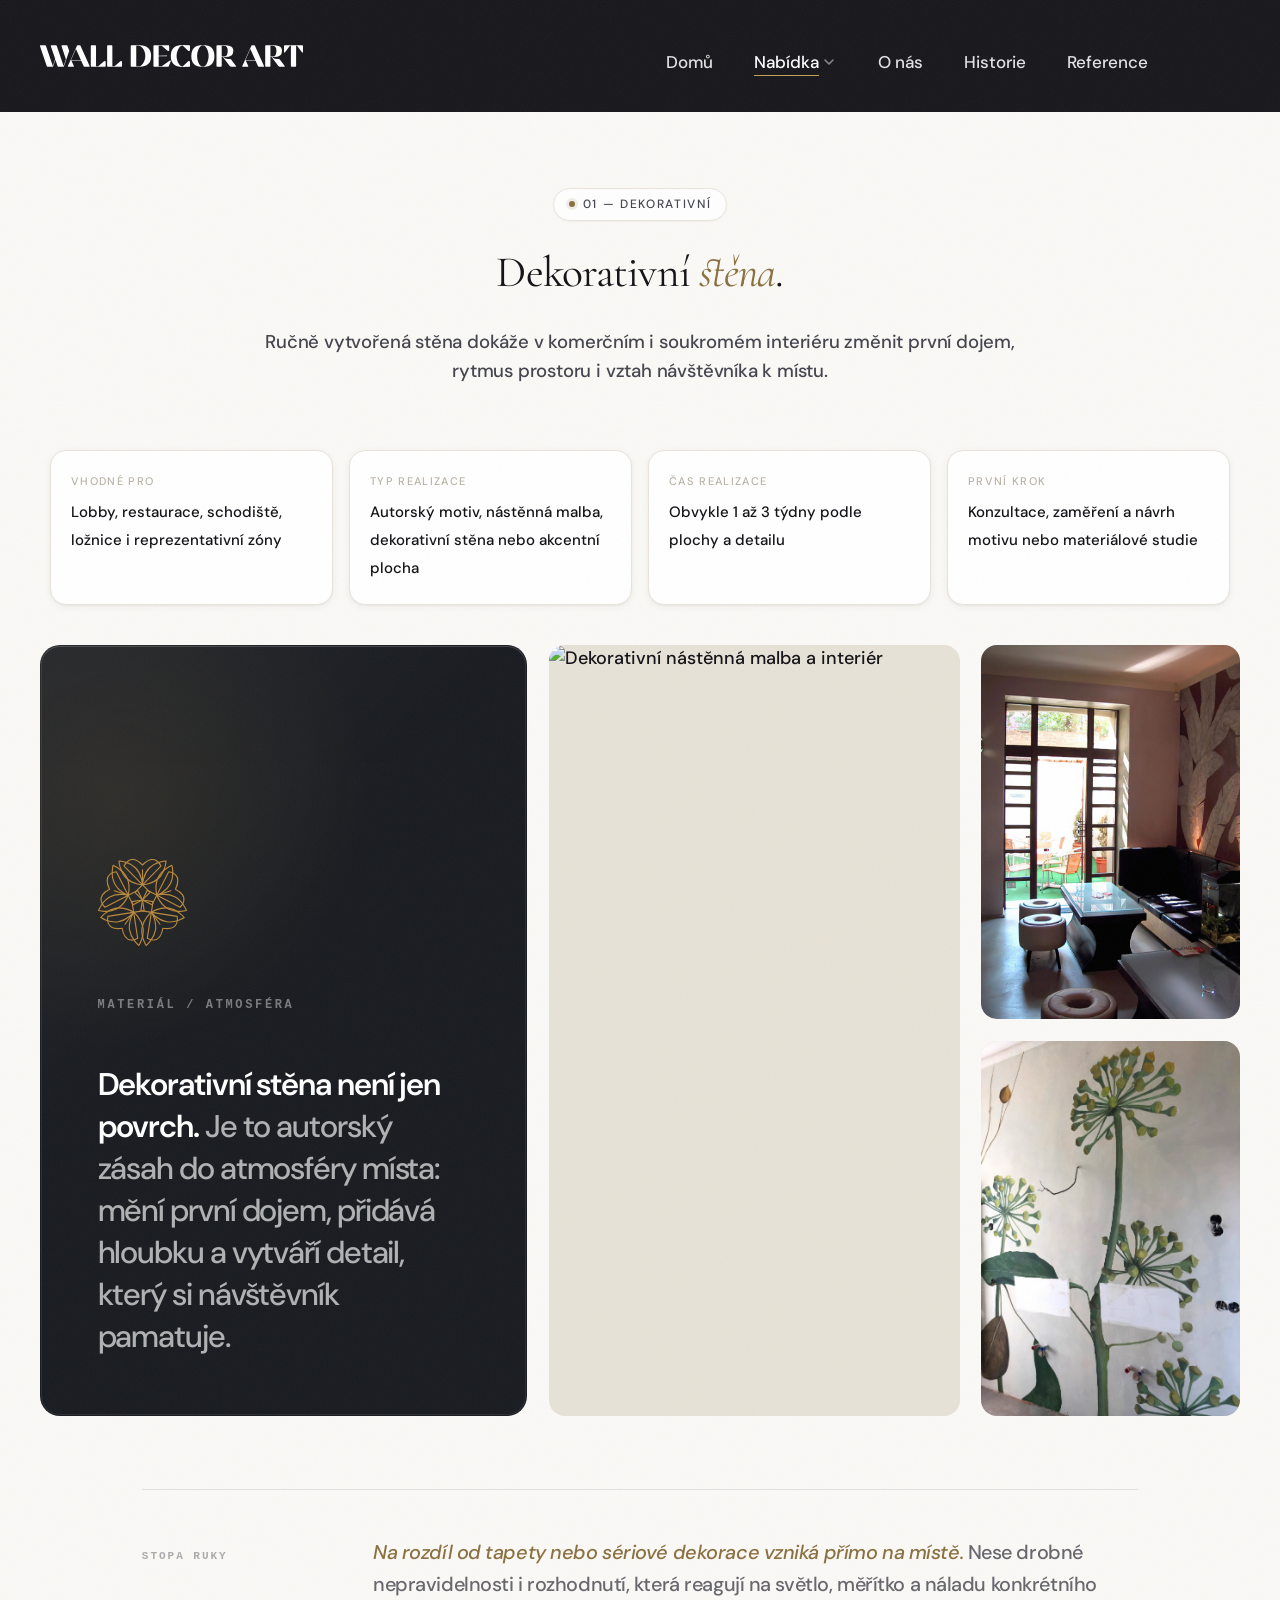
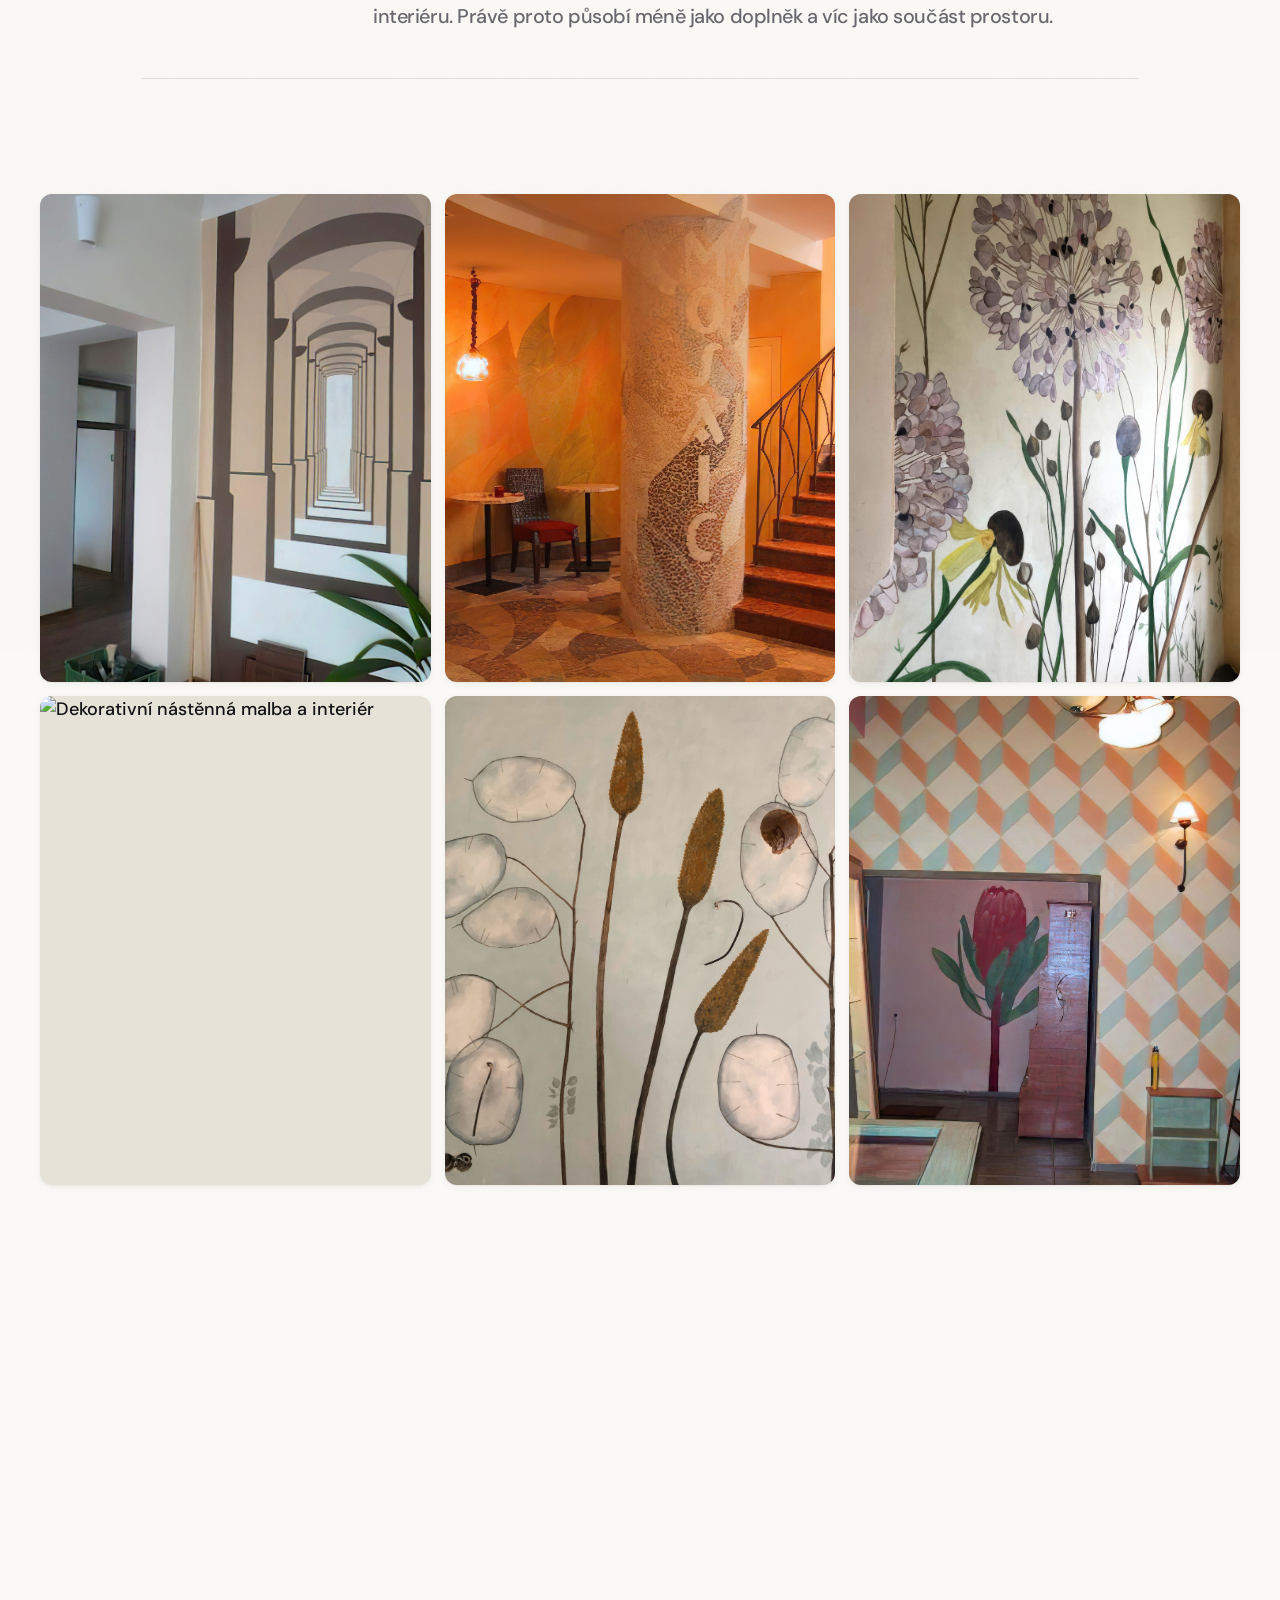
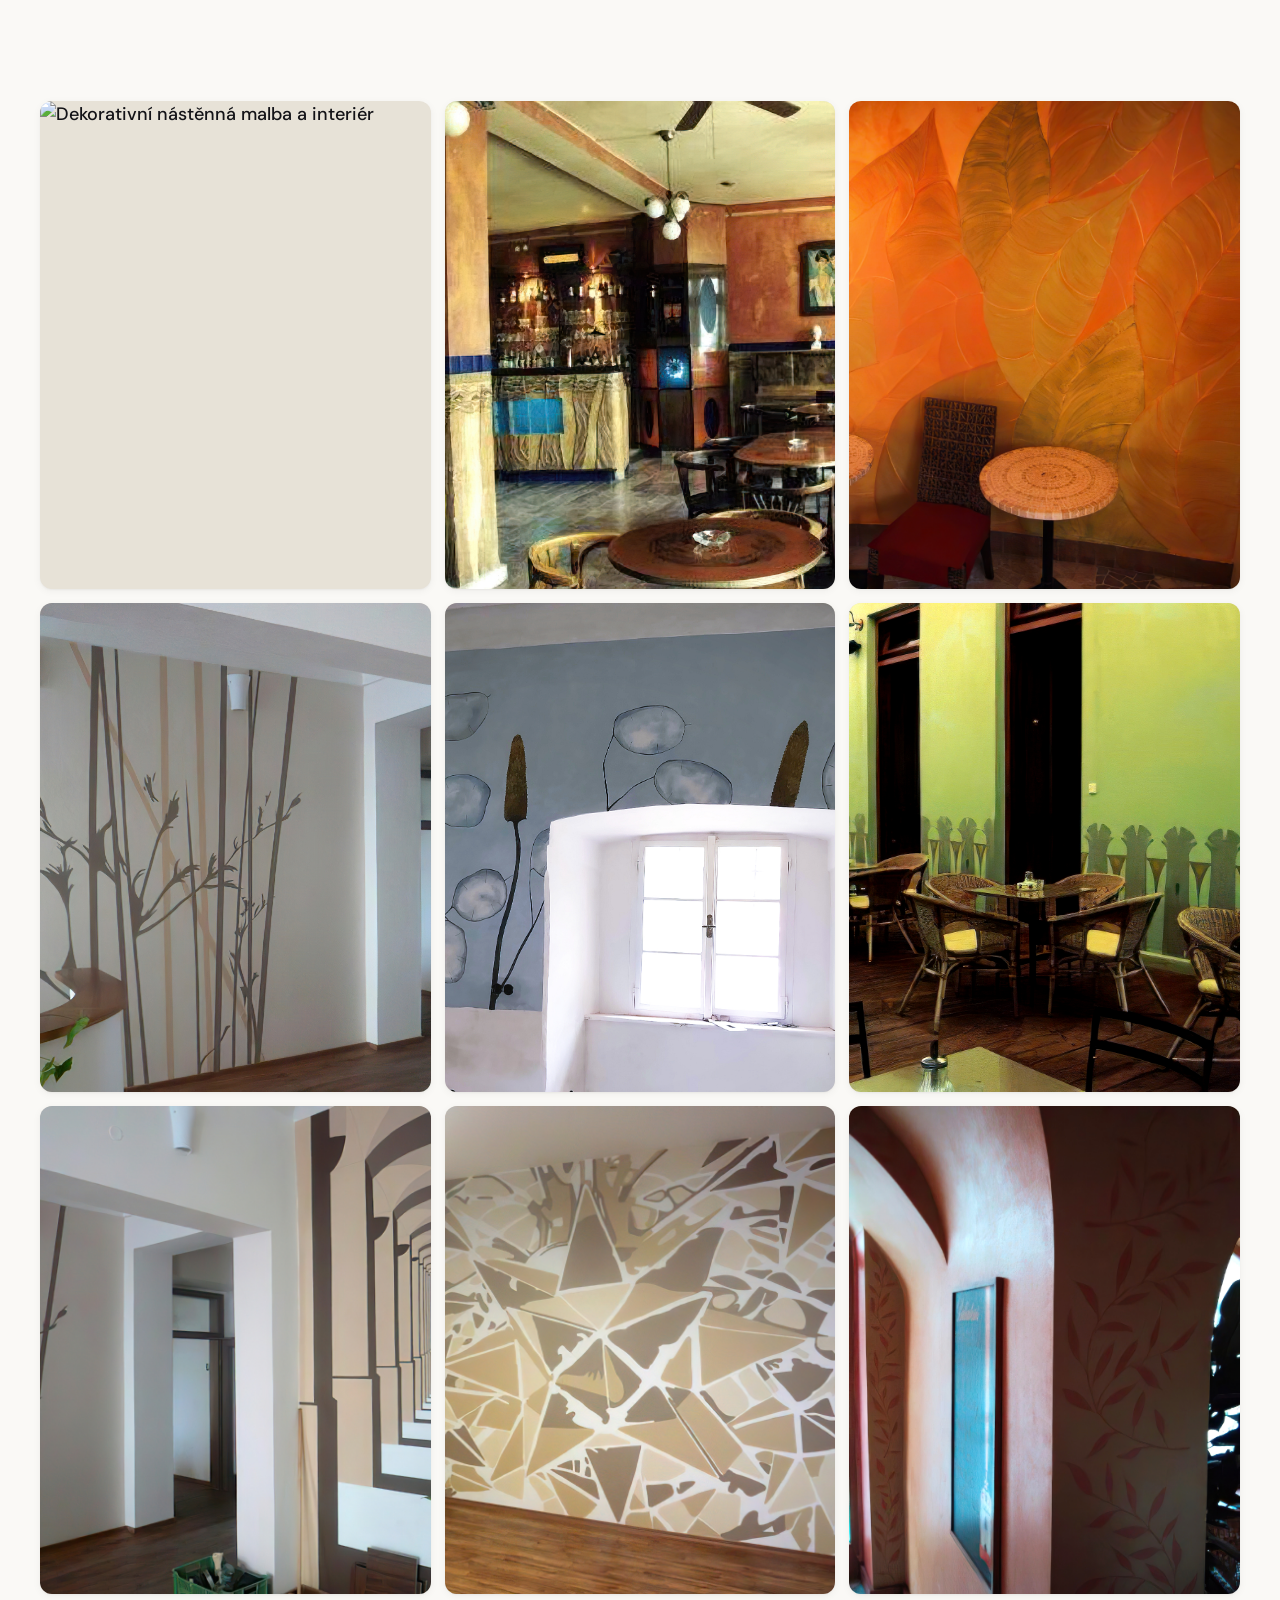
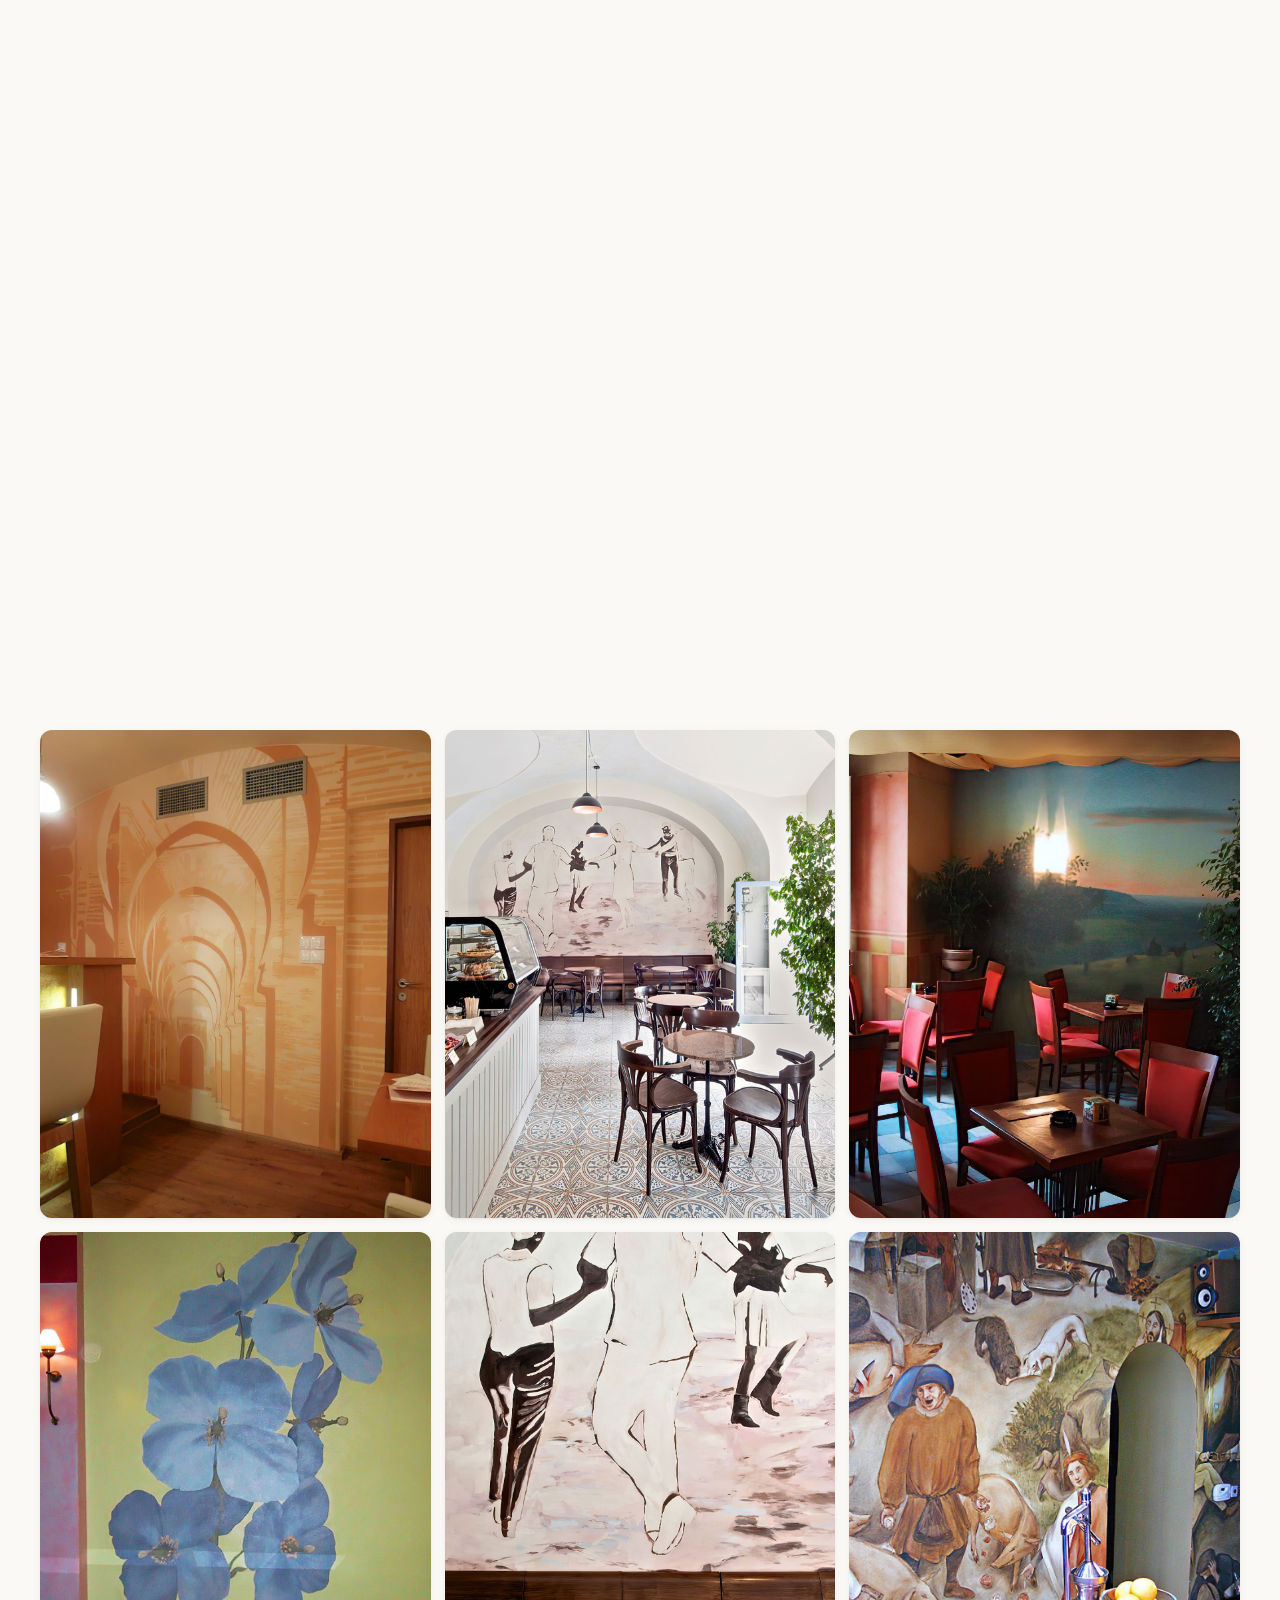
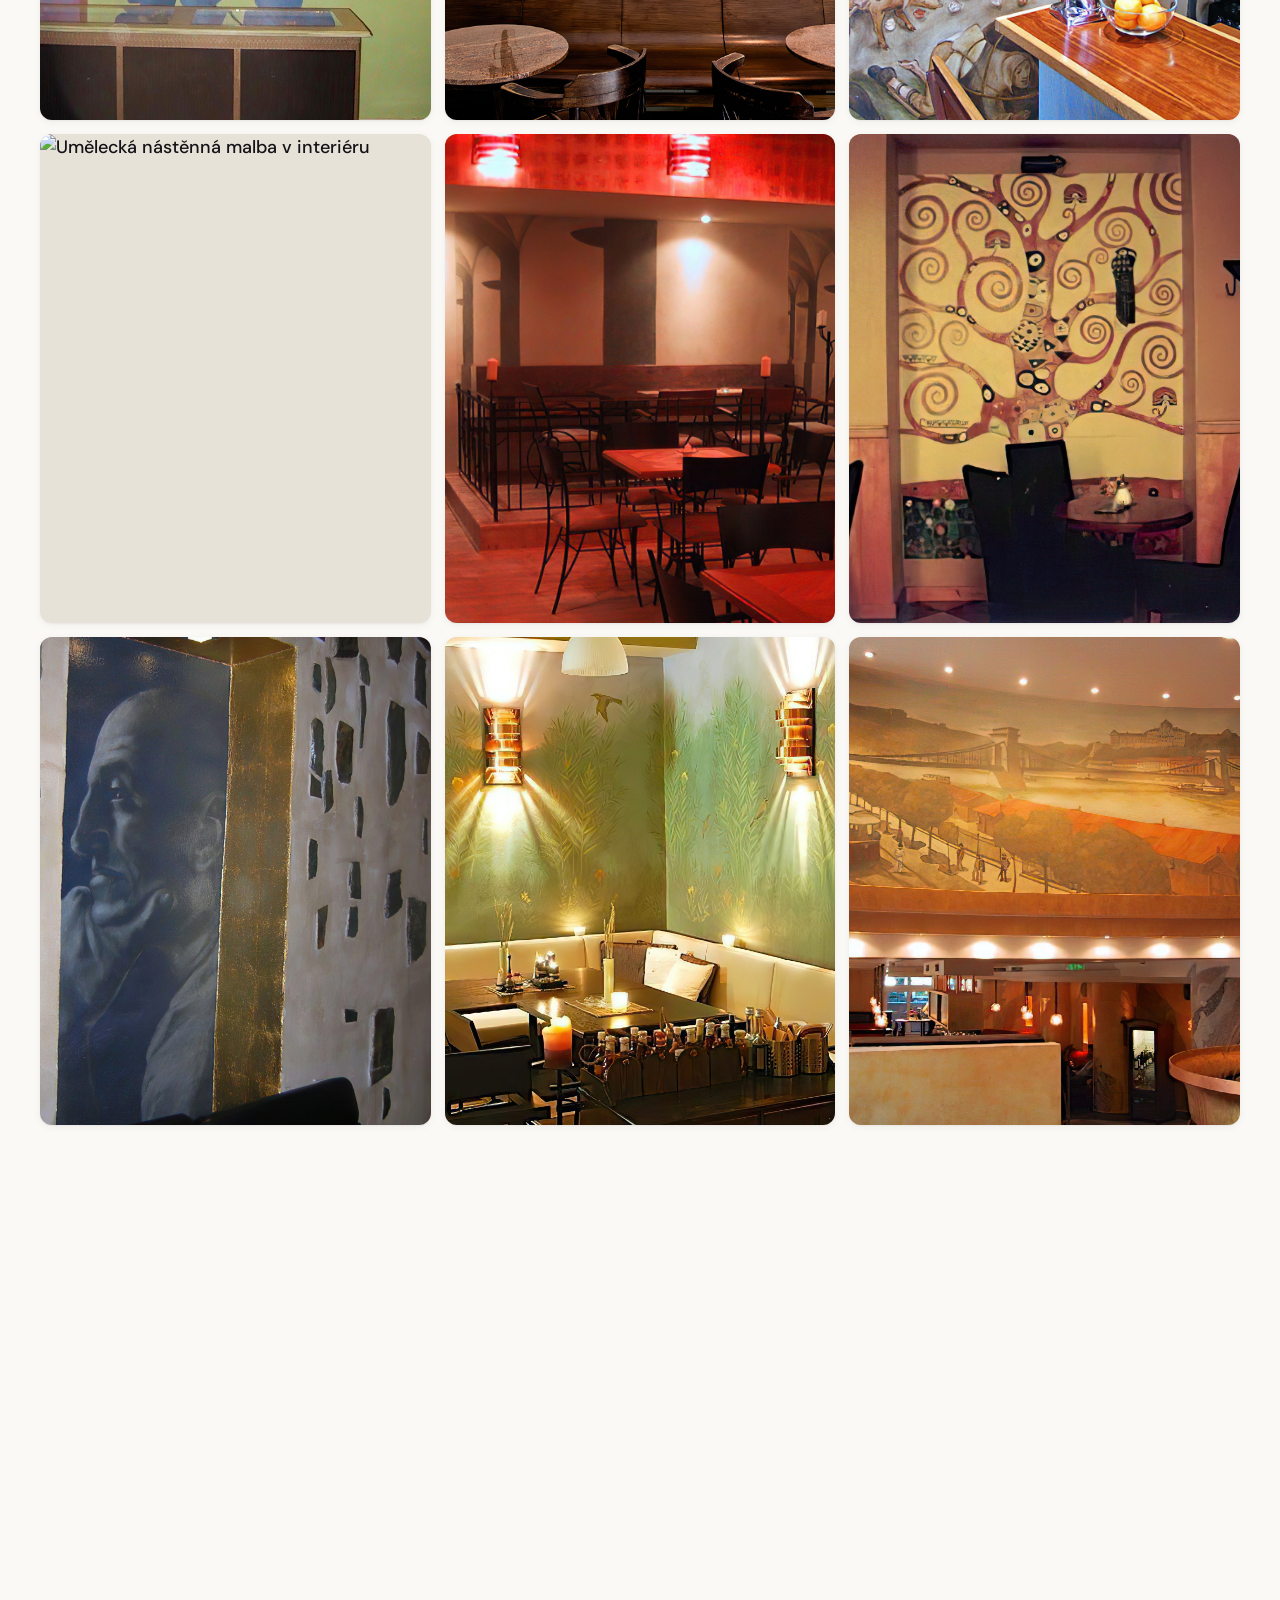
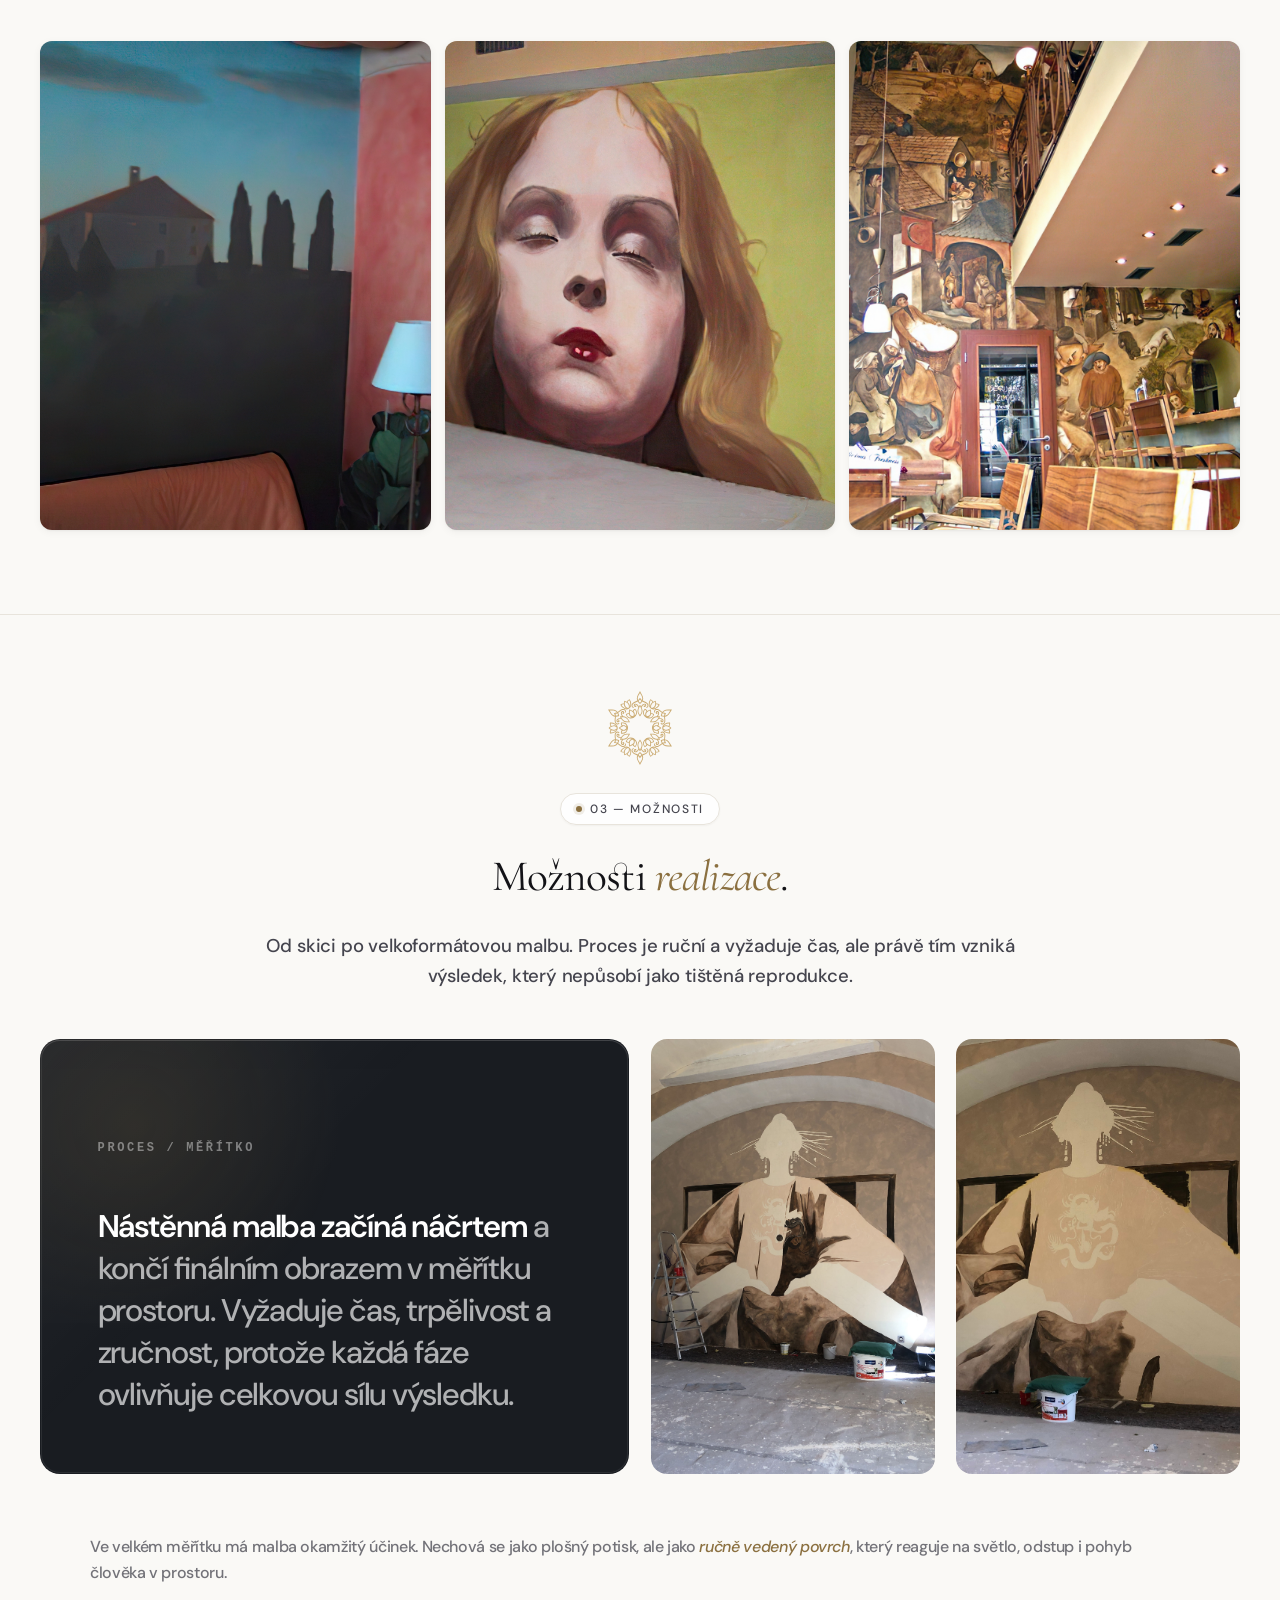
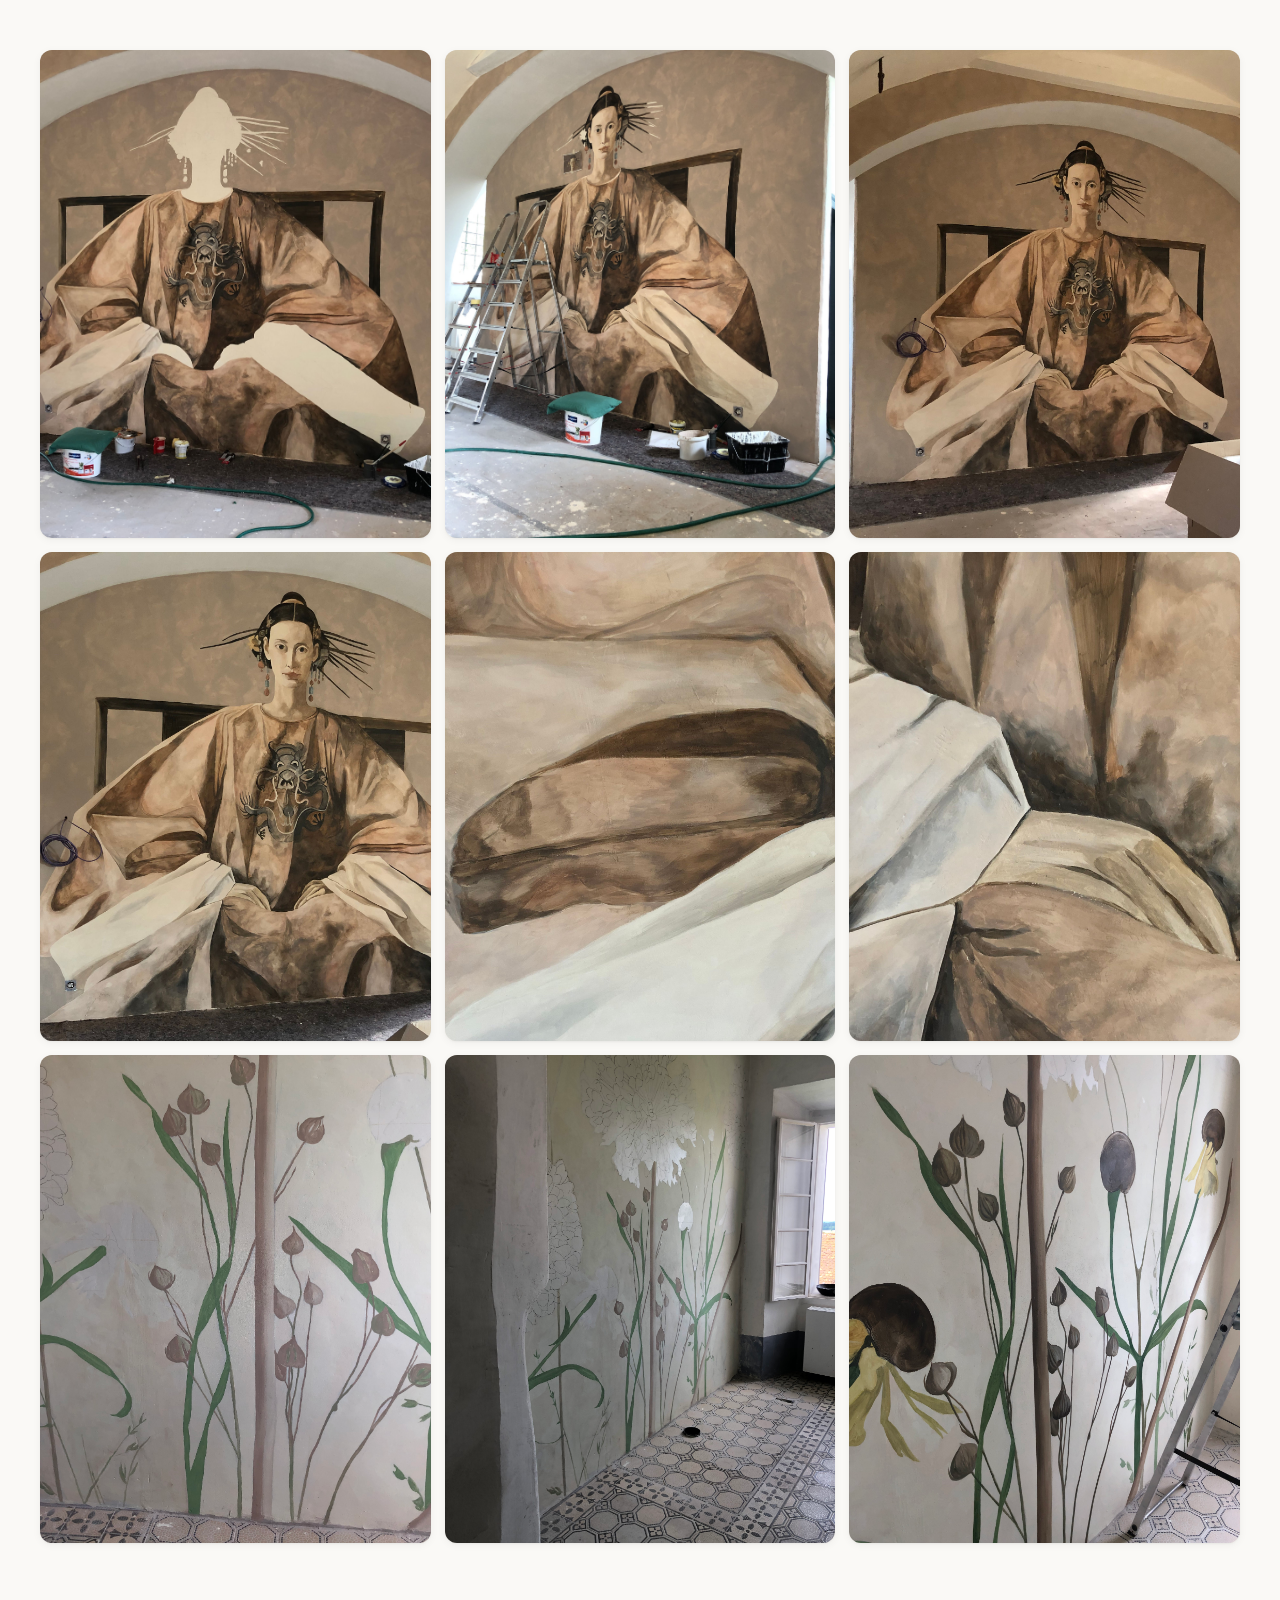
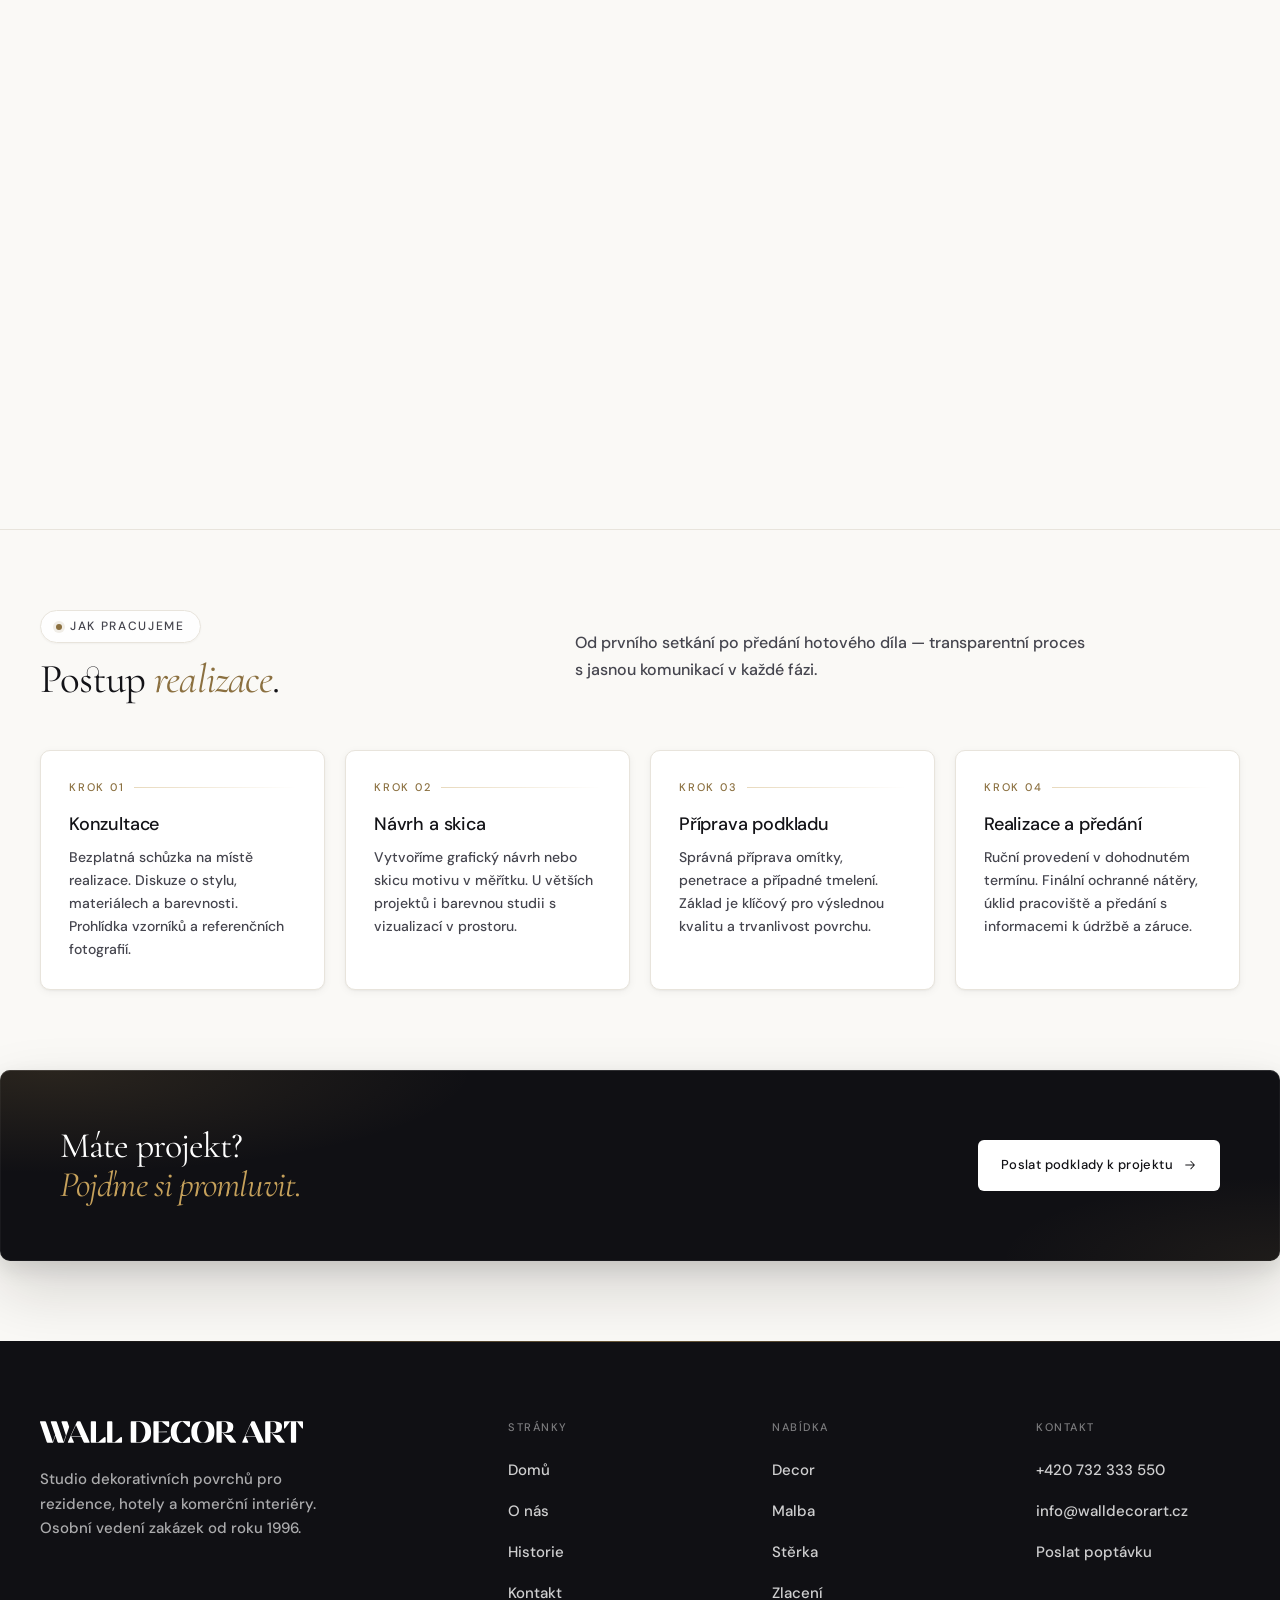
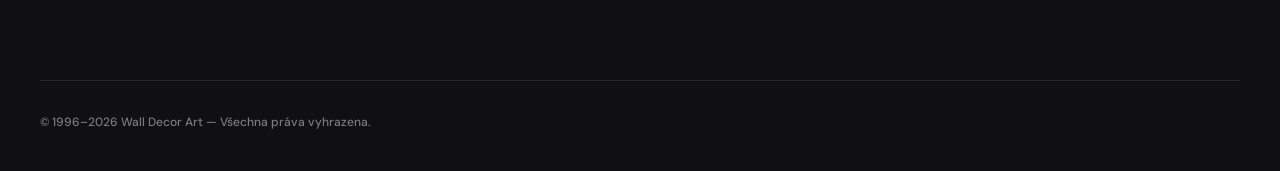
==== commit 3294bc41: "Refine website copy for credibility" ====
--- a/decor.html
+++ b/decor.html
@@ -66,7 +66,7 @@
   </div>
   <div class="facts-grid reveal reveal-d1">
     <div class="fact-card"><span class="lbl">Vhodné pro</span><span class="val">Lobby, restaurace, schodiště, ložnice i reprezentativní zóny</span></div>
-    <div class="fact-card"><span class="lbl">Typ realizace</span><span class="val">Autorský motiv, freska, dekorativní stěna nebo akcentní plocha</span></div>
+    <div class="fact-card"><span class="lbl">Typ realizace</span><span class="val">Autorský motiv, nástěnná malba, dekorativní stěna nebo akcentní plocha</span></div>
     <div class="fact-card"><span class="lbl">Čas realizace</span><span class="val">Obvykle 1 až 3 týdny podle plochy a detailu</span></div>
     <div class="fact-card"><span class="lbl">První krok</span><span class="val">Konzultace, zaměření a návrh motivu nebo materiálové studie</span></div>
   </div>
@@ -121,7 +121,7 @@
   <div class="decor-editorial decor-identity decor-identity-art reveal reveal-d1">
     <figure class="decor-feature-image decor-feature-image-wide"><img src="uploads/decor-original/umelecke/01-4e34f15c91f64d3c95b06736756a6cb4.jpeg" alt="Umělecká nástěnná malba v interiéru" loading="lazy" /></figure>
     <div class="decor-feature decor-feature-dark decor-feature-tall">
-      <span class="decor-feature-label">Freska v současném interiéru</span>
+      <span class="decor-feature-label">Malba v současném interiéru</span>
       <p><strong>Nejde o obraz zavěšený na zdi.</strong> Malba se stává součástí stěny, a tím i součástí samotného prostoru. Je pevná, přítomná a v měřítku místnosti často působí silněji než samostatný dekorativní objekt.</p>
     </div>
     <p class="decor-textline" style="grid-column:1/-1;text-align:center;font-size:clamp(17px,1.45vw,22px);line-height:1.55;max-width:900px;margin:0 auto;padding:clamp(20px,2.5vw,38px) clamp(20px,4vw,80px);">Každý tah štětcem a každý odstín je komponovaný tak, aby podtrhl charakter místnosti. Malba prostor nejen zdobí, ale <em>oživuje ho a dodává mu hloubku.</em></p>
@@ -157,7 +157,7 @@
     <img class="decor-original-symbol" src="uploads/decor-original/symbols/moznosti.svg" alt="" aria-hidden="true" />
     <span class="pill"><span class="dot"></span>03 — Možnosti</span>
     <h2>Možnosti <em>realizace</em>.</h2>
-    <p class="decor-original-lead">Od skici po monumentální malbu. Proces je pomalý, ruční a náročný, ale právě tím vzniká výsledek, který nepůsobí jako tištěná reprodukce.</p>
+    <p class="decor-original-lead">Od skici po velkoformátovou malbu. Proces je ruční a vyžaduje čas, ale právě tím vzniká výsledek, který nepůsobí jako tištěná reprodukce.</p>
   </div>
   <div class="decor-editorial decor-identity decor-identity-process reveal reveal-d1">
     <div class="decor-feature decor-feature-dark">
@@ -166,7 +166,7 @@
     </div>
     <figure class="decor-feature-image"><img src="uploads/decor-original/moznosti/01-0185094c41094c34b3d19a384c8402ae.jpg" alt="Proces vzniku nástěnné malby" loading="lazy" /></figure>
     <figure class="decor-feature-image"><img src="uploads/decor-original/moznosti/02-271d362992ce45ffa68ea327e02bb6cb.jpeg" alt="Proces vzniku nástěnné malby" loading="lazy" /></figure>
-    <p class="decor-textline decor-textline-muted">Ve velkém měřítku má malba okamžitý účinek. Nechová se jako mrtvý kus papíru nebo látky, ale jako <em>živý povrch plný energie</em>, který proměňuje prostor při každém pohledu.</p>
+    <p class="decor-textline decor-textline-muted">Ve velkém měřítku má malba okamžitý účinek. Nechová se jako plošný potisk, ale jako <em>ručně vedený povrch</em>, který reaguje na světlo, odstup i pohyb člověka v prostoru.</p>
   </div>
   <div class="decor-masonry decor-masonry-process reveal reveal-d1">
         <figure class="decor-photo"><img src="uploads/decor-original/moznosti/03-f06efd85066840ccbf7ecef3d8acc2f9.jpeg" alt="Proces vzniku nástěnné malby" loading="lazy" /></figure>
@@ -197,7 +197,7 @@
     <div class="process-step"><div class="n">Krok 01</div><h4>Konzultace</h4><p>Bezplatná schůzka na místě realizace. Diskuze o stylu, materiálech a barevnosti. Prohlídka vzorníků a referenčních fotografií.</p></div>
     <div class="process-step"><div class="n">Krok 02</div><h4>Návrh a skica</h4><p>Vytvoříme grafický návrh nebo skicu motivu v měřítku. U větších projektů i barevnou studii s vizualizací v prostoru.</p></div>
     <div class="process-step"><div class="n">Krok 03</div><h4>Příprava podkladu</h4><p>Správná příprava omítky, penetrace a případné tmelení. Základ je klíčový pro výslednou kvalitu a trvanlivost povrchu.</p></div>
-    <div class="process-step"><div class="n">Krok 04</div><h4>Realizace a předání</h4><p>Ruční provedení v dohodnutém termínu. Finální ochranné nátěry, úklid pracoviště a předávací protokol se zárukou.</p></div>
+    <div class="process-step"><div class="n">Krok 04</div><h4>Realizace a předání</h4><p>Ruční provedení v dohodnutém termínu. Finální ochranné nátěry, úklid pracoviště a předání s informacemi k údržbě a záruce.</p></div>
   </div>
 </section>
 
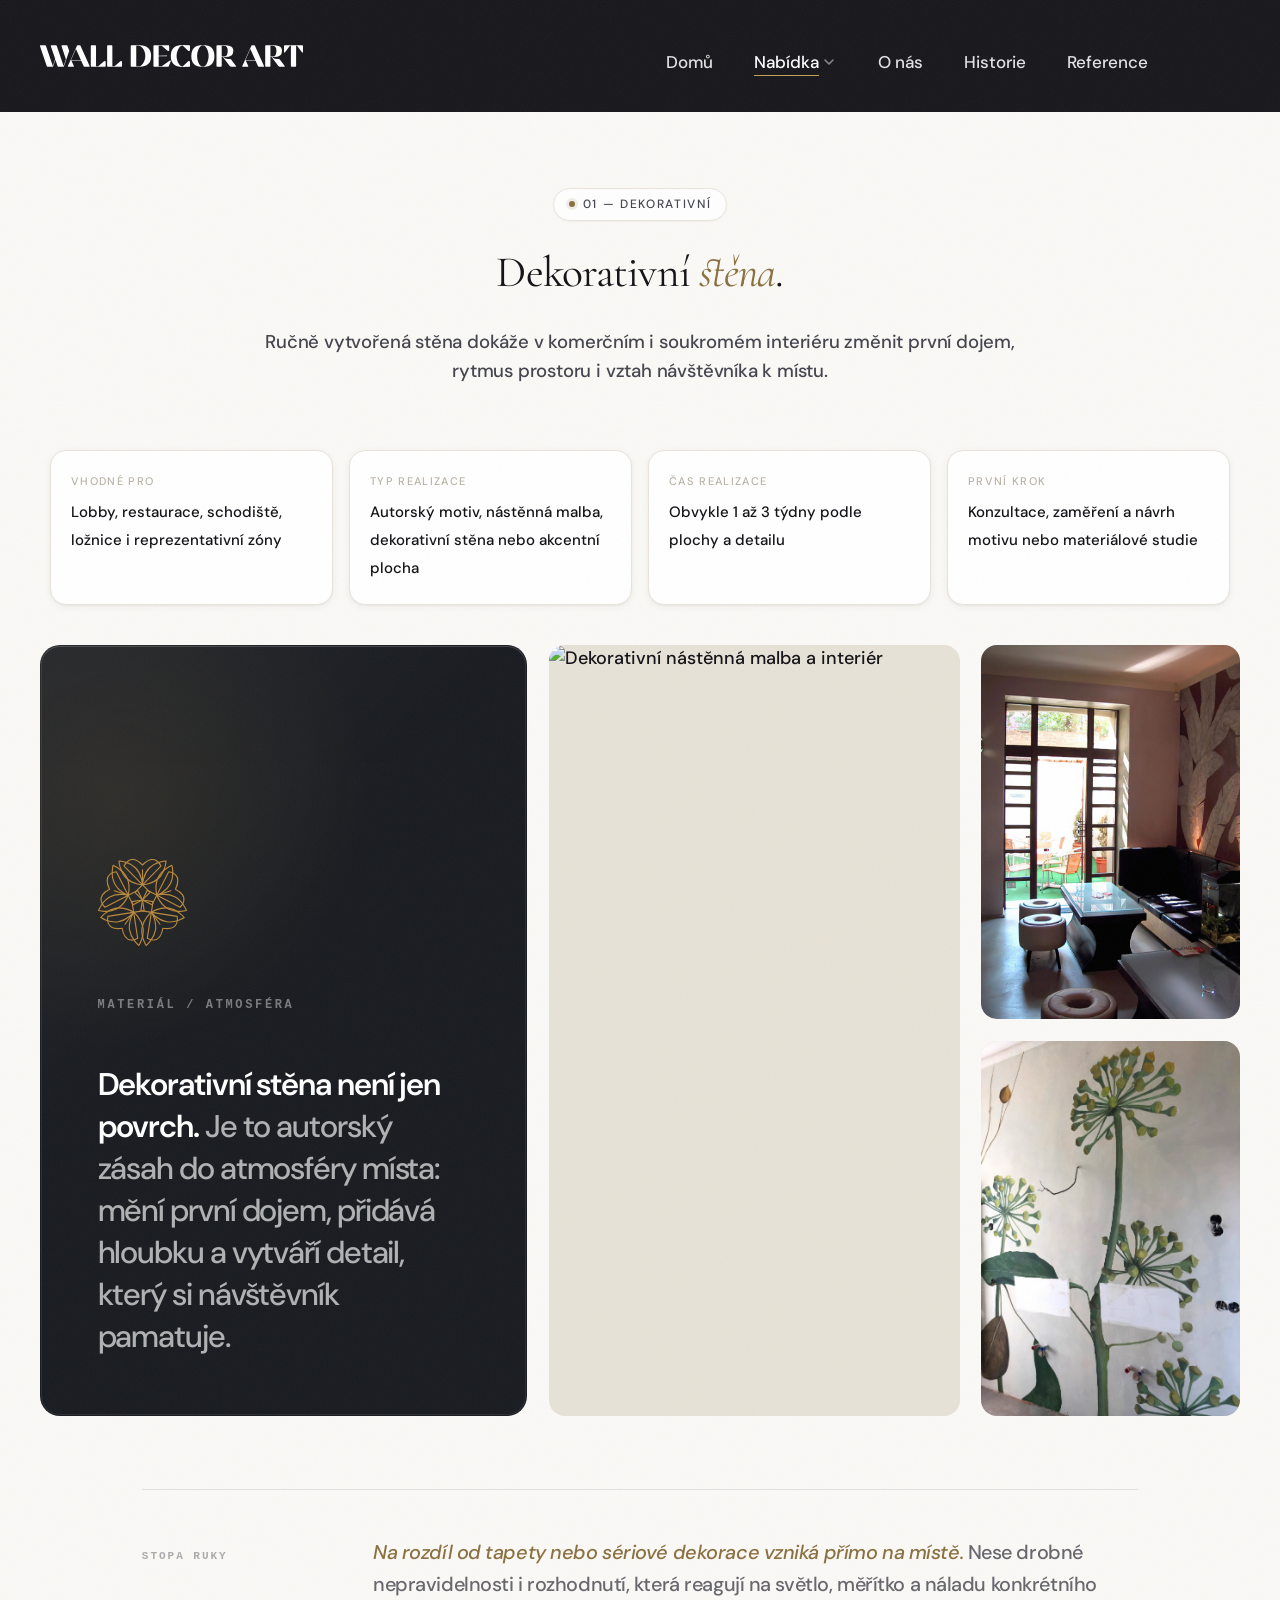
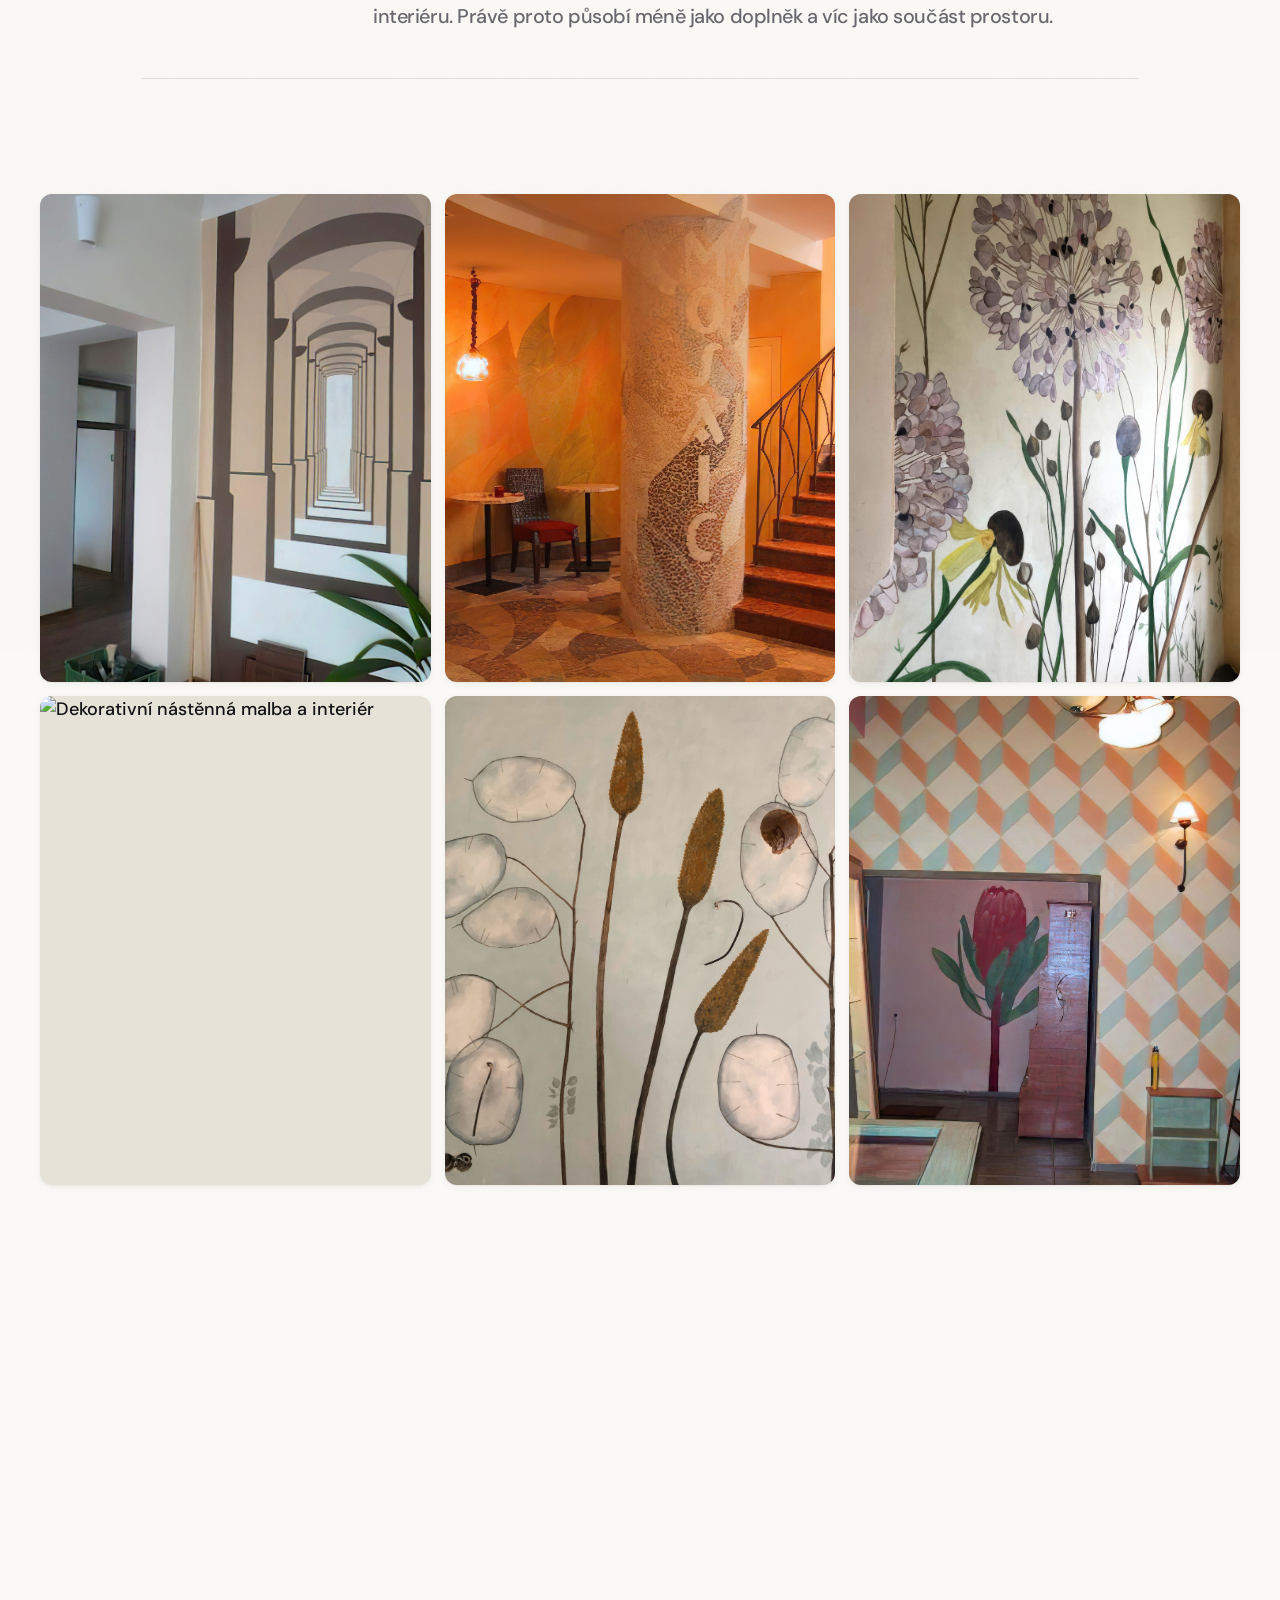
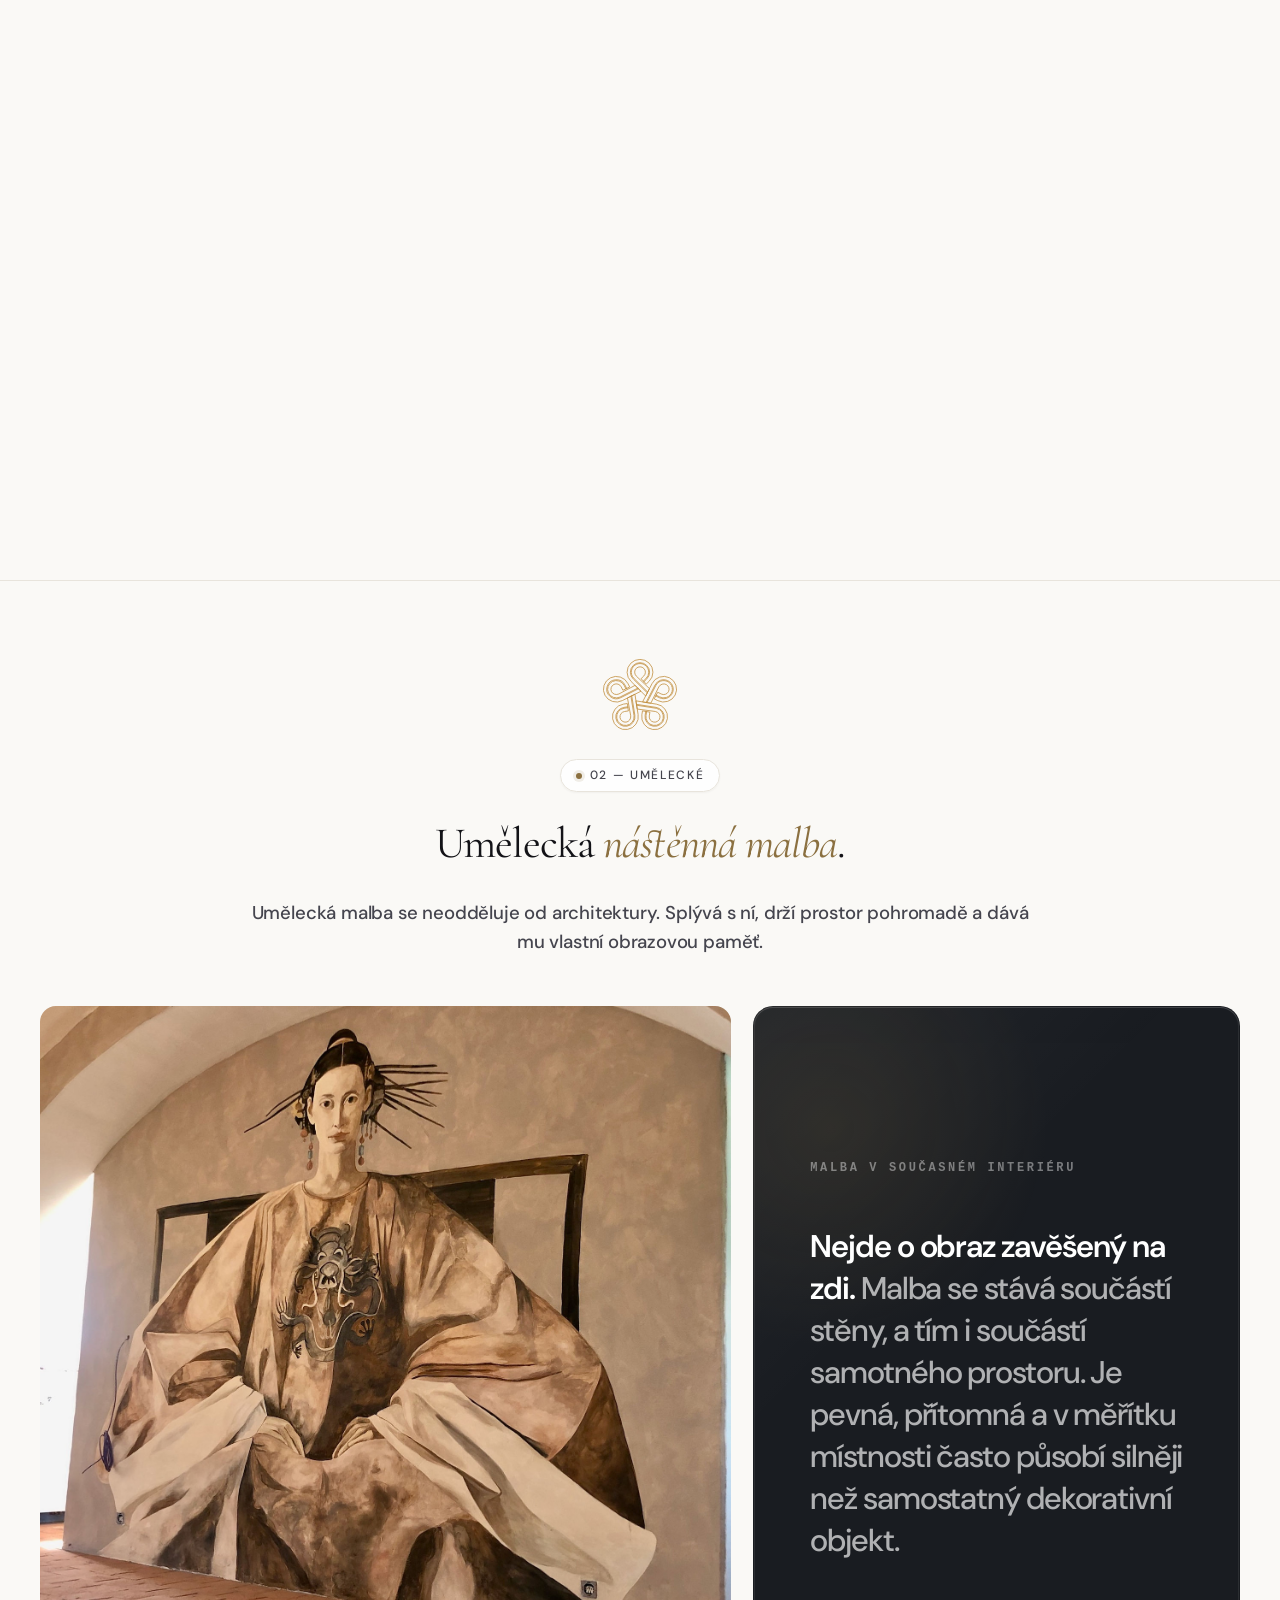
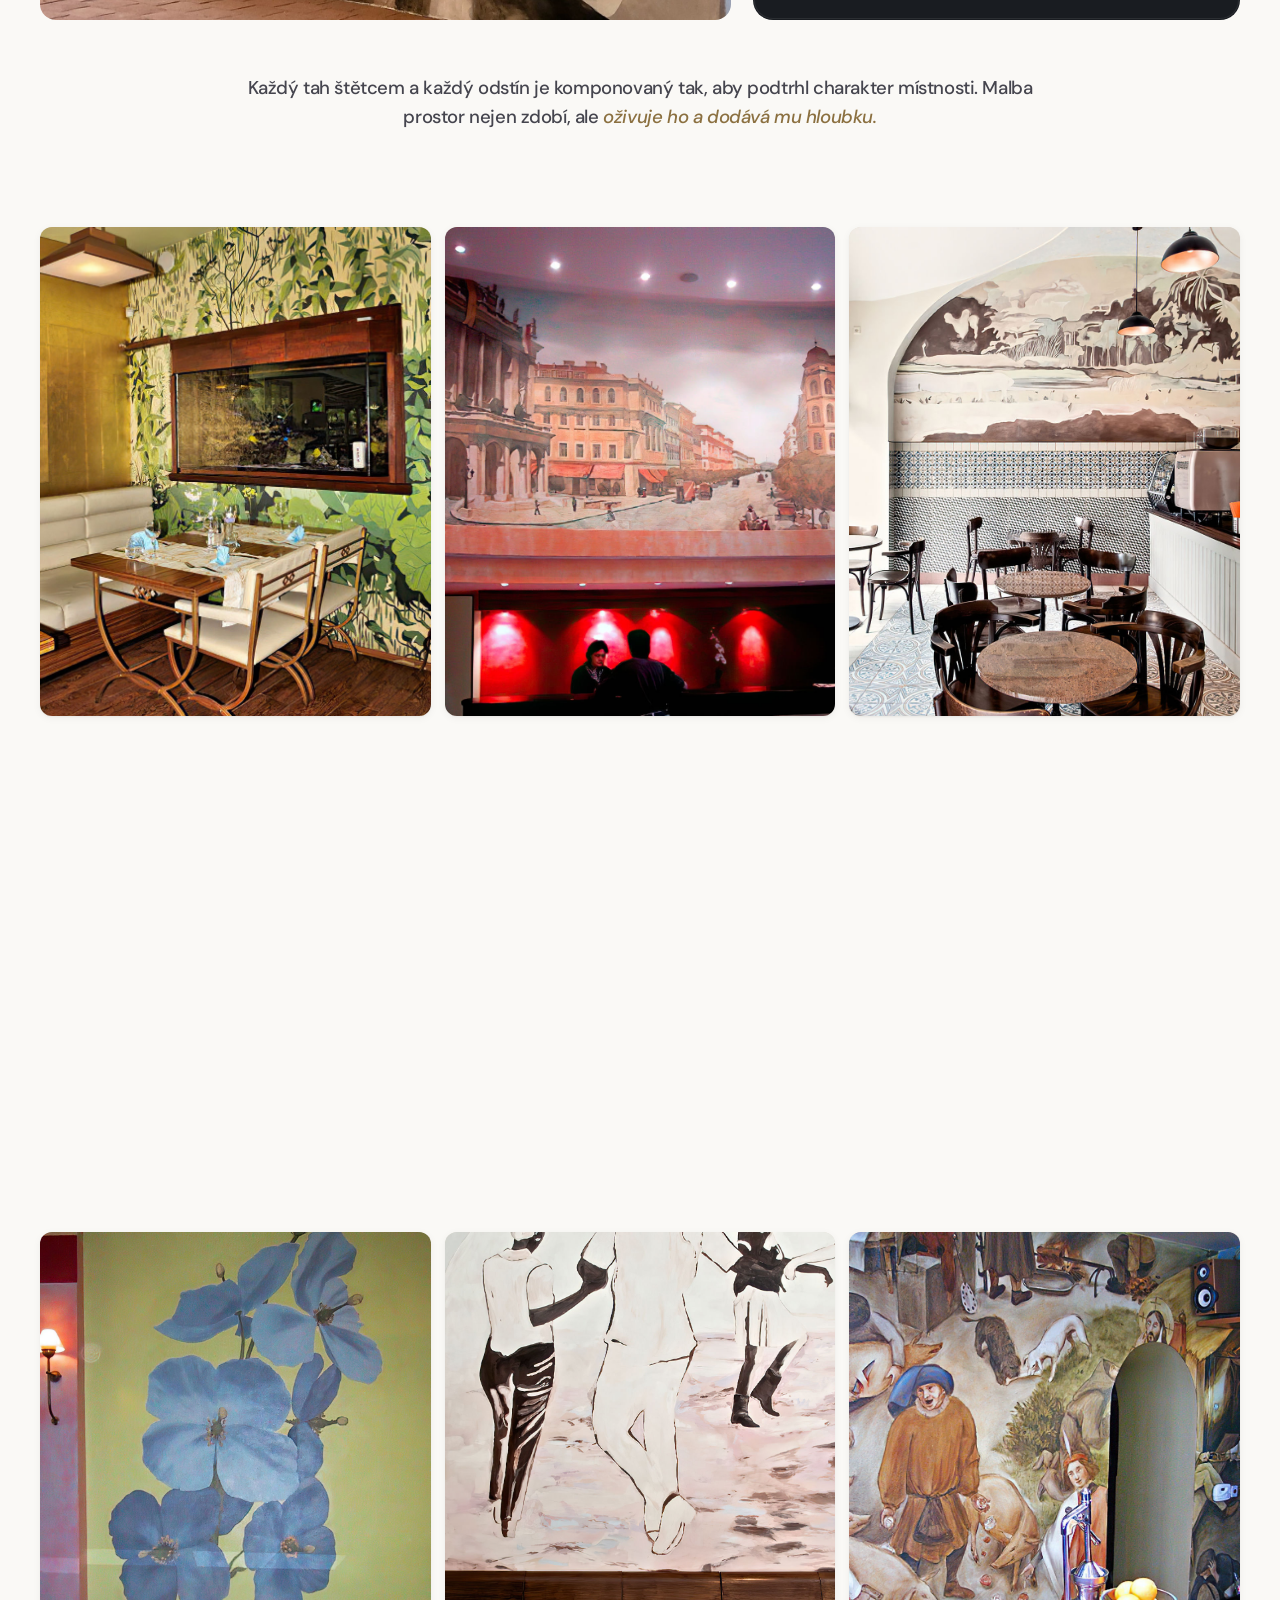
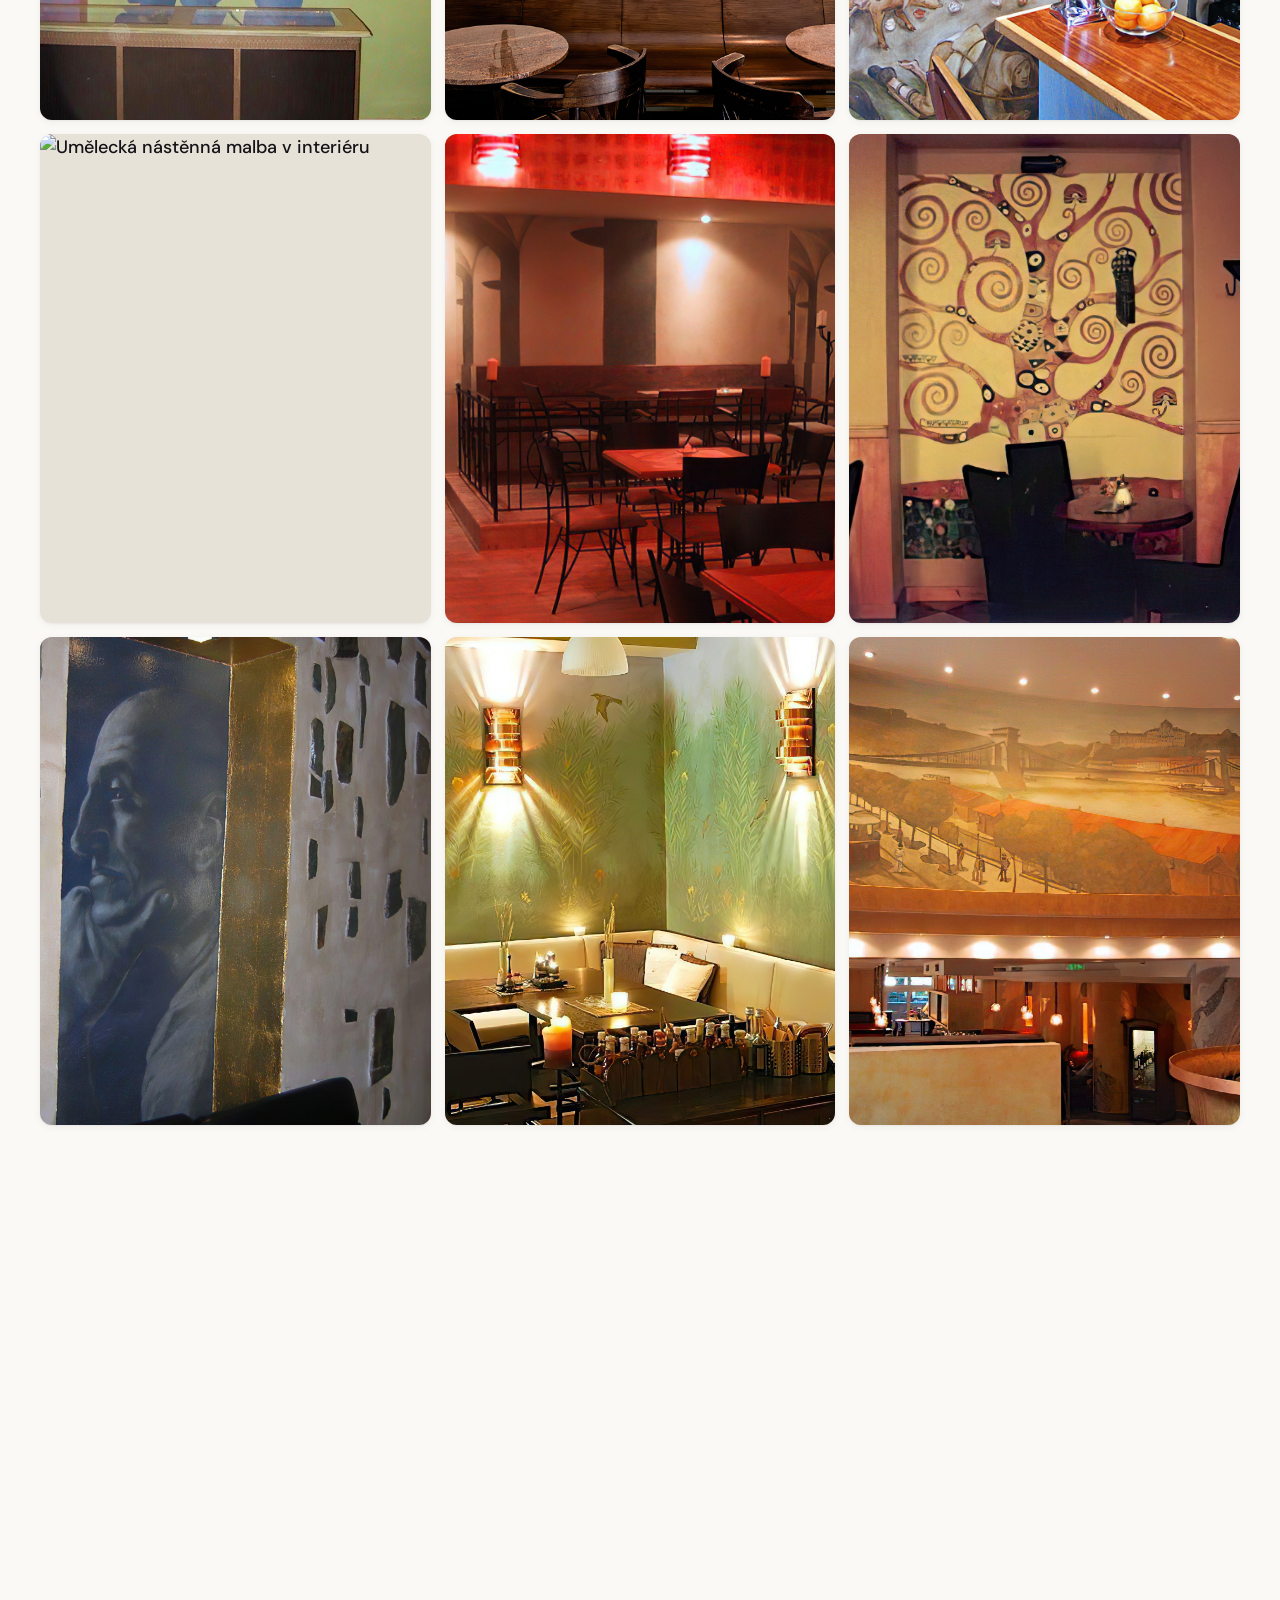
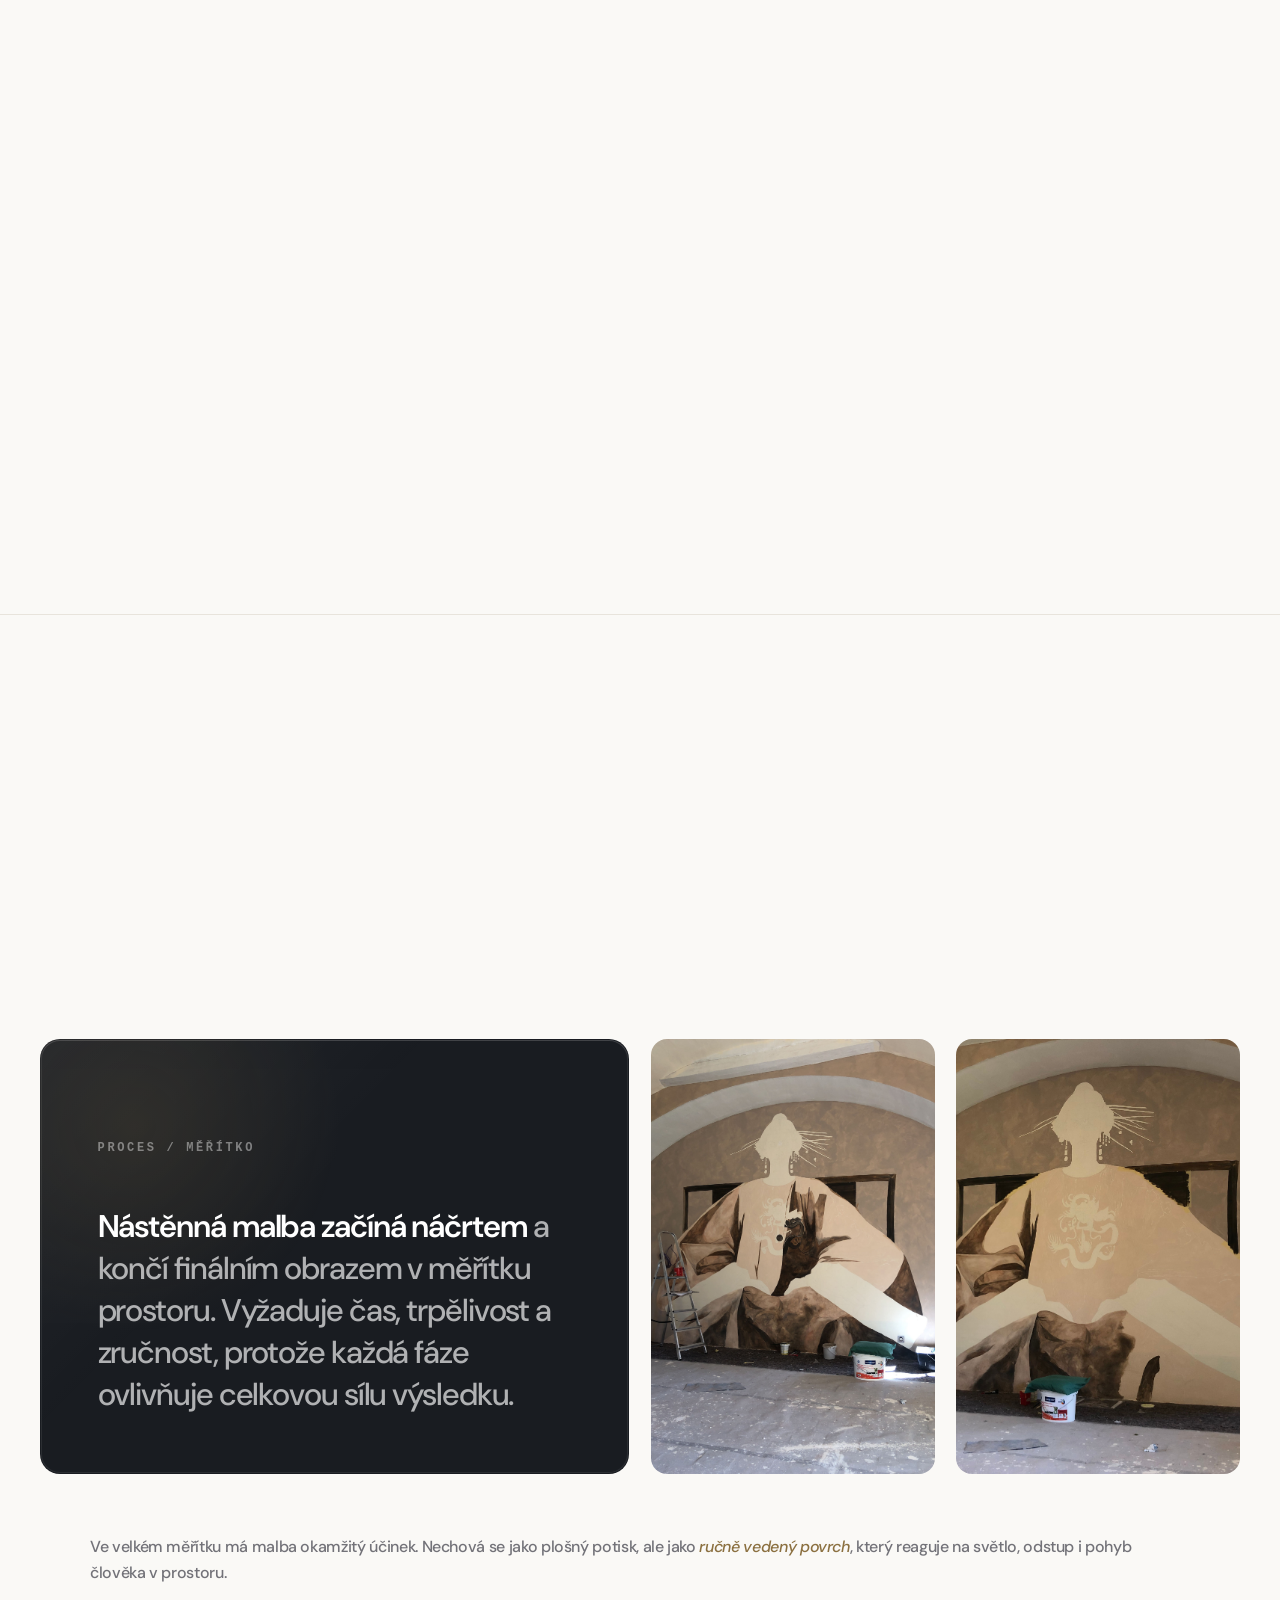
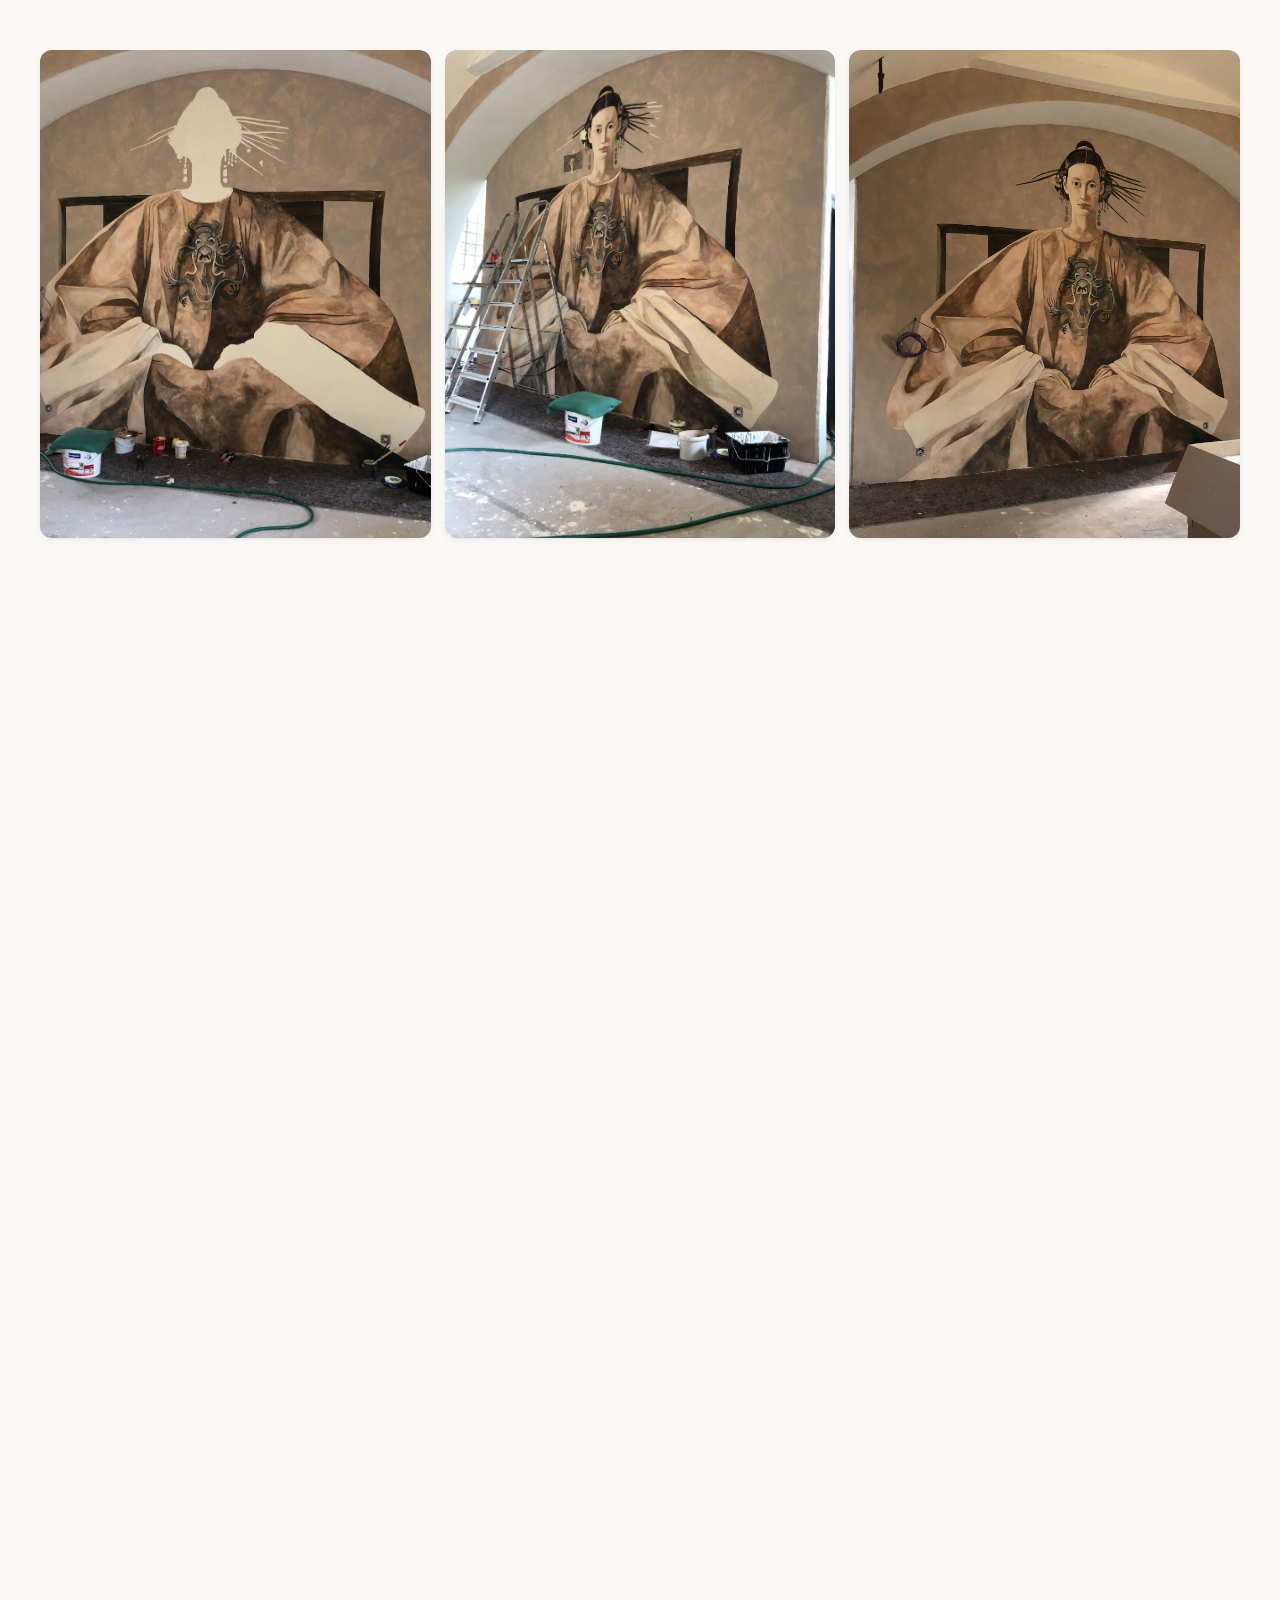
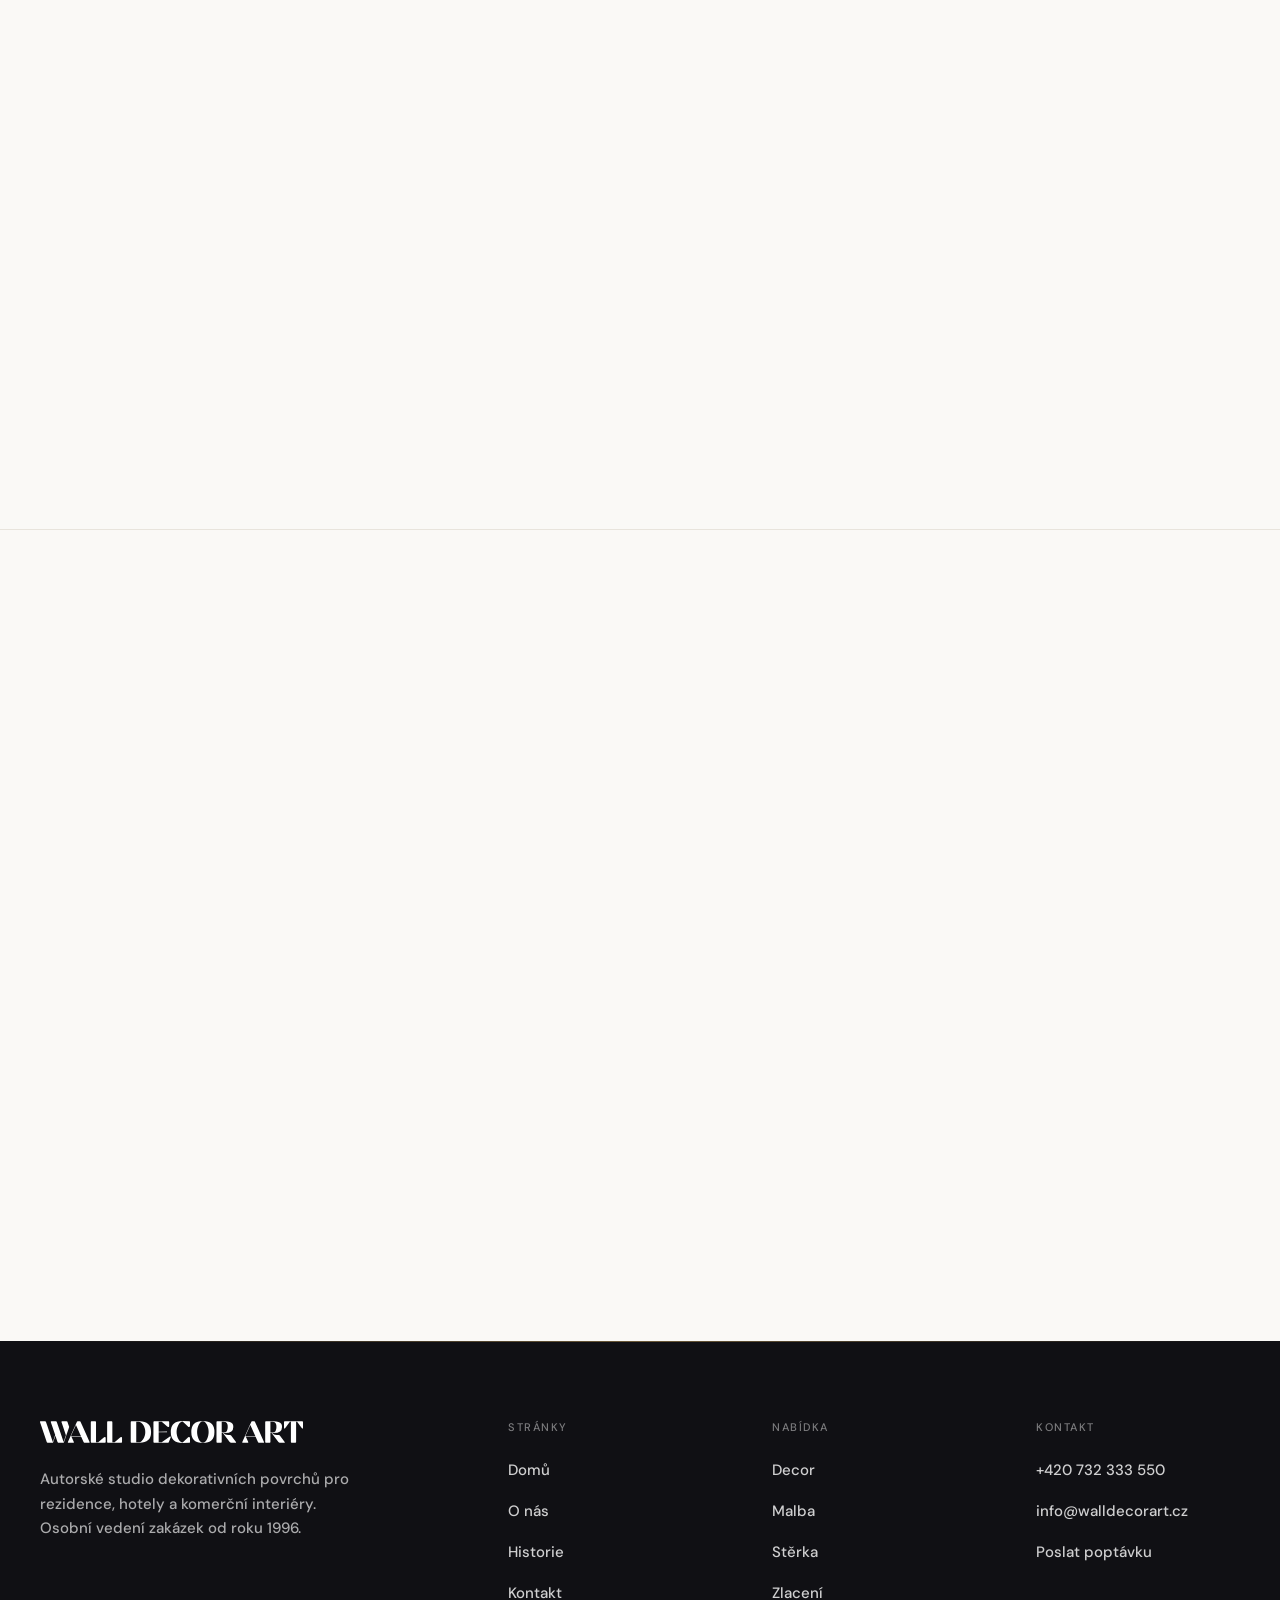
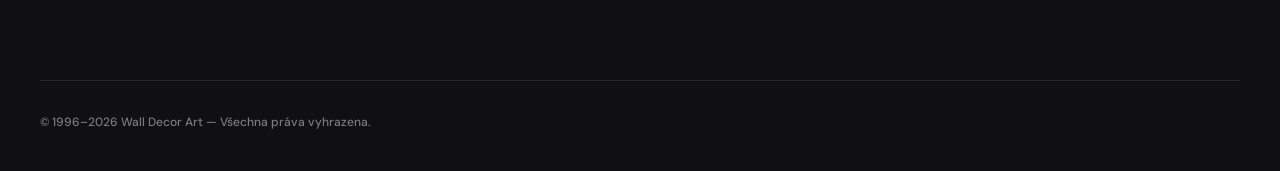
==== commit a7371f4f: "Fix content credibility issues across site Resolve internal contradictions (three pillars vs two, gi" ====
--- a/decor.html
+++ b/decor.html
@@ -213,7 +213,7 @@
 <footer class="site-footer">
   <div class="container">
     <div class="footer-grid">
-      <div class="footer-col"><img class="logo" src="assets/wall-decor-art-logo-white.svg" alt="Wall Decor Art" /><p class="footer-blurb">Studio dekorativních povrchů pro rezidence, hotely a komerční interiéry. Osobní vedení zakázek od roku 1996.</p></div>
+      <div class="footer-col"><img class="logo" src="assets/wall-decor-art-logo-white.svg" alt="Wall Decor Art" /><p class="footer-blurb">Autorské studio dekorativních povrchů pro rezidence, hotely a komerční interiéry. Osobní vedení zakázek od roku 1996.</p></div>
       <div class="footer-col"><h4>Stránky</h4><ul><li><a href="index.html">Domů</a></li><li><a href="o-nas.html">O nás</a></li><li><a href="historie.html">Historie</a></li><li><a href="index.html#kontakt">Kontakt</a></li></ul></div>
       <div class="footer-col"><h4>Nabídka</h4><ul><li><a href="decor.html">Decor</a></li><li><a href="malba.html">Malba</a></li><li><a href="sterka.html">Stěrka</a></li><li><a href="zlaceni.html">Zlacení</a></li></ul></div>
       <div class="footer-col"><h4>Kontakt</h4><ul><li><a href="tel:+420732333550">+420 732 333 550</a></li><li><a href="mailto:info@walldecorart.cz">info@walldecorart.cz</a></li><li><a href="index.html#kontakt">Poslat poptávku</a></li></ul></div>
